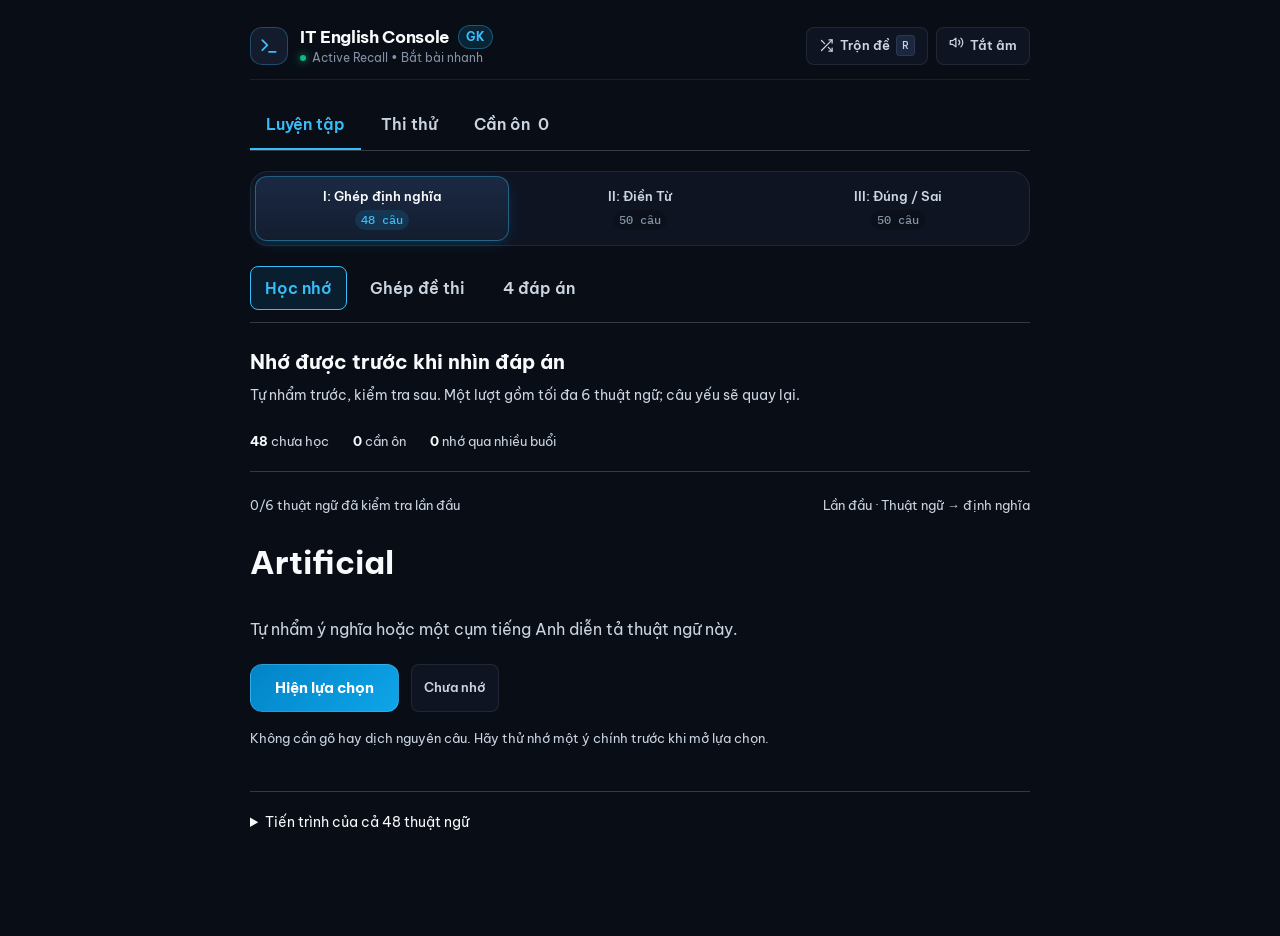
==== IT_English_Quiz_Revision.html @ 87749c56 "Add active recall learning and simplify Part I matching" ====
<!DOCTYPE html>
<html lang="vi">
<head>
  <meta charset="UTF-8">
  <meta name="viewport" content="width=device-width, initial-scale=1.0, maximum-scale=5.0, viewport-fit=cover">
  <meta name="theme-color" content="#090d16">
  <meta name="description" content="Hệ thống luyện thi Tiếng Anh Chuyên Ngành (TACN) giữa kỳ thông minh với phương pháp Active Recall, dấu hiệu bắt bài và tối ưu di động.">
  <title>IT English Study Console • Active Recall</title>
  <link rel="preconnect" href="https://fonts.googleapis.com">
  <link rel="preconnect" href="https://fonts.gstatic.com" crossorigin>
  <link href="https://fonts.googleapis.com/css2?family=Be+Vietnam+Pro:wght@400;500;600;700;800&family=IBM+Plex+Mono:wght@400;500;600;700&display=swap" rel="stylesheet">
  <style>
    :root {
      --bg: #090d16;
      --bg-surface: #0f1523;
      --surface-1: rgba(17, 24, 39, 0.78);
      --surface-2: rgba(24, 34, 53, 0.72);
      --surface-3: rgba(30, 43, 67, 0.85);
      --surface-hover: rgba(37, 52, 80, 0.9);
      --border-subtle: rgba(255, 255, 255, 0.08);
      --border-hover: rgba(255, 255, 255, 0.18);
      --border-active: #38bdf8;
      --text-1: #f8fafc;
      --text-2: #cbd5e1;
      --text-3: #8492a6;
      --accent: #38bdf8;
      --accent-deep: #0284c7;
      --accent-glow: rgba(56, 189, 248, 0.25);
      --accent-muted: rgba(14, 165, 233, 0.12);
      --emerald: #10b981;
      --emerald-light: #34d399;
      --emerald-muted: rgba(16, 185, 129, 0.12);
      --emerald-border: rgba(16, 185, 129, 0.35);
      --rose: #f43f5e;
      --rose-light: #fb7185;
      --rose-muted: rgba(244, 63, 94, 0.12);
      --rose-border: rgba(244, 63, 94, 0.35);
      --amber: #f59e0b;
      --radius-sm: 8px;
      --radius-md: 12px;
      --radius-lg: 18px;
      --radius-xl: 24px;
      --shadow-sm: 0 2px 6px rgba(0, 0, 0, 0.3);
      --shadow-md: 0 10px 28px -6px rgba(0, 0, 0, 0.5), 0 3px 10px rgba(0, 0, 0, 0.3);
      --shadow-glow: 0 0 25px -4px rgba(14, 165, 233, 0.25);
      --transition: 180ms cubic-bezier(0.16, 1, 0.3, 1);
    }

    * {
      box-sizing: border-box;
      margin: 0;
      padding: 0;
      -webkit-font-smoothing: antialiased;
      -moz-osx-font-smoothing: grayscale;
      -webkit-tap-highlight-color: transparent;
    }

    ::selection {
      background: rgba(14, 165, 233, 0.35);
      color: #ffffff;
    }

    ::-webkit-scrollbar {
      width: 6px;
      height: 6px;
    }
    ::-webkit-scrollbar-track {
      background: var(--bg);
    }
    ::-webkit-scrollbar-thumb {
      background: #253349;
      border-radius: 4px;
    }
    ::-webkit-scrollbar-thumb:hover {
      background: #334460;
    }

    body {
      background-color: var(--bg);
      background-image: 
        radial-gradient(ellipse 80% 50% at 50% -20%, rgba(14, 165, 233, 0.14), transparent 70%),
        radial-gradient(ellipse 60% 40% at 100% 100%, rgba(99, 102, 241, 0.08), transparent 60%),
        radial-gradient(rgba(255, 255, 255, 0.04) 1px, transparent 1px);
      background-size: 100% 100%, 100% 100%, 24px 24px;
      color: var(--text-1);
      font-family: 'Be Vietnam Pro', -apple-system, BlinkMacSystemFont, sans-serif;
      min-height: 100vh;
      min-height: 100dvh;
      display: flex;
      flex-direction: column;
      align-items: center;
      padding: 24px 16px max(40px, env(safe-area-inset-bottom, 24px));
      line-height: 1.5;
    }

    .app-shell {
      width: 100%;
      max-width: 780px;
      display: flex;
      flex-direction: column;
      gap: 16px;
    }

    /* Top Utility Bar */
    .top-bar {
      display: flex;
      justify-content: space-between;
      align-items: center;
      padding-bottom: 12px;
      border-bottom: 1px solid var(--border-subtle);
      gap: 12px;
    }

    .app-brand {
      display: flex;
      align-items: center;
      gap: 12px;
      min-width: 0;
    }

    .app-brand-mark {
      width: 38px;
      height: 38px;
      background: linear-gradient(135deg, rgba(14, 165, 233, 0.2), rgba(99, 102, 241, 0.2));
      border: 1px solid rgba(56, 189, 248, 0.3);
      border-radius: var(--radius-md);
      display: flex;
      align-items: center;
      justify-content: center;
      color: var(--accent);
      flex-shrink: 0;
      box-shadow: 0 0 15px rgba(14, 165, 233, 0.2);
    }

    .brand-text {
      min-width: 0;
    }

    .app-brand-title {
      font-size: 1.05rem;
      font-weight: 700;
      letter-spacing: -0.02em;
      color: var(--text-1);
      display: flex;
      align-items: center;
      gap: 8px;
      white-space: nowrap;
      overflow: hidden;
      text-overflow: ellipsis;
    }

    .app-badge-gk {
      font-size: 0.65rem;
      font-weight: 700;
      text-transform: uppercase;
      letter-spacing: 0.06em;
      padding: 2px 7px;
      border-radius: 999px;
      background: rgba(14, 165, 233, 0.15);
      border: 1px solid rgba(56, 189, 248, 0.35);
      color: var(--accent);
    }

    .app-brand-sub {
      font-size: 0.78rem;
      color: var(--text-3);
      display: flex;
      align-items: center;
      gap: 6px;
      white-space: nowrap;
    }

    .app-brand-sub .live-dot {
      width: 6px;
      height: 6px;
      border-radius: 50%;
      background: var(--emerald);
      box-shadow: 0 0 8px var(--emerald);
    }

    .top-actions {
      display: flex;
      align-items: center;
      gap: 8px;
      flex-shrink: 0;
    }

    .btn-quiet {
      background: var(--surface-1);
      border: 1px solid var(--border-subtle);
      color: var(--text-2);
      padding: 7px 12px;
      border-radius: var(--radius-sm);
      font-size: 0.82rem;
      font-weight: 600;
      cursor: pointer;
      display: inline-flex;
      align-items: center;
      gap: 6px;
      transition: all var(--transition);
      touch-action: manipulation;
      min-height: 38px;
    }

    .btn-quiet:hover {
      background: var(--surface-2);
      color: var(--text-1);
      border-color: var(--border-hover);
    }

    .btn-quiet:active {
      transform: scale(0.97);
    }

    .btn-quiet:focus-visible {
      outline: 2px solid var(--accent);
      outline-offset: 2px;
    }

    .btn-quiet.is-active {
      background: rgba(14, 165, 233, 0.12);
      border-color: rgba(56, 189, 248, 0.3);
      color: var(--accent);
    }

    kbd {
      font-family: 'IBM Plex Mono', monospace;
      font-size: 0.7rem;
      background: var(--surface-3);
      border: 1px solid var(--border-subtle);
      border-radius: 4px;
      padding: 1px 5px;
      color: var(--text-2);
      font-weight: 500;
    }

    /* Segmented Navigation */
    .segmented-control {
      background: var(--surface-1);
      backdrop-filter: blur(12px);
      -webkit-backdrop-filter: blur(12px);
      border: 1px solid var(--border-subtle);
      border-radius: var(--radius-lg);
      padding: 4px;
      display: grid;
      grid-template-columns: repeat(4, 1fr);
      gap: 4px;
    }

    .seg-item {
      background: transparent;
      border: 1px solid transparent;
      color: var(--text-2);
      padding: 10px 8px;
      border-radius: var(--radius-md);
      font-size: 0.84rem;
      font-weight: 600;
      cursor: pointer;
      display: flex;
      flex-direction: column;
      align-items: center;
      gap: 3px;
      transition: all var(--transition);
      text-align: center;
      touch-action: manipulation;
    }

    .seg-item:hover {
      color: var(--text-1);
      background: rgba(255, 255, 255, 0.03);
    }

    .seg-item.active {
      background: linear-gradient(180deg, rgba(30, 48, 77, 0.8) 0%, rgba(20, 30, 48, 0.95) 100%);
      color: var(--text-1);
      border: 1px solid rgba(56, 189, 248, 0.4);
      box-shadow: 0 4px 14px -2px rgba(14, 165, 233, 0.2);
    }

    .seg-item .count {
      font-family: 'IBM Plex Mono', monospace;
      font-size: 0.72rem;
      color: var(--text-3);
      font-weight: 500;
      background: rgba(0, 0, 0, 0.2);
      padding: 1px 6px;
      border-radius: 999px;
    }

    .seg-item.active .count {
      color: var(--accent);
      background: rgba(14, 165, 233, 0.15);
    }

    /* Scoreboard & Metrics Dashboard */
    .metrics-dashboard {
      display: flex;
      flex-direction: column;
      gap: 8px;
    }

    .metrics-grid {
      display: grid;
      grid-template-columns: repeat(4, 1fr);
      gap: 8px;
    }

    .metric-chip {
      background: var(--surface-1);
      backdrop-filter: blur(12px);
      -webkit-backdrop-filter: blur(12px);
      border: 1px solid var(--border-subtle);
      border-radius: var(--radius-md);
      padding: 8px 10px;
      display: flex;
      flex-direction: column;
      align-items: center;
      justify-content: center;
      text-align: center;
      gap: 2px;
      transition: border-color var(--transition);
    }

    .metric-chip:hover {
      border-color: var(--border-hover);
    }

    .metric-label {
      font-size: 0.7rem;
      font-weight: 600;
      text-transform: uppercase;
      letter-spacing: 0.05em;
      color: var(--text-3);
    }

    .metric-value {
      font-family: 'IBM Plex Mono', monospace;
      font-size: 0.98rem;
      font-weight: 700;
      color: var(--text-1);
      font-variant-numeric: tabular-nums;
    }

    .val-emerald { color: var(--emerald-light); }
    .val-rose { color: var(--rose-light); }
    .val-accent { color: var(--accent); }

    /* Review Wrong Answers Button */
    .review-alert-wrap {
      display: flex;
      justify-content: flex-end;
    }

    .btn-review-wrong {
      background: rgba(244, 63, 94, 0.12);
      border: 1px solid rgba(244, 63, 94, 0.35);
      color: var(--rose-light);
      padding: 6px 14px;
      border-radius: var(--radius-sm);
      font-size: 0.8rem;
      font-weight: 600;
      cursor: pointer;
      display: inline-flex;
      align-items: center;
      gap: 6px;
      transition: all var(--transition);
      animation: pulseGlow 2.5s infinite;
      touch-action: manipulation;
    }

    .btn-review-wrong:hover {
      background: rgba(244, 63, 94, 0.2);
      border-color: var(--rose);
      transform: translateY(-1px);
    }

    @keyframes pulseGlow {
      0%, 100% { box-shadow: 0 0 0 0 rgba(244, 63, 94, 0.2); }
      50% { box-shadow: 0 0 12px 2px rgba(244, 63, 94, 0.25); }
    }

    .track-line {
      width: 100%;
      height: 6px;
      background: var(--surface-2);
      border-radius: 999px;
      overflow: hidden;
      box-shadow: inset 0 1px 2px rgba(0, 0, 0, 0.4);
    }

    .track-fill {
      height: 100%;
      background: linear-gradient(90deg, #0284c7 0%, #0ea5e9 50%, #38bdf8 100%);
      width: 0%;
      transition: width 250ms ease-out;
      border-radius: 999px;
      box-shadow: 0 0 10px rgba(56, 189, 248, 0.5);
    }

    /* Main Console Surface */
    .console-card {
      background: var(--surface-1);
      backdrop-filter: blur(20px);
      -webkit-backdrop-filter: blur(20px);
      border: 1px solid var(--border-subtle);
      border-radius: var(--radius-xl);
      padding: 28px;
      display: flex;
      flex-direction: column;
      gap: 22px;
      box-shadow: var(--shadow-md);
      position: relative;
      animation: cardIn 220ms cubic-bezier(0.16, 1, 0.3, 1);
    }

    @keyframes cardIn {
      from { opacity: 0; transform: translateY(6px); }
      to { opacity: 1; transform: translateY(0); }
    }

    .card-meta {
      display: flex;
      justify-content: space-between;
      align-items: center;
      gap: 10px;
      flex-wrap: wrap;
    }

    .meta-phase-badge {
      display: inline-flex;
      align-items: center;
      gap: 6px;
      font-size: 0.74rem;
      font-weight: 600;
      color: var(--accent);
      background: rgba(14, 165, 233, 0.1);
      border: 1px solid rgba(56, 189, 248, 0.25);
      border-radius: 999px;
      padding: 3px 10px;
      letter-spacing: 0.03em;
    }

    .meta-counter {
      font-family: 'IBM Plex Mono', monospace;
      font-size: 0.8rem;
      color: var(--text-3);
      font-variant-numeric: tabular-nums;
      background: rgba(255, 255, 255, 0.04);
      padding: 3px 8px;
      border-radius: var(--radius-sm);
      border: 1px solid var(--border-subtle);
    }

    /* Pure Question Text: Absolutely NO spoilers or highlighted hints before answering */
    .question-prompt {
      font-size: 1.25rem;
      font-weight: 600;
      line-height: 1.65;
      color: #f1f5f9;
      max-width: 70ch;
      letter-spacing: -0.01em;
      word-break: break-word;
    }

    /* Options Stack */
    .options-stack {
      display: flex;
      flex-direction: column;
      gap: 10px;
    }

    .choice-row {
      background: var(--surface-2);
      border: 1px solid var(--border-subtle);
      color: var(--text-1);
      padding: 14px 18px;
      border-radius: var(--radius-md);
      font-size: 0.98rem;
      font-weight: 500;
      cursor: pointer;
      display: flex;
      align-items: center;
      justify-content: space-between;
      transition: all var(--transition);
      text-align: left;
      outline: none;
      min-height: 52px;
      touch-action: manipulation;
    }

    .choice-row:hover:not(:disabled) {
      background: var(--surface-3);
      border-color: rgba(56, 189, 248, 0.3);
      transform: translateY(-1px);
    }

    .choice-row:active:not(:disabled) {
      transform: scale(0.99);
    }

    .choice-row:focus-visible {
      outline: 2px solid var(--accent);
      outline-offset: 2px;
    }

    .choice-row.state-correct {
      background: var(--emerald-muted) !important;
      border-color: var(--emerald) !important;
      color: var(--emerald-light) !important;
      box-shadow: 0 0 16px rgba(16, 185, 129, 0.2);
    }

    .choice-row.state-correct .key-badge {
      background: var(--emerald);
      color: #0b0f17;
      border-color: var(--emerald);
      font-weight: 700;
    }

    .choice-row.state-incorrect {
      background: var(--rose-muted) !important;
      border-color: var(--rose) !important;
      color: var(--rose-light) !important;
      box-shadow: 0 0 16px rgba(244, 63, 94, 0.2);
    }

    .choice-row.state-incorrect .key-badge {
      background: var(--rose);
      color: #ffffff;
      border-color: var(--rose);
      font-weight: 700;
    }

    .choice-row:disabled {
      cursor: default;
    }

    .choice-leading {
      display: flex;
      align-items: center;
      gap: 14px;
      flex: 1;
      min-width: 0;
    }

    .choice-text {
      flex: 1;
      line-height: 1.45;
      word-break: break-word;
    }

    .key-badge {
      font-family: 'IBM Plex Mono', monospace;
      font-size: 0.8rem;
      font-weight: 700;
      background: var(--surface-1);
      border: 1px solid var(--border-subtle);
      width: 28px;
      height: 28px;
      border-radius: 8px;
      display: flex;
      align-items: center;
      justify-content: center;
      color: var(--text-2);
      flex-shrink: 0;
      transition: all var(--transition);
    }

    .choice-row:hover:not(:disabled) .key-badge {
      border-color: var(--accent);
      color: var(--accent);
    }

    /* True/False Buttons */
    .binary-stack {
      display: grid;
      grid-template-columns: 1fr 1fr;
      gap: 12px;
    }

    .binary-btn {
      background: var(--surface-2);
      border: 1px solid var(--border-subtle);
      padding: 18px 16px;
      border-radius: var(--radius-md);
      font-size: 1rem;
      font-weight: 600;
      cursor: pointer;
      display: flex;
      align-items: center;
      justify-content: center;
      gap: 12px;
      transition: all var(--transition);
      color: var(--text-1);
      min-height: 56px;
      touch-action: manipulation;
    }

    .binary-btn:hover:not(:disabled) {
      background: var(--surface-3);
      border-color: var(--border-hover);
      transform: translateY(-1px);
    }

    .binary-btn:active:not(:disabled) {
      transform: scale(0.99);
    }

    .binary-btn.state-correct {
      background: var(--emerald-muted) !important;
      border-color: var(--emerald) !important;
      color: var(--emerald-light) !important;
      box-shadow: 0 0 16px rgba(16, 185, 129, 0.2);
    }

    .binary-btn.state-correct .key-badge {
      background: var(--emerald);
      color: #0b0f17;
      border-color: var(--emerald);
      font-weight: 700;
    }

    .binary-btn.state-incorrect {
      background: var(--rose-muted) !important;
      border-color: var(--rose) !important;
      color: var(--rose-light) !important;
      box-shadow: 0 0 16px rgba(244, 63, 94, 0.2);
    }

    .binary-btn.state-incorrect .key-badge {
      background: var(--rose);
      color: #ffffff;
      border-color: var(--rose);
      font-weight: 700;
    }

    .binary-btn:disabled {
      cursor: default;
    }

    /* Feedback & Translation Panel */
    .feedback-panel {
      background: linear-gradient(180deg, rgba(20, 29, 46, 0.95) 0%, rgba(14, 21, 35, 0.95) 100%);
      border: 1px solid var(--border-subtle);
      border-radius: var(--radius-lg);
      padding: 20px;
      display: flex;
      flex-direction: column;
      gap: 14px;
      animation: enterFeedback 200ms cubic-bezier(0.16, 1, 0.3, 1);
      box-shadow: 0 8px 24px -4px rgba(0, 0, 0, 0.4);
    }

    .feedback-status {
      display: flex;
      align-items: center;
      gap: 10px;
      font-size: 0.92rem;
      font-weight: 700;
      letter-spacing: 0.01em;
      line-height: 1.4;
    }

    .feedback-status.is-correct { 
      color: var(--emerald-light); 
    }
    
    .feedback-status.is-incorrect { 
      color: var(--rose-light); 
    }

    .status-icon-pill {
      width: 24px;
      height: 24px;
      border-radius: 50%;
      display: inline-flex;
      align-items: center;
      justify-content: center;
      font-size: 0.82rem;
      font-weight: 800;
      flex-shrink: 0;
    }

    .feedback-status.is-correct .status-icon-pill {
      background: rgba(16, 185, 129, 0.2);
      color: var(--emerald-light);
      border: 1px solid var(--emerald);
    }

    .feedback-status.is-incorrect .status-icon-pill {
      background: rgba(244, 63, 94, 0.2);
      color: var(--rose-light);
      border: 1px solid var(--rose);
    }

    .clue-discovery-box {
      background: linear-gradient(135deg, rgba(14, 165, 233, 0.08) 0%, rgba(99, 102, 241, 0.05) 100%);
      border: 1px solid rgba(56, 189, 248, 0.25);
      border-radius: var(--radius-md);
      padding: 14px 16px;
      display: flex;
      flex-direction: column;
      gap: 10px;
    }

    .clue-item {
      display: flex;
      flex-direction: column;
      gap: 4px;
    }

    .clue-label {
      font-size: 0.74rem;
      font-weight: 700;
      color: var(--accent);
      text-transform: uppercase;
      letter-spacing: 0.05em;
      display: flex;
      align-items: center;
      gap: 5px;
    }

    .clue-val-keyword {
      font-family: 'IBM Plex Mono', monospace;
      font-weight: 600;
      color: #7dd3fc;
      font-size: 0.95rem;
      background: rgba(14, 165, 233, 0.12);
      padding: 4px 8px;
      border-radius: 6px;
      display: inline-block;
      width: fit-content;
      max-width: 100%;
      word-break: break-word;
    }

    .clue-val-tip {
      font-size: 0.9rem;
      color: var(--text-2);
      line-height: 1.55;
    }

    .feedback-vn {
      font-size: 0.92rem;
      color: var(--text-2);
      line-height: 1.6;
      border-top: 1px solid var(--border-subtle);
      padding-top: 12px;
    }

    .prompt-highlight {
      background: rgba(14, 165, 233, 0.18);
      color: #7dd3fc;
      border: 1px solid rgba(56, 189, 248, 0.35);
      border-radius: 6px;
      padding: 1px 6px;
      font-weight: 600;
      box-shadow: 0 0 10px rgba(14, 165, 233, 0.2);
    }

    /* Controls Action Bar */
    .controls-row {
      display: flex;
      justify-content: space-between;
      align-items: center;
      padding-top: 6px;
      gap: 12px;
    }

    .desktop-hint {
      font-size: 0.82rem;
      color: var(--text-3);
      display: flex;
      align-items: center;
      gap: 6px;
    }

    .btn-primary {
      background: linear-gradient(135deg, #0284c7 0%, #0ea5e9 100%);
      border: 1px solid rgba(255, 255, 255, 0.15);
      color: #ffffff;
      padding: 12px 24px;
      border-radius: var(--radius-md);
      font-size: 0.94rem;
      font-weight: 700;
      cursor: pointer;
      display: inline-flex;
      align-items: center;
      justify-content: center;
      gap: 8px;
      transition: all var(--transition);
      box-shadow: 0 4px 16px rgba(14, 165, 233, 0.3);
      touch-action: manipulation;
      min-height: 46px;
    }

    .btn-primary:hover {
      background: linear-gradient(135deg, #0369a1 0%, #0284c7 100%);
      transform: translateY(-1px);
      box-shadow: 0 6px 20px rgba(14, 165, 233, 0.4);
    }

    .btn-primary:active {
      transform: scale(0.98);
    }

    .btn-primary:focus-visible {
      outline: 2px solid var(--accent);
      outline-offset: 2px;
    }

    /* Completion Screen */
    .summary-card {
      text-align: center;
      padding: 44px 24px;
      display: flex;
      flex-direction: column;
      align-items: center;
      gap: 20px;
    }

    .summary-badge-score {
      width: 104px;
      height: 104px;
      border-radius: 50%;
      background: linear-gradient(135deg, rgba(14, 165, 233, 0.15), rgba(99, 102, 241, 0.15));
      border: 2px solid rgba(56, 189, 248, 0.4);
      display: flex;
      align-items: center;
      justify-content: center;
      box-shadow: 0 0 30px rgba(14, 165, 233, 0.25);
    }

    .summary-numeral {
      font-family: 'IBM Plex Mono', monospace;
      font-size: 2.2rem;
      font-weight: 800;
      color: #ffffff;
      letter-spacing: -0.03em;
      line-height: 1;
    }

    .summary-heading {
      font-size: 1.4rem;
      font-weight: 800;
      color: var(--text-1);
      letter-spacing: -0.02em;
    }

    .summary-tier {
      font-size: 0.95rem;
      font-weight: 600;
      padding: 4px 14px;
      border-radius: 999px;
      display: inline-flex;
      align-items: center;
      gap: 6px;
    }

    .summary-tier.tier-high {
      background: var(--emerald-muted);
      border: 1px solid var(--emerald-border);
      color: var(--emerald-light);
    }

    .summary-tier.tier-mid {
      background: rgba(245, 158, 11, 0.12);
      border: 1px solid rgba(245, 158, 11, 0.35);
      color: #fbbf24;
    }

    .summary-tier.tier-low {
      background: var(--rose-muted);
      border: 1px solid var(--rose-border);
      color: var(--rose-light);
    }

    .summary-desc {
      color: var(--text-2);
      font-size: 0.95rem;
      max-width: 480px;
      line-height: 1.6;
    }

    .summary-stats-box {
      display: grid;
      grid-template-columns: repeat(3, 1fr);
      gap: 12px;
      width: 100%;
      max-width: 420px;
      margin: 8px 0;
    }

    .summary-stat-item {
      background: var(--surface-2);
      border: 1px solid var(--border-subtle);
      border-radius: var(--radius-md);
      padding: 12px 8px;
    }

    .summary-stat-label {
      font-size: 0.72rem;
      color: var(--text-3);
      text-transform: uppercase;
      font-weight: 600;
    }

    .summary-stat-val {
      font-family: 'IBM Plex Mono', monospace;
      font-size: 1.25rem;
      font-weight: 700;
      margin-top: 4px;
    }

    /* Keyboard navigation help bar */
    .shortcuts-footer {
      display: flex;
      justify-content: center;
      align-items: center;
      gap: 14px;
      font-size: 0.76rem;
      color: var(--text-3);
      padding-top: 8px;
      flex-wrap: wrap;
    }

    .shortcut-pill {
      display: flex;
      align-items: center;
      gap: 5px;
    }

    @keyframes enterFeedback {
      from { opacity: 0; transform: translateY(6px); }
      to { opacity: 1; transform: translateY(0); }
    }

    /* Wide App Shell for Matching Board Mode */
    .app-shell.is-matching-mode {
      max-width: 1220px;
    }

    /* Matching Board Container */
    .matching-board-wrap {
      display: flex;
      flex-direction: column;
      gap: 16px;
      animation: cardIn 220ms cubic-bezier(0.16, 1, 0.3, 1);
    }

    /* Matching Toolbar */
    .matching-toolbar {
      background: var(--surface-1);
      backdrop-filter: blur(12px);
      -webkit-backdrop-filter: blur(12px);
      border: 1px solid var(--border-subtle);
      border-radius: var(--radius-lg);
      padding: 14px 18px;
      display: flex;
      align-items: center;
      justify-content: space-between;
      gap: 12px;
      flex-wrap: wrap;
      box-shadow: 0 4px 20px -2px rgba(0, 0, 0, 0.4);
    }

    .matching-toolbar-left {
      display: flex;
      align-items: center;
      gap: 12px;
      flex-wrap: wrap;
    }

    .matching-badge-status {
      font-family: 'IBM Plex Mono', monospace;
      font-size: 0.85rem;
      font-weight: 700;
      color: var(--accent);
      background: rgba(14, 165, 233, 0.12);
      border: 1px solid rgba(56, 189, 248, 0.3);
      padding: 5px 12px;
      border-radius: 999px;
      display: inline-flex;
      align-items: center;
      gap: 6px;
    }

    .matching-actions {
      display: flex;
      align-items: center;
      gap: 8px;
      flex-wrap: wrap;
    }

    /* Sub-mode switch inside Part 1 */
    .sub-mode-toggle {
      display: inline-flex;
      background: var(--surface-2);
      border: 1px solid var(--border-subtle);
      border-radius: var(--radius-sm);
      padding: 2px;
      gap: 2px;
    }

    .sub-mode-btn {
      background: transparent;
      border: none;
      color: var(--text-2);
      font-size: 0.76rem;
      font-weight: 600;
      padding: 5px 10px;
      border-radius: 4px;
      cursor: pointer;
      transition: all var(--transition);
    }

    .sub-mode-btn.active {
      background: var(--surface-3);
      color: var(--text-1);
      box-shadow: 0 1px 4px rgba(0,0,0,0.3);
    }

    /* Summary Banner when Graded */
    .matching-summary-banner {
      background: linear-gradient(135deg, rgba(14, 165, 233, 0.12) 0%, rgba(99, 102, 241, 0.1) 100%);
      border: 1px solid rgba(56, 189, 248, 0.35);
      border-radius: var(--radius-lg);
      padding: 18px 22px;
      display: flex;
      align-items: center;
      justify-content: space-between;
      gap: 16px;
      flex-wrap: wrap;
      box-shadow: 0 0 25px rgba(14, 165, 233, 0.15);
      animation: enterFeedback 200ms ease;
    }

    .banner-score-box {
      display: flex;
      align-items: center;
      gap: 14px;
    }

    .banner-circle-score {
      font-family: 'IBM Plex Mono', monospace;
      font-size: 1.6rem;
      font-weight: 800;
      color: #ffffff;
      width: 60px;
      height: 60px;
      border-radius: 50%;
      background: var(--surface-2);
      border: 2px solid var(--accent);
      display: flex;
      align-items: center;
      justify-content: center;
      box-shadow: 0 0 15px rgba(14, 165, 233, 0.3);
      flex-shrink: 0;
    }

    /* Main Matching Grid: 2 columns on desktop */
    .matching-grid {
      display: grid;
      grid-template-columns: minmax(320px, 1fr) minmax(360px, 1.15fr);
      gap: 16px;
      align-items: start;
    }

    .matching-col {
      background: var(--surface-1);
      border: 1px solid var(--border-subtle);
      border-radius: var(--radius-lg);
      padding: 16px;
      display: flex;
      flex-direction: column;
      gap: 10px;
    }

    .matching-col-header {
      display: flex;
      justify-content: space-between;
      align-items: center;
      padding-bottom: 10px;
      border-bottom: 1px solid var(--border-subtle);
      gap: 8px;
    }

    .matching-col-title {
      font-size: 0.9rem;
      font-weight: 700;
      color: var(--text-1);
      display: flex;
      align-items: center;
      gap: 8px;
      text-transform: uppercase;
      letter-spacing: 0.04em;
    }

    .matching-col-title .badge-count {
      font-size: 0.72rem;
      background: var(--surface-3);
      padding: 2px 7px;
      border-radius: 999px;
      color: var(--text-2);
    }

    .def-search-input {
      background: var(--surface-2);
      border: 1px solid var(--border-subtle);
      border-radius: var(--radius-sm);
      color: var(--text-1);
      padding: 6px 10px;
      font-size: 0.8rem;
      width: 190px;
      outline: none;
      transition: all var(--transition);
    }

    .def-search-input:focus {
      border-color: var(--accent);
      box-shadow: 0 0 10px rgba(14, 165, 233, 0.2);
    }

    .selection-hint-banner {
      background: rgba(14, 165, 233, 0.15);
      border: 1px solid rgba(56, 189, 248, 0.4);
      border-radius: var(--radius-sm);
      padding: 8px 12px;
      font-size: 0.82rem;
      color: #7dd3fc;
      display: flex;
      align-items: center;
      justify-content: space-between;
      gap: 8px;
      animation: enterFeedback 180ms ease;
    }

    /* Term Rows (Column A) */
    .term-item {
      background: var(--surface-2);
      border: 1px solid var(--border-subtle);
      border-radius: var(--radius-md);
      padding: 12px 14px;
      display: flex;
      flex-direction: column;
      gap: 8px;
      transition: all var(--transition);
    }

    .term-item:hover {
      border-color: rgba(56, 189, 248, 0.35);
      background: var(--surface-3);
    }

    .term-item.is-selected {
      border-color: var(--accent) !important;
      background: rgba(14, 165, 233, 0.12) !important;
      box-shadow: 0 0 18px rgba(14, 165, 233, 0.25);
    }

    .term-item.is-paired {
      border-color: rgba(56, 189, 248, 0.4);
      background: rgba(14, 165, 233, 0.05);
    }

    .term-item.is-correct {
      border-color: var(--emerald) !important;
      background: rgba(16, 185, 129, 0.08) !important;
    }

    .term-item.is-wrong {
      border-color: var(--rose) !important;
      background: rgba(244, 63, 94, 0.08) !important;
    }

    .term-header-line {
      display: flex;
      justify-content: space-between;
      align-items: center;
      gap: 10px;
      cursor: pointer;
    }

    .term-left {
      display: flex;
      align-items: center;
      gap: 10px;
      flex: 1;
      min-width: 0;
    }

    .term-num-badge {
      font-family: 'IBM Plex Mono', monospace;
      font-size: 0.78rem;
      font-weight: 700;
      color: var(--text-3);
      background: var(--surface-1);
      border: 1px solid var(--border-subtle);
      width: 28px;
      height: 28px;
      border-radius: 6px;
      display: flex;
      align-items: center;
      justify-content: center;
      flex-shrink: 0;
    }

    .term-name-text {
      font-size: 0.95rem;
      font-weight: 600;
      color: var(--text-1);
      line-height: 1.4;
    }

    .term-pair-badge {
      display: inline-flex;
      align-items: center;
      gap: 6px;
      font-family: 'IBM Plex Mono', monospace;
      font-size: 0.8rem;
      font-weight: 700;
      padding: 5px 10px;
      border-radius: 6px;
      flex-shrink: 0;
      cursor: pointer;
      transition: all var(--transition);
      border: none;
    }

    .term-pair-badge.empty {
      background: var(--surface-1);
      border: 1px dashed var(--border-hover);
      color: var(--text-3);
    }

    .term-pair-badge.empty:hover {
      border-color: var(--accent);
      color: var(--accent);
      background: rgba(14, 165, 233, 0.1);
    }

    .term-pair-badge.connected {
      background: var(--accent);
      color: #0b0f17;
      border: 1px solid var(--accent);
      box-shadow: 0 0 10px rgba(14, 165, 233, 0.35);
    }

    .term-pair-badge.badge-correct {
      background: var(--emerald);
      color: #0b0f17;
      border: 1px solid var(--emerald);
    }

    .term-pair-badge.badge-wrong {
      background: var(--rose);
      color: #ffffff;
      border: 1px solid var(--rose);
    }

    .term-paired-def-preview {
      font-size: 0.84rem;
      color: var(--text-2);
      background: rgba(0, 0, 0, 0.28);
      border-left: 2px solid var(--accent);
      padding: 7px 10px;
      border-radius: 0 var(--radius-sm) var(--radius-sm) 0;
      display: flex;
      justify-content: space-between;
      align-items: center;
      gap: 8px;
    }

    .btn-unpair {
      background: rgba(255, 255, 255, 0.08);
      border: none;
      color: var(--text-3);
      cursor: pointer;
      padding: 2px 7px;
      font-size: 0.75rem;
      border-radius: 4px;
      transition: all var(--transition);
      flex-shrink: 0;
    }

    .btn-unpair:hover {
      background: rgba(244, 63, 94, 0.25);
      color: var(--rose-light);
    }

    /* Definition Cards (Column B) */
    .def-item {
      background: var(--surface-2);
      border: 1px solid var(--border-subtle);
      border-radius: var(--radius-md);
      padding: 12px 14px;
      display: flex;
      align-items: flex-start;
      gap: 12px;
      transition: all var(--transition);
      cursor: pointer;
    }

    .def-item:hover {
      border-color: rgba(56, 189, 248, 0.35);
      background: var(--surface-3);
      transform: translateY(-1px);
    }

    .def-item.is-paired {
      opacity: 0.72;
      background: rgba(14, 165, 233, 0.05);
      border-color: rgba(56, 189, 248, 0.25);
    }

    .def-item.is-active-target {
      border-color: var(--accent);
      box-shadow: 0 0 16px rgba(14, 165, 233, 0.3);
      background: rgba(14, 165, 233, 0.12);
    }

    .def-letter-tag {
      font-family: 'IBM Plex Mono', monospace;
      font-size: 0.84rem;
      font-weight: 800;
      background: var(--surface-3);
      border: 1px solid var(--border-subtle);
      color: var(--accent);
      min-width: 36px;
      height: 32px;
      padding: 0 6px;
      border-radius: 6px;
      display: flex;
      align-items: center;
      justify-content: center;
      flex-shrink: 0;
    }

    .def-item.is-paired .def-letter-tag {
      background: var(--accent);
      color: #0b0f17;
    }

    .def-content {
      flex: 1;
      display: flex;
      flex-direction: column;
      gap: 4px;
    }

    .def-text-body {
      font-size: 0.9rem;
      line-height: 1.5;
      color: var(--text-1);
    }

    .def-connected-info {
      font-size: 0.76rem;
      color: var(--accent);
      font-weight: 600;
      display: flex;
      align-items: center;
      gap: 5px;
    }

    /* Explanation & Clue Card inside Term Row after grading */
    .term-explanation-pane {
      background: var(--surface-1);
      border: 1px solid var(--border-subtle);
      border-radius: var(--radius-sm);
      padding: 10px 12px;
      display: flex;
      flex-direction: column;
      gap: 6px;
      margin-top: 4px;
      font-size: 0.84rem;
    }

    /* Mobile Sheet / Modal Definition Picker */
    .modal-overlay {
      position: fixed;
      inset: 0;
      background: rgba(0, 0, 0, 0.75);
      backdrop-filter: blur(8px);
      -webkit-backdrop-filter: blur(8px);
      z-index: 1000;
      display: flex;
      align-items: flex-end;
      justify-content: center;
      animation: modalFadeIn 180ms ease;
    }

    @keyframes modalFadeIn {
      from { opacity: 0; }
      to { opacity: 1; }
    }

    .modal-sheet {
      background: var(--surface-1);
      border: 1px solid var(--border-subtle);
      border-radius: 20px 20px 0 0;
      width: 100%;
      max-width: 720px;
      max-height: 84vh;
      display: flex;
      flex-direction: column;
      box-shadow: 0 -10px 30px rgba(0, 0, 0, 0.6);
      animation: sheetUp 220ms cubic-bezier(0.16, 1, 0.3, 1);
    }

    @keyframes sheetUp {
      from { transform: translateY(100%); }
      to { transform: translateY(0); }
    }

    .modal-header {
      padding: 14px 18px;
      border-bottom: 1px solid var(--border-subtle);
      display: flex;
      align-items: center;
      justify-content: space-between;
      gap: 12px;
    }

    .modal-body {
      padding: 14px 18px;
      overflow-y: auto;
      display: flex;
      flex-direction: column;
      gap: 8px;
      -webkit-overflow-scrolling: touch;
    }

    /* Mobile View Toggle Buttons */
    .mobile-view-tabs {
      display: none;
      grid-template-columns: 1fr 1fr;
      gap: 6px;
      margin-bottom: 8px;
    }

    @media (max-width: 860px) {
      .matching-grid {
        grid-template-columns: 1fr;
      }
      .mobile-view-tabs {
        display: grid;
      }
      .matching-grid.mobile-show-defs .col-terms {
        display: none !important;
      }
      .matching-grid.mobile-show-terms .col-defs {
        display: none !important;
      }
      .def-search-input {
        width: 100%;
      }
      .matching-toolbar {
        flex-direction: column;
        align-items: stretch;
      }
      .matching-toolbar-left, .matching-actions {
        justify-content: space-between;
      }
    }

    /* Mobile Web Optimizations */
    @media (max-width: 640px) {
      body {
        padding: 14px 12px max(32px, env(safe-area-inset-bottom, 16px));
      }

      .app-shell {
        gap: 12px;
      }

      .top-bar {
        padding-bottom: 8px;
        gap: 8px;
      }

      .app-brand {
        min-width: 0;
        flex: 1;
        gap: 8px;
      }

      .app-brand-mark {
        width: 30px;
        height: 30px;
        flex-shrink: 0;
      }

      .brand-text {
        min-width: 0;
        flex: 1;
      }

      .app-brand-title {
        font-size: 0.88rem;
        gap: 5px;
        white-space: nowrap;
        overflow: hidden;
        text-overflow: ellipsis;
      }

      .app-brand-sub {
        font-size: 0.67rem;
        white-space: nowrap;
        overflow: hidden;
        text-overflow: ellipsis;
      }

      .top-actions {
        gap: 5px;
        flex-shrink: 0;
      }

      .btn-quiet {
        padding: 5px 8px;
        font-size: 0.74rem;
        min-height: 32px;
        gap: 4px;
      }

      .btn-quiet svg {
        width: 13px;
        height: 13px;
      }

      .btn-quiet kbd {
        display: none;
      }

      .segmented-control {
        grid-template-columns: 1fr 1fr;
        gap: 4px;
      }

      .seg-item {
        padding: 8px 6px;
        font-size: 0.8rem;
      }

      .metrics-grid {
        gap: 6px;
      }

      .metric-chip {
        padding: 6px 4px;
      }

      .metric-label {
        font-size: 0.65rem;
      }

      .metric-value {
        font-size: 0.88rem;
      }

      .console-card {
        padding: 18px 14px;
        border-radius: var(--radius-lg);
        gap: 16px;
      }

      .card-meta {
        gap: 6px;
      }

      .meta-phase-badge {
        font-size: 0.7rem;
        padding: 2px 8px;
      }

      .meta-counter {
        font-size: 0.74rem;
        padding: 2px 6px;
      }

      .question-prompt {
        font-size: 1.08rem;
        line-height: 1.55;
      }

      .choice-row {
        padding: 12px 14px;
        min-height: 48px;
        font-size: 0.92rem;
      }

      /* Hide numeric keyboard shortcut badge on mobile */
      .choice-row > kbd {
        display: none;
      }

      .key-badge {
        width: 25px;
        height: 25px;
        font-size: 0.75rem;
      }

      .binary-stack {
        grid-template-columns: 1fr 1fr;
        gap: 8px;
      }

      .binary-btn {
        padding: 12px 6px;
        min-height: 48px;
        font-size: 0.82rem;
        font-weight: 700;
        gap: 6px;
      }

      .binary-btn .key-badge {
        width: 22px;
        height: 22px;
        font-size: 0.72rem;
      }

      .feedback-panel {
        padding: 16px 14px;
        gap: 12px;
      }

      .controls-row {
        flex-direction: column-reverse;
        gap: 10px;
        align-items: stretch;
      }

      .desktop-hint {
        display: none;
      }

      .btn-primary {
        width: 100%;
        padding: 14px;
        font-size: 0.98rem;
      }

      .shortcuts-footer {
        display: none;
      }

      .summary-card {
        padding: 32px 16px;
      }

      .summary-badge-score {
        width: 88px;
        height: 88px;
      }

      .summary-numeral {
        font-size: 1.9rem;
      }

      .summary-heading {
        font-size: 1.25rem;
      }
    }
  </style>
  <link rel="stylesheet" href="study.css">
</head>
<body>

  <div class="app-shell">
    
    <!-- Top Utility Bar -->
    <header class="top-bar">
      <div class="app-brand">
        <div class="app-brand-mark" aria-hidden="true">
          <svg width="20" height="20" viewBox="0 0 24 24" fill="none" stroke="currentColor" stroke-width="2.2" stroke-linecap="round" stroke-linejoin="round">
            <polyline points="4 17 10 11 4 5"></polyline>
            <line x1="12" y1="19" x2="20" y2="19"></line>
          </svg>
        </div>
        <div class="brand-text">
          <h1 class="app-brand-title">
            <span>IT English Console</span>
            <span class="app-badge-gk">GK</span>
          </h1>
          <div class="app-brand-sub">
            <span class="live-dot" aria-hidden="true"></span>
            <span>Active Recall • Bắt bài nhanh</span>
          </div>
        </div>
      </div>

      <div class="top-actions">
        <button id="btn-shuffle" class="btn-quiet" title="Trộn lại ngẫu nhiên câu hỏi (R)" aria-label="Trộn đề ngẫu nhiên">
          <svg width="15" height="15" viewBox="0 0 24 24" fill="none" stroke="currentColor" stroke-width="2" stroke-linecap="round" stroke-linejoin="round">
            <polyline points="16 3 21 3 21 8"></polyline>
            <line x1="4" y1="20" x2="21" y2="3"></line>
            <polyline points="21 16 21 21 16 21"></polyline>
            <line x1="15" y1="15" x2="21" y2="21"></line>
            <line x1="4" y1="4" x2="9" y2="9"></line>
          </svg>
          <span>Trộn đề</span>
          <kbd>R</kbd>
        </button>

        <button id="btn-audio" class="btn-quiet is-active" title="Bật / Tắt âm thanh" aria-label="Bật hoặc tắt âm thanh">
          <span id="audio-icon-wrap">
            <svg width="15" height="15" viewBox="0 0 24 24" fill="none" stroke="currentColor" stroke-width="2" stroke-linecap="round" stroke-linejoin="round">
              <polygon points="11 5 6 9 2 9 2 15 6 15 11 19 11 5"></polygon>
              <path d="M19.07 4.93a10 10 0 0 1 0 14.14M15.54 8.46a5 5 0 0 1 0 7.07"></path>
            </svg>
          </span>
          <span id="audio-label">Âm thanh</span>
        </button>
      </div>
    </header>

    <!-- Segmented Navigation -->
    <nav class="segmented-control" role="tablist" aria-label="Chọn phần ôn tập">
      <button class="seg-item active" data-mode="part1" role="tab" aria-selected="true">
        <span>I: Ghép định nghĩa</span>
        <span class="count">48 câu</span>
      </button>
      <button class="seg-item" data-mode="part2" role="tab" aria-selected="false">
        <span>II: Điền Từ</span>
        <span class="count">50 câu</span>
      </button>
      <button class="seg-item" data-mode="part3" role="tab" aria-selected="false">
        <span>III: Đúng / Sai</span>
        <span class="count">50 câu</span>
      </button>
      <button class="seg-item" data-mode="all" role="tab" aria-selected="false">
        <span>Thi Thử Tổng Hợp</span>
        <span class="count">45 câu</span>
      </button>
    </nav>

    <!-- Metrics Dashboard -->
    <section class="metrics-dashboard" aria-label="Tiến trình học">
      <div class="metrics-grid">
        <div class="metric-chip">
          <span class="metric-label">Tiến độ</span>
          <span class="metric-value"><span id="metric-cur">1</span>/<span id="metric-total">48</span></span>
        </div>
        <div class="metric-chip">
          <span class="metric-label">Đúng</span>
          <span class="metric-value val-emerald" id="metric-correct">0</span>
        </div>
        <div class="metric-chip">
          <span class="metric-label">Sai</span>
          <span class="metric-value val-rose" id="metric-wrong">0</span>
        </div>
        <div class="metric-chip">
          <span class="metric-label">Độ chính xác</span>
          <span class="metric-value val-accent" id="metric-pct">0%</span>
        </div>
      </div>

      <div class="review-alert-wrap" id="review-alert-wrap" style="display:none;">
        <button id="btn-review-wrong" class="btn-review-wrong">
          <span>↺ Luyện lại riêng <span id="wrong-badge-count">0</span> câu làm sai</span>
        </button>
      </div>

      <div class="track-line" role="progressbar" aria-valuemin="0" aria-valuemax="100" aria-label="Thanh tiến độ">
        <div class="track-fill" id="track-fill"></div>
      </div>
    </section>

    <!-- Active Question Console Card -->
    <main id="active-card-container"></main>

    <!-- Keyboard Shortcuts Legend (Desktop only) -->
    <footer class="shortcuts-footer" aria-label="Phím tắt trên máy tính">
      <div class="shortcut-pill"><kbd>1</kbd>-<kbd>4</kbd> / <kbd>A</kbd>-<kbd>D</kbd> Chọn đáp án</div>
      <div class="shortcut-pill"><kbd>T</kbd>/<kbd>F</kbd> True/False</div>
      <div class="shortcut-pill"><kbd>Space</kbd> / <kbd>Enter</kbd> Câu tiếp theo</div>
      <div class="shortcut-pill"><kbd>R</kbd> Trộn đề mới</div>
    </footer>

  </div>

  <script src="questions.js"></script>
  <script src="app.js"></script>
  <script src="part1.js"></script>
  <script src="memory.js"></script>
  <script src="study.js"></script>

</body>
</html>
---- study.css ----
/* Preserve the dark study console, with quieter surfaces and clearer actions. */
body { background-image:none; }
.app-brand-mark { box-shadow:none; background:var(--surface-2); }
.app-shell { gap:20px; }
[hidden] { display:none !important; }
button, input { font:inherit; }
button { touch-action:manipulation; }
button:disabled { opacity:.45; cursor:not-allowed; }
:focus-visible { outline:2px solid var(--accent); outline-offset:4px; }
.study-navigation { display:grid; gap:16px; }
.study-tabs { display:flex; gap:4px; border-bottom:1px solid var(--border-hover); }
.study-tabs button { color:var(--text-2); border:0; border-bottom:2px solid transparent; padding:12px 16px; background:none; cursor:pointer; font-weight:600; min-height:48px; }
.study-tabs button.active { color:var(--accent); border-bottom-color:var(--accent); }
#due-count { font-variant-numeric:tabular-nums; margin-left:4px; }
#study-context strong { font-size:1.2rem; }
#study-context p { color:var(--text-2); font-size:.88rem; margin-top:6px; max-width:68ch; line-height:1.7; }
.session-tools { display:flex; justify-content:space-between; align-items:center; gap:12px; }
#save-status { color:var(--text-2); font-size:.76rem; }
.console-card { border-radius:14px; box-shadow:none; }
.metric-value { font-variant-numeric:tabular-nums; }
.metric-label,.app-badge-gk,.app-brand-sub { font-size:.75rem !important; }
.live-dot,.summary-badge-score,.track-fill { box-shadow:none; }
.board-batches { display:flex; gap:12px; align-items:center; flex-wrap:wrap; color:var(--text-2); font-size:.85rem; margin:16px 0; }
.board-batches select { color:var(--text-1); background:var(--bg-surface); border:1px solid var(--border-hover); border-radius:8px; min-height:44px; padding:8px 12px; }
.board-batches span { font-size:.8rem; }
.mode-switch { display:flex; align-items:center; gap:16px; margin-bottom:12px; font-size:.85rem; color:var(--text-2); }
.matching-toolbar { position:sticky; top:0; z-index:20; background:var(--bg-surface); padding:14px; border-bottom:1px solid var(--border-hover); }
.matching-actions { flex-wrap:wrap; }
.matching-actions button,.btn-unpair { min-height:44px; }
.term-paired-def-preview span { white-space:normal !important; }
.def-search-input { min-height:44px; caret-color:var(--accent); }
.def-search-input::placeholder { color:var(--text-2); }
.def-item[role=button] { cursor:pointer; }
.modal-sheet { background:var(--bg-surface); }
.modal-header { position:sticky; top:0; background:var(--bg-surface); z-index:2; }
.modal-overlay { z-index:100; }
.exam-selected { border-color:var(--accent) !important; background:var(--accent-muted) !important; }
.exam-map { margin-top:20px; padding-top:20px; border-top:1px solid var(--border-hover); }
.exam-map p { color:var(--text-2); font-size:.85rem; margin-bottom:12px; }
.exam-map>div { display:grid; grid-template-columns:repeat(auto-fit,minmax(42px,1fr)); gap:8px; margin-bottom:16px; }
.exam-map button { min-height:44px; cursor:pointer; }
.exam-map>div button { color:var(--text-2); background:var(--bg-surface); border:1px solid var(--border-hover); border-radius:8px; font-variant-numeric:tabular-nums; }
.exam-map button.answered { color:var(--accent); background:var(--accent-muted); }
.exam-map button.flagged { border-color:var(--amber); }
.exam-map button.current { outline:2px solid var(--accent); outline-offset:2px; }
.exam-review { margin-top:28px; }
.exam-review h2 { font-size:1.2rem; margin-bottom:16px; }
.exam-review details { border-bottom:1px solid var(--border-hover); padding:16px 0; }
.exam-review summary { cursor:pointer; line-height:1.6; }
.exam-review p { margin-top:12px; color:var(--text-2); }
#study-notice { color:var(--text-2); font-size:.85rem; min-height:1.5em; }
.feedback-panel { border-radius:12px; }
mark.prompt-highlight { color:var(--accent); background:var(--accent-muted); }
.guided-matching { display:grid; gap:20px; }
.guided-study #study-context,.guided-study .session-tools,.guided-study .metrics-dashboard { display:none; }
.guided-study .study-navigation { gap:0; }
.guided-study .segmented-control { grid-template-columns:repeat(3,minmax(0,1fr)); }
.guided-study .btn-primary { box-shadow:none; }
.guided-intro { display:flex; justify-content:space-between; align-items:flex-start; gap:20px; }
.guided-intro h2 { font-size:1.18rem; line-height:1.5; }
.guided-intro p { color:var(--text-2); font-size:.86rem; margin-top:6px; line-height:1.6; }
.guided-intro button { flex-shrink:0; min-height:44px; }
.guided-settings { display:flex; flex-wrap:wrap; align-items:center; gap:12px; color:var(--text-2); font-size:.85rem; }
.guided-settings select { color:var(--text-1); background:var(--bg-surface); border:1px solid var(--border-hover); border-radius:8px; min-height:44px; padding:8px 12px; font:inherit; }
.guided-settings>span { margin-left:auto; font-variant-numeric:tabular-nums; }
.guided-question { position:sticky; top:0; z-index:10; padding:20px 0 16px; background:var(--bg); border-top:1px solid var(--border-hover); border-bottom:1px solid var(--border-hover); scroll-margin-top:12px; }
.guided-question-meta { display:flex; justify-content:space-between; gap:12px; color:var(--text-2); font-size:.8rem; font-variant-numeric:tabular-nums; }
.guided-question h3 { font-size:1.7rem; line-height:1.35; margin:10px 0 6px; overflow-wrap:anywhere; }
.guided-question p { font-size:.82rem; color:var(--text-2); }
.guided-filters { display:flex; gap:16px; align-items:flex-end; justify-content:space-between; }
.guided-search-label { display:grid; gap:8px; font-size:.8rem; color:var(--text-2); flex:1; max-width:380px; }
.guided-search-label input { width:100%; font:inherit; font-size:.88rem; }
.guided-hide-used { display:flex; gap:8px; align-items:center; min-height:44px; font-size:.8rem; color:var(--text-2); cursor:pointer; }
.guided-hide-used input { width:18px; height:18px; accent-color:var(--accent); flex-shrink:0; }
.guided-options { display:grid; grid-template-columns:1fr 1fr; gap:12px; align-items:stretch; }
.guided-option { display:flex; align-items:flex-start; gap:12px; text-align:left; padding:16px; min-height:64px; border:1px solid var(--border-hover); border-radius:10px; background:var(--bg-surface); color:var(--text-1); cursor:pointer; line-height:1.65; font-size:.92rem; }
.guided-option:hover:not(:disabled) { border-color:var(--accent); background:var(--surface-hover); }
.guided-letter { display:grid; place-items:center; min-width:28px; min-height:28px; border-radius:6px; background:var(--surface-3); color:var(--text-2); font-size:.8rem; font-weight:700; }
.guided-option.is-picked { border-color:var(--accent); background:var(--accent-muted); }
.guided-option.is-picked .guided-letter { color:var(--bg); background:var(--accent); }
.guided-option-state { display:block; font-size:.78rem; color:var(--text-2); }
.guided-option-state:not(:empty) { margin-top:10px; }
.guided-option:disabled { opacity:1; cursor:default; }
.guided-option.is-right { border-color:var(--emerald-light); }
.guided-option.is-wrong { border-color:var(--rose-light); }
.guided-controls { display:flex; gap:12px; align-items:center; position:sticky; bottom:0; z-index:10; padding:14px 0 max(14px,env(safe-area-inset-bottom)); background:var(--bg); border-top:1px solid var(--border-hover); }
.guided-controls .btn-primary { margin-left:auto; }
.guided-controls button { min-height:48px; }
.guided-overview { border-top:1px solid var(--border-hover); padding-top:18px; }
.guided-overview summary,.guided-feedback summary { cursor:pointer; min-height:44px; font-size:.9rem; }
.guided-question-map { display:grid; grid-template-columns:1fr 1fr; gap:8px; margin-top:12px; }
.guided-question-map button { display:flex; flex-direction:column; align-items:flex-start; gap:4px; text-align:left; padding:12px; min-height:60px; border:1px solid var(--border-hover); border-radius:8px; background:var(--bg-surface); color:var(--text-1); cursor:pointer; font-size:.86rem; }
.guided-question-map button>span:last-child { color:var(--text-2); font-size:.76rem; }
.guided-question-map .is-current { outline:2px solid var(--accent); outline-offset:1px; }
.guided-question-map .is-answered { border-color:var(--accent); }
.guided-question-map .is-right { border-color:var(--emerald-light); }
.guided-question-map .is-wrong { border-color:var(--rose-light); }
.guided-finish { display:flex; align-items:center; justify-content:space-between; gap:16px; padding-bottom:16px; }
.guided-finish>span { color:var(--text-2); font-size:.82rem; max-width:44ch; }
.guided-finish button { flex-shrink:0; min-height:44px; }
.guided-result { border-bottom:1px solid var(--border-hover); padding:16px 0 20px; }
.guided-result h3 { font-size:1.5rem; }
.guided-result p { color:var(--text-2); margin:8px 0 16px; font-size:.9rem; }
.guided-result>div { display:flex; flex-wrap:wrap; gap:12px; }
.guided-feedback { line-height:1.7; padding:16px 0; }
.guided-feedback>strong { color:var(--emerald-light); }
.guided-feedback.is-wrong>strong { color:var(--rose-light); }
.guided-feedback p { margin:10px 0; color:var(--text-2); }
#guided-empty { color:var(--text-2); font-size:.9rem; line-height:1.7; }
.memory-study { display:grid; gap:24px; }
.memory-modes { display:flex; gap:8px; border-bottom:1px solid var(--border-hover); padding-bottom:12px; flex-wrap:wrap; }
.memory-modes button { border:1px solid transparent; border-radius:8px; background:none; color:var(--text-2); min-height:44px; padding:8px 14px; font-weight:600; cursor:pointer; }
.memory-modes button[aria-pressed=true] { color:var(--accent); background:var(--accent-muted); border-color:var(--border-active); }
.mode-switch>.memory-modes { flex:1; }
.memory-heading h2 { font-size:1.22rem; line-height:1.5; }
.memory-heading p { color:var(--text-2); font-size:.88rem; line-height:1.7; margin-top:8px; max-width:65ch; }
.memory-progress { display:flex; flex-wrap:wrap; gap:12px 24px; color:var(--text-2); font-size:.82rem; padding-bottom:20px; border-bottom:1px solid var(--border-hover); }
.memory-progress b { color:var(--text-1); font-variant-numeric:tabular-nums; }
.memory-session-meta { display:flex; justify-content:space-between; flex-wrap:wrap; gap:8px; color:var(--text-2); font-size:.8rem; font-variant-numeric:tabular-nums; }
.memory-question h3 { font-size:2rem; line-height:1.4; overflow-wrap:anywhere; }
.memory-question h3.is-definition { font-size:1.28rem; line-height:1.7; max-width:65ch; }
.memory-recall { padding:8px 0 16px; }
.memory-recall>p { color:var(--text-2); line-height:1.7; }
.memory-actions { display:flex; align-items:center; flex-wrap:wrap; gap:12px; margin-top:20px; }
.memory-actions button { min-height:48px; }
.memory-note { font-size:.83rem; line-height:1.7; color:var(--text-2); margin-top:16px; max-width:65ch; }
.memory-options { display:grid; gap:12px; }
.memory-confidence { border-top:1px solid var(--border-hover); padding-top:20px; }
.memory-confidence h3 { font-size:1.05rem; }
.memory-confidence p { color:var(--text-2); font-size:.88rem; line-height:1.7; margin-top:8px; }
.memory-feedback { border-top:1px solid var(--border-hover); padding-top:24px; line-height:1.8; }
.memory-feedback h3 { color:var(--emerald-light); font-size:1.1rem; }
.memory-feedback.is-wrong h3 { color:var(--rose-light); }
.memory-feedback p { margin-top:12px; }
.memory-answer { display:grid; gap:8px; }
.memory-answer strong { font-size:1.2rem; }
.memory-contrast { margin-top:20px; }
.memory-contrast summary { cursor:pointer; min-height:44px; color:var(--text-1); }
.memory-contrast p { color:var(--text-2); }
.memory-complete h3 { font-size:1.5rem; margin-bottom:12px; }
.memory-complete p { line-height:1.8; color:var(--text-2); margin-bottom:16px; }
.memory-complete .btn-primary { margin:8px 0; }
.memory-overview { border-top:1px solid var(--border-hover); padding-top:20px; }
.memory-overview summary { cursor:pointer; min-height:44px; font-size:.9rem; }
.memory-overview>p { color:var(--text-2); font-size:.83rem; margin:12px 0; line-height:1.7; }
.memory-overview ul { list-style:none; }
.memory-overview li { display:flex; justify-content:space-between; align-items:flex-start; gap:20px; border-bottom:1px solid var(--border-subtle); padding:12px 0; font-size:.86rem; }
.memory-overview li>span:last-child { color:var(--text-2); font-size:.8rem; text-align:right; }
@media(max-width:640px) {
  .memory-study { gap:20px; }
  .memory-modes { gap:4px; }
  .memory-modes button { flex:1; font-size:.84rem; padding:8px 6px; }
  .memory-heading h2 { font-size:1.1rem; }
  .memory-question h3 { font-size:1.65rem; }
  .memory-question h3.is-definition { font-size:1.1rem; }
  .memory-actions .btn-primary { width:auto; flex:1; }
  .memory-actions .btn-quiet { padding:12px; }
  .memory-session-meta { font-size:.78rem; }
  .guided-intro { flex-direction:column; gap:10px; }
  .guided-study .seg-item { font-size:.78rem; padding:10px 6px; }
  .guided-study .app-shell { gap:16px; }
  .guided-intro h2 { font-size:1.1rem; }
  .guided-filters { flex-direction:column; align-items:stretch; gap:6px; }
  .guided-search-label { max-width:none; }
  .guided-options { grid-template-columns:1fr; gap:10px; }
  .guided-question { padding:12px 0; }
  .guided-question h3 { font-size:1.45rem; }
  .guided-question p { display:none; }
  .guided-controls { gap:8px; }
  .guided-controls .btn-primary { width:auto; flex:1; font-size:.88rem; padding:12px 10px; }
  .guided-controls .btn-quiet { padding:10px 8px; font-size:.82rem; }
  .guided-settings { gap:8px; }
  .guided-settings>span { margin-left:0; }
  .guided-finish { flex-direction:column; align-items:flex-start; }
  body { padding-top:12px; }
  .study-tabs button { flex:1; padding:10px 6px; font-size:.88rem; }
  .session-tools { align-items:flex-start; }
  .session-tools .btn-quiet { white-space:nowrap; min-height:44px; }
  .matching-toolbar { position:static; }
  .controls-row { position:sticky; bottom:0; background:var(--bg-surface); padding:12px 0 max(12px,env(safe-area-inset-bottom)); z-index:4; }
  .controls-row button { min-height:48px; }
  .modal-sheet { width:100%; max-height:90dvh; }
}
@media(prefers-reduced-motion:reduce) {
  *,*::before,*::after { animation:none !important; transition:none !important; scroll-behavior:auto !important; }
}
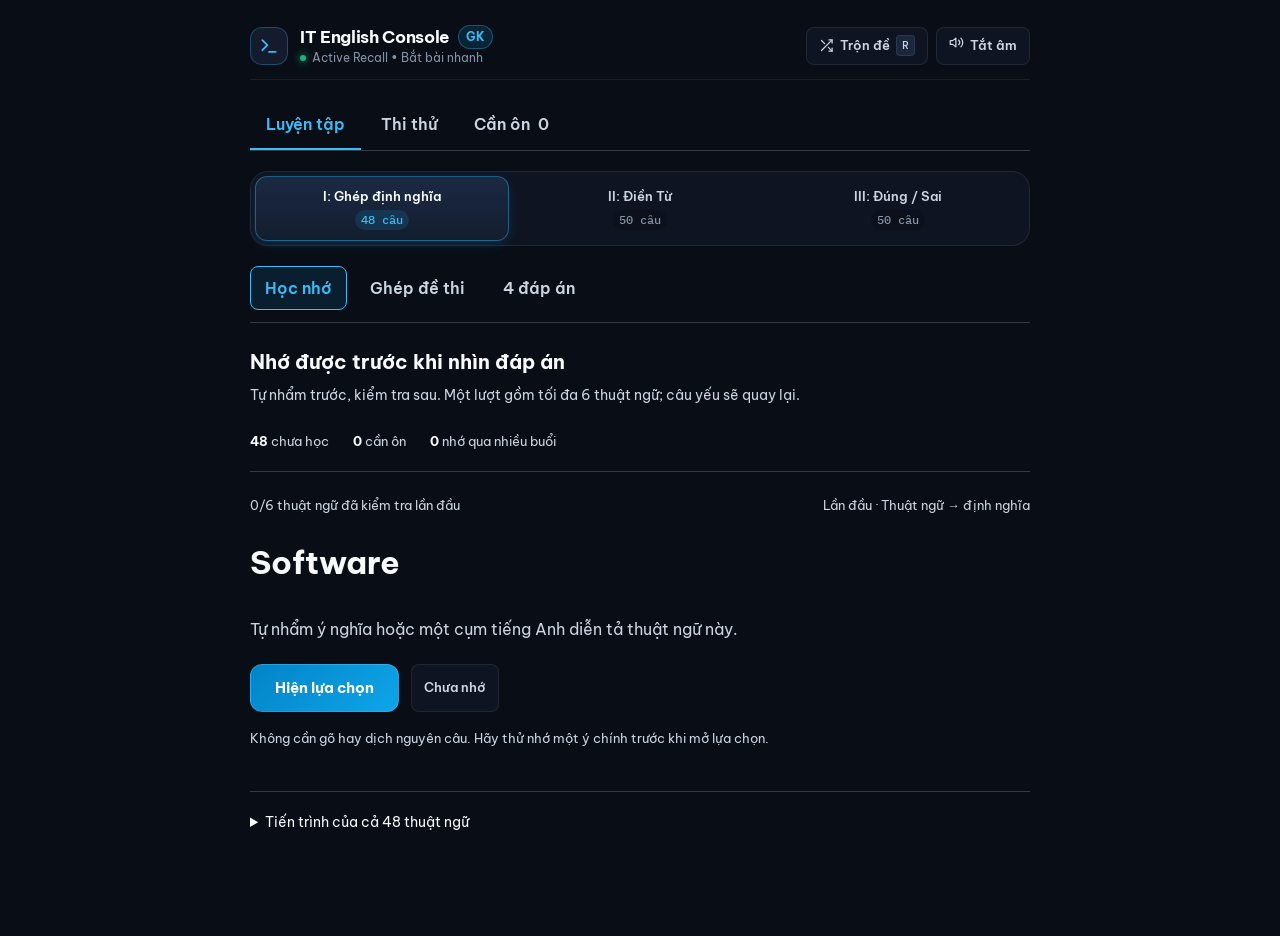
==== commit b56a710b: "Add written recall for Part II and remove obsolete matching UI" ====
--- a/IT_English_Quiz_Revision.html
+++ b/IT_English_Quiz_Revision.html
@@ -9,1665 +9,13 @@
   <link rel="preconnect" href="https://fonts.googleapis.com">
   <link rel="preconnect" href="https://fonts.gstatic.com" crossorigin>
   <link href="https://fonts.googleapis.com/css2?family=Be+Vietnam+Pro:wght@400;500;600;700;800&family=IBM+Plex+Mono:wght@400;500;600;700&display=swap" rel="stylesheet">
-  <style>
-    :root {
-      --bg: #090d16;
-      --bg-surface: #0f1523;
-      --surface-1: rgba(17, 24, 39, 0.78);
-      --surface-2: rgba(24, 34, 53, 0.72);
-      --surface-3: rgba(30, 43, 67, 0.85);
-      --surface-hover: rgba(37, 52, 80, 0.9);
-      --border-subtle: rgba(255, 255, 255, 0.08);
-      --border-hover: rgba(255, 255, 255, 0.18);
-      --border-active: #38bdf8;
-      --text-1: #f8fafc;
-      --text-2: #cbd5e1;
-      --text-3: #8492a6;
-      --accent: #38bdf8;
-      --accent-deep: #0284c7;
-      --accent-glow: rgba(56, 189, 248, 0.25);
-      --accent-muted: rgba(14, 165, 233, 0.12);
-      --emerald: #10b981;
-      --emerald-light: #34d399;
-      --emerald-muted: rgba(16, 185, 129, 0.12);
-      --emerald-border: rgba(16, 185, 129, 0.35);
-      --rose: #f43f5e;
-      --rose-light: #fb7185;
-      --rose-muted: rgba(244, 63, 94, 0.12);
-      --rose-border: rgba(244, 63, 94, 0.35);
-      --amber: #f59e0b;
-      --radius-sm: 8px;
-      --radius-md: 12px;
-      --radius-lg: 18px;
-      --radius-xl: 24px;
-      --shadow-sm: 0 2px 6px rgba(0, 0, 0, 0.3);
-      --shadow-md: 0 10px 28px -6px rgba(0, 0, 0, 0.5), 0 3px 10px rgba(0, 0, 0, 0.3);
-      --shadow-glow: 0 0 25px -4px rgba(14, 165, 233, 0.25);
-      --transition: 180ms cubic-bezier(0.16, 1, 0.3, 1);
-    }
-
-    * {
-      box-sizing: border-box;
-      margin: 0;
-      padding: 0;
-      -webkit-font-smoothing: antialiased;
-      -moz-osx-font-smoothing: grayscale;
-      -webkit-tap-highlight-color: transparent;
-    }
-
-    ::selection {
-      background: rgba(14, 165, 233, 0.35);
-      color: #ffffff;
-    }
-
-    ::-webkit-scrollbar {
-      width: 6px;
-      height: 6px;
-    }
-    ::-webkit-scrollbar-track {
-      background: var(--bg);
-    }
-    ::-webkit-scrollbar-thumb {
-      background: #253349;
-      border-radius: 4px;
-    }
-    ::-webkit-scrollbar-thumb:hover {
-      background: #334460;
-    }
-
-    body {
-      background-color: var(--bg);
-      background-image: 
-        radial-gradient(ellipse 80% 50% at 50% -20%, rgba(14, 165, 233, 0.14), transparent 70%),
-        radial-gradient(ellipse 60% 40% at 100% 100%, rgba(99, 102, 241, 0.08), transparent 60%),
-        radial-gradient(rgba(255, 255, 255, 0.04) 1px, transparent 1px);
-      background-size: 100% 100%, 100% 100%, 24px 24px;
-      color: var(--text-1);
-      font-family: 'Be Vietnam Pro', -apple-system, BlinkMacSystemFont, sans-serif;
-      min-height: 100vh;
-      min-height: 100dvh;
-      display: flex;
-      flex-direction: column;
-      align-items: center;
-      padding: 24px 16px max(40px, env(safe-area-inset-bottom, 24px));
-      line-height: 1.5;
-    }
-
-    .app-shell {
-      width: 100%;
-      max-width: 780px;
-      display: flex;
-      flex-direction: column;
-      gap: 16px;
-    }
-
-    /* Top Utility Bar */
-    .top-bar {
-      display: flex;
-      justify-content: space-between;
-      align-items: center;
-      padding-bottom: 12px;
-      border-bottom: 1px solid var(--border-subtle);
-      gap: 12px;
-    }
-
-    .app-brand {
-      display: flex;
-      align-items: center;
-      gap: 12px;
-      min-width: 0;
-    }
-
-    .app-brand-mark {
-      width: 38px;
-      height: 38px;
-      background: linear-gradient(135deg, rgba(14, 165, 233, 0.2), rgba(99, 102, 241, 0.2));
-      border: 1px solid rgba(56, 189, 248, 0.3);
-      border-radius: var(--radius-md);
-      display: flex;
-      align-items: center;
-      justify-content: center;
-      color: var(--accent);
-      flex-shrink: 0;
-      box-shadow: 0 0 15px rgba(14, 165, 233, 0.2);
-    }
-
-    .brand-text {
-      min-width: 0;
-    }
-
-    .app-brand-title {
-      font-size: 1.05rem;
-      font-weight: 700;
-      letter-spacing: -0.02em;
-      color: var(--text-1);
-      display: flex;
-      align-items: center;
-      gap: 8px;
-      white-space: nowrap;
-      overflow: hidden;
-      text-overflow: ellipsis;
-    }
-
-    .app-badge-gk {
-      font-size: 0.65rem;
-      font-weight: 700;
-      text-transform: uppercase;
-      letter-spacing: 0.06em;
-      padding: 2px 7px;
-      border-radius: 999px;
-      background: rgba(14, 165, 233, 0.15);
-      border: 1px solid rgba(56, 189, 248, 0.35);
-      color: var(--accent);
-    }
-
-    .app-brand-sub {
-      font-size: 0.78rem;
-      color: var(--text-3);
-      display: flex;
-      align-items: center;
-      gap: 6px;
-      white-space: nowrap;
-    }
-
-    .app-brand-sub .live-dot {
-      width: 6px;
-      height: 6px;
-      border-radius: 50%;
-      background: var(--emerald);
-      box-shadow: 0 0 8px var(--emerald);
-    }
-
-    .top-actions {
-      display: flex;
-      align-items: center;
-      gap: 8px;
-      flex-shrink: 0;
-    }
-
-    .btn-quiet {
-      background: var(--surface-1);
-      border: 1px solid var(--border-subtle);
-      color: var(--text-2);
-      padding: 7px 12px;
-      border-radius: var(--radius-sm);
-      font-size: 0.82rem;
-      font-weight: 600;
-      cursor: pointer;
-      display: inline-flex;
-      align-items: center;
-      gap: 6px;
-      transition: all var(--transition);
-      touch-action: manipulation;
-      min-height: 38px;
-    }
-
-    .btn-quiet:hover {
-      background: var(--surface-2);
-      color: var(--text-1);
-      border-color: var(--border-hover);
-    }
-
-    .btn-quiet:active {
-      transform: scale(0.97);
-    }
-
-    .btn-quiet:focus-visible {
-      outline: 2px solid var(--accent);
-      outline-offset: 2px;
-    }
-
-    .btn-quiet.is-active {
-      background: rgba(14, 165, 233, 0.12);
-      border-color: rgba(56, 189, 248, 0.3);
-      color: var(--accent);
-    }
-
-    kbd {
-      font-family: 'IBM Plex Mono', monospace;
-      font-size: 0.7rem;
-      background: var(--surface-3);
-      border: 1px solid var(--border-subtle);
-      border-radius: 4px;
-      padding: 1px 5px;
-      color: var(--text-2);
-      font-weight: 500;
-    }
-
-    /* Segmented Navigation */
-    .segmented-control {
-      background: var(--surface-1);
-      backdrop-filter: blur(12px);
-      -webkit-backdrop-filter: blur(12px);
-      border: 1px solid var(--border-subtle);
-      border-radius: var(--radius-lg);
-      padding: 4px;
-      display: grid;
-      grid-template-columns: repeat(4, 1fr);
-      gap: 4px;
-    }
-
-    .seg-item {
-      background: transparent;
-      border: 1px solid transparent;
-      color: var(--text-2);
-      padding: 10px 8px;
-      border-radius: var(--radius-md);
-      font-size: 0.84rem;
-      font-weight: 600;
-      cursor: pointer;
-      display: flex;
-      flex-direction: column;
-      align-items: center;
-      gap: 3px;
-      transition: all var(--transition);
-      text-align: center;
-      touch-action: manipulation;
-    }
-
-    .seg-item:hover {
-      color: var(--text-1);
-      background: rgba(255, 255, 255, 0.03);
-    }
-
-    .seg-item.active {
-      background: linear-gradient(180deg, rgba(30, 48, 77, 0.8) 0%, rgba(20, 30, 48, 0.95) 100%);
-      color: var(--text-1);
-      border: 1px solid rgba(56, 189, 248, 0.4);
-      box-shadow: 0 4px 14px -2px rgba(14, 165, 233, 0.2);
-    }
-
-    .seg-item .count {
-      font-family: 'IBM Plex Mono', monospace;
-      font-size: 0.72rem;
-      color: var(--text-3);
-      font-weight: 500;
-      background: rgba(0, 0, 0, 0.2);
-      padding: 1px 6px;
-      border-radius: 999px;
-    }
-
-    .seg-item.active .count {
-      color: var(--accent);
-      background: rgba(14, 165, 233, 0.15);
-    }
-
-    /* Scoreboard & Metrics Dashboard */
-    .metrics-dashboard {
-      display: flex;
-      flex-direction: column;
-      gap: 8px;
-    }
-
-    .metrics-grid {
-      display: grid;
-      grid-template-columns: repeat(4, 1fr);
-      gap: 8px;
-    }
-
-    .metric-chip {
-      background: var(--surface-1);
-      backdrop-filter: blur(12px);
-      -webkit-backdrop-filter: blur(12px);
-      border: 1px solid var(--border-subtle);
-      border-radius: var(--radius-md);
-      padding: 8px 10px;
-      display: flex;
-      flex-direction: column;
-      align-items: center;
-      justify-content: center;
-      text-align: center;
-      gap: 2px;
-      transition: border-color var(--transition);
-    }
-
-    .metric-chip:hover {
-      border-color: var(--border-hover);
-    }
-
-    .metric-label {
-      font-size: 0.7rem;
-      font-weight: 600;
-      text-transform: uppercase;
-      letter-spacing: 0.05em;
-      color: var(--text-3);
-    }
-
-    .metric-value {
-      font-family: 'IBM Plex Mono', monospace;
-      font-size: 0.98rem;
-      font-weight: 700;
-      color: var(--text-1);
-      font-variant-numeric: tabular-nums;
-    }
-
-    .val-emerald { color: var(--emerald-light); }
-    .val-rose { color: var(--rose-light); }
-    .val-accent { color: var(--accent); }
-
-    /* Review Wrong Answers Button */
-    .review-alert-wrap {
-      display: flex;
-      justify-content: flex-end;
-    }
-
-    .btn-review-wrong {
-      background: rgba(244, 63, 94, 0.12);
-      border: 1px solid rgba(244, 63, 94, 0.35);
-      color: var(--rose-light);
-      padding: 6px 14px;
-      border-radius: var(--radius-sm);
-      font-size: 0.8rem;
-      font-weight: 600;
-      cursor: pointer;
-      display: inline-flex;
-      align-items: center;
-      gap: 6px;
-      transition: all var(--transition);
-      animation: pulseGlow 2.5s infinite;
-      touch-action: manipulation;
-    }
-
-    .btn-review-wrong:hover {
-      background: rgba(244, 63, 94, 0.2);
-      border-color: var(--rose);
-      transform: translateY(-1px);
-    }
-
-    @keyframes pulseGlow {
-      0%, 100% { box-shadow: 0 0 0 0 rgba(244, 63, 94, 0.2); }
-      50% { box-shadow: 0 0 12px 2px rgba(244, 63, 94, 0.25); }
-    }
-
-    .track-line {
-      width: 100%;
-      height: 6px;
-      background: var(--surface-2);
-      border-radius: 999px;
-      overflow: hidden;
-      box-shadow: inset 0 1px 2px rgba(0, 0, 0, 0.4);
-    }
-
-    .track-fill {
-      height: 100%;
-      background: linear-gradient(90deg, #0284c7 0%, #0ea5e9 50%, #38bdf8 100%);
-      width: 0%;
-      transition: width 250ms ease-out;
-      border-radius: 999px;
-      box-shadow: 0 0 10px rgba(56, 189, 248, 0.5);
-    }
-
-    /* Main Console Surface */
-    .console-card {
-      background: var(--surface-1);
-      backdrop-filter: blur(20px);
-      -webkit-backdrop-filter: blur(20px);
-      border: 1px solid var(--border-subtle);
-      border-radius: var(--radius-xl);
-      padding: 28px;
-      display: flex;
-      flex-direction: column;
-      gap: 22px;
-      box-shadow: var(--shadow-md);
-      position: relative;
-      animation: cardIn 220ms cubic-bezier(0.16, 1, 0.3, 1);
-    }
-
-    @keyframes cardIn {
-      from { opacity: 0; transform: translateY(6px); }
-      to { opacity: 1; transform: translateY(0); }
-    }
-
-    .card-meta {
-      display: flex;
-      justify-content: space-between;
-      align-items: center;
-      gap: 10px;
-      flex-wrap: wrap;
-    }
-
-    .meta-phase-badge {
-      display: inline-flex;
-      align-items: center;
-      gap: 6px;
-      font-size: 0.74rem;
-      font-weight: 600;
-      color: var(--accent);
-      background: rgba(14, 165, 233, 0.1);
-      border: 1px solid rgba(56, 189, 248, 0.25);
-      border-radius: 999px;
-      padding: 3px 10px;
-      letter-spacing: 0.03em;
-    }
-
-    .meta-counter {
-      font-family: 'IBM Plex Mono', monospace;
-      font-size: 0.8rem;
-      color: var(--text-3);
-      font-variant-numeric: tabular-nums;
-      background: rgba(255, 255, 255, 0.04);
-      padding: 3px 8px;
-      border-radius: var(--radius-sm);
-      border: 1px solid var(--border-subtle);
-    }
-
-    /* Pure Question Text: Absolutely NO spoilers or highlighted hints before answering */
-    .question-prompt {
-      font-size: 1.25rem;
-      font-weight: 600;
-      line-height: 1.65;
-      color: #f1f5f9;
-      max-width: 70ch;
-      letter-spacing: -0.01em;
-      word-break: break-word;
-    }
-
-    /* Options Stack */
-    .options-stack {
-      display: flex;
-      flex-direction: column;
-      gap: 10px;
-    }
-
-    .choice-row {
-      background: var(--surface-2);
-      border: 1px solid var(--border-subtle);
-      color: var(--text-1);
-      padding: 14px 18px;
-      border-radius: var(--radius-md);
-      font-size: 0.98rem;
-      font-weight: 500;
-      cursor: pointer;
-      display: flex;
-      align-items: center;
-      justify-content: space-between;
-      transition: all var(--transition);
-      text-align: left;
-      outline: none;
-      min-height: 52px;
-      touch-action: manipulation;
-    }
-
-    .choice-row:hover:not(:disabled) {
-      background: var(--surface-3);
-      border-color: rgba(56, 189, 248, 0.3);
-      transform: translateY(-1px);
-    }
-
-    .choice-row:active:not(:disabled) {
-      transform: scale(0.99);
-    }
-
-    .choice-row:focus-visible {
-      outline: 2px solid var(--accent);
-      outline-offset: 2px;
-    }
-
-    .choice-row.state-correct {
-      background: var(--emerald-muted) !important;
-      border-color: var(--emerald) !important;
-      color: var(--emerald-light) !important;
-      box-shadow: 0 0 16px rgba(16, 185, 129, 0.2);
-    }
-
-    .choice-row.state-correct .key-badge {
-      background: var(--emerald);
-      color: #0b0f17;
-      border-color: var(--emerald);
-      font-weight: 700;
-    }
-
-    .choice-row.state-incorrect {
-      background: var(--rose-muted) !important;
-      border-color: var(--rose) !important;
-      color: var(--rose-light) !important;
-      box-shadow: 0 0 16px rgba(244, 63, 94, 0.2);
-    }
-
-    .choice-row.state-incorrect .key-badge {
-      background: var(--rose);
-      color: #ffffff;
-      border-color: var(--rose);
-      font-weight: 700;
-    }
-
-    .choice-row:disabled {
-      cursor: default;
-    }
-
-    .choice-leading {
-      display: flex;
-      align-items: center;
-      gap: 14px;
-      flex: 1;
-      min-width: 0;
-    }
-
-    .choice-text {
-      flex: 1;
-      line-height: 1.45;
-      word-break: break-word;
-    }
-
-    .key-badge {
-      font-family: 'IBM Plex Mono', monospace;
-      font-size: 0.8rem;
-      font-weight: 700;
-      background: var(--surface-1);
-      border: 1px solid var(--border-subtle);
-      width: 28px;
-      height: 28px;
-      border-radius: 8px;
-      display: flex;
-      align-items: center;
-      justify-content: center;
-      color: var(--text-2);
-      flex-shrink: 0;
-      transition: all var(--transition);
-    }
-
-    .choice-row:hover:not(:disabled) .key-badge {
-      border-color: var(--accent);
-      color: var(--accent);
-    }
-
-    /* True/False Buttons */
-    .binary-stack {
-      display: grid;
-      grid-template-columns: 1fr 1fr;
-      gap: 12px;
-    }
-
-    .binary-btn {
-      background: var(--surface-2);
-      border: 1px solid var(--border-subtle);
-      padding: 18px 16px;
-      border-radius: var(--radius-md);
-      font-size: 1rem;
-      font-weight: 600;
-      cursor: pointer;
-      display: flex;
-      align-items: center;
-      justify-content: center;
-      gap: 12px;
-      transition: all var(--transition);
-      color: var(--text-1);
-      min-height: 56px;
-      touch-action: manipulation;
-    }
-
-    .binary-btn:hover:not(:disabled) {
-      background: var(--surface-3);
-      border-color: var(--border-hover);
-      transform: translateY(-1px);
-    }
-
-    .binary-btn:active:not(:disabled) {
-      transform: scale(0.99);
-    }
-
-    .binary-btn.state-correct {
-      background: var(--emerald-muted) !important;
-      border-color: var(--emerald) !important;
-      color: var(--emerald-light) !important;
-      box-shadow: 0 0 16px rgba(16, 185, 129, 0.2);
-    }
-
-    .binary-btn.state-correct .key-badge {
-      background: var(--emerald);
-      color: #0b0f17;
-      border-color: var(--emerald);
-      font-weight: 700;
-    }
-
-    .binary-btn.state-incorrect {
-      background: var(--rose-muted) !important;
-      border-color: var(--rose) !important;
-      color: var(--rose-light) !important;
-      box-shadow: 0 0 16px rgba(244, 63, 94, 0.2);
-    }
-
-    .binary-btn.state-incorrect .key-badge {
-      background: var(--rose);
-      color: #ffffff;
-      border-color: var(--rose);
-      font-weight: 700;
-    }
-
-    .binary-btn:disabled {
-      cursor: default;
-    }
-
-    /* Feedback & Translation Panel */
-    .feedback-panel {
-      background: linear-gradient(180deg, rgba(20, 29, 46, 0.95) 0%, rgba(14, 21, 35, 0.95) 100%);
-      border: 1px solid var(--border-subtle);
-      border-radius: var(--radius-lg);
-      padding: 20px;
-      display: flex;
-      flex-direction: column;
-      gap: 14px;
-      animation: enterFeedback 200ms cubic-bezier(0.16, 1, 0.3, 1);
-      box-shadow: 0 8px 24px -4px rgba(0, 0, 0, 0.4);
-    }
-
-    .feedback-status {
-      display: flex;
-      align-items: center;
-      gap: 10px;
-      font-size: 0.92rem;
-      font-weight: 700;
-      letter-spacing: 0.01em;
-      line-height: 1.4;
-    }
-
-    .feedback-status.is-correct { 
-      color: var(--emerald-light); 
-    }
-    
-    .feedback-status.is-incorrect { 
-      color: var(--rose-light); 
-    }
-
-    .status-icon-pill {
-      width: 24px;
-      height: 24px;
-      border-radius: 50%;
-      display: inline-flex;
-      align-items: center;
-      justify-content: center;
-      font-size: 0.82rem;
-      font-weight: 800;
-      flex-shrink: 0;
-    }
-
-    .feedback-status.is-correct .status-icon-pill {
-      background: rgba(16, 185, 129, 0.2);
-      color: var(--emerald-light);
-      border: 1px solid var(--emerald);
-    }
-
-    .feedback-status.is-incorrect .status-icon-pill {
-      background: rgba(244, 63, 94, 0.2);
-      color: var(--rose-light);
-      border: 1px solid var(--rose);
-    }
-
-    .clue-discovery-box {
-      background: linear-gradient(135deg, rgba(14, 165, 233, 0.08) 0%, rgba(99, 102, 241, 0.05) 100%);
-      border: 1px solid rgba(56, 189, 248, 0.25);
-      border-radius: var(--radius-md);
-      padding: 14px 16px;
-      display: flex;
-      flex-direction: column;
-      gap: 10px;
-    }
-
-    .clue-item {
-      display: flex;
-      flex-direction: column;
-      gap: 4px;
-    }
-
-    .clue-label {
-      font-size: 0.74rem;
-      font-weight: 700;
-      color: var(--accent);
-      text-transform: uppercase;
-      letter-spacing: 0.05em;
-      display: flex;
-      align-items: center;
-      gap: 5px;
-    }
-
-    .clue-val-keyword {
-      font-family: 'IBM Plex Mono', monospace;
-      font-weight: 600;
-      color: #7dd3fc;
-      font-size: 0.95rem;
-      background: rgba(14, 165, 233, 0.12);
-      padding: 4px 8px;
-      border-radius: 6px;
-      display: inline-block;
-      width: fit-content;
-      max-width: 100%;
-      word-break: break-word;
-    }
-
-    .clue-val-tip {
-      font-size: 0.9rem;
-      color: var(--text-2);
-      line-height: 1.55;
-    }
-
-    .feedback-vn {
-      font-size: 0.92rem;
-      color: var(--text-2);
-      line-height: 1.6;
-      border-top: 1px solid var(--border-subtle);
-      padding-top: 12px;
-    }
-
-    .prompt-highlight {
-      background: rgba(14, 165, 233, 0.18);
-      color: #7dd3fc;
-      border: 1px solid rgba(56, 189, 248, 0.35);
-      border-radius: 6px;
-      padding: 1px 6px;
-      font-weight: 600;
-      box-shadow: 0 0 10px rgba(14, 165, 233, 0.2);
-    }
-
-    /* Controls Action Bar */
-    .controls-row {
-      display: flex;
-      justify-content: space-between;
-      align-items: center;
-      padding-top: 6px;
-      gap: 12px;
-    }
-
-    .desktop-hint {
-      font-size: 0.82rem;
-      color: var(--text-3);
-      display: flex;
-      align-items: center;
-      gap: 6px;
-    }
-
-    .btn-primary {
-      background: linear-gradient(135deg, #0284c7 0%, #0ea5e9 100%);
-      border: 1px solid rgba(255, 255, 255, 0.15);
-      color: #ffffff;
-      padding: 12px 24px;
-      border-radius: var(--radius-md);
-      font-size: 0.94rem;
-      font-weight: 700;
-      cursor: pointer;
-      display: inline-flex;
-      align-items: center;
-      justify-content: center;
-      gap: 8px;
-      transition: all var(--transition);
-      box-shadow: 0 4px 16px rgba(14, 165, 233, 0.3);
-      touch-action: manipulation;
-      min-height: 46px;
-    }
-
-    .btn-primary:hover {
-      background: linear-gradient(135deg, #0369a1 0%, #0284c7 100%);
-      transform: translateY(-1px);
-      box-shadow: 0 6px 20px rgba(14, 165, 233, 0.4);
-    }
-
-    .btn-primary:active {
-      transform: scale(0.98);
-    }
-
-    .btn-primary:focus-visible {
-      outline: 2px solid var(--accent);
-      outline-offset: 2px;
-    }
-
-    /* Completion Screen */
-    .summary-card {
-      text-align: center;
-      padding: 44px 24px;
-      display: flex;
-      flex-direction: column;
-      align-items: center;
-      gap: 20px;
-    }
-
-    .summary-badge-score {
-      width: 104px;
-      height: 104px;
-      border-radius: 50%;
-      background: linear-gradient(135deg, rgba(14, 165, 233, 0.15), rgba(99, 102, 241, 0.15));
-      border: 2px solid rgba(56, 189, 248, 0.4);
-      display: flex;
-      align-items: center;
-      justify-content: center;
-      box-shadow: 0 0 30px rgba(14, 165, 233, 0.25);
-    }
-
-    .summary-numeral {
-      font-family: 'IBM Plex Mono', monospace;
-      font-size: 2.2rem;
-      font-weight: 800;
-      color: #ffffff;
-      letter-spacing: -0.03em;
-      line-height: 1;
-    }
-
-    .summary-heading {
-      font-size: 1.4rem;
-      font-weight: 800;
-      color: var(--text-1);
-      letter-spacing: -0.02em;
-    }
-
-    .summary-tier {
-      font-size: 0.95rem;
-      font-weight: 600;
-      padding: 4px 14px;
-      border-radius: 999px;
-      display: inline-flex;
-      align-items: center;
-      gap: 6px;
-    }
-
-    .summary-tier.tier-high {
-      background: var(--emerald-muted);
-      border: 1px solid var(--emerald-border);
-      color: var(--emerald-light);
-    }
-
-    .summary-tier.tier-mid {
-      background: rgba(245, 158, 11, 0.12);
-      border: 1px solid rgba(245, 158, 11, 0.35);
-      color: #fbbf24;
-    }
-
-    .summary-tier.tier-low {
-      background: var(--rose-muted);
-      border: 1px solid var(--rose-border);
-      color: var(--rose-light);
-    }
-
-    .summary-desc {
-      color: var(--text-2);
-      font-size: 0.95rem;
-      max-width: 480px;
-      line-height: 1.6;
-    }
-
-    .summary-stats-box {
-      display: grid;
-      grid-template-columns: repeat(3, 1fr);
-      gap: 12px;
-      width: 100%;
-      max-width: 420px;
-      margin: 8px 0;
-    }
-
-    .summary-stat-item {
-      background: var(--surface-2);
-      border: 1px solid var(--border-subtle);
-      border-radius: var(--radius-md);
-      padding: 12px 8px;
-    }
-
-    .summary-stat-label {
-      font-size: 0.72rem;
-      color: var(--text-3);
-      text-transform: uppercase;
-      font-weight: 600;
-    }
-
-    .summary-stat-val {
-      font-family: 'IBM Plex Mono', monospace;
-      font-size: 1.25rem;
-      font-weight: 700;
-      margin-top: 4px;
-    }
-
-    /* Keyboard navigation help bar */
-    .shortcuts-footer {
-      display: flex;
-      justify-content: center;
-      align-items: center;
-      gap: 14px;
-      font-size: 0.76rem;
-      color: var(--text-3);
-      padding-top: 8px;
-      flex-wrap: wrap;
-    }
-
-    .shortcut-pill {
-      display: flex;
-      align-items: center;
-      gap: 5px;
-    }
-
-    @keyframes enterFeedback {
-      from { opacity: 0; transform: translateY(6px); }
-      to { opacity: 1; transform: translateY(0); }
-    }
-
-    /* Wide App Shell for Matching Board Mode */
-    .app-shell.is-matching-mode {
-      max-width: 1220px;
-    }
-
-    /* Matching Board Container */
-    .matching-board-wrap {
-      display: flex;
-      flex-direction: column;
-      gap: 16px;
-      animation: cardIn 220ms cubic-bezier(0.16, 1, 0.3, 1);
-    }
-
-    /* Matching Toolbar */
-    .matching-toolbar {
-      background: var(--surface-1);
-      backdrop-filter: blur(12px);
-      -webkit-backdrop-filter: blur(12px);
-      border: 1px solid var(--border-subtle);
-      border-radius: var(--radius-lg);
-      padding: 14px 18px;
-      display: flex;
-      align-items: center;
-      justify-content: space-between;
-      gap: 12px;
-      flex-wrap: wrap;
-      box-shadow: 0 4px 20px -2px rgba(0, 0, 0, 0.4);
-    }
-
-    .matching-toolbar-left {
-      display: flex;
-      align-items: center;
-      gap: 12px;
-      flex-wrap: wrap;
-    }
-
-    .matching-badge-status {
-      font-family: 'IBM Plex Mono', monospace;
-      font-size: 0.85rem;
-      font-weight: 700;
-      color: var(--accent);
-      background: rgba(14, 165, 233, 0.12);
-      border: 1px solid rgba(56, 189, 248, 0.3);
-      padding: 5px 12px;
-      border-radius: 999px;
-      display: inline-flex;
-      align-items: center;
-      gap: 6px;
-    }
-
-    .matching-actions {
-      display: flex;
-      align-items: center;
-      gap: 8px;
-      flex-wrap: wrap;
-    }
-
-    /* Sub-mode switch inside Part 1 */
-    .sub-mode-toggle {
-      display: inline-flex;
-      background: var(--surface-2);
-      border: 1px solid var(--border-subtle);
-      border-radius: var(--radius-sm);
-      padding: 2px;
-      gap: 2px;
-    }
-
-    .sub-mode-btn {
-      background: transparent;
-      border: none;
-      color: var(--text-2);
-      font-size: 0.76rem;
-      font-weight: 600;
-      padding: 5px 10px;
-      border-radius: 4px;
-      cursor: pointer;
-      transition: all var(--transition);
-    }
-
-    .sub-mode-btn.active {
-      background: var(--surface-3);
-      color: var(--text-1);
-      box-shadow: 0 1px 4px rgba(0,0,0,0.3);
-    }
-
-    /* Summary Banner when Graded */
-    .matching-summary-banner {
-      background: linear-gradient(135deg, rgba(14, 165, 233, 0.12) 0%, rgba(99, 102, 241, 0.1) 100%);
-      border: 1px solid rgba(56, 189, 248, 0.35);
-      border-radius: var(--radius-lg);
-      padding: 18px 22px;
-      display: flex;
-      align-items: center;
-      justify-content: space-between;
-      gap: 16px;
-      flex-wrap: wrap;
-      box-shadow: 0 0 25px rgba(14, 165, 233, 0.15);
-      animation: enterFeedback 200ms ease;
-    }
-
-    .banner-score-box {
-      display: flex;
-      align-items: center;
-      gap: 14px;
-    }
-
-    .banner-circle-score {
-      font-family: 'IBM Plex Mono', monospace;
-      font-size: 1.6rem;
-      font-weight: 800;
-      color: #ffffff;
-      width: 60px;
-      height: 60px;
-      border-radius: 50%;
-      background: var(--surface-2);
-      border: 2px solid var(--accent);
-      display: flex;
-      align-items: center;
-      justify-content: center;
-      box-shadow: 0 0 15px rgba(14, 165, 233, 0.3);
-      flex-shrink: 0;
-    }
-
-    /* Main Matching Grid: 2 columns on desktop */
-    .matching-grid {
-      display: grid;
-      grid-template-columns: minmax(320px, 1fr) minmax(360px, 1.15fr);
-      gap: 16px;
-      align-items: start;
-    }
-
-    .matching-col {
-      background: var(--surface-1);
-      border: 1px solid var(--border-subtle);
-      border-radius: var(--radius-lg);
-      padding: 16px;
-      display: flex;
-      flex-direction: column;
-      gap: 10px;
-    }
-
-    .matching-col-header {
-      display: flex;
-      justify-content: space-between;
-      align-items: center;
-      padding-bottom: 10px;
-      border-bottom: 1px solid var(--border-subtle);
-      gap: 8px;
-    }
-
-    .matching-col-title {
-      font-size: 0.9rem;
-      font-weight: 700;
-      color: var(--text-1);
-      display: flex;
-      align-items: center;
-      gap: 8px;
-      text-transform: uppercase;
-      letter-spacing: 0.04em;
-    }
-
-    .matching-col-title .badge-count {
-      font-size: 0.72rem;
-      background: var(--surface-3);
-      padding: 2px 7px;
-      border-radius: 999px;
-      color: var(--text-2);
-    }
-
-    .def-search-input {
-      background: var(--surface-2);
-      border: 1px solid var(--border-subtle);
-      border-radius: var(--radius-sm);
-      color: var(--text-1);
-      padding: 6px 10px;
-      font-size: 0.8rem;
-      width: 190px;
-      outline: none;
-      transition: all var(--transition);
-    }
-
-    .def-search-input:focus {
-      border-color: var(--accent);
-      box-shadow: 0 0 10px rgba(14, 165, 233, 0.2);
-    }
-
-    .selection-hint-banner {
-      background: rgba(14, 165, 233, 0.15);
-      border: 1px solid rgba(56, 189, 248, 0.4);
-      border-radius: var(--radius-sm);
-      padding: 8px 12px;
-      font-size: 0.82rem;
-      color: #7dd3fc;
-      display: flex;
-      align-items: center;
-      justify-content: space-between;
-      gap: 8px;
-      animation: enterFeedback 180ms ease;
-    }
-
-    /* Term Rows (Column A) */
-    .term-item {
-      background: var(--surface-2);
-      border: 1px solid var(--border-subtle);
-      border-radius: var(--radius-md);
-      padding: 12px 14px;
-      display: flex;
-      flex-direction: column;
-      gap: 8px;
-      transition: all var(--transition);
-    }
-
-    .term-item:hover {
-      border-color: rgba(56, 189, 248, 0.35);
-      background: var(--surface-3);
-    }
-
-    .term-item.is-selected {
-      border-color: var(--accent) !important;
-      background: rgba(14, 165, 233, 0.12) !important;
-      box-shadow: 0 0 18px rgba(14, 165, 233, 0.25);
-    }
-
-    .term-item.is-paired {
-      border-color: rgba(56, 189, 248, 0.4);
-      background: rgba(14, 165, 233, 0.05);
-    }
-
-    .term-item.is-correct {
-      border-color: var(--emerald) !important;
-      background: rgba(16, 185, 129, 0.08) !important;
-    }
-
-    .term-item.is-wrong {
-      border-color: var(--rose) !important;
-      background: rgba(244, 63, 94, 0.08) !important;
-    }
-
-    .term-header-line {
-      display: flex;
-      justify-content: space-between;
-      align-items: center;
-      gap: 10px;
-      cursor: pointer;
-    }
-
-    .term-left {
-      display: flex;
-      align-items: center;
-      gap: 10px;
-      flex: 1;
-      min-width: 0;
-    }
-
-    .term-num-badge {
-      font-family: 'IBM Plex Mono', monospace;
-      font-size: 0.78rem;
-      font-weight: 700;
-      color: var(--text-3);
-      background: var(--surface-1);
-      border: 1px solid var(--border-subtle);
-      width: 28px;
-      height: 28px;
-      border-radius: 6px;
-      display: flex;
-      align-items: center;
-      justify-content: center;
-      flex-shrink: 0;
-    }
-
-    .term-name-text {
-      font-size: 0.95rem;
-      font-weight: 600;
-      color: var(--text-1);
-      line-height: 1.4;
-    }
-
-    .term-pair-badge {
-      display: inline-flex;
-      align-items: center;
-      gap: 6px;
-      font-family: 'IBM Plex Mono', monospace;
-      font-size: 0.8rem;
-      font-weight: 700;
-      padding: 5px 10px;
-      border-radius: 6px;
-      flex-shrink: 0;
-      cursor: pointer;
-      transition: all var(--transition);
-      border: none;
-    }
-
-    .term-pair-badge.empty {
-      background: var(--surface-1);
-      border: 1px dashed var(--border-hover);
-      color: var(--text-3);
-    }
-
-    .term-pair-badge.empty:hover {
-      border-color: var(--accent);
-      color: var(--accent);
-      background: rgba(14, 165, 233, 0.1);
-    }
-
-    .term-pair-badge.connected {
-      background: var(--accent);
-      color: #0b0f17;
-      border: 1px solid var(--accent);
-      box-shadow: 0 0 10px rgba(14, 165, 233, 0.35);
-    }
-
-    .term-pair-badge.badge-correct {
-      background: var(--emerald);
-      color: #0b0f17;
-      border: 1px solid var(--emerald);
-    }
-
-    .term-pair-badge.badge-wrong {
-      background: var(--rose);
-      color: #ffffff;
-      border: 1px solid var(--rose);
-    }
-
-    .term-paired-def-preview {
-      font-size: 0.84rem;
-      color: var(--text-2);
-      background: rgba(0, 0, 0, 0.28);
-      border-left: 2px solid var(--accent);
-      padding: 7px 10px;
-      border-radius: 0 var(--radius-sm) var(--radius-sm) 0;
-      display: flex;
-      justify-content: space-between;
-      align-items: center;
-      gap: 8px;
-    }
-
-    .btn-unpair {
-      background: rgba(255, 255, 255, 0.08);
-      border: none;
-      color: var(--text-3);
-      cursor: pointer;
-      padding: 2px 7px;
-      font-size: 0.75rem;
-      border-radius: 4px;
-      transition: all var(--transition);
-      flex-shrink: 0;
-    }
-
-    .btn-unpair:hover {
-      background: rgba(244, 63, 94, 0.25);
-      color: var(--rose-light);
-    }
-
-    /* Definition Cards (Column B) */
-    .def-item {
-      background: var(--surface-2);
-      border: 1px solid var(--border-subtle);
-      border-radius: var(--radius-md);
-      padding: 12px 14px;
-      display: flex;
-      align-items: flex-start;
-      gap: 12px;
-      transition: all var(--transition);
-      cursor: pointer;
-    }
-
-    .def-item:hover {
-      border-color: rgba(56, 189, 248, 0.35);
-      background: var(--surface-3);
-      transform: translateY(-1px);
-    }
-
-    .def-item.is-paired {
-      opacity: 0.72;
-      background: rgba(14, 165, 233, 0.05);
-      border-color: rgba(56, 189, 248, 0.25);
-    }
-
-    .def-item.is-active-target {
-      border-color: var(--accent);
-      box-shadow: 0 0 16px rgba(14, 165, 233, 0.3);
-      background: rgba(14, 165, 233, 0.12);
-    }
-
-    .def-letter-tag {
-      font-family: 'IBM Plex Mono', monospace;
-      font-size: 0.84rem;
-      font-weight: 800;
-      background: var(--surface-3);
-      border: 1px solid var(--border-subtle);
-      color: var(--accent);
-      min-width: 36px;
-      height: 32px;
-      padding: 0 6px;
-      border-radius: 6px;
-      display: flex;
-      align-items: center;
-      justify-content: center;
-      flex-shrink: 0;
-    }
-
-    .def-item.is-paired .def-letter-tag {
-      background: var(--accent);
-      color: #0b0f17;
-    }
-
-    .def-content {
-      flex: 1;
-      display: flex;
-      flex-direction: column;
-      gap: 4px;
-    }
-
-    .def-text-body {
-      font-size: 0.9rem;
-      line-height: 1.5;
-      color: var(--text-1);
-    }
-
-    .def-connected-info {
-      font-size: 0.76rem;
-      color: var(--accent);
-      font-weight: 600;
-      display: flex;
-      align-items: center;
-      gap: 5px;
-    }
-
-    /* Explanation & Clue Card inside Term Row after grading */
-    .term-explanation-pane {
-      background: var(--surface-1);
-      border: 1px solid var(--border-subtle);
-      border-radius: var(--radius-sm);
-      padding: 10px 12px;
-      display: flex;
-      flex-direction: column;
-      gap: 6px;
-      margin-top: 4px;
-      font-size: 0.84rem;
-    }
-
-    /* Mobile Sheet / Modal Definition Picker */
-    .modal-overlay {
-      position: fixed;
-      inset: 0;
-      background: rgba(0, 0, 0, 0.75);
-      backdrop-filter: blur(8px);
-      -webkit-backdrop-filter: blur(8px);
-      z-index: 1000;
-      display: flex;
-      align-items: flex-end;
-      justify-content: center;
-      animation: modalFadeIn 180ms ease;
-    }
-
-    @keyframes modalFadeIn {
-      from { opacity: 0; }
-      to { opacity: 1; }
-    }
-
-    .modal-sheet {
-      background: var(--surface-1);
-      border: 1px solid var(--border-subtle);
-      border-radius: 20px 20px 0 0;
-      width: 100%;
-      max-width: 720px;
-      max-height: 84vh;
-      display: flex;
-      flex-direction: column;
-      box-shadow: 0 -10px 30px rgba(0, 0, 0, 0.6);
-      animation: sheetUp 220ms cubic-bezier(0.16, 1, 0.3, 1);
-    }
-
-    @keyframes sheetUp {
-      from { transform: translateY(100%); }
-      to { transform: translateY(0); }
-    }
-
-    .modal-header {
-      padding: 14px 18px;
-      border-bottom: 1px solid var(--border-subtle);
-      display: flex;
-      align-items: center;
-      justify-content: space-between;
-      gap: 12px;
-    }
-
-    .modal-body {
-      padding: 14px 18px;
-      overflow-y: auto;
-      display: flex;
-      flex-direction: column;
-      gap: 8px;
-      -webkit-overflow-scrolling: touch;
-    }
-
-    /* Mobile View Toggle Buttons */
-    .mobile-view-tabs {
-      display: none;
-      grid-template-columns: 1fr 1fr;
-      gap: 6px;
-      margin-bottom: 8px;
-    }
-
-    @media (max-width: 860px) {
-      .matching-grid {
-        grid-template-columns: 1fr;
-      }
-      .mobile-view-tabs {
-        display: grid;
-      }
-      .matching-grid.mobile-show-defs .col-terms {
-        display: none !important;
-      }
-      .matching-grid.mobile-show-terms .col-defs {
-        display: none !important;
-      }
-      .def-search-input {
-        width: 100%;
-      }
-      .matching-toolbar {
-        flex-direction: column;
-        align-items: stretch;
-      }
-      .matching-toolbar-left, .matching-actions {
-        justify-content: space-between;
-      }
-    }
-
-    /* Mobile Web Optimizations */
-    @media (max-width: 640px) {
-      body {
-        padding: 14px 12px max(32px, env(safe-area-inset-bottom, 16px));
-      }
-
-      .app-shell {
-        gap: 12px;
-      }
-
-      .top-bar {
-        padding-bottom: 8px;
-        gap: 8px;
-      }
-
-      .app-brand {
-        min-width: 0;
-        flex: 1;
-        gap: 8px;
-      }
-
-      .app-brand-mark {
-        width: 30px;
-        height: 30px;
-        flex-shrink: 0;
-      }
-
-      .brand-text {
-        min-width: 0;
-        flex: 1;
-      }
-
-      .app-brand-title {
-        font-size: 0.88rem;
-        gap: 5px;
-        white-space: nowrap;
-        overflow: hidden;
-        text-overflow: ellipsis;
-      }
-
-      .app-brand-sub {
-        font-size: 0.67rem;
-        white-space: nowrap;
-        overflow: hidden;
-        text-overflow: ellipsis;
-      }
-
-      .top-actions {
-        gap: 5px;
-        flex-shrink: 0;
-      }
-
-      .btn-quiet {
-        padding: 5px 8px;
-        font-size: 0.74rem;
-        min-height: 32px;
-        gap: 4px;
-      }
-
-      .btn-quiet svg {
-        width: 13px;
-        height: 13px;
-      }
-
-      .btn-quiet kbd {
-        display: none;
-      }
-
-      .segmented-control {
-        grid-template-columns: 1fr 1fr;
-        gap: 4px;
-      }
-
-      .seg-item {
-        padding: 8px 6px;
-        font-size: 0.8rem;
-      }
-
-      .metrics-grid {
-        gap: 6px;
-      }
-
-      .metric-chip {
-        padding: 6px 4px;
-      }
-
-      .metric-label {
-        font-size: 0.65rem;
-      }
-
-      .metric-value {
-        font-size: 0.88rem;
-      }
-
-      .console-card {
-        padding: 18px 14px;
-        border-radius: var(--radius-lg);
-        gap: 16px;
-      }
-
-      .card-meta {
-        gap: 6px;
-      }
-
-      .meta-phase-badge {
-        font-size: 0.7rem;
-        padding: 2px 8px;
-      }
-
-      .meta-counter {
-        font-size: 0.74rem;
-        padding: 2px 6px;
-      }
-
-      .question-prompt {
-        font-size: 1.08rem;
-        line-height: 1.55;
-      }
-
-      .choice-row {
-        padding: 12px 14px;
-        min-height: 48px;
-        font-size: 0.92rem;
-      }
-
-      /* Hide numeric keyboard shortcut badge on mobile */
-      .choice-row > kbd {
-        display: none;
-      }
-
-      .key-badge {
-        width: 25px;
-        height: 25px;
-        font-size: 0.75rem;
-      }
-
-      .binary-stack {
-        grid-template-columns: 1fr 1fr;
-        gap: 8px;
-      }
-
-      .binary-btn {
-        padding: 12px 6px;
-        min-height: 48px;
-        font-size: 0.82rem;
-        font-weight: 700;
-        gap: 6px;
-      }
-
-      .binary-btn .key-badge {
-        width: 22px;
-        height: 22px;
-        font-size: 0.72rem;
-      }
-
-      .feedback-panel {
-        padding: 16px 14px;
-        gap: 12px;
-      }
-
-      .controls-row {
-        flex-direction: column-reverse;
-        gap: 10px;
-        align-items: stretch;
-      }
-
-      .desktop-hint {
-        display: none;
-      }
-
-      .btn-primary {
-        width: 100%;
-        padding: 14px;
-        font-size: 0.98rem;
-      }
-
-      .shortcuts-footer {
-        display: none;
-      }
-
-      .summary-card {
-        padding: 32px 16px;
-      }
-
-      .summary-badge-score {
-        width: 88px;
-        height: 88px;
-      }
-
-      .summary-numeral {
-        font-size: 1.9rem;
-      }
-
-      .summary-heading {
-        font-size: 1.25rem;
-      }
-    }
-  </style>
+  <link rel="stylesheet" href="base.css">
   <link rel="stylesheet" href="study.css">
 </head>
 <body>
 
   <div class="app-shell">
-    
+
     <!-- Top Utility Bar -->
     <header class="top-bar">
       <div class="app-brand">
@@ -1783,6 +131,7 @@
   <script src="app.js"></script>
   <script src="part1.js"></script>
   <script src="memory.js"></script>
+  <script src="writing.js"></script>
   <script src="study.js"></script>
 
 </body>
--- a/base.css
+++ b/base.css
@@ -0,0 +1,1139 @@
+:root {
+  --bg: #090d16;
+  --bg-surface: #0f1523;
+  --surface-1: rgba(17, 24, 39, 0.78);
+  --surface-2: rgba(24, 34, 53, 0.72);
+  --surface-3: rgba(30, 43, 67, 0.85);
+  --surface-hover: rgba(37, 52, 80, 0.9);
+  --border-subtle: rgba(255, 255, 255, 0.08);
+  --border-hover: rgba(255, 255, 255, 0.18);
+  --border-active: #38bdf8;
+  --text-1: #f8fafc;
+  --text-2: #cbd5e1;
+  --text-3: #8492a6;
+  --accent: #38bdf8;
+  --accent-deep: #0284c7;
+  --accent-glow: rgba(56, 189, 248, 0.25);
+  --accent-muted: rgba(14, 165, 233, 0.12);
+  --emerald: #10b981;
+  --emerald-light: #34d399;
+  --emerald-muted: rgba(16, 185, 129, 0.12);
+  --emerald-border: rgba(16, 185, 129, 0.35);
+  --rose: #f43f5e;
+  --rose-light: #fb7185;
+  --rose-muted: rgba(244, 63, 94, 0.12);
+  --rose-border: rgba(244, 63, 94, 0.35);
+  --amber: #f59e0b;
+  --radius-sm: 8px;
+  --radius-md: 12px;
+  --radius-lg: 18px;
+  --radius-xl: 24px;
+  --shadow-sm: 0 2px 6px rgba(0, 0, 0, 0.3);
+  --shadow-md: 0 10px 28px -6px rgba(0, 0, 0, 0.5), 0 3px 10px rgba(0, 0, 0, 0.3);
+  --shadow-glow: 0 0 25px -4px rgba(14, 165, 233, 0.25);
+  --transition: 180ms cubic-bezier(0.16, 1, 0.3, 1);
+}
+
+* {
+  box-sizing: border-box;
+  margin: 0;
+  padding: 0;
+  -webkit-font-smoothing: antialiased;
+  -moz-osx-font-smoothing: grayscale;
+  -webkit-tap-highlight-color: transparent;
+}
+
+::selection {
+  background: rgba(14, 165, 233, 0.35);
+  color: #ffffff;
+}
+
+::-webkit-scrollbar {
+  width: 6px;
+  height: 6px;
+}
+::-webkit-scrollbar-track {
+  background: var(--bg);
+}
+::-webkit-scrollbar-thumb {
+  background: #253349;
+  border-radius: 4px;
+}
+::-webkit-scrollbar-thumb:hover {
+  background: #334460;
+}
+
+body {
+  background-color: var(--bg);
+  background-image:
+    radial-gradient(ellipse 80% 50% at 50% -20%, rgba(14, 165, 233, 0.14), transparent 70%),
+    radial-gradient(ellipse 60% 40% at 100% 100%, rgba(99, 102, 241, 0.08), transparent 60%),
+    radial-gradient(rgba(255, 255, 255, 0.04) 1px, transparent 1px);
+  background-size: 100% 100%, 100% 100%, 24px 24px;
+  color: var(--text-1);
+  font-family: 'Be Vietnam Pro', -apple-system, BlinkMacSystemFont, sans-serif;
+  min-height: 100vh;
+  min-height: 100dvh;
+  display: flex;
+  flex-direction: column;
+  align-items: center;
+  padding: 24px 16px max(40px, env(safe-area-inset-bottom, 24px));
+  line-height: 1.5;
+}
+
+.app-shell {
+  width: 100%;
+  max-width: 780px;
+  display: flex;
+  flex-direction: column;
+  gap: 16px;
+}
+
+/* Top Utility Bar */
+.top-bar {
+  display: flex;
+  justify-content: space-between;
+  align-items: center;
+  padding-bottom: 12px;
+  border-bottom: 1px solid var(--border-subtle);
+  gap: 12px;
+}
+
+.app-brand {
+  display: flex;
+  align-items: center;
+  gap: 12px;
+  min-width: 0;
+}
+
+.app-brand-mark {
+  width: 38px;
+  height: 38px;
+  background: linear-gradient(135deg, rgba(14, 165, 233, 0.2), rgba(99, 102, 241, 0.2));
+  border: 1px solid rgba(56, 189, 248, 0.3);
+  border-radius: var(--radius-md);
+  display: flex;
+  align-items: center;
+  justify-content: center;
+  color: var(--accent);
+  flex-shrink: 0;
+  box-shadow: 0 0 15px rgba(14, 165, 233, 0.2);
+}
+
+.brand-text {
+  min-width: 0;
+}
+
+.app-brand-title {
+  font-size: 1.05rem;
+  font-weight: 700;
+  letter-spacing: -0.02em;
+  color: var(--text-1);
+  display: flex;
+  align-items: center;
+  gap: 8px;
+  white-space: nowrap;
+  overflow: hidden;
+  text-overflow: ellipsis;
+}
+
+.app-badge-gk {
+  font-size: 0.65rem;
+  font-weight: 700;
+  text-transform: uppercase;
+  letter-spacing: 0.06em;
+  padding: 2px 7px;
+  border-radius: 999px;
+  background: rgba(14, 165, 233, 0.15);
+  border: 1px solid rgba(56, 189, 248, 0.35);
+  color: var(--accent);
+}
+
+.app-brand-sub {
+  font-size: 0.78rem;
+  color: var(--text-3);
+  display: flex;
+  align-items: center;
+  gap: 6px;
+  white-space: nowrap;
+}
+
+.app-brand-sub .live-dot {
+  width: 6px;
+  height: 6px;
+  border-radius: 50%;
+  background: var(--emerald);
+  box-shadow: 0 0 8px var(--emerald);
+}
+
+.top-actions {
+  display: flex;
+  align-items: center;
+  gap: 8px;
+  flex-shrink: 0;
+}
+
+.btn-quiet {
+  background: var(--surface-1);
+  border: 1px solid var(--border-subtle);
+  color: var(--text-2);
+  padding: 7px 12px;
+  border-radius: var(--radius-sm);
+  font-size: 0.82rem;
+  font-weight: 600;
+  cursor: pointer;
+  display: inline-flex;
+  align-items: center;
+  gap: 6px;
+  transition: all var(--transition);
+  touch-action: manipulation;
+  min-height: 38px;
+}
+
+.btn-quiet:hover {
+  background: var(--surface-2);
+  color: var(--text-1);
+  border-color: var(--border-hover);
+}
+
+.btn-quiet:active {
+  transform: scale(0.97);
+}
+
+.btn-quiet:focus-visible {
+  outline: 2px solid var(--accent);
+  outline-offset: 2px;
+}
+
+.btn-quiet.is-active {
+  background: rgba(14, 165, 233, 0.12);
+  border-color: rgba(56, 189, 248, 0.3);
+  color: var(--accent);
+}
+
+kbd {
+  font-family: 'IBM Plex Mono', monospace;
+  font-size: 0.7rem;
+  background: var(--surface-3);
+  border: 1px solid var(--border-subtle);
+  border-radius: 4px;
+  padding: 1px 5px;
+  color: var(--text-2);
+  font-weight: 500;
+}
+
+/* Segmented Navigation */
+.segmented-control {
+  background: var(--surface-1);
+  backdrop-filter: blur(12px);
+  -webkit-backdrop-filter: blur(12px);
+  border: 1px solid var(--border-subtle);
+  border-radius: var(--radius-lg);
+  padding: 4px;
+  display: grid;
+  grid-template-columns: repeat(4, 1fr);
+  gap: 4px;
+}
+
+.seg-item {
+  background: transparent;
+  border: 1px solid transparent;
+  color: var(--text-2);
+  padding: 10px 8px;
+  border-radius: var(--radius-md);
+  font-size: 0.84rem;
+  font-weight: 600;
+  cursor: pointer;
+  display: flex;
+  flex-direction: column;
+  align-items: center;
+  gap: 3px;
+  transition: all var(--transition);
+  text-align: center;
+  touch-action: manipulation;
+}
+
+.seg-item:hover {
+  color: var(--text-1);
+  background: rgba(255, 255, 255, 0.03);
+}
+
+.seg-item.active {
+  background: linear-gradient(180deg, rgba(30, 48, 77, 0.8) 0%, rgba(20, 30, 48, 0.95) 100%);
+  color: var(--text-1);
+  border: 1px solid rgba(56, 189, 248, 0.4);
+  box-shadow: 0 4px 14px -2px rgba(14, 165, 233, 0.2);
+}
+
+.seg-item .count {
+  font-family: 'IBM Plex Mono', monospace;
+  font-size: 0.72rem;
+  color: var(--text-3);
+  font-weight: 500;
+  background: rgba(0, 0, 0, 0.2);
+  padding: 1px 6px;
+  border-radius: 999px;
+}
+
+.seg-item.active .count {
+  color: var(--accent);
+  background: rgba(14, 165, 233, 0.15);
+}
+
+/* Scoreboard & Metrics Dashboard */
+.metrics-dashboard {
+  display: flex;
+  flex-direction: column;
+  gap: 8px;
+}
+
+.metrics-grid {
+  display: grid;
+  grid-template-columns: repeat(4, 1fr);
+  gap: 8px;
+}
+
+.metric-chip {
+  background: var(--surface-1);
+  backdrop-filter: blur(12px);
+  -webkit-backdrop-filter: blur(12px);
+  border: 1px solid var(--border-subtle);
+  border-radius: var(--radius-md);
+  padding: 8px 10px;
+  display: flex;
+  flex-direction: column;
+  align-items: center;
+  justify-content: center;
+  text-align: center;
+  gap: 2px;
+  transition: border-color var(--transition);
+}
+
+.metric-chip:hover {
+  border-color: var(--border-hover);
+}
+
+.metric-label {
+  font-size: 0.7rem;
+  font-weight: 600;
+  text-transform: uppercase;
+  letter-spacing: 0.05em;
+  color: var(--text-3);
+}
+
+.metric-value {
+  font-family: 'IBM Plex Mono', monospace;
+  font-size: 0.98rem;
+  font-weight: 700;
+  color: var(--text-1);
+  font-variant-numeric: tabular-nums;
+}
+
+.val-emerald { color: var(--emerald-light); }
+.val-rose { color: var(--rose-light); }
+.val-accent { color: var(--accent); }
+
+/* Review Wrong Answers Button */
+.review-alert-wrap {
+  display: flex;
+  justify-content: flex-end;
+}
+
+.btn-review-wrong {
+  background: rgba(244, 63, 94, 0.12);
+  border: 1px solid rgba(244, 63, 94, 0.35);
+  color: var(--rose-light);
+  padding: 6px 14px;
+  border-radius: var(--radius-sm);
+  font-size: 0.8rem;
+  font-weight: 600;
+  cursor: pointer;
+  display: inline-flex;
+  align-items: center;
+  gap: 6px;
+  transition: all var(--transition);
+  animation: pulseGlow 2.5s infinite;
+  touch-action: manipulation;
+}
+
+.btn-review-wrong:hover {
+  background: rgba(244, 63, 94, 0.2);
+  border-color: var(--rose);
+  transform: translateY(-1px);
+}
+
+@keyframes pulseGlow {
+  0%, 100% { box-shadow: 0 0 0 0 rgba(244, 63, 94, 0.2); }
+  50% { box-shadow: 0 0 12px 2px rgba(244, 63, 94, 0.25); }
+}
+
+.track-line {
+  width: 100%;
+  height: 6px;
+  background: var(--surface-2);
+  border-radius: 999px;
+  overflow: hidden;
+  box-shadow: inset 0 1px 2px rgba(0, 0, 0, 0.4);
+}
+
+.track-fill {
+  height: 100%;
+  background: linear-gradient(90deg, #0284c7 0%, #0ea5e9 50%, #38bdf8 100%);
+  width: 0%;
+  transition: width 250ms ease-out;
+  border-radius: 999px;
+  box-shadow: 0 0 10px rgba(56, 189, 248, 0.5);
+}
+
+/* Main Console Surface */
+.console-card {
+  background: var(--surface-1);
+  backdrop-filter: blur(20px);
+  -webkit-backdrop-filter: blur(20px);
+  border: 1px solid var(--border-subtle);
+  border-radius: var(--radius-xl);
+  padding: 28px;
+  display: flex;
+  flex-direction: column;
+  gap: 22px;
+  box-shadow: var(--shadow-md);
+  position: relative;
+  animation: cardIn 220ms cubic-bezier(0.16, 1, 0.3, 1);
+}
+
+@keyframes cardIn {
+  from { opacity: 0; transform: translateY(6px); }
+  to { opacity: 1; transform: translateY(0); }
+}
+
+.card-meta {
+  display: flex;
+  justify-content: space-between;
+  align-items: center;
+  gap: 10px;
+  flex-wrap: wrap;
+}
+
+.meta-phase-badge {
+  display: inline-flex;
+  align-items: center;
+  gap: 6px;
+  font-size: 0.74rem;
+  font-weight: 600;
+  color: var(--accent);
+  background: rgba(14, 165, 233, 0.1);
+  border: 1px solid rgba(56, 189, 248, 0.25);
+  border-radius: 999px;
+  padding: 3px 10px;
+  letter-spacing: 0.03em;
+}
+
+.meta-counter {
+  font-family: 'IBM Plex Mono', monospace;
+  font-size: 0.8rem;
+  color: var(--text-3);
+  font-variant-numeric: tabular-nums;
+  background: rgba(255, 255, 255, 0.04);
+  padding: 3px 8px;
+  border-radius: var(--radius-sm);
+  border: 1px solid var(--border-subtle);
+}
+
+/* Pure Question Text: Absolutely NO spoilers or highlighted hints before answering */
+.question-prompt {
+  font-size: 1.25rem;
+  font-weight: 600;
+  line-height: 1.65;
+  color: #f1f5f9;
+  max-width: 70ch;
+  letter-spacing: -0.01em;
+  word-break: break-word;
+}
+
+/* Options Stack */
+.options-stack {
+  display: flex;
+  flex-direction: column;
+  gap: 10px;
+}
+
+.choice-row {
+  background: var(--surface-2);
+  border: 1px solid var(--border-subtle);
+  color: var(--text-1);
+  padding: 14px 18px;
+  border-radius: var(--radius-md);
+  font-size: 0.98rem;
+  font-weight: 500;
+  cursor: pointer;
+  display: flex;
+  align-items: center;
+  justify-content: space-between;
+  transition: all var(--transition);
+  text-align: left;
+  outline: none;
+  min-height: 52px;
+  touch-action: manipulation;
+}
+
+.choice-row:hover:not(:disabled) {
+  background: var(--surface-3);
+  border-color: rgba(56, 189, 248, 0.3);
+  transform: translateY(-1px);
+}
+
+.choice-row:active:not(:disabled) {
+  transform: scale(0.99);
+}
+
+.choice-row:focus-visible {
+  outline: 2px solid var(--accent);
+  outline-offset: 2px;
+}
+
+.choice-row.state-correct {
+  background: var(--emerald-muted) !important;
+  border-color: var(--emerald) !important;
+  color: var(--emerald-light) !important;
+  box-shadow: 0 0 16px rgba(16, 185, 129, 0.2);
+}
+
+.choice-row.state-correct .key-badge {
+  background: var(--emerald);
+  color: #0b0f17;
+  border-color: var(--emerald);
+  font-weight: 700;
+}
+
+.choice-row.state-incorrect {
+  background: var(--rose-muted) !important;
+  border-color: var(--rose) !important;
+  color: var(--rose-light) !important;
+  box-shadow: 0 0 16px rgba(244, 63, 94, 0.2);
+}
+
+.choice-row.state-incorrect .key-badge {
+  background: var(--rose);
+  color: #ffffff;
+  border-color: var(--rose);
+  font-weight: 700;
+}
+
+.choice-row:disabled {
+  cursor: default;
+}
+
+.choice-leading {
+  display: flex;
+  align-items: center;
+  gap: 14px;
+  flex: 1;
+  min-width: 0;
+}
+
+.choice-text {
+  flex: 1;
+  line-height: 1.45;
+  word-break: break-word;
+}
+
+.key-badge {
+  font-family: 'IBM Plex Mono', monospace;
+  font-size: 0.8rem;
+  font-weight: 700;
+  background: var(--surface-1);
+  border: 1px solid var(--border-subtle);
+  width: 28px;
+  height: 28px;
+  border-radius: 8px;
+  display: flex;
+  align-items: center;
+  justify-content: center;
+  color: var(--text-2);
+  flex-shrink: 0;
+  transition: all var(--transition);
+}
+
+.choice-row:hover:not(:disabled) .key-badge {
+  border-color: var(--accent);
+  color: var(--accent);
+}
+
+/* True/False Buttons */
+.binary-stack {
+  display: grid;
+  grid-template-columns: 1fr 1fr;
+  gap: 12px;
+}
+
+.binary-btn {
+  background: var(--surface-2);
+  border: 1px solid var(--border-subtle);
+  padding: 18px 16px;
+  border-radius: var(--radius-md);
+  font-size: 1rem;
+  font-weight: 600;
+  cursor: pointer;
+  display: flex;
+  align-items: center;
+  justify-content: center;
+  gap: 12px;
+  transition: all var(--transition);
+  color: var(--text-1);
+  min-height: 56px;
+  touch-action: manipulation;
+}
+
+.binary-btn:hover:not(:disabled) {
+  background: var(--surface-3);
+  border-color: var(--border-hover);
+  transform: translateY(-1px);
+}
+
+.binary-btn:active:not(:disabled) {
+  transform: scale(0.99);
+}
+
+.binary-btn.state-correct {
+  background: var(--emerald-muted) !important;
+  border-color: var(--emerald) !important;
+  color: var(--emerald-light) !important;
+  box-shadow: 0 0 16px rgba(16, 185, 129, 0.2);
+}
+
+.binary-btn.state-correct .key-badge {
+  background: var(--emerald);
+  color: #0b0f17;
+  border-color: var(--emerald);
+  font-weight: 700;
+}
+
+.binary-btn.state-incorrect {
+  background: var(--rose-muted) !important;
+  border-color: var(--rose) !important;
+  color: var(--rose-light) !important;
+  box-shadow: 0 0 16px rgba(244, 63, 94, 0.2);
+}
+
+.binary-btn.state-incorrect .key-badge {
+  background: var(--rose);
+  color: #ffffff;
+  border-color: var(--rose);
+  font-weight: 700;
+}
+
+.binary-btn:disabled {
+  cursor: default;
+}
+
+/* Feedback & Translation Panel */
+.feedback-panel {
+  background: linear-gradient(180deg, rgba(20, 29, 46, 0.95) 0%, rgba(14, 21, 35, 0.95) 100%);
+  border: 1px solid var(--border-subtle);
+  border-radius: var(--radius-lg);
+  padding: 20px;
+  display: flex;
+  flex-direction: column;
+  gap: 14px;
+  animation: enterFeedback 200ms cubic-bezier(0.16, 1, 0.3, 1);
+  box-shadow: 0 8px 24px -4px rgba(0, 0, 0, 0.4);
+}
+
+.feedback-status {
+  display: flex;
+  align-items: center;
+  gap: 10px;
+  font-size: 0.92rem;
+  font-weight: 700;
+  letter-spacing: 0.01em;
+  line-height: 1.4;
+}
+
+.feedback-status.is-correct {
+  color: var(--emerald-light);
+}
+
+.feedback-status.is-incorrect {
+  color: var(--rose-light);
+}
+
+.status-icon-pill {
+  width: 24px;
+  height: 24px;
+  border-radius: 50%;
+  display: inline-flex;
+  align-items: center;
+  justify-content: center;
+  font-size: 0.82rem;
+  font-weight: 800;
+  flex-shrink: 0;
+}
+
+.feedback-status.is-correct .status-icon-pill {
+  background: rgba(16, 185, 129, 0.2);
+  color: var(--emerald-light);
+  border: 1px solid var(--emerald);
+}
+
+.feedback-status.is-incorrect .status-icon-pill {
+  background: rgba(244, 63, 94, 0.2);
+  color: var(--rose-light);
+  border: 1px solid var(--rose);
+}
+
+.clue-discovery-box {
+  background: linear-gradient(135deg, rgba(14, 165, 233, 0.08) 0%, rgba(99, 102, 241, 0.05) 100%);
+  border: 1px solid rgba(56, 189, 248, 0.25);
+  border-radius: var(--radius-md);
+  padding: 14px 16px;
+  display: flex;
+  flex-direction: column;
+  gap: 10px;
+}
+
+.clue-item {
+  display: flex;
+  flex-direction: column;
+  gap: 4px;
+}
+
+.clue-label {
+  font-size: 0.74rem;
+  font-weight: 700;
+  color: var(--accent);
+  text-transform: uppercase;
+  letter-spacing: 0.05em;
+  display: flex;
+  align-items: center;
+  gap: 5px;
+}
+
+.clue-val-keyword {
+  font-family: 'IBM Plex Mono', monospace;
+  font-weight: 600;
+  color: #7dd3fc;
+  font-size: 0.95rem;
+  background: rgba(14, 165, 233, 0.12);
+  padding: 4px 8px;
+  border-radius: 6px;
+  display: inline-block;
+  width: fit-content;
+  max-width: 100%;
+  word-break: break-word;
+}
+
+.clue-val-tip {
+  font-size: 0.9rem;
+  color: var(--text-2);
+  line-height: 1.55;
+}
+
+.feedback-vn {
+  font-size: 0.92rem;
+  color: var(--text-2);
+  line-height: 1.6;
+  border-top: 1px solid var(--border-subtle);
+  padding-top: 12px;
+}
+
+.prompt-highlight {
+  background: rgba(14, 165, 233, 0.18);
+  color: #7dd3fc;
+  border: 1px solid rgba(56, 189, 248, 0.35);
+  border-radius: 6px;
+  padding: 1px 6px;
+  font-weight: 600;
+  box-shadow: 0 0 10px rgba(14, 165, 233, 0.2);
+}
+
+/* Controls Action Bar */
+.controls-row {
+  display: flex;
+  justify-content: space-between;
+  align-items: center;
+  padding-top: 6px;
+  gap: 12px;
+}
+
+.desktop-hint {
+  font-size: 0.82rem;
+  color: var(--text-3);
+  display: flex;
+  align-items: center;
+  gap: 6px;
+}
+
+.btn-primary {
+  background: linear-gradient(135deg, #0284c7 0%, #0ea5e9 100%);
+  border: 1px solid rgba(255, 255, 255, 0.15);
+  color: #ffffff;
+  padding: 12px 24px;
+  border-radius: var(--radius-md);
+  font-size: 0.94rem;
+  font-weight: 700;
+  cursor: pointer;
+  display: inline-flex;
+  align-items: center;
+  justify-content: center;
+  gap: 8px;
+  transition: all var(--transition);
+  box-shadow: 0 4px 16px rgba(14, 165, 233, 0.3);
+  touch-action: manipulation;
+  min-height: 46px;
+}
+
+.btn-primary:hover {
+  background: linear-gradient(135deg, #0369a1 0%, #0284c7 100%);
+  transform: translateY(-1px);
+  box-shadow: 0 6px 20px rgba(14, 165, 233, 0.4);
+}
+
+.btn-primary:active {
+  transform: scale(0.98);
+}
+
+.btn-primary:focus-visible {
+  outline: 2px solid var(--accent);
+  outline-offset: 2px;
+}
+
+/* Completion Screen */
+.summary-card {
+  text-align: center;
+  padding: 44px 24px;
+  display: flex;
+  flex-direction: column;
+  align-items: center;
+  gap: 20px;
+}
+
+.summary-badge-score {
+  width: 104px;
+  height: 104px;
+  border-radius: 50%;
+  background: linear-gradient(135deg, rgba(14, 165, 233, 0.15), rgba(99, 102, 241, 0.15));
+  border: 2px solid rgba(56, 189, 248, 0.4);
+  display: flex;
+  align-items: center;
+  justify-content: center;
+  box-shadow: 0 0 30px rgba(14, 165, 233, 0.25);
+}
+
+.summary-numeral {
+  font-family: 'IBM Plex Mono', monospace;
+  font-size: 2.2rem;
+  font-weight: 800;
+  color: #ffffff;
+  letter-spacing: -0.03em;
+  line-height: 1;
+}
+
+.summary-heading {
+  font-size: 1.4rem;
+  font-weight: 800;
+  color: var(--text-1);
+  letter-spacing: -0.02em;
+}
+
+.summary-tier {
+  font-size: 0.95rem;
+  font-weight: 600;
+  padding: 4px 14px;
+  border-radius: 999px;
+  display: inline-flex;
+  align-items: center;
+  gap: 6px;
+}
+
+.summary-tier.tier-high {
+  background: var(--emerald-muted);
+  border: 1px solid var(--emerald-border);
+  color: var(--emerald-light);
+}
+
+.summary-tier.tier-mid {
+  background: rgba(245, 158, 11, 0.12);
+  border: 1px solid rgba(245, 158, 11, 0.35);
+  color: #fbbf24;
+}
+
+.summary-tier.tier-low {
+  background: var(--rose-muted);
+  border: 1px solid var(--rose-border);
+  color: var(--rose-light);
+}
+
+.summary-desc {
+  color: var(--text-2);
+  font-size: 0.95rem;
+  max-width: 480px;
+  line-height: 1.6;
+}
+
+.summary-stats-box {
+  display: grid;
+  grid-template-columns: repeat(3, 1fr);
+  gap: 12px;
+  width: 100%;
+  max-width: 420px;
+  margin: 8px 0;
+}
+
+.summary-stat-item {
+  background: var(--surface-2);
+  border: 1px solid var(--border-subtle);
+  border-radius: var(--radius-md);
+  padding: 12px 8px;
+}
+
+.summary-stat-label {
+  font-size: 0.72rem;
+  color: var(--text-3);
+  text-transform: uppercase;
+  font-weight: 600;
+}
+
+.summary-stat-val {
+  font-family: 'IBM Plex Mono', monospace;
+  font-size: 1.25rem;
+  font-weight: 700;
+  margin-top: 4px;
+}
+
+/* Keyboard navigation help bar */
+.shortcuts-footer {
+  display: flex;
+  justify-content: center;
+  align-items: center;
+  gap: 14px;
+  font-size: 0.76rem;
+  color: var(--text-3);
+  padding-top: 8px;
+  flex-wrap: wrap;
+}
+
+.shortcut-pill {
+  display: flex;
+  align-items: center;
+  gap: 5px;
+}
+
+@keyframes enterFeedback {
+  from { opacity: 0; transform: translateY(6px); }
+  to { opacity: 1; transform: translateY(0); }
+}
+
+.def-search-input {
+  background: var(--surface-2);
+  border: 1px solid var(--border-subtle);
+  border-radius: var(--radius-sm);
+  color: var(--text-1);
+  padding: 6px 10px;
+  font-size: 0.8rem;
+  width: 190px;
+  outline: none;
+  transition: all var(--transition);
+}
+
+.def-search-input:focus {
+  border-color: var(--accent);
+  box-shadow: 0 0 10px rgba(14, 165, 233, 0.2);
+}
+
+/* Mobile Web Optimizations */
+@media (max-width: 640px) {
+  body {
+    padding: 14px 12px max(32px, env(safe-area-inset-bottom, 16px));
+  }
+
+  .app-shell {
+    gap: 12px;
+  }
+
+  .top-bar {
+    padding-bottom: 8px;
+    gap: 8px;
+  }
+
+  .app-brand {
+    min-width: 0;
+    flex: 1;
+    gap: 8px;
+  }
+
+  .app-brand-mark {
+    width: 30px;
+    height: 30px;
+    flex-shrink: 0;
+  }
+
+  .brand-text {
+    min-width: 0;
+    flex: 1;
+  }
+
+  .app-brand-title {
+    font-size: 0.88rem;
+    gap: 5px;
+    white-space: nowrap;
+    overflow: hidden;
+    text-overflow: ellipsis;
+  }
+
+  .app-brand-sub {
+    font-size: 0.67rem;
+    white-space: nowrap;
+    overflow: hidden;
+    text-overflow: ellipsis;
+  }
+
+  .top-actions {
+    gap: 5px;
+    flex-shrink: 0;
+  }
+
+  .btn-quiet {
+    padding: 5px 8px;
+    font-size: 0.74rem;
+    min-height: 32px;
+    gap: 4px;
+  }
+
+  .btn-quiet svg {
+    width: 13px;
+    height: 13px;
+  }
+
+  .btn-quiet kbd {
+    display: none;
+  }
+
+  .segmented-control {
+    grid-template-columns: 1fr 1fr;
+    gap: 4px;
+  }
+
+  .seg-item {
+    padding: 8px 6px;
+    font-size: 0.8rem;
+  }
+
+  .metrics-grid {
+    gap: 6px;
+  }
+
+  .metric-chip {
+    padding: 6px 4px;
+  }
+
+  .metric-label {
+    font-size: 0.65rem;
+  }
+
+  .metric-value {
+    font-size: 0.88rem;
+  }
+
+  .console-card {
+    padding: 18px 14px;
+    border-radius: var(--radius-lg);
+    gap: 16px;
+  }
+
+  .card-meta {
+    gap: 6px;
+  }
+
+  .meta-phase-badge {
+    font-size: 0.7rem;
+    padding: 2px 8px;
+  }
+
+  .meta-counter {
+    font-size: 0.74rem;
+    padding: 2px 6px;
+  }
+
+  .question-prompt {
+    font-size: 1.08rem;
+    line-height: 1.55;
+  }
+
+  .choice-row {
+    padding: 12px 14px;
+    min-height: 48px;
+    font-size: 0.92rem;
+  }
+
+  /* Hide numeric keyboard shortcut badge on mobile */
+  .choice-row > kbd {
+    display: none;
+  }
+
+  .key-badge {
+    width: 25px;
+    height: 25px;
+    font-size: 0.75rem;
+  }
+
+  .binary-stack {
+    grid-template-columns: 1fr 1fr;
+    gap: 8px;
+  }
+
+  .binary-btn {
+    padding: 12px 6px;
+    min-height: 48px;
+    font-size: 0.82rem;
+    font-weight: 700;
+    gap: 6px;
+  }
+
+  .binary-btn .key-badge {
+    width: 22px;
+    height: 22px;
+    font-size: 0.72rem;
+  }
+
+  .feedback-panel {
+    padding: 16px 14px;
+    gap: 12px;
+  }
+
+  .controls-row {
+    flex-direction: column-reverse;
+    gap: 10px;
+    align-items: stretch;
+  }
+
+  .desktop-hint {
+    display: none;
+  }
+
+  .btn-primary {
+    width: 100%;
+    padding: 14px;
+    font-size: 0.98rem;
+  }
+
+  .shortcuts-footer {
+    display: none;
+  }
+
+  .summary-card {
+    padding: 32px 16px;
+  }
+
+  .summary-badge-score {
+    width: 88px;
+    height: 88px;
+  }
+
+  .summary-numeral {
+    font-size: 1.9rem;
+  }
+
+  .summary-heading {
+    font-size: 1.25rem;
+  }
+}
--- a/study.css
+++ b/study.css
@@ -20,20 +20,9 @@
 .metric-value { font-variant-numeric:tabular-nums; }
 .metric-label,.app-badge-gk,.app-brand-sub { font-size:.75rem !important; }
 .live-dot,.summary-badge-score,.track-fill { box-shadow:none; }
-.board-batches { display:flex; gap:12px; align-items:center; flex-wrap:wrap; color:var(--text-2); font-size:.85rem; margin:16px 0; }
-.board-batches select { color:var(--text-1); background:var(--bg-surface); border:1px solid var(--border-hover); border-radius:8px; min-height:44px; padding:8px 12px; }
-.board-batches span { font-size:.8rem; }
 .mode-switch { display:flex; align-items:center; gap:16px; margin-bottom:12px; font-size:.85rem; color:var(--text-2); }
-.matching-toolbar { position:sticky; top:0; z-index:20; background:var(--bg-surface); padding:14px; border-bottom:1px solid var(--border-hover); }
-.matching-actions { flex-wrap:wrap; }
-.matching-actions button,.btn-unpair { min-height:44px; }
-.term-paired-def-preview span { white-space:normal !important; }
 .def-search-input { min-height:44px; caret-color:var(--accent); }
 .def-search-input::placeholder { color:var(--text-2); }
-.def-item[role=button] { cursor:pointer; }
-.modal-sheet { background:var(--bg-surface); }
-.modal-header { position:sticky; top:0; background:var(--bg-surface); z-index:2; }
-.modal-overlay { z-index:100; }
 .exam-selected { border-color:var(--accent) !important; background:var(--accent-muted) !important; }
 .exam-map { margin-top:20px; padding-top:20px; border-top:1px solid var(--border-hover); }
 .exam-map p { color:var(--text-2); font-size:.85rem; margin-bottom:12px; }
@@ -146,7 +135,40 @@
 .memory-overview ul { list-style:none; }
 .memory-overview li { display:flex; justify-content:space-between; align-items:flex-start; gap:20px; border-bottom:1px solid var(--border-subtle); padding:12px 0; font-size:.86rem; }
 .memory-overview li>span:last-child { color:var(--text-2); font-size:.8rem; text-align:right; }
+.writing-sentence { font-size:1.22rem; line-height:1.85; font-weight:500; overflow-wrap:anywhere; max-width:65ch; }
+.writing-form { display:grid; gap:10px; }
+.writing-form>label { font-size:.9rem; font-weight:600; }
+.writing-input { width:100%; min-height:52px; background:var(--bg-surface); color:var(--text-1); border:1px solid var(--border-hover); border-radius:10px; padding:12px 16px; font-size:1.05rem; caret-color:var(--accent); }
+.writing-input::placeholder { color:var(--text-2); }
+.writing-input:focus { border-color:var(--accent); }
+.writing-input:disabled { color:var(--text-2); opacity:1; }
+.writing-form .memory-note { margin-top:0; }
+.writing-form .memory-actions { margin-top:6px; }
+#writing-error:not(:empty),#mixed-writing-error:not(:empty) { color:var(--rose-light); font-size:.88rem; line-height:1.7; }
+.writing-hint { padding:16px 0; border-top:1px solid var(--border-hover); line-height:1.8; }
+.writing-hint p+p { margin-top:8px; }
+.writing-solution b { font-size:1.65rem; overflow-wrap:anywhere; }
+.writing-diff { margin:20px 0; padding:16px 0; border-top:1px solid var(--border-hover); border-bottom:1px solid var(--border-hover); }
+.writing-diff p { display:flex; gap:16px; flex-wrap:wrap; }
+.writing-diff p>span { min-width:80px; color:var(--text-2); font-size:.86rem; }
+.writing-diff code { white-space:pre-wrap; overflow-wrap:anywhere; font-size:1rem; }
+.writing-error-char { color:var(--rose-light); background:var(--rose-muted); text-decoration:underline wavy; text-underline-offset:4px; }
+.writing-fix-char { color:var(--emerald-light); background:var(--emerald-muted); text-decoration:underline; text-underline-offset:4px; }
+.writing-completed { margin-top:20px; }
+.writing-completed summary { cursor:pointer; min-height:44px; }
+.writing-copy { padding-top:20px; border-top:1px solid var(--border-hover); }
+#writing-copy-status { color:var(--emerald-light); font-size:.85rem; line-height:1.7; }
+.writing-exam-controls { display:flex; gap:12px; align-items:center; flex-wrap:wrap; }
+.writing-exam-controls .btn-primary { margin-left:auto; }
+.writing-exam-controls button { min-height:48px; }
+.writing-exam-map { padding-top:20px; border-top:1px solid var(--border-hover); }
+.writing-exam-map summary { min-height:44px; cursor:pointer; }
+.written-quiz-button { justify-self:start; margin-top:12px; }
 @media(max-width:640px) {
+  .writing-sentence { font-size:1.1rem; }
+  .writing-exam-controls { gap:8px; }
+  .writing-exam-controls .btn-primary { width:auto; flex:1; padding:12px 10px; font-size:.88rem; }
+  .writing-exam-controls .btn-quiet { padding:10px 8px; font-size:.82rem; }
   .memory-study { gap:20px; }
   .memory-modes { gap:4px; }
   .memory-modes button { flex:1; font-size:.84rem; padding:8px 6px; }
@@ -176,10 +198,8 @@
   .study-tabs button { flex:1; padding:10px 6px; font-size:.88rem; }
   .session-tools { align-items:flex-start; }
   .session-tools .btn-quiet { white-space:nowrap; min-height:44px; }
-  .matching-toolbar { position:static; }
   .controls-row { position:sticky; bottom:0; background:var(--bg-surface); padding:12px 0 max(12px,env(safe-area-inset-bottom)); z-index:4; }
   .controls-row button { min-height:48px; }
-  .modal-sheet { width:100%; max-height:90dvh; }
 }
 @media(prefers-reduced-motion:reduce) {
   *,*::before,*::after { animation:none !important; transition:none !important; scroll-behavior:auto !important; }
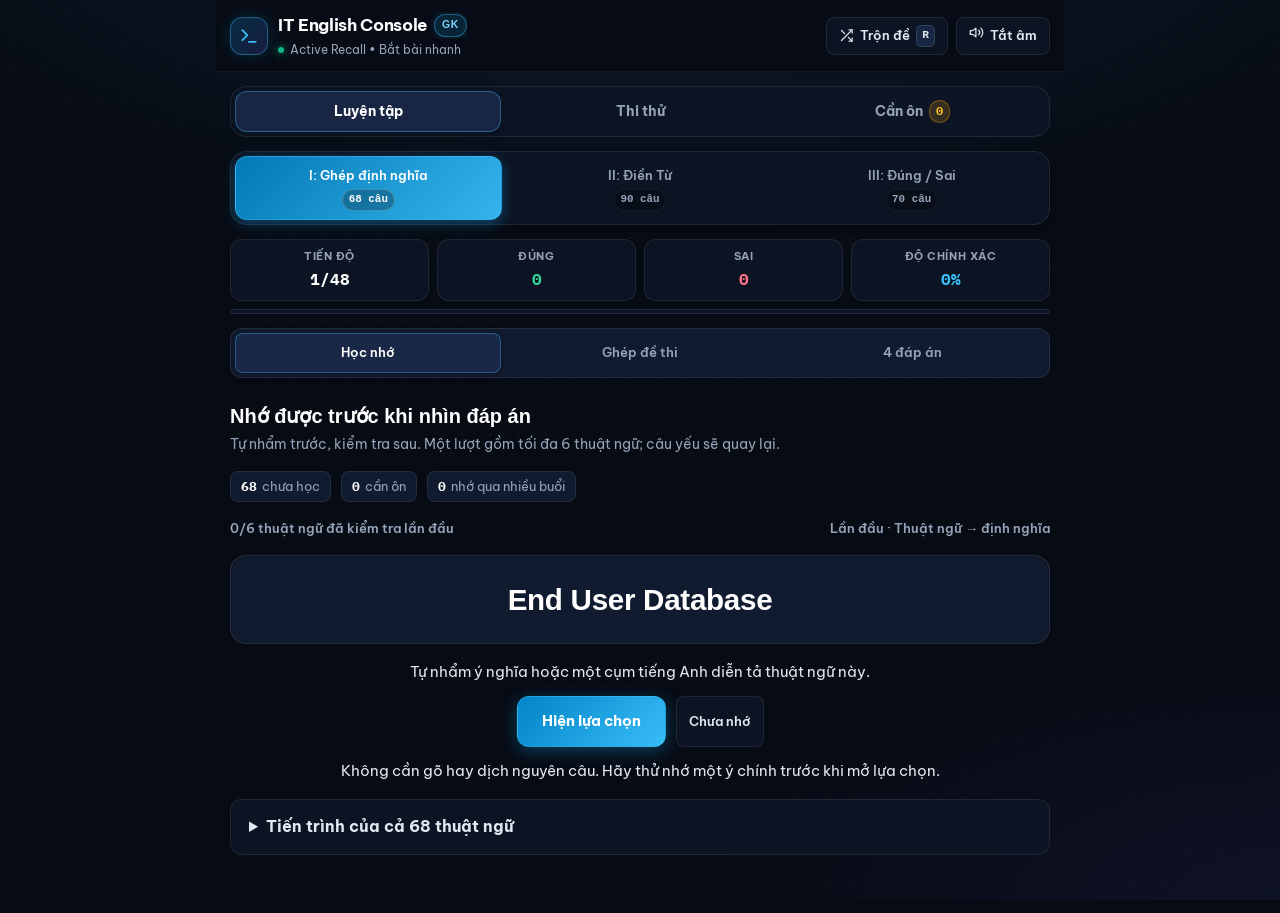
==== commit e8dbfa83: "feat: modernize UI for mobile, add shuffle on replay & expand to 228 questions - Shuffle questions, " ====
--- a/IT_English_Quiz_Revision.html
+++ b/IT_English_Quiz_Revision.html
@@ -66,15 +66,15 @@
     <nav class="segmented-control" role="tablist" aria-label="Chọn phần ôn tập">
       <button class="seg-item active" data-mode="part1" role="tab" aria-selected="true">
         <span>I: Ghép định nghĩa</span>
-        <span class="count">48 câu</span>
+        <span class="count">68 câu</span>
       </button>
       <button class="seg-item" data-mode="part2" role="tab" aria-selected="false">
         <span>II: Điền Từ</span>
-        <span class="count">50 câu</span>
+        <span class="count">90 câu</span>
       </button>
       <button class="seg-item" data-mode="part3" role="tab" aria-selected="false">
         <span>III: Đúng / Sai</span>
-        <span class="count">50 câu</span>
+        <span class="count">70 câu</span>
       </button>
       <button class="seg-item" data-mode="all" role="tab" aria-selected="false">
         <span>Thi Thử Tổng Hợp</span>
--- a/base.css
+++ b/base.css
@@ -1,37 +1,67 @@
 :root {
-  --bg: #090d16;
-  --bg-surface: #0f1523;
-  --surface-1: rgba(17, 24, 39, 0.78);
-  --surface-2: rgba(24, 34, 53, 0.72);
-  --surface-3: rgba(30, 43, 67, 0.85);
-  --surface-hover: rgba(37, 52, 80, 0.9);
+  /* Surface & Base Palette - Deep Midnight Slate */
+  --bg: #070b14;
+  --bg-surface: #0e1526;
+  --surface-1: rgba(14, 22, 38, 0.88);
+  --surface-2: rgba(20, 31, 54, 0.82);
+  --surface-3: rgba(28, 43, 74, 0.85);
+  --surface-hover: rgba(36, 54, 92, 0.9);
+  
+  /* Borders */
   --border-subtle: rgba(255, 255, 255, 0.08);
-  --border-hover: rgba(255, 255, 255, 0.18);
+  --border-hover: rgba(255, 255, 255, 0.16);
   --border-active: #38bdf8;
-  --text-1: #f8fafc;
-  --text-2: #cbd5e1;
-  --text-3: #8492a6;
+  --border-card-top: rgba(255, 255, 255, 0.14);
+
+  /* High-Contrast Typographic Tokens */
+  --text-1: #ffffff;
+  --text-2: #e2e8f0;
+  --text-3: #94a3b8;
+  --text-muted: #64748b;
+
+  /* Vibrant Accents */
   --accent: #38bdf8;
   --accent-deep: #0284c7;
-  --accent-glow: rgba(56, 189, 248, 0.25);
-  --accent-muted: rgba(14, 165, 233, 0.12);
+  --accent-glow: rgba(56, 189, 248, 0.32);
+  --accent-muted: rgba(14, 165, 233, 0.14);
+  --accent-gradient: linear-gradient(135deg, #0284c7 0%, #38bdf8 100%);
+
+  /* Functional Status Tokens (WCAG AAA compliant) */
   --emerald: #10b981;
   --emerald-light: #34d399;
-  --emerald-muted: rgba(16, 185, 129, 0.12);
-  --emerald-border: rgba(16, 185, 129, 0.35);
+  --emerald-muted: rgba(16, 185, 129, 0.14);
+  --emerald-border: rgba(16, 185, 129, 0.45);
+
   --rose: #f43f5e;
   --rose-light: #fb7185;
-  --rose-muted: rgba(244, 63, 94, 0.12);
-  --rose-border: rgba(244, 63, 94, 0.35);
+  --rose-muted: rgba(244, 63, 94, 0.14);
+  --rose-border: rgba(244, 63, 94, 0.45);
+
   --amber: #f59e0b;
+  --amber-light: #fbbf24;
+  --amber-muted: rgba(245, 158, 11, 0.14);
+  --amber-border: rgba(245, 158, 11, 0.38);
+
+  --indigo: #6366f1;
+  --indigo-light: #818cf8;
+  --indigo-muted: rgba(99, 102, 241, 0.14);
+  --indigo-border: rgba(99, 102, 241, 0.38);
+
+  /* Radii & Shadows */
   --radius-sm: 8px;
   --radius-md: 12px;
-  --radius-lg: 18px;
-  --radius-xl: 24px;
-  --shadow-sm: 0 2px 6px rgba(0, 0, 0, 0.3);
-  --shadow-md: 0 10px 28px -6px rgba(0, 0, 0, 0.5), 0 3px 10px rgba(0, 0, 0, 0.3);
-  --shadow-glow: 0 0 25px -4px rgba(14, 165, 233, 0.25);
-  --transition: 180ms cubic-bezier(0.16, 1, 0.3, 1);
+  --radius-lg: 16px;
+  --radius-xl: 20px;
+  --radius-2xl: 24px;
+
+  --shadow-sm: 0 2px 6px rgba(0, 0, 0, 0.35);
+  --shadow-md: 0 10px 28px -6px rgba(0, 0, 0, 0.55), 0 3px 10px rgba(0, 0, 0, 0.35);
+  --shadow-card: 0 18px 48px -12px rgba(0, 0, 0, 0.65), 0 0 0 1px rgba(255, 255, 255, 0.08);
+  --shadow-glow: 0 0 28px -4px rgba(56, 189, 248, 0.3);
+  --shadow-emerald: 0 0 24px -4px rgba(16, 185, 129, 0.3);
+  --shadow-rose: 0 0 24px -4px rgba(244, 63, 94, 0.3);
+
+  --transition: 200ms cubic-bezier(0.16, 1, 0.3, 1);
 }
 
 * {
@@ -44,7 +74,7 @@
 }
 
 ::selection {
-  background: rgba(14, 165, 233, 0.35);
+  background: rgba(56, 189, 248, 0.35);
   color: #ffffff;
 }
 
@@ -56,40 +86,43 @@
   background: var(--bg);
 }
 ::-webkit-scrollbar-thumb {
-  background: #253349;
+  background: #1e2c47;
   border-radius: 4px;
 }
 ::-webkit-scrollbar-thumb:hover {
-  background: #334460;
+  background: #2b3e66;
 }
 
 body {
   background-color: var(--bg);
   background-image:
-    radial-gradient(ellipse 80% 50% at 50% -20%, rgba(14, 165, 233, 0.14), transparent 70%),
-    radial-gradient(ellipse 60% 40% at 100% 100%, rgba(99, 102, 241, 0.08), transparent 60%),
-    radial-gradient(rgba(255, 255, 255, 0.04) 1px, transparent 1px);
-  background-size: 100% 100%, 100% 100%, 24px 24px;
-  color: var(--text-1);
-  font-family: 'Be Vietnam Pro', -apple-system, BlinkMacSystemFont, sans-serif;
+    radial-gradient(ellipse 90% 55% at 50% -15%, rgba(56, 189, 248, 0.12), transparent 75%),
+    radial-gradient(ellipse 70% 45% at 100% 100%, rgba(99, 102, 241, 0.08), transparent 65%),
+    radial-gradient(rgba(255, 255, 255, 0.035) 1px, transparent 1px);
+  background-size: 100% 100%, 100% 100%, 28px 28px;
+  background-attachment: fixed;
+  color: var(--text-2);
+  font-family: 'Be Vietnam Pro', -apple-system, BlinkMacSystemFont, 'Segoe UI', Roboto, sans-serif;
   min-height: 100vh;
   min-height: 100dvh;
   display: flex;
   flex-direction: column;
   align-items: center;
-  padding: 24px 16px max(40px, env(safe-area-inset-bottom, 24px));
-  line-height: 1.5;
+  padding: 16px 14px max(44px, env(safe-area-inset-bottom, 24px));
+  line-height: 1.6;
 }
 
 .app-shell {
   width: 100%;
-  max-width: 780px;
+  max-width: 820px;
   display: flex;
   flex-direction: column;
-  gap: 16px;
-}
-
-/* Top Utility Bar */
+  gap: 14px;
+}
+
+/* ==========================================================================
+   Top Utility Bar & Brand
+   ========================================================================== */
 .top-bar {
   display: flex;
   justify-content: space-between;
@@ -97,27 +130,43 @@
   padding-bottom: 12px;
   border-bottom: 1px solid var(--border-subtle);
   gap: 12px;
+  position: sticky;
+  top: 0;
+  z-index: 100;
+  background: rgba(7, 11, 20, 0.88);
+  backdrop-filter: blur(16px);
+  -webkit-backdrop-filter: blur(16px);
+  margin: -16px -14px 0 -14px;
+  padding: 12px 14px;
+  border-bottom: 1px solid rgba(255, 255, 255, 0.06);
 }
 
 .app-brand {
   display: flex;
   align-items: center;
-  gap: 12px;
+  gap: 10px;
   min-width: 0;
 }
 
 .app-brand-mark {
   width: 38px;
   height: 38px;
-  background: linear-gradient(135deg, rgba(14, 165, 233, 0.2), rgba(99, 102, 241, 0.2));
-  border: 1px solid rgba(56, 189, 248, 0.3);
+  background: linear-gradient(135deg, rgba(14, 165, 233, 0.22), rgba(99, 102, 241, 0.2));
+  border: 1px solid rgba(56, 189, 248, 0.38);
   border-radius: var(--radius-md);
   display: flex;
   align-items: center;
   justify-content: center;
   color: var(--accent);
   flex-shrink: 0;
-  box-shadow: 0 0 15px rgba(14, 165, 233, 0.2);
+  box-shadow: 0 0 16px rgba(14, 165, 233, 0.2);
+  transition: all var(--transition);
+}
+
+.app-brand-mark:hover {
+  transform: translateY(-1px);
+  box-shadow: 0 0 24px rgba(56, 189, 248, 0.35);
+  border-color: var(--accent);
 }
 
 .brand-text {
@@ -131,7 +180,7 @@
   color: var(--text-1);
   display: flex;
   align-items: center;
-  gap: 8px;
+  gap: 6px;
   white-space: nowrap;
   overflow: hidden;
   text-overflow: ellipsis;
@@ -139,23 +188,25 @@
 
 .app-badge-gk {
   font-size: 0.65rem;
-  font-weight: 700;
+  font-weight: 800;
   text-transform: uppercase;
-  letter-spacing: 0.06em;
+  letter-spacing: 0.08em;
   padding: 2px 7px;
   border-radius: 999px;
-  background: rgba(14, 165, 233, 0.15);
-  border: 1px solid rgba(56, 189, 248, 0.35);
-  color: var(--accent);
+  background: rgba(14, 165, 233, 0.16);
+  border: 1px solid rgba(56, 189, 248, 0.4);
+  color: #7dd3fc;
+  box-shadow: 0 0 8px rgba(56, 189, 248, 0.2);
 }
 
 .app-brand-sub {
-  font-size: 0.78rem;
+  font-size: 0.76rem;
   color: var(--text-3);
   display: flex;
   align-items: center;
   gap: 6px;
   white-space: nowrap;
+  margin-top: 1px;
 }
 
 .app-brand-sub .live-dot {
@@ -164,6 +215,12 @@
   border-radius: 50%;
   background: var(--emerald);
   box-shadow: 0 0 8px var(--emerald);
+  animation: pulseDot 2.2s ease-in-out infinite;
+}
+
+@keyframes pulseDot {
+  0%, 100% { opacity: 1; transform: scale(1); box-shadow: 0 0 8px var(--emerald); }
+  50% { opacity: 0.55; transform: scale(0.85); box-shadow: 0 0 3px var(--emerald); }
 }
 
 .top-actions {
@@ -194,6 +251,7 @@
   background: var(--surface-2);
   color: var(--text-1);
   border-color: var(--border-hover);
+  transform: translateY(-1px);
 }
 
 .btn-quiet:active {
@@ -206,8 +264,8 @@
 }
 
 .btn-quiet.is-active {
-  background: rgba(14, 165, 233, 0.12);
-  border-color: rgba(56, 189, 248, 0.3);
+  background: rgba(14, 165, 233, 0.14);
+  border-color: rgba(56, 189, 248, 0.38);
   color: var(--accent);
 }
 
@@ -215,31 +273,35 @@
   font-family: 'IBM Plex Mono', monospace;
   font-size: 0.7rem;
   background: var(--surface-3);
-  border: 1px solid var(--border-subtle);
-  border-radius: 4px;
+  border: 1px solid rgba(255, 255, 255, 0.12);
+  border-radius: 5px;
   padding: 1px 5px;
   color: var(--text-2);
-  font-weight: 500;
-}
-
-/* Segmented Navigation */
+  font-weight: 600;
+  box-shadow: 0 1px 2px rgba(0, 0, 0, 0.4);
+}
+
+/* ==========================================================================
+   Segmented Navigation (Part I / II / III / Exam)
+   ========================================================================== */
 .segmented-control {
   background: var(--surface-1);
-  backdrop-filter: blur(12px);
-  -webkit-backdrop-filter: blur(12px);
+  backdrop-filter: blur(16px);
+  -webkit-backdrop-filter: blur(16px);
   border: 1px solid var(--border-subtle);
   border-radius: var(--radius-lg);
   padding: 4px;
-  display: grid;
-  grid-template-columns: repeat(4, 1fr);
-  gap: 4px;
+  display: flex;
+  gap: 5px;
+  box-shadow: var(--shadow-sm);
 }
 
 .seg-item {
+  flex: 1;
   background: transparent;
   border: 1px solid transparent;
-  color: var(--text-2);
-  padding: 10px 8px;
+  color: var(--text-3);
+  padding: 8px 6px;
   border-radius: var(--radius-md);
   font-size: 0.84rem;
   font-weight: 600;
@@ -251,36 +313,42 @@
   transition: all var(--transition);
   text-align: center;
   touch-action: manipulation;
+  min-height: 48px;
+  justify-content: center;
 }
 
 .seg-item:hover {
   color: var(--text-1);
-  background: rgba(255, 255, 255, 0.03);
+  background: rgba(255, 255, 255, 0.04);
 }
 
 .seg-item.active {
-  background: linear-gradient(180deg, rgba(30, 48, 77, 0.8) 0%, rgba(20, 30, 48, 0.95) 100%);
-  color: var(--text-1);
-  border: 1px solid rgba(56, 189, 248, 0.4);
-  box-shadow: 0 4px 14px -2px rgba(14, 165, 233, 0.2);
+  background: linear-gradient(135deg, rgba(2, 132, 199, 0.9) 0%, rgba(56, 189, 248, 0.95) 100%);
+  color: #ffffff;
+  border: 1px solid rgba(56, 189, 248, 0.5);
+  box-shadow: 0 4px 14px rgba(14, 165, 233, 0.35);
 }
 
 .seg-item .count {
   font-family: 'IBM Plex Mono', monospace;
-  font-size: 0.72rem;
+  font-size: 0.68rem;
   color: var(--text-3);
-  font-weight: 500;
-  background: rgba(0, 0, 0, 0.2);
+  font-weight: 600;
+  background: rgba(0, 0, 0, 0.3);
   padding: 1px 6px;
   border-radius: 999px;
+  border: 1px solid rgba(255, 255, 255, 0.06);
 }
 
 .seg-item.active .count {
-  color: var(--accent);
-  background: rgba(14, 165, 233, 0.15);
-}
-
-/* Scoreboard & Metrics Dashboard */
+  color: #ffffff;
+  background: rgba(0, 0, 0, 0.25);
+  border-color: rgba(255, 255, 255, 0.2);
+}
+
+/* ==========================================================================
+   Metrics Dashboard (Streamlined Stat Strip)
+   ========================================================================== */
 .metrics-dashboard {
   display: flex;
   flex-direction: column;
@@ -295,8 +363,8 @@
 
 .metric-chip {
   background: var(--surface-1);
-  backdrop-filter: blur(12px);
-  -webkit-backdrop-filter: blur(12px);
+  backdrop-filter: blur(14px);
+  -webkit-backdrop-filter: blur(14px);
   border: 1px solid var(--border-subtle);
   border-radius: var(--radius-md);
   padding: 8px 10px;
@@ -306,16 +374,34 @@
   justify-content: center;
   text-align: center;
   gap: 2px;
-  transition: border-color var(--transition);
+  transition: all var(--transition);
+  position: relative;
+  overflow: hidden;
+}
+
+.metric-chip::before {
+  content: '';
+  position: absolute;
+  top: 0;
+  left: 0;
+  right: 0;
+  height: 2px;
+  background: transparent;
+  transition: background var(--transition);
 }
 
 .metric-chip:hover {
   border-color: var(--border-hover);
+  transform: translateY(-1px);
+}
+
+.metric-chip:hover::before {
+  background: var(--accent);
 }
 
 .metric-label {
-  font-size: 0.7rem;
-  font-weight: 600;
+  font-size: 0.68rem;
+  font-weight: 700;
   text-transform: uppercase;
   letter-spacing: 0.05em;
   color: var(--text-3);
@@ -340,69 +426,74 @@
 }
 
 .btn-review-wrong {
-  background: rgba(244, 63, 94, 0.12);
-  border: 1px solid rgba(244, 63, 94, 0.35);
-  color: var(--rose-light);
-  padding: 6px 14px;
+  background: rgba(244, 63, 94, 0.14);
+  border: 1px solid rgba(244, 63, 94, 0.4);
+  color: #fda4af;
+  padding: 7px 14px;
   border-radius: var(--radius-sm);
-  font-size: 0.8rem;
-  font-weight: 600;
+  font-size: 0.82rem;
+  font-weight: 700;
   cursor: pointer;
   display: inline-flex;
   align-items: center;
-  gap: 6px;
+  gap: 7px;
   transition: all var(--transition);
   animation: pulseGlow 2.5s infinite;
   touch-action: manipulation;
 }
 
 .btn-review-wrong:hover {
-  background: rgba(244, 63, 94, 0.2);
+  background: rgba(244, 63, 94, 0.24);
   border-color: var(--rose);
   transform: translateY(-1px);
+  color: #ffffff;
 }
 
 @keyframes pulseGlow {
-  0%, 100% { box-shadow: 0 0 0 0 rgba(244, 63, 94, 0.2); }
-  50% { box-shadow: 0 0 12px 2px rgba(244, 63, 94, 0.25); }
+  0%, 100% { box-shadow: 0 0 0 0 rgba(244, 63, 94, 0.25); }
+  50% { box-shadow: 0 0 14px 2px rgba(244, 63, 94, 0.35); }
 }
 
 .track-line {
   width: 100%;
-  height: 6px;
+  height: 5px;
   background: var(--surface-2);
   border-radius: 999px;
   overflow: hidden;
-  box-shadow: inset 0 1px 2px rgba(0, 0, 0, 0.4);
+  box-shadow: inset 0 1px 3px rgba(0, 0, 0, 0.5);
+  border: 1px solid rgba(255, 255, 255, 0.05);
 }
 
 .track-fill {
   height: 100%;
-  background: linear-gradient(90deg, #0284c7 0%, #0ea5e9 50%, #38bdf8 100%);
+  background: linear-gradient(90deg, #0284c7 0%, #0ea5e9 60%, #38bdf8 100%);
   width: 0%;
-  transition: width 250ms ease-out;
+  transition: width 280ms cubic-bezier(0.16, 1, 0.3, 1);
   border-radius: 999px;
-  box-shadow: 0 0 10px rgba(56, 189, 248, 0.5);
-}
-
-/* Main Console Surface */
+  box-shadow: 0 0 10px rgba(56, 189, 248, 0.6);
+}
+
+/* ==========================================================================
+   Main Console Surface (Hero Card)
+   ========================================================================== */
 .console-card {
   background: var(--surface-1);
   backdrop-filter: blur(20px);
   -webkit-backdrop-filter: blur(20px);
   border: 1px solid var(--border-subtle);
+  border-top: 1px solid var(--border-card-top);
   border-radius: var(--radius-xl);
-  padding: 28px;
+  padding: 24px;
   display: flex;
   flex-direction: column;
-  gap: 22px;
-  box-shadow: var(--shadow-md);
+  gap: 18px;
+  box-shadow: var(--shadow-card);
   position: relative;
   animation: cardIn 220ms cubic-bezier(0.16, 1, 0.3, 1);
 }
 
 @keyframes cardIn {
-  from { opacity: 0; transform: translateY(6px); }
+  from { opacity: 0; transform: translateY(8px); }
   to { opacity: 1; transform: translateY(0); }
 }
 
@@ -419,10 +510,10 @@
   align-items: center;
   gap: 6px;
   font-size: 0.74rem;
-  font-weight: 600;
+  font-weight: 700;
   color: var(--accent);
-  background: rgba(14, 165, 233, 0.1);
-  border: 1px solid rgba(56, 189, 248, 0.25);
+  background: rgba(14, 165, 233, 0.12);
+  border: 1px solid rgba(56, 189, 248, 0.3);
   border-radius: 999px;
   padding: 3px 10px;
   letter-spacing: 0.03em;
@@ -430,27 +521,39 @@
 
 .meta-counter {
   font-family: 'IBM Plex Mono', monospace;
-  font-size: 0.8rem;
+  font-size: 0.78rem;
   color: var(--text-3);
   font-variant-numeric: tabular-nums;
-  background: rgba(255, 255, 255, 0.04);
+  background: rgba(255, 255, 255, 0.05);
   padding: 3px 8px;
   border-radius: var(--radius-sm);
   border: 1px solid var(--border-subtle);
-}
-
-/* Pure Question Text: Absolutely NO spoilers or highlighted hints before answering */
+  font-weight: 600;
+}
+
+/* Pure Question Text: Crisp, highly legible */
 .question-prompt {
-  font-size: 1.25rem;
+  font-size: 1.2rem;
   font-weight: 600;
-  line-height: 1.65;
-  color: #f1f5f9;
-  max-width: 70ch;
+  line-height: 1.68;
+  color: #ffffff;
+  max-width: 72ch;
   letter-spacing: -0.01em;
   word-break: break-word;
 }
 
-/* Options Stack */
+/* Highlighted clues in question prompt */
+.prompt-highlight {
+  background: rgba(245, 158, 11, 0.22);
+  color: #fef3c7;
+  border-bottom: 2px solid var(--amber);
+  padding: 1px 4px;
+  border-radius: 4px;
+}
+
+/* ==========================================================================
+   Options Stack (Multiple Choice Cards)
+   ========================================================================== */
 .options-stack {
   display: flex;
   flex-direction: column;
@@ -460,10 +563,10 @@
 .choice-row {
   background: var(--surface-2);
   border: 1px solid var(--border-subtle);
-  color: var(--text-1);
+  color: var(--text-2);
   padding: 14px 18px;
   border-radius: var(--radius-md);
-  font-size: 0.98rem;
+  font-size: 0.95rem;
   font-weight: 500;
   cursor: pointer;
   display: flex;
@@ -472,18 +575,21 @@
   transition: all var(--transition);
   text-align: left;
   outline: none;
-  min-height: 52px;
+  min-height: 54px;
   touch-action: manipulation;
+  line-height: 1.55;
 }
 
 .choice-row:hover:not(:disabled) {
-  background: var(--surface-3);
-  border-color: rgba(56, 189, 248, 0.3);
+  background: var(--surface-hover);
+  border-color: rgba(56, 189, 248, 0.4);
+  color: #ffffff;
   transform: translateY(-1px);
+  box-shadow: 0 4px 14px rgba(0, 0, 0, 0.3);
 }
 
 .choice-row:active:not(:disabled) {
-  transform: scale(0.99);
+  transform: translateY(0);
 }
 
 .choice-row:focus-visible {
@@ -494,29 +600,29 @@
 .choice-row.state-correct {
   background: var(--emerald-muted) !important;
   border-color: var(--emerald) !important;
-  color: var(--emerald-light) !important;
-  box-shadow: 0 0 16px rgba(16, 185, 129, 0.2);
+  color: #ffffff !important;
+  box-shadow: var(--shadow-emerald);
 }
 
 .choice-row.state-correct .key-badge {
   background: var(--emerald);
-  color: #0b0f17;
+  color: #06110d;
   border-color: var(--emerald);
-  font-weight: 700;
+  font-weight: 800;
 }
 
 .choice-row.state-incorrect {
   background: var(--rose-muted) !important;
   border-color: var(--rose) !important;
-  color: var(--rose-light) !important;
-  box-shadow: 0 0 16px rgba(244, 63, 94, 0.2);
+  color: #ffffff !important;
+  box-shadow: var(--shadow-rose);
 }
 
 .choice-row.state-incorrect .key-badge {
   background: var(--rose);
   color: #ffffff;
   border-color: var(--rose);
-  font-weight: 700;
+  font-weight: 800;
 }
 
 .choice-row:disabled {
@@ -533,7 +639,7 @@
 
 .choice-text {
   flex: 1;
-  line-height: 1.45;
+  line-height: 1.55;
   word-break: break-word;
 }
 
@@ -541,10 +647,10 @@
   font-family: 'IBM Plex Mono', monospace;
   font-size: 0.8rem;
   font-weight: 700;
-  background: var(--surface-1);
-  border: 1px solid var(--border-subtle);
-  width: 28px;
-  height: 28px;
+  background: var(--surface-3);
+  border: 1px solid rgba(255, 255, 255, 0.12);
+  width: 30px;
+  height: 30px;
   border-radius: 8px;
   display: flex;
   align-items: center;
@@ -552,14 +658,18 @@
   color: var(--text-2);
   flex-shrink: 0;
   transition: all var(--transition);
+  box-shadow: 0 1px 3px rgba(0, 0, 0, 0.35);
 }
 
 .choice-row:hover:not(:disabled) .key-badge {
   border-color: var(--accent);
   color: var(--accent);
-}
-
-/* True/False Buttons */
+  background: var(--surface-hover);
+}
+
+/* ==========================================================================
+   Binary Choice Stack (True / False)
+   ========================================================================== */
 .binary-stack {
   display: grid;
   grid-template-columns: 1fr 1fr;
@@ -569,84 +679,85 @@
 .binary-btn {
   background: var(--surface-2);
   border: 1px solid var(--border-subtle);
-  padding: 18px 16px;
+  color: var(--text-1);
+  padding: 16px 18px;
   border-radius: var(--radius-md);
-  font-size: 1rem;
-  font-weight: 600;
+  font-size: 0.98rem;
+  font-weight: 700;
   cursor: pointer;
   display: flex;
   align-items: center;
   justify-content: center;
-  gap: 12px;
+  gap: 10px;
   transition: all var(--transition);
-  color: var(--text-1);
   min-height: 56px;
   touch-action: manipulation;
 }
 
 .binary-btn:hover:not(:disabled) {
-  background: var(--surface-3);
-  border-color: var(--border-hover);
-  transform: translateY(-1px);
+  background: var(--surface-hover);
+  border-color: rgba(56, 189, 248, 0.4);
+  transform: translateY(-2px);
+  box-shadow: 0 4px 14px rgba(0, 0, 0, 0.3);
 }
 
 .binary-btn:active:not(:disabled) {
-  transform: scale(0.99);
+  transform: translateY(0);
 }
 
 .binary-btn.state-correct {
   background: var(--emerald-muted) !important;
   border-color: var(--emerald) !important;
-  color: var(--emerald-light) !important;
-  box-shadow: 0 0 16px rgba(16, 185, 129, 0.2);
+  color: #ffffff !important;
+  box-shadow: var(--shadow-emerald);
 }
 
 .binary-btn.state-correct .key-badge {
   background: var(--emerald);
-  color: #0b0f17;
-  border-color: var(--emerald);
-  font-weight: 700;
+  color: #06110d;
 }
 
 .binary-btn.state-incorrect {
   background: var(--rose-muted) !important;
   border-color: var(--rose) !important;
-  color: var(--rose-light) !important;
-  box-shadow: 0 0 16px rgba(244, 63, 94, 0.2);
+  color: #ffffff !important;
+  box-shadow: var(--shadow-rose);
 }
 
 .binary-btn.state-incorrect .key-badge {
   background: var(--rose);
   color: #ffffff;
-  border-color: var(--rose);
-  font-weight: 700;
 }
 
 .binary-btn:disabled {
   cursor: default;
 }
 
-/* Feedback & Translation Panel */
+/* ==========================================================================
+   Feedback Panel & Memory Guidance
+   ========================================================================== */
 .feedback-panel {
-  background: linear-gradient(180deg, rgba(20, 29, 46, 0.95) 0%, rgba(14, 21, 35, 0.95) 100%);
+  display: flex;
+  flex-direction: column;
+  gap: 14px;
+  background: var(--surface-2);
   border: 1px solid var(--border-subtle);
   border-radius: var(--radius-lg);
-  padding: 20px;
-  display: flex;
-  flex-direction: column;
-  gap: 14px;
-  animation: enterFeedback 200ms cubic-bezier(0.16, 1, 0.3, 1);
-  box-shadow: 0 8px 24px -4px rgba(0, 0, 0, 0.4);
+  padding: 18px 20px;
+  animation: slideUp 240ms cubic-bezier(0.16, 1, 0.3, 1);
+}
+
+@keyframes slideUp {
+  from { opacity: 0; transform: translateY(10px); }
+  to { opacity: 1; transform: translateY(0); }
 }
 
 .feedback-status {
   display: flex;
   align-items: center;
   gap: 10px;
-  font-size: 0.92rem;
-  font-weight: 700;
-  letter-spacing: 0.01em;
-  line-height: 1.4;
+  font-size: 0.95rem;
+  font-weight: 700;
 }
 
 .feedback-status.is-correct {
@@ -661,212 +772,187 @@
   width: 24px;
   height: 24px;
   border-radius: 50%;
-  display: inline-flex;
+  display: flex;
   align-items: center;
   justify-content: center;
-  font-size: 0.82rem;
-  font-weight: 800;
+  font-size: 0.78rem;
   flex-shrink: 0;
 }
 
 .feedback-status.is-correct .status-icon-pill {
-  background: rgba(16, 185, 129, 0.2);
-  color: var(--emerald-light);
-  border: 1px solid var(--emerald);
+  background: var(--emerald);
+  color: #06110d;
 }
 
 .feedback-status.is-incorrect .status-icon-pill {
-  background: rgba(244, 63, 94, 0.2);
-  color: var(--rose-light);
-  border: 1px solid var(--rose);
+  background: var(--rose);
+  color: #ffffff;
 }
 
 .clue-discovery-box {
-  background: linear-gradient(135deg, rgba(14, 165, 233, 0.08) 0%, rgba(99, 102, 241, 0.05) 100%);
-  border: 1px solid rgba(56, 189, 248, 0.25);
+  display: flex;
+  flex-direction: column;
+  gap: 8px;
+  background: rgba(0, 0, 0, 0.28);
+  border: 1px solid rgba(255, 255, 255, 0.06);
   border-radius: var(--radius-md);
-  padding: 14px 16px;
+  padding: 12px 16px;
+}
+
+.clue-item {
   display: flex;
   flex-direction: column;
-  gap: 10px;
-}
-
-.clue-item {
-  display: flex;
-  flex-direction: column;
-  gap: 4px;
+  gap: 3px;
 }
 
 .clue-label {
-  font-size: 0.74rem;
-  font-weight: 700;
-  color: var(--accent);
+  font-size: 0.75rem;
+  font-weight: 700;
   text-transform: uppercase;
-  letter-spacing: 0.05em;
-  display: flex;
-  align-items: center;
-  gap: 5px;
+  letter-spacing: 0.04em;
+  color: var(--amber-light);
 }
 
 .clue-val-keyword {
   font-family: 'IBM Plex Mono', monospace;
+  font-size: 0.92rem;
+  color: #ffffff;
   font-weight: 600;
-  color: #7dd3fc;
-  font-size: 0.95rem;
-  background: rgba(14, 165, 233, 0.12);
-  padding: 4px 8px;
-  border-radius: 6px;
-  display: inline-block;
-  width: fit-content;
-  max-width: 100%;
-  word-break: break-word;
 }
 
 .clue-val-tip {
-  font-size: 0.9rem;
+  color: #bae6fd;
+  font-size: 0.88rem;
+  line-height: 1.55;
+}
+
+.feedback-vn {
   color: var(--text-2);
-  line-height: 1.55;
-}
-
-.feedback-vn {
   font-size: 0.92rem;
-  color: var(--text-2);
-  line-height: 1.6;
+  line-height: 1.65;
   border-top: 1px solid var(--border-subtle);
   padding-top: 12px;
 }
 
-.prompt-highlight {
-  background: rgba(14, 165, 233, 0.18);
-  color: #7dd3fc;
-  border: 1px solid rgba(56, 189, 248, 0.35);
-  border-radius: 6px;
-  padding: 1px 6px;
-  font-weight: 600;
-  box-shadow: 0 0 10px rgba(14, 165, 233, 0.2);
-}
-
-/* Controls Action Bar */
+/* ==========================================================================
+   Controls Row & Sticky Bottom on Mobile
+   ========================================================================== */
 .controls-row {
   display: flex;
   justify-content: space-between;
   align-items: center;
-  padding-top: 6px;
-  gap: 12px;
+  gap: 14px;
+  margin-top: 6px;
 }
 
 .desktop-hint {
   font-size: 0.82rem;
-  color: var(--text-3);
+  color: var(--text-muted);
   display: flex;
   align-items: center;
   gap: 6px;
 }
 
 .btn-primary {
-  background: linear-gradient(135deg, #0284c7 0%, #0ea5e9 100%);
-  border: 1px solid rgba(255, 255, 255, 0.15);
-  color: #ffffff;
+  background: var(--accent-gradient);
+  border: 1px solid rgba(56, 189, 248, 0.4);
+  color: #ffffff;
+  font-weight: 700;
+  font-size: 0.95rem;
   padding: 12px 24px;
   border-radius: var(--radius-md);
-  font-size: 0.94rem;
-  font-weight: 700;
   cursor: pointer;
   display: inline-flex;
   align-items: center;
   justify-content: center;
   gap: 8px;
   transition: all var(--transition);
-  box-shadow: 0 4px 16px rgba(14, 165, 233, 0.3);
+  box-shadow: 0 4px 18px rgba(14, 165, 233, 0.35);
+  min-height: 48px;
   touch-action: manipulation;
-  min-height: 46px;
 }
 
 .btn-primary:hover {
-  background: linear-gradient(135deg, #0369a1 0%, #0284c7 100%);
-  transform: translateY(-1px);
-  box-shadow: 0 6px 20px rgba(14, 165, 233, 0.4);
+  transform: translateY(-2px);
+  box-shadow: 0 6px 24px rgba(56, 189, 248, 0.5);
+  border-color: #7dd3fc;
 }
 
 .btn-primary:active {
-  transform: scale(0.98);
+  transform: translateY(0);
 }
 
 .btn-primary:focus-visible {
   outline: 2px solid var(--accent);
-  outline-offset: 2px;
-}
-
-/* Completion Screen */
+  outline-offset: 3px;
+}
+
+/* ==========================================================================
+   Summary Screen
+   ========================================================================== */
 .summary-card {
+  align-items: center;
   text-align: center;
-  padding: 44px 24px;
-  display: flex;
-  flex-direction: column;
-  align-items: center;
+  padding: 36px 24px;
   gap: 20px;
 }
 
 .summary-badge-score {
-  width: 104px;
-  height: 104px;
+  width: 100px;
+  height: 100px;
   border-radius: 50%;
-  background: linear-gradient(135deg, rgba(14, 165, 233, 0.15), rgba(99, 102, 241, 0.15));
-  border: 2px solid rgba(56, 189, 248, 0.4);
+  background: linear-gradient(135deg, rgba(2, 132, 199, 0.2) 0%, rgba(56, 189, 248, 0.25) 100%);
+  border: 2px solid var(--accent);
+  box-shadow: 0 0 32px rgba(56, 189, 248, 0.4);
   display: flex;
   align-items: center;
   justify-content: center;
-  box-shadow: 0 0 30px rgba(14, 165, 233, 0.25);
 }
 
 .summary-numeral {
   font-family: 'IBM Plex Mono', monospace;
-  font-size: 2.2rem;
+  font-size: 1.9rem;
   font-weight: 800;
   color: #ffffff;
-  letter-spacing: -0.03em;
-  line-height: 1;
-}
-
-.summary-heading {
-  font-size: 1.4rem;
-  font-weight: 800;
-  color: var(--text-1);
-  letter-spacing: -0.02em;
 }
 
 .summary-tier {
-  font-size: 0.95rem;
-  font-weight: 600;
+  font-size: 0.85rem;
+  font-weight: 700;
+  text-transform: uppercase;
+  letter-spacing: 0.08em;
   padding: 4px 14px;
   border-radius: 999px;
-  display: inline-flex;
-  align-items: center;
-  gap: 6px;
-}
-
-.summary-tier.tier-high {
-  background: var(--emerald-muted);
-  border: 1px solid var(--emerald-border);
+}
+
+.tier-high {
+  background: rgba(16, 185, 129, 0.16);
+  border: 1px solid var(--emerald);
   color: var(--emerald-light);
 }
 
-.summary-tier.tier-mid {
-  background: rgba(245, 158, 11, 0.12);
-  border: 1px solid rgba(245, 158, 11, 0.35);
-  color: #fbbf24;
-}
-
-.summary-tier.tier-low {
-  background: var(--rose-muted);
-  border: 1px solid var(--rose-border);
+.tier-mid {
+  background: rgba(245, 158, 11, 0.16);
+  border: 1px solid var(--amber);
+  color: var(--amber-light);
+}
+
+.tier-low {
+  background: rgba(244, 63, 94, 0.16);
+  border: 1px solid var(--rose);
   color: var(--rose-light);
 }
 
+.summary-heading {
+  font-size: 1.45rem;
+  font-weight: 800;
+  color: #ffffff;
+}
+
 .summary-desc {
-  color: var(--text-2);
+  max-width: 48ch;
+  color: var(--text-3);
   font-size: 0.95rem;
-  max-width: 480px;
   line-height: 1.6;
 }
 
@@ -876,132 +962,89 @@
   gap: 12px;
   width: 100%;
   max-width: 420px;
-  margin: 8px 0;
-}
-
-.summary-stat-item {
   background: var(--surface-2);
   border: 1px solid var(--border-subtle);
-  border-radius: var(--radius-md);
-  padding: 12px 8px;
+  border-radius: var(--radius-lg);
+  padding: 16px;
+}
+
+.summary-stat-item {
+  display: flex;
+  flex-direction: column;
+  gap: 4px;
 }
 
 .summary-stat-label {
   font-size: 0.72rem;
+  font-weight: 700;
+  text-transform: uppercase;
   color: var(--text-3);
-  text-transform: uppercase;
-  font-weight: 600;
 }
 
 .summary-stat-val {
   font-family: 'IBM Plex Mono', monospace;
   font-size: 1.25rem;
   font-weight: 700;
-  margin-top: 4px;
-}
-
-/* Keyboard navigation help bar */
+  color: var(--text-1);
+}
+
+/* ==========================================================================
+   Footer Shortcuts Legend
+   ========================================================================== */
 .shortcuts-footer {
   display: flex;
+  flex-wrap: wrap;
+  gap: 8px;
   justify-content: center;
-  align-items: center;
-  gap: 14px;
+  padding-top: 10px;
+}
+
+.shortcut-pill {
   font-size: 0.76rem;
-  color: var(--text-3);
-  padding-top: 8px;
-  flex-wrap: wrap;
-}
-
-.shortcut-pill {
-  display: flex;
+  color: var(--text-muted);
+  display: inline-flex;
   align-items: center;
   gap: 5px;
-}
-
-@keyframes enterFeedback {
-  from { opacity: 0; transform: translateY(6px); }
-  to { opacity: 1; transform: translateY(0); }
-}
-
-.def-search-input {
-  background: var(--surface-2);
+  background: var(--surface-1);
+  padding: 4px 10px;
+  border-radius: var(--radius-sm);
   border: 1px solid var(--border-subtle);
-  border-radius: var(--radius-sm);
-  color: var(--text-1);
-  padding: 6px 10px;
-  font-size: 0.8rem;
-  width: 190px;
-  outline: none;
-  transition: all var(--transition);
-}
-
-.def-search-input:focus {
-  border-color: var(--accent);
-  box-shadow: 0 0 10px rgba(14, 165, 233, 0.2);
-}
-
-/* Mobile Web Optimizations */
+}
+
+/* ==========================================================================
+   Responsive / Mobile Optimization Breakpoints
+   ========================================================================== */
 @media (max-width: 640px) {
   body {
-    padding: 14px 12px max(32px, env(safe-area-inset-bottom, 16px));
+    padding: 10px 10px 80px 10px;
   }
 
   .app-shell {
-    gap: 12px;
+    gap: 10px;
   }
 
   .top-bar {
-    padding-bottom: 8px;
-    gap: 8px;
-  }
-
-  .app-brand {
-    min-width: 0;
-    flex: 1;
-    gap: 8px;
+    margin: -10px -10px 0 -10px;
+    padding: 10px 12px;
   }
 
   .app-brand-mark {
-    width: 30px;
-    height: 30px;
-    flex-shrink: 0;
-  }
-
-  .brand-text {
-    min-width: 0;
-    flex: 1;
+    width: 32px;
+    height: 32px;
   }
 
   .app-brand-title {
-    font-size: 0.88rem;
-    gap: 5px;
-    white-space: nowrap;
-    overflow: hidden;
-    text-overflow: ellipsis;
+    font-size: 0.95rem;
   }
 
   .app-brand-sub {
-    font-size: 0.67rem;
-    white-space: nowrap;
-    overflow: hidden;
-    text-overflow: ellipsis;
-  }
-
-  .top-actions {
-    gap: 5px;
-    flex-shrink: 0;
+    font-size: 0.72rem;
   }
 
   .btn-quiet {
-    padding: 5px 8px;
-    font-size: 0.74rem;
-    min-height: 32px;
-    gap: 4px;
-  }
-
-  .btn-quiet svg {
-    width: 13px;
-    height: 13px;
+    padding: 6px 10px;
+    font-size: 0.78rem;
+    min-height: 36px;
   }
 
   .btn-quiet kbd {
@@ -1009,13 +1052,19 @@
   }
 
   .segmented-control {
-    grid-template-columns: 1fr 1fr;
-    gap: 4px;
+    gap: 3px;
+    padding: 3px;
   }
 
   .seg-item {
-    padding: 8px 6px;
-    font-size: 0.8rem;
+    font-size: 0.78rem;
+    padding: 8px 4px;
+    min-height: 44px;
+  }
+
+  .seg-item .count {
+    font-size: 0.65rem;
+    padding: 0 4px;
   }
 
   .metrics-grid {
@@ -1023,11 +1072,11 @@
   }
 
   .metric-chip {
-    padding: 6px 4px;
+    padding: 6px 6px;
   }
 
   .metric-label {
-    font-size: 0.65rem;
+    font-size: 0.62rem;
   }
 
   .metric-value {
@@ -1035,105 +1084,78 @@
   }
 
   .console-card {
-    padding: 18px 14px;
+    padding: 16px;
     border-radius: var(--radius-lg);
-    gap: 16px;
-  }
-
-  .card-meta {
-    gap: 6px;
-  }
-
-  .meta-phase-badge {
-    font-size: 0.7rem;
-    padding: 2px 8px;
-  }
-
-  .meta-counter {
-    font-size: 0.74rem;
-    padding: 2px 6px;
+    gap: 14px;
   }
 
   .question-prompt {
     font-size: 1.08rem;
-    line-height: 1.55;
+    line-height: 1.6;
   }
 
   .choice-row {
     padding: 12px 14px;
+    min-height: 52px;
+    font-size: 0.92rem;
+    border-radius: var(--radius-md);
+  }
+
+  .choice-row kbd {
+    display: none;
+  }
+
+  .binary-stack {
+    gap: 8px;
+  }
+
+  .binary-btn {
+    padding: 14px 12px;
+    font-size: 0.92rem;
+    min-height: 52px;
+  }
+
+  .feedback-panel {
+    padding: 14px 16px;
+    gap: 12px;
+  }
+
+  .feedback-status {
+    font-size: 0.88rem;
+  }
+
+  .feedback-vn {
+    font-size: 0.86rem;
+  }
+
+  /* Fixed sticky Next button on mobile */
+  .controls-row {
+    position: fixed;
+    bottom: 0;
+    left: 0;
+    right: 0;
+    background: rgba(7, 11, 20, 0.94);
+    backdrop-filter: blur(16px);
+    -webkit-backdrop-filter: blur(16px);
+    padding: 10px 14px max(12px, env(safe-area-inset-bottom, 12px));
+    border-top: 1px solid rgba(255, 255, 255, 0.08);
+    z-index: 999;
+    margin: 0;
+    box-shadow: 0 -8px 24px rgba(0, 0, 0, 0.6);
+  }
+
+  .controls-row .btn-primary {
+    width: 100%;
     min-height: 48px;
-    font-size: 0.92rem;
-  }
-
-  /* Hide numeric keyboard shortcut badge on mobile */
-  .choice-row > kbd {
-    display: none;
-  }
-
-  .key-badge {
-    width: 25px;
-    height: 25px;
-    font-size: 0.75rem;
-  }
-
-  .binary-stack {
-    grid-template-columns: 1fr 1fr;
-    gap: 8px;
-  }
-
-  .binary-btn {
-    padding: 12px 6px;
-    min-height: 48px;
-    font-size: 0.82rem;
-    font-weight: 700;
-    gap: 6px;
-  }
-
-  .binary-btn .key-badge {
-    width: 22px;
-    height: 22px;
-    font-size: 0.72rem;
-  }
-
-  .feedback-panel {
-    padding: 16px 14px;
-    gap: 12px;
-  }
-
-  .controls-row {
-    flex-direction: column-reverse;
-    gap: 10px;
-    align-items: stretch;
+    font-size: 0.95rem;
+    border-radius: var(--radius-md);
   }
 
   .desktop-hint {
-    display: none;
-  }
-
-  .btn-primary {
-    width: 100%;
-    padding: 14px;
-    font-size: 0.98rem;
+    display: none !important;
   }
 
   .shortcuts-footer {
     display: none;
   }
-
-  .summary-card {
-    padding: 32px 16px;
-  }
-
-  .summary-badge-score {
-    width: 88px;
-    height: 88px;
-  }
-
-  .summary-numeral {
-    font-size: 1.9rem;
-  }
-
-  .summary-heading {
-    font-size: 1.25rem;
-  }
-}
+}
--- a/study.css
+++ b/study.css
@@ -1,206 +1,814 @@
-/* Preserve the dark study console, with quieter surfaces and clearer actions. */
-body { background-image:none; }
-.app-brand-mark { box-shadow:none; background:var(--surface-2); }
-.app-shell { gap:20px; }
-[hidden] { display:none !important; }
-button, input { font:inherit; }
-button { touch-action:manipulation; }
-button:disabled { opacity:.45; cursor:not-allowed; }
-:focus-visible { outline:2px solid var(--accent); outline-offset:4px; }
-.study-navigation { display:grid; gap:16px; }
-.study-tabs { display:flex; gap:4px; border-bottom:1px solid var(--border-hover); }
-.study-tabs button { color:var(--text-2); border:0; border-bottom:2px solid transparent; padding:12px 16px; background:none; cursor:pointer; font-weight:600; min-height:48px; }
-.study-tabs button.active { color:var(--accent); border-bottom-color:var(--accent); }
-#due-count { font-variant-numeric:tabular-nums; margin-left:4px; }
-#study-context strong { font-size:1.2rem; }
-#study-context p { color:var(--text-2); font-size:.88rem; margin-top:6px; max-width:68ch; line-height:1.7; }
-.session-tools { display:flex; justify-content:space-between; align-items:center; gap:12px; }
-#save-status { color:var(--text-2); font-size:.76rem; }
-.console-card { border-radius:14px; box-shadow:none; }
-.metric-value { font-variant-numeric:tabular-nums; }
-.metric-label,.app-badge-gk,.app-brand-sub { font-size:.75rem !important; }
-.live-dot,.summary-badge-score,.track-fill { box-shadow:none; }
-.mode-switch { display:flex; align-items:center; gap:16px; margin-bottom:12px; font-size:.85rem; color:var(--text-2); }
-.def-search-input { min-height:44px; caret-color:var(--accent); }
-.def-search-input::placeholder { color:var(--text-2); }
-.exam-selected { border-color:var(--accent) !important; background:var(--accent-muted) !important; }
-.exam-map { margin-top:20px; padding-top:20px; border-top:1px solid var(--border-hover); }
-.exam-map p { color:var(--text-2); font-size:.85rem; margin-bottom:12px; }
-.exam-map>div { display:grid; grid-template-columns:repeat(auto-fit,minmax(42px,1fr)); gap:8px; margin-bottom:16px; }
-.exam-map button { min-height:44px; cursor:pointer; }
-.exam-map>div button { color:var(--text-2); background:var(--bg-surface); border:1px solid var(--border-hover); border-radius:8px; font-variant-numeric:tabular-nums; }
-.exam-map button.answered { color:var(--accent); background:var(--accent-muted); }
-.exam-map button.flagged { border-color:var(--amber); }
-.exam-map button.current { outline:2px solid var(--accent); outline-offset:2px; }
-.exam-review { margin-top:28px; }
-.exam-review h2 { font-size:1.2rem; margin-bottom:16px; }
-.exam-review details { border-bottom:1px solid var(--border-hover); padding:16px 0; }
-.exam-review summary { cursor:pointer; line-height:1.6; }
-.exam-review p { margin-top:12px; color:var(--text-2); }
-#study-notice { color:var(--text-2); font-size:.85rem; min-height:1.5em; }
-.feedback-panel { border-radius:12px; }
-mark.prompt-highlight { color:var(--accent); background:var(--accent-muted); }
-.guided-matching { display:grid; gap:20px; }
-.guided-study #study-context,.guided-study .session-tools,.guided-study .metrics-dashboard { display:none; }
-.guided-study .study-navigation { gap:0; }
-.guided-study .segmented-control { grid-template-columns:repeat(3,minmax(0,1fr)); }
-.guided-study .btn-primary { box-shadow:none; }
-.guided-intro { display:flex; justify-content:space-between; align-items:flex-start; gap:20px; }
-.guided-intro h2 { font-size:1.18rem; line-height:1.5; }
-.guided-intro p { color:var(--text-2); font-size:.86rem; margin-top:6px; line-height:1.6; }
-.guided-intro button { flex-shrink:0; min-height:44px; }
-.guided-settings { display:flex; flex-wrap:wrap; align-items:center; gap:12px; color:var(--text-2); font-size:.85rem; }
-.guided-settings select { color:var(--text-1); background:var(--bg-surface); border:1px solid var(--border-hover); border-radius:8px; min-height:44px; padding:8px 12px; font:inherit; }
-.guided-settings>span { margin-left:auto; font-variant-numeric:tabular-nums; }
-.guided-question { position:sticky; top:0; z-index:10; padding:20px 0 16px; background:var(--bg); border-top:1px solid var(--border-hover); border-bottom:1px solid var(--border-hover); scroll-margin-top:12px; }
-.guided-question-meta { display:flex; justify-content:space-between; gap:12px; color:var(--text-2); font-size:.8rem; font-variant-numeric:tabular-nums; }
-.guided-question h3 { font-size:1.7rem; line-height:1.35; margin:10px 0 6px; overflow-wrap:anywhere; }
-.guided-question p { font-size:.82rem; color:var(--text-2); }
-.guided-filters { display:flex; gap:16px; align-items:flex-end; justify-content:space-between; }
-.guided-search-label { display:grid; gap:8px; font-size:.8rem; color:var(--text-2); flex:1; max-width:380px; }
-.guided-search-label input { width:100%; font:inherit; font-size:.88rem; }
-.guided-hide-used { display:flex; gap:8px; align-items:center; min-height:44px; font-size:.8rem; color:var(--text-2); cursor:pointer; }
-.guided-hide-used input { width:18px; height:18px; accent-color:var(--accent); flex-shrink:0; }
-.guided-options { display:grid; grid-template-columns:1fr 1fr; gap:12px; align-items:stretch; }
-.guided-option { display:flex; align-items:flex-start; gap:12px; text-align:left; padding:16px; min-height:64px; border:1px solid var(--border-hover); border-radius:10px; background:var(--bg-surface); color:var(--text-1); cursor:pointer; line-height:1.65; font-size:.92rem; }
-.guided-option:hover:not(:disabled) { border-color:var(--accent); background:var(--surface-hover); }
-.guided-letter { display:grid; place-items:center; min-width:28px; min-height:28px; border-radius:6px; background:var(--surface-3); color:var(--text-2); font-size:.8rem; font-weight:700; }
-.guided-option.is-picked { border-color:var(--accent); background:var(--accent-muted); }
-.guided-option.is-picked .guided-letter { color:var(--bg); background:var(--accent); }
-.guided-option-state { display:block; font-size:.78rem; color:var(--text-2); }
-.guided-option-state:not(:empty) { margin-top:10px; }
-.guided-option:disabled { opacity:1; cursor:default; }
-.guided-option.is-right { border-color:var(--emerald-light); }
-.guided-option.is-wrong { border-color:var(--rose-light); }
-.guided-controls { display:flex; gap:12px; align-items:center; position:sticky; bottom:0; z-index:10; padding:14px 0 max(14px,env(safe-area-inset-bottom)); background:var(--bg); border-top:1px solid var(--border-hover); }
-.guided-controls .btn-primary { margin-left:auto; }
-.guided-controls button { min-height:48px; }
-.guided-overview { border-top:1px solid var(--border-hover); padding-top:18px; }
-.guided-overview summary,.guided-feedback summary { cursor:pointer; min-height:44px; font-size:.9rem; }
-.guided-question-map { display:grid; grid-template-columns:1fr 1fr; gap:8px; margin-top:12px; }
-.guided-question-map button { display:flex; flex-direction:column; align-items:flex-start; gap:4px; text-align:left; padding:12px; min-height:60px; border:1px solid var(--border-hover); border-radius:8px; background:var(--bg-surface); color:var(--text-1); cursor:pointer; font-size:.86rem; }
-.guided-question-map button>span:last-child { color:var(--text-2); font-size:.76rem; }
-.guided-question-map .is-current { outline:2px solid var(--accent); outline-offset:1px; }
-.guided-question-map .is-answered { border-color:var(--accent); }
-.guided-question-map .is-right { border-color:var(--emerald-light); }
-.guided-question-map .is-wrong { border-color:var(--rose-light); }
-.guided-finish { display:flex; align-items:center; justify-content:space-between; gap:16px; padding-bottom:16px; }
-.guided-finish>span { color:var(--text-2); font-size:.82rem; max-width:44ch; }
-.guided-finish button { flex-shrink:0; min-height:44px; }
-.guided-result { border-bottom:1px solid var(--border-hover); padding:16px 0 20px; }
-.guided-result h3 { font-size:1.5rem; }
-.guided-result p { color:var(--text-2); margin:8px 0 16px; font-size:.9rem; }
-.guided-result>div { display:flex; flex-wrap:wrap; gap:12px; }
-.guided-feedback { line-height:1.7; padding:16px 0; }
-.guided-feedback>strong { color:var(--emerald-light); }
-.guided-feedback.is-wrong>strong { color:var(--rose-light); }
-.guided-feedback p { margin:10px 0; color:var(--text-2); }
-#guided-empty { color:var(--text-2); font-size:.9rem; line-height:1.7; }
-.memory-study { display:grid; gap:24px; }
-.memory-modes { display:flex; gap:8px; border-bottom:1px solid var(--border-hover); padding-bottom:12px; flex-wrap:wrap; }
-.memory-modes button { border:1px solid transparent; border-radius:8px; background:none; color:var(--text-2); min-height:44px; padding:8px 14px; font-weight:600; cursor:pointer; }
-.memory-modes button[aria-pressed=true] { color:var(--accent); background:var(--accent-muted); border-color:var(--border-active); }
-.mode-switch>.memory-modes { flex:1; }
-.memory-heading h2 { font-size:1.22rem; line-height:1.5; }
-.memory-heading p { color:var(--text-2); font-size:.88rem; line-height:1.7; margin-top:8px; max-width:65ch; }
-.memory-progress { display:flex; flex-wrap:wrap; gap:12px 24px; color:var(--text-2); font-size:.82rem; padding-bottom:20px; border-bottom:1px solid var(--border-hover); }
-.memory-progress b { color:var(--text-1); font-variant-numeric:tabular-nums; }
-.memory-session-meta { display:flex; justify-content:space-between; flex-wrap:wrap; gap:8px; color:var(--text-2); font-size:.8rem; font-variant-numeric:tabular-nums; }
-.memory-question h3 { font-size:2rem; line-height:1.4; overflow-wrap:anywhere; }
-.memory-question h3.is-definition { font-size:1.28rem; line-height:1.7; max-width:65ch; }
-.memory-recall { padding:8px 0 16px; }
-.memory-recall>p { color:var(--text-2); line-height:1.7; }
-.memory-actions { display:flex; align-items:center; flex-wrap:wrap; gap:12px; margin-top:20px; }
-.memory-actions button { min-height:48px; }
-.memory-note { font-size:.83rem; line-height:1.7; color:var(--text-2); margin-top:16px; max-width:65ch; }
-.memory-options { display:grid; gap:12px; }
-.memory-confidence { border-top:1px solid var(--border-hover); padding-top:20px; }
-.memory-confidence h3 { font-size:1.05rem; }
-.memory-confidence p { color:var(--text-2); font-size:.88rem; line-height:1.7; margin-top:8px; }
-.memory-feedback { border-top:1px solid var(--border-hover); padding-top:24px; line-height:1.8; }
-.memory-feedback h3 { color:var(--emerald-light); font-size:1.1rem; }
-.memory-feedback.is-wrong h3 { color:var(--rose-light); }
-.memory-feedback p { margin-top:12px; }
-.memory-answer { display:grid; gap:8px; }
-.memory-answer strong { font-size:1.2rem; }
-.memory-contrast { margin-top:20px; }
-.memory-contrast summary { cursor:pointer; min-height:44px; color:var(--text-1); }
-.memory-contrast p { color:var(--text-2); }
-.memory-complete h3 { font-size:1.5rem; margin-bottom:12px; }
-.memory-complete p { line-height:1.8; color:var(--text-2); margin-bottom:16px; }
-.memory-complete .btn-primary { margin:8px 0; }
-.memory-overview { border-top:1px solid var(--border-hover); padding-top:20px; }
-.memory-overview summary { cursor:pointer; min-height:44px; font-size:.9rem; }
-.memory-overview>p { color:var(--text-2); font-size:.83rem; margin:12px 0; line-height:1.7; }
-.memory-overview ul { list-style:none; }
-.memory-overview li { display:flex; justify-content:space-between; align-items:flex-start; gap:20px; border-bottom:1px solid var(--border-subtle); padding:12px 0; font-size:.86rem; }
-.memory-overview li>span:last-child { color:var(--text-2); font-size:.8rem; text-align:right; }
-.writing-sentence { font-size:1.22rem; line-height:1.85; font-weight:500; overflow-wrap:anywhere; max-width:65ch; }
-.writing-form { display:grid; gap:10px; }
-.writing-form>label { font-size:.9rem; font-weight:600; }
-.writing-input { width:100%; min-height:52px; background:var(--bg-surface); color:var(--text-1); border:1px solid var(--border-hover); border-radius:10px; padding:12px 16px; font-size:1.05rem; caret-color:var(--accent); }
-.writing-input::placeholder { color:var(--text-2); }
-.writing-input:focus { border-color:var(--accent); }
-.writing-input:disabled { color:var(--text-2); opacity:1; }
-.writing-form .memory-note { margin-top:0; }
-.writing-form .memory-actions { margin-top:6px; }
-#writing-error:not(:empty),#mixed-writing-error:not(:empty) { color:var(--rose-light); font-size:.88rem; line-height:1.7; }
-.writing-hint { padding:16px 0; border-top:1px solid var(--border-hover); line-height:1.8; }
-.writing-hint p+p { margin-top:8px; }
-.writing-solution b { font-size:1.65rem; overflow-wrap:anywhere; }
-.writing-diff { margin:20px 0; padding:16px 0; border-top:1px solid var(--border-hover); border-bottom:1px solid var(--border-hover); }
-.writing-diff p { display:flex; gap:16px; flex-wrap:wrap; }
-.writing-diff p>span { min-width:80px; color:var(--text-2); font-size:.86rem; }
-.writing-diff code { white-space:pre-wrap; overflow-wrap:anywhere; font-size:1rem; }
-.writing-error-char { color:var(--rose-light); background:var(--rose-muted); text-decoration:underline wavy; text-underline-offset:4px; }
-.writing-fix-char { color:var(--emerald-light); background:var(--emerald-muted); text-decoration:underline; text-underline-offset:4px; }
-.writing-completed { margin-top:20px; }
-.writing-completed summary { cursor:pointer; min-height:44px; }
-.writing-copy { padding-top:20px; border-top:1px solid var(--border-hover); }
-#writing-copy-status { color:var(--emerald-light); font-size:.85rem; line-height:1.7; }
-.writing-exam-controls { display:flex; gap:12px; align-items:center; flex-wrap:wrap; }
-.writing-exam-controls .btn-primary { margin-left:auto; }
-.writing-exam-controls button { min-height:48px; }
-.writing-exam-map { padding-top:20px; border-top:1px solid var(--border-hover); }
-.writing-exam-map summary { min-height:44px; cursor:pointer; }
-.written-quiz-button { justify-self:start; margin-top:12px; }
-@media(max-width:640px) {
-  .writing-sentence { font-size:1.1rem; }
-  .writing-exam-controls { gap:8px; }
-  .writing-exam-controls .btn-primary { width:auto; flex:1; padding:12px 10px; font-size:.88rem; }
-  .writing-exam-controls .btn-quiet { padding:10px 8px; font-size:.82rem; }
-  .memory-study { gap:20px; }
-  .memory-modes { gap:4px; }
-  .memory-modes button { flex:1; font-size:.84rem; padding:8px 6px; }
-  .memory-heading h2 { font-size:1.1rem; }
-  .memory-question h3 { font-size:1.65rem; }
-  .memory-question h3.is-definition { font-size:1.1rem; }
-  .memory-actions .btn-primary { width:auto; flex:1; }
-  .memory-actions .btn-quiet { padding:12px; }
-  .memory-session-meta { font-size:.78rem; }
-  .guided-intro { flex-direction:column; gap:10px; }
-  .guided-study .seg-item { font-size:.78rem; padding:10px 6px; }
-  .guided-study .app-shell { gap:16px; }
-  .guided-intro h2 { font-size:1.1rem; }
-  .guided-filters { flex-direction:column; align-items:stretch; gap:6px; }
-  .guided-search-label { max-width:none; }
-  .guided-options { grid-template-columns:1fr; gap:10px; }
-  .guided-question { padding:12px 0; }
-  .guided-question h3 { font-size:1.45rem; }
-  .guided-question p { display:none; }
-  .guided-controls { gap:8px; }
-  .guided-controls .btn-primary { width:auto; flex:1; font-size:.88rem; padding:12px 10px; }
-  .guided-controls .btn-quiet { padding:10px 8px; font-size:.82rem; }
-  .guided-settings { gap:8px; }
-  .guided-settings>span { margin-left:0; }
-  .guided-finish { flex-direction:column; align-items:flex-start; }
-  body { padding-top:12px; }
-  .study-tabs button { flex:1; padding:10px 6px; font-size:.88rem; }
-  .session-tools { align-items:flex-start; }
-  .session-tools .btn-quiet { white-space:nowrap; min-height:44px; }
-  .controls-row { position:sticky; bottom:0; background:var(--bg-surface); padding:12px 0 max(12px,env(safe-area-inset-bottom)); z-index:4; }
-  .controls-row button { min-height:48px; }
-}
-@media(prefers-reduced-motion:reduce) {
-  *,*::before,*::after { animation:none !important; transition:none !important; scroll-behavior:auto !important; }
-}
+/* ==========================================================================
+   IT English Study Console - Enhanced Learning & Readability Stylesheet
+   Modern Clean Redesign with Mobile-First Optimization
+   ========================================================================== */
+
+[hidden] { display: none !important; }
+button, input { font: inherit; }
+button { touch-action: manipulation; }
+button:disabled { opacity: .45; cursor: not-allowed; }
+:focus-visible { outline: 2px solid var(--accent); outline-offset: 3px; }
+
+/* ==========================================================================
+   Study Navigation & Workspace Tabs
+   ========================================================================== */
+.study-navigation {
+  display: flex;
+  flex-direction: column;
+  gap: 10px;
+}
+
+.study-tabs {
+  display: flex;
+  gap: 6px;
+  background: var(--surface-1);
+  backdrop-filter: blur(14px);
+  -webkit-backdrop-filter: blur(14px);
+  border: 1px solid var(--border-subtle);
+  border-radius: var(--radius-lg);
+  padding: 4px;
+}
+
+.study-tabs button {
+  flex: 1;
+  color: var(--text-3);
+  border: 1px solid transparent;
+  padding: 8px 16px;
+  background: transparent;
+  cursor: pointer;
+  font-weight: 700;
+  font-size: 0.88rem;
+  min-height: 40px;
+  border-radius: var(--radius-md);
+  transition: all var(--transition);
+  display: inline-flex;
+  align-items: center;
+  justify-content: center;
+}
+
+.study-tabs button:hover {
+  color: var(--text-1);
+  background: rgba(255, 255, 255, 0.04);
+}
+
+.study-tabs button.active {
+  color: #ffffff;
+  background: var(--surface-3);
+  border-color: rgba(56, 189, 248, 0.4);
+  box-shadow: 0 2px 10px rgba(0, 0, 0, 0.35);
+}
+
+#due-count {
+  font-family: 'IBM Plex Mono', monospace;
+  font-size: 0.72rem;
+  font-weight: 700;
+  margin-left: 6px;
+  background: rgba(245, 158, 11, 0.18);
+  border: 1px solid rgba(245, 158, 11, 0.4);
+  color: #fbbf24;
+  padding: 1px 6px;
+  border-radius: 999px;
+  font-variant-numeric: tabular-nums;
+}
+
+#study-context {
+  display: none !important;
+}
+
+.session-tools {
+  display: none !important;
+}
+
+#study-notice:not(:empty) {
+  position: fixed;
+  top: 16px;
+  left: 50%;
+  transform: translateX(-50%);
+  z-index: 1000;
+  background: rgba(14, 22, 38, 0.96);
+  border: 1px solid var(--accent);
+  color: #ffffff;
+  padding: 8px 18px;
+  border-radius: 999px;
+  font-size: 0.85rem;
+  font-weight: 600;
+  box-shadow: 0 8px 24px rgba(0, 0, 0, 0.5), 0 0 16px rgba(56, 189, 248, 0.3);
+  animation: slideDown 200ms ease-out;
+}
+
+@keyframes slideDown {
+  from { opacity: 0; transform: translate(-50%, -10px); }
+  to { opacity: 1; transform: translate(-50%, 0); }
+}
+
+/* ==========================================================================
+   Sub-Mode Switch Navigation (Học nhớ / Ghép đề thi / 4 đáp án)
+   ========================================================================== */
+.memory-modes {
+  display: flex;
+  gap: 6px;
+  background: var(--surface-2);
+  padding: 4px;
+  border-radius: var(--radius-md);
+  border: 1px solid var(--border-subtle);
+  margin-bottom: 8px;
+}
+
+.memory-modes button {
+  flex: 1;
+  background: transparent;
+  border: 1px solid transparent;
+  color: var(--text-3);
+  padding: 8px 12px;
+  border-radius: var(--radius-sm);
+  font-size: 0.84rem;
+  font-weight: 600;
+  cursor: pointer;
+  transition: all var(--transition);
+  text-align: center;
+  min-height: 38px;
+}
+
+.memory-modes button:hover {
+  color: var(--text-1);
+}
+
+.memory-modes button[aria-pressed="true"] {
+  background: var(--surface-3);
+  color: #ffffff;
+  border-color: rgba(56, 189, 248, 0.35);
+  box-shadow: 0 2px 8px rgba(0, 0, 0, 0.3);
+}
+
+/* ==========================================================================
+   Memory Study Mode (Part I: Active Recall)
+   ========================================================================== */
+.memory-study {
+  display: flex;
+  flex-direction: column;
+  gap: 16px;
+}
+
+.memory-heading h2 {
+  font-size: 1.25rem;
+  font-weight: 800;
+  color: #ffffff;
+  line-height: 1.4;
+}
+
+.memory-heading p {
+  color: var(--text-3);
+  font-size: 0.86rem;
+  margin-top: 3px;
+}
+
+.memory-progress {
+  display: flex;
+  gap: 10px;
+  flex-wrap: wrap;
+  font-size: 0.82rem;
+  color: var(--text-3);
+}
+
+.memory-progress span {
+  display: inline-flex;
+  align-items: center;
+  gap: 5px;
+  background: var(--surface-2);
+  padding: 4px 10px;
+  border-radius: var(--radius-sm);
+  border: 1px solid var(--border-subtle);
+}
+
+.memory-progress span b {
+  color: var(--text-1);
+  font-family: 'IBM Plex Mono', monospace;
+}
+
+.memory-session-meta {
+  display: flex;
+  justify-content: space-between;
+  align-items: center;
+  font-size: 0.82rem;
+  color: var(--text-3);
+  font-weight: 600;
+}
+
+.memory-question {
+  background: var(--surface-2);
+  border: 1px solid var(--border-subtle);
+  border-radius: var(--radius-lg);
+  padding: 20px;
+  text-align: center;
+  box-shadow: inset 0 1px 3px rgba(0, 0, 0, 0.3);
+}
+
+.memory-question h3 {
+  font-size: 1.85rem;
+  font-weight: 800;
+  color: #ffffff;
+  letter-spacing: -0.01em;
+  word-break: break-word;
+}
+
+.memory-question h3.is-definition {
+  font-size: 1.18rem;
+  font-weight: 600;
+  line-height: 1.65;
+  text-align: left;
+}
+
+.memory-recall {
+  display: flex;
+  flex-direction: column;
+  gap: 12px;
+  align-items: center;
+  text-align: center;
+}
+
+.memory-recall p {
+  color: var(--text-2);
+  font-size: 0.95rem;
+}
+
+.memory-actions {
+  display: flex;
+  gap: 10px;
+  flex-wrap: wrap;
+  justify-content: center;
+  width: 100%;
+}
+
+.memory-actions button {
+  min-height: 46px;
+}
+
+.memory-options {
+  display: flex;
+  flex-direction: column;
+  gap: 10px;
+}
+
+.guided-option {
+  background: var(--surface-2);
+  border: 1px solid var(--border-subtle);
+  color: var(--text-2);
+  padding: 14px 18px;
+  border-radius: var(--radius-md);
+  font-size: 0.94rem;
+  cursor: pointer;
+  display: flex;
+  align-items: center;
+  gap: 14px;
+  text-align: left;
+  transition: all var(--transition);
+  min-height: 52px;
+}
+
+.guided-option:hover:not(:disabled) {
+  background: var(--surface-hover);
+  border-color: rgba(56, 189, 248, 0.4);
+  color: #ffffff;
+}
+
+.guided-option.is-picked {
+  background: rgba(14, 165, 233, 0.16);
+  border-color: var(--accent);
+  color: #ffffff;
+}
+
+.guided-option.is-right {
+  background: var(--emerald-muted) !important;
+  border-color: var(--emerald) !important;
+  color: #ffffff !important;
+}
+
+.guided-option.is-wrong {
+  background: var(--rose-muted) !important;
+  border-color: var(--rose) !important;
+  color: #ffffff !important;
+}
+
+.guided-letter {
+  font-family: 'IBM Plex Mono', monospace;
+  font-size: 0.82rem;
+  font-weight: 700;
+  background: var(--surface-3);
+  border: 1px solid rgba(255, 255, 255, 0.12);
+  width: 30px;
+  height: 30px;
+  border-radius: 8px;
+  display: flex;
+  align-items: center;
+  justify-content: center;
+  flex-shrink: 0;
+  color: var(--text-1);
+}
+
+.memory-confidence {
+  background: var(--surface-2);
+  border: 1px solid var(--border-subtle);
+  border-radius: var(--radius-md);
+  padding: 16px;
+  text-align: center;
+  display: flex;
+  flex-direction: column;
+  gap: 10px;
+}
+
+.memory-confidence h3 {
+  font-size: 1.05rem;
+  font-weight: 700;
+  color: #ffffff;
+}
+
+.memory-feedback {
+  background: var(--surface-2);
+  border: 1px solid var(--border-subtle);
+  border-radius: var(--radius-lg);
+  padding: 18px 20px;
+  display: flex;
+  flex-direction: column;
+  gap: 10px;
+}
+
+.memory-feedback.is-right {
+  border-color: var(--emerald-border);
+  background: rgba(16, 185, 129, 0.08);
+}
+
+.memory-feedback.is-wrong {
+  border-color: var(--rose-border);
+  background: rgba(244, 63, 94, 0.08);
+}
+
+.memory-feedback h3 {
+  font-size: 1.1rem;
+  font-weight: 700;
+}
+
+.memory-feedback.is-right h3 { color: var(--emerald-light); }
+.memory-feedback.is-wrong h3 { color: var(--rose-light); }
+
+.memory-answer {
+  display: flex;
+  flex-direction: column;
+  gap: 4px;
+}
+
+.memory-answer strong {
+  font-size: 1.15rem;
+  color: #ffffff;
+}
+
+.memory-contrast {
+  background: rgba(0, 0, 0, 0.25);
+  border-radius: var(--radius-sm);
+  padding: 10px 14px;
+  margin-top: 6px;
+}
+
+.memory-contrast summary {
+  cursor: pointer;
+  font-weight: 600;
+  color: var(--accent);
+}
+
+.memory-complete {
+  background: var(--surface-2);
+  border: 1px solid var(--border-subtle);
+  border-radius: var(--radius-xl);
+  padding: 28px 20px;
+  text-align: center;
+  display: flex;
+  flex-direction: column;
+  align-items: center;
+  gap: 14px;
+}
+
+.memory-complete h3 {
+  font-size: 1.35rem;
+  font-weight: 800;
+  color: #ffffff;
+}
+
+.memory-overview {
+  background: var(--surface-1);
+  border: 1px solid var(--border-subtle);
+  border-radius: var(--radius-md);
+  padding: 14px 18px;
+}
+
+.memory-overview summary {
+  cursor: pointer;
+  font-weight: 700;
+  color: var(--text-2);
+}
+
+.memory-overview ul {
+  list-style: none;
+  display: flex;
+  flex-direction: column;
+  gap: 6px;
+  margin-top: 12px;
+  max-height: 280px;
+  overflow-y: auto;
+}
+
+.memory-overview li {
+  display: flex;
+  justify-content: space-between;
+  align-items: center;
+  gap: 12px;
+  padding: 6px 10px;
+  background: var(--surface-2);
+  border-radius: var(--radius-sm);
+  font-size: 0.85rem;
+}
+
+/* ==========================================================================
+   Writing Mode (Part II: Fill in the Blank)
+   ========================================================================== */
+.writing-sentence {
+  font-size: 1.18rem;
+  line-height: 1.75;
+  font-weight: 600;
+  color: #ffffff;
+  padding: 16px 20px;
+  background: var(--surface-2);
+  border: 1px solid var(--border-subtle);
+  border-radius: var(--radius-md);
+  box-shadow: inset 0 1px 3px rgba(0, 0, 0, 0.3);
+}
+
+.writing-form {
+  display: grid;
+  gap: 10px;
+}
+
+.writing-form > label {
+  font-size: 0.88rem;
+  font-weight: 700;
+  color: var(--text-1);
+}
+
+.writing-input {
+  width: 100%;
+  min-height: 52px;
+  background: var(--bg-surface);
+  color: #ffffff;
+  border: 1.5px solid var(--border-hover);
+  border-radius: var(--radius-md);
+  padding: 12px 16px;
+  font-size: 1.08rem;
+  font-weight: 600;
+  caret-color: var(--accent);
+  transition: all var(--transition);
+}
+
+.writing-input:focus {
+  border-color: var(--accent);
+  box-shadow: 0 0 0 3px rgba(56, 189, 248, 0.25);
+  background: rgba(14, 21, 38, 0.95);
+}
+
+.writing-hint {
+  padding: 14px 18px;
+  background: rgba(245, 158, 11, 0.1);
+  border: 1px solid rgba(245, 158, 11, 0.35);
+  border-radius: var(--radius-md);
+  line-height: 1.65;
+  font-size: 0.92rem;
+}
+
+.writing-solution b {
+  font-size: 1.5rem;
+  color: var(--emerald-light);
+  overflow-wrap: anywhere;
+}
+
+.writing-diff {
+  margin: 12px 0;
+  padding: 14px 18px;
+  background: var(--surface-2);
+  border: 1px solid var(--border-subtle);
+  border-radius: var(--radius-md);
+  display: grid;
+  gap: 8px;
+}
+
+.writing-diff p {
+  display: flex;
+  gap: 12px;
+  flex-wrap: wrap;
+  align-items: center;
+}
+
+.writing-diff code {
+  font-family: 'IBM Plex Mono', monospace;
+  font-size: 1rem;
+  font-weight: 600;
+}
+
+.writing-error-char {
+  color: #ffffff;
+  background: rgba(244, 63, 94, 0.35);
+  border-bottom: 2px solid var(--rose);
+  padding: 1px 3px;
+  border-radius: 3px;
+}
+
+.writing-fix-char {
+  color: #ffffff;
+  background: rgba(16, 185, 129, 0.35);
+  border-bottom: 2px solid var(--emerald);
+  padding: 1px 3px;
+  border-radius: 3px;
+}
+
+.writing-copy {
+  padding: 16px 18px;
+  background: rgba(16, 185, 129, 0.08);
+  border: 1px solid var(--emerald-border);
+  border-radius: var(--radius-md);
+  margin-top: 14px;
+}
+
+.writing-exam-controls {
+  display: flex;
+  gap: 10px;
+  align-items: center;
+  flex-wrap: wrap;
+}
+
+.writing-exam-controls .btn-primary {
+  margin-left: auto;
+}
+
+/* ==========================================================================
+   Guided Board Matching Mode (Ghép Đề Thi)
+   ========================================================================== */
+.guided-matching {
+  display: flex;
+  flex-direction: column;
+  gap: 14px;
+}
+
+.guided-intro h2 {
+  font-size: 1.25rem;
+  font-weight: 800;
+  color: #ffffff;
+}
+
+.guided-settings {
+  display: flex;
+  align-items: center;
+  gap: 10px;
+  font-size: 0.85rem;
+  color: var(--text-3);
+  flex-wrap: wrap;
+}
+
+.guided-settings select {
+  background: var(--surface-2);
+  color: var(--text-1);
+  border: 1px solid var(--border-subtle);
+  border-radius: var(--radius-sm);
+  padding: 6px 10px;
+  font-size: 0.85rem;
+}
+
+.guided-question {
+  background: var(--surface-2);
+  border: 1px solid var(--border-subtle);
+  border-radius: var(--radius-lg);
+  padding: 18px 20px;
+  display: flex;
+  flex-direction: column;
+  gap: 8px;
+}
+
+.guided-question-meta {
+  display: flex;
+  justify-content: space-between;
+  font-size: 0.82rem;
+  color: var(--text-3);
+  font-weight: 600;
+}
+
+.guided-question h3 {
+  font-size: 1.6rem;
+  font-weight: 800;
+  color: #ffffff;
+}
+
+.guided-filters {
+  display: flex;
+  justify-content: space-between;
+  align-items: center;
+  gap: 12px;
+  flex-wrap: wrap;
+}
+
+.guided-search-label {
+  flex: 1;
+  min-width: 220px;
+}
+
+.def-search-input {
+  width: 100%;
+  background: var(--bg-surface);
+  color: #ffffff;
+  border: 1px solid var(--border-hover);
+  border-radius: var(--radius-md);
+  padding: 10px 14px;
+  font-size: 0.92rem;
+  margin-top: 4px;
+}
+
+.guided-options {
+  display: flex;
+  flex-direction: column;
+  gap: 8px;
+  max-height: 480px;
+  overflow-y: auto;
+  padding-right: 4px;
+}
+
+.guided-controls {
+  display: flex;
+  gap: 10px;
+  align-items: center;
+}
+
+.guided-controls .btn-primary {
+  margin-left: auto;
+}
+
+.guided-overview {
+  background: var(--surface-1);
+  border: 1px solid var(--border-subtle);
+  border-radius: var(--radius-md);
+  padding: 12px 16px;
+}
+
+.guided-question-map {
+  display: grid;
+  grid-template-columns: repeat(auto-fill, minmax(180px, 1fr));
+  gap: 8px;
+  margin-top: 12px;
+  max-height: 300px;
+  overflow-y: auto;
+}
+
+.guided-question-map button {
+  background: var(--surface-2);
+  border: 1px solid var(--border-subtle);
+  color: var(--text-2);
+  padding: 8px 10px;
+  border-radius: var(--radius-sm);
+  font-size: 0.8rem;
+  display: flex;
+  flex-direction: column;
+  gap: 3px;
+  text-align: left;
+  cursor: pointer;
+}
+
+.guided-question-map button.is-current {
+  border-color: var(--accent);
+  background: rgba(14, 165, 233, 0.16);
+}
+
+/* ==========================================================================
+   Exam Map & Review
+   ========================================================================== */
+.exam-map {
+  display: flex;
+  flex-direction: column;
+  gap: 10px;
+  margin-top: 14px;
+}
+
+.exam-map div {
+  display: grid;
+  grid-template-columns: repeat(auto-fill, minmax(40px, 1fr));
+  gap: 6px;
+  max-height: 220px;
+  overflow-y: auto;
+  padding: 4px 2px;
+}
+
+.exam-map button {
+  background: var(--surface-2);
+  border: 1px solid var(--border-subtle);
+  color: var(--text-2);
+  height: 38px;
+  border-radius: var(--radius-sm);
+  font-family: 'IBM Plex Mono', monospace;
+  font-size: 0.85rem;
+  font-weight: 700;
+  cursor: pointer;
+  transition: all var(--transition);
+}
+
+.exam-map button.current {
+  border-color: var(--accent);
+  box-shadow: 0 0 10px var(--accent-glow);
+}
+
+.exam-map button.answered {
+  background: rgba(16, 185, 129, 0.2);
+  border-color: var(--emerald-border);
+  color: var(--emerald-light);
+}
+
+.exam-map button.flagged {
+  border-color: var(--amber);
+  color: var(--amber-light);
+  box-shadow: 0 0 8px rgba(245, 158, 11, 0.4);
+}
+
+.exam-review {
+  display: flex;
+  flex-direction: column;
+  gap: 10px;
+  margin-top: 16px;
+}
+
+.exam-review details {
+  background: var(--surface-2);
+  border: 1px solid var(--border-subtle);
+  border-radius: var(--radius-md);
+  padding: 14px 18px;
+}
+
+.exam-review summary {
+  cursor: pointer;
+  font-weight: 600;
+  color: var(--text-1);
+  display: flex;
+  justify-content: space-between;
+  align-items: center;
+  gap: 12px;
+}
+
+/* ==========================================================================
+   Mobile Overrides for Study Navigation & Controls
+   ========================================================================== */
+@media (max-width: 640px) {
+  #study-context {
+    display: none !important;
+  }
+
+  .session-tools {
+    display: none !important;
+  }
+
+  .study-navigation {
+    gap: 6px;
+  }
+
+  .study-tabs button {
+    padding: 6px 8px;
+    font-size: 0.82rem;
+    min-height: 38px;
+  }
+
+  .memory-heading h2 {
+    font-size: 1.1rem;
+  }
+
+  .memory-question {
+    padding: 16px;
+  }
+
+  .memory-question h3 {
+    font-size: 1.45rem;
+  }
+
+  .memory-question h3.is-definition {
+    font-size: 1.05rem;
+  }
+
+  .writing-sentence {
+    font-size: 1.05rem;
+    padding: 14px 16px;
+  }
+
+  .guided-question {
+    padding: 14px 16px;
+  }
+
+  .guided-question h3 {
+    font-size: 1.35rem;
+  }
+
+  .guided-controls .btn-primary {
+    width: 100%;
+  }
+
+  .guided-controls {
+    flex-wrap: wrap;
+  }
+}
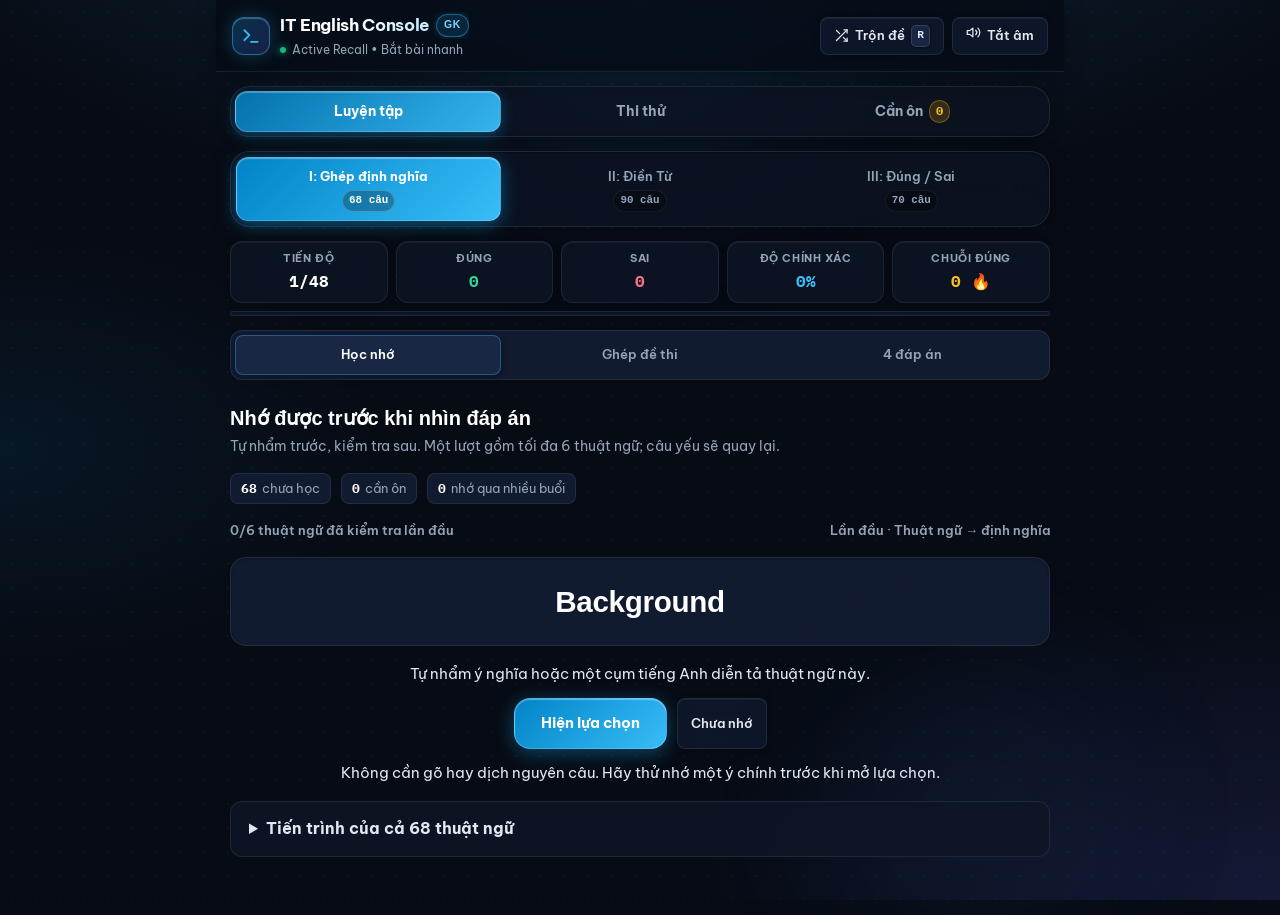
==== commit 2f809cb0: "feat: them hieu ung tra loi dung sai va nang cap giao dien web" ====
--- a/IT_English_Quiz_Revision.html
+++ b/IT_English_Quiz_Revision.html
@@ -101,6 +101,10 @@
           <span class="metric-label">Độ chính xác</span>
           <span class="metric-value val-accent" id="metric-pct">0%</span>
         </div>
+        <div class="metric-chip metric-chip-streak" id="metric-streak-wrap" title="Chuỗi trả lời đúng liên tiếp">
+          <span class="metric-label">Chuỗi Đúng</span>
+          <span class="metric-value val-amber" id="metric-streak">0 🔥</span>
+        </div>
       </div>
 
       <div class="review-alert-wrap" id="review-alert-wrap" style="display:none;">
--- a/base.css
+++ b/base.css
@@ -96,11 +96,14 @@
 body {
   background-color: var(--bg);
   background-image:
-    radial-gradient(ellipse 90% 55% at 50% -15%, rgba(56, 189, 248, 0.12), transparent 75%),
-    radial-gradient(ellipse 70% 45% at 100% 100%, rgba(99, 102, 241, 0.08), transparent 65%),
-    radial-gradient(rgba(255, 255, 255, 0.035) 1px, transparent 1px);
-  background-size: 100% 100%, 100% 100%, 28px 28px;
+    radial-gradient(ellipse 85% 55% at 50% -18%, rgba(56, 189, 248, 0.18), transparent 75%),
+    radial-gradient(ellipse 65% 50% at 100% 100%, rgba(99, 102, 241, 0.15), transparent 70%),
+    radial-gradient(ellipse 50% 40% at 0% 50%, rgba(14, 165, 233, 0.08), transparent 60%),
+    radial-gradient(rgba(56, 189, 248, 0.06) 1.2px, transparent 1.2px);
+  background-size: 100% 100%, 100% 100%, 100% 100%, 24px 24px;
   background-attachment: fixed;
+  position: relative;
+  overflow-x: hidden;
   color: var(--text-2);
   font-family: 'Be Vietnam Pro', -apple-system, BlinkMacSystemFont, 'Segoe UI', Roboto, sans-serif;
   min-height: 100vh;
@@ -127,18 +130,17 @@
   display: flex;
   justify-content: space-between;
   align-items: center;
-  padding-bottom: 12px;
-  border-bottom: 1px solid var(--border-subtle);
   gap: 12px;
   position: sticky;
   top: 0;
   z-index: 100;
-  background: rgba(7, 11, 20, 0.88);
-  backdrop-filter: blur(16px);
-  -webkit-backdrop-filter: blur(16px);
+  background: rgba(7, 11, 20, 0.82);
+  backdrop-filter: blur(20px) saturate(180%);
+  -webkit-backdrop-filter: blur(20px) saturate(180%);
   margin: -16px -14px 0 -14px;
-  padding: 12px 14px;
-  border-bottom: 1px solid rgba(255, 255, 255, 0.06);
+  padding: 12px 16px;
+  border-bottom: 1px solid rgba(56, 189, 248, 0.14);
+  box-shadow: 0 4px 20px -2px rgba(0, 0, 0, 0.4);
 }
 
 .app-brand {
@@ -151,15 +153,15 @@
 .app-brand-mark {
   width: 38px;
   height: 38px;
-  background: linear-gradient(135deg, rgba(14, 165, 233, 0.22), rgba(99, 102, 241, 0.2));
-  border: 1px solid rgba(56, 189, 248, 0.38);
+  background: linear-gradient(135deg, rgba(14, 165, 233, 0.25), rgba(99, 102, 241, 0.22));
+  border: 1px solid rgba(56, 189, 248, 0.45);
   border-radius: var(--radius-md);
   display: flex;
   align-items: center;
   justify-content: center;
-  color: var(--accent);
+  color: #38bdf8;
   flex-shrink: 0;
-  box-shadow: 0 0 16px rgba(14, 165, 233, 0.2);
+  box-shadow: 0 0 18px rgba(56, 189, 248, 0.25), inset 0 1px 1px rgba(255, 255, 255, 0.25);
   transition: all var(--transition);
 }
 
@@ -184,6 +186,12 @@
   white-space: nowrap;
   overflow: hidden;
   text-overflow: ellipsis;
+}
+
+.app-brand-title span:first-child {
+  background: linear-gradient(135deg, #ffffff 45%, #bae6fd 100%);
+  -webkit-background-clip: text;
+  -webkit-text-fill-color: transparent;
 }
 
 .app-badge-gk {
@@ -231,10 +239,11 @@
 }
 
 .btn-quiet {
-  background: var(--surface-1);
-  border: 1px solid var(--border-subtle);
+  background: rgba(18, 28, 50, 0.7);
+  backdrop-filter: blur(12px);
+  border: 1px solid rgba(255, 255, 255, 0.09);
   color: var(--text-2);
-  padding: 7px 12px;
+  padding: 7px 13px;
   border-radius: var(--radius-sm);
   font-size: 0.82rem;
   font-weight: 600;
@@ -245,17 +254,19 @@
   transition: all var(--transition);
   touch-action: manipulation;
   min-height: 38px;
+  box-shadow: 0 2px 6px rgba(0, 0, 0, 0.25), inset 0 1px 0 rgba(255, 255, 255, 0.05);
 }
 
 .btn-quiet:hover {
-  background: var(--surface-2);
-  color: var(--text-1);
-  border-color: var(--border-hover);
-  transform: translateY(-1px);
+  background: rgba(28, 44, 76, 0.9);
+  color: #ffffff;
+  border-color: rgba(56, 189, 248, 0.4);
+  transform: translateY(-1.5px);
+  box-shadow: 0 4px 14px rgba(0, 0, 0, 0.35), 0 0 12px rgba(56, 189, 248, 0.18);
 }
 
 .btn-quiet:active {
-  transform: scale(0.97);
+  transform: scale(0.96) translateY(0);
 }
 
 .btn-quiet:focus-visible {
@@ -285,15 +296,15 @@
    Segmented Navigation (Part I / II / III / Exam)
    ========================================================================== */
 .segmented-control {
-  background: var(--surface-1);
-  backdrop-filter: blur(16px);
-  -webkit-backdrop-filter: blur(16px);
-  border: 1px solid var(--border-subtle);
-  border-radius: var(--radius-lg);
-  padding: 4px;
-  display: flex;
-  gap: 5px;
-  box-shadow: var(--shadow-sm);
+  background: rgba(12, 19, 34, 0.8);
+  backdrop-filter: blur(20px);
+  -webkit-backdrop-filter: blur(20px);
+  border: 1px solid rgba(255, 255, 255, 0.09);
+  border-radius: var(--radius-xl);
+  padding: 5px;
+  display: flex;
+  gap: 6px;
+  box-shadow: 0 4px 20px rgba(0, 0, 0, 0.35), inset 0 1px 2px rgba(0, 0, 0, 0.4);
 }
 
 .seg-item {
@@ -318,15 +329,17 @@
 }
 
 .seg-item:hover {
-  color: var(--text-1);
-  background: rgba(255, 255, 255, 0.04);
+  color: #ffffff;
+  background: rgba(255, 255, 255, 0.05);
+  transform: translateY(-1px);
 }
 
 .seg-item.active {
-  background: linear-gradient(135deg, rgba(2, 132, 199, 0.9) 0%, rgba(56, 189, 248, 0.95) 100%);
-  color: #ffffff;
-  border: 1px solid rgba(56, 189, 248, 0.5);
-  box-shadow: 0 4px 14px rgba(14, 165, 233, 0.35);
+  background: linear-gradient(135deg, #0284c7 0%, #38bdf8 100%);
+  color: #ffffff;
+  font-weight: 700;
+  border: 1px solid rgba(255, 255, 255, 0.25);
+  box-shadow: 0 4px 18px rgba(14, 165, 233, 0.45), inset 0 1px 1px rgba(255, 255, 255, 0.35);
 }
 
 .seg-item .count {
@@ -357,15 +370,15 @@
 
 .metrics-grid {
   display: grid;
-  grid-template-columns: repeat(4, 1fr);
+  grid-template-columns: repeat(5, minmax(0, 1fr));
   gap: 8px;
 }
 
 .metric-chip {
-  background: var(--surface-1);
-  backdrop-filter: blur(14px);
-  -webkit-backdrop-filter: blur(14px);
-  border: 1px solid var(--border-subtle);
+  background: rgba(14, 22, 38, 0.75);
+  backdrop-filter: blur(16px);
+  -webkit-backdrop-filter: blur(16px);
+  border: 1px solid rgba(255, 255, 255, 0.08);
   border-radius: var(--radius-md);
   padding: 8px 10px;
   display: flex;
@@ -377,6 +390,7 @@
   transition: all var(--transition);
   position: relative;
   overflow: hidden;
+  box-shadow: 0 2px 8px rgba(0, 0, 0, 0.2), inset 0 1px 0 rgba(255, 255, 255, 0.05);
 }
 
 .metric-chip::before {
@@ -477,19 +491,18 @@
    Main Console Surface (Hero Card)
    ========================================================================== */
 .console-card {
-  background: var(--surface-1);
-  backdrop-filter: blur(20px);
-  -webkit-backdrop-filter: blur(20px);
-  border: 1px solid var(--border-subtle);
-  border-top: 1px solid var(--border-card-top);
-  border-radius: var(--radius-xl);
-  padding: 24px;
+  background: rgba(13, 20, 36, 0.88);
+  backdrop-filter: blur(24px);
+  -webkit-backdrop-filter: blur(24px);
+  border: 1px solid rgba(255, 255, 255, 0.08);
+  border-top: 1px solid rgba(255, 255, 255, 0.16);
+  border-radius: var(--radius-2xl);
+  padding: 26px;
   display: flex;
   flex-direction: column;
-  gap: 18px;
-  box-shadow: var(--shadow-card);
+  gap: 20px;
+  box-shadow: 0 24px 60px -12px rgba(0, 0, 0, 0.75), 0 0 0 1px rgba(255, 255, 255, 0.06), inset 0 1px 1px rgba(255, 255, 255, 0.1);
   position: relative;
-  animation: cardIn 220ms cubic-bezier(0.16, 1, 0.3, 1);
 }
 
 @keyframes cardIn {
@@ -625,6 +638,39 @@
   font-weight: 800;
 }
 
+/* Exam Mode / Active Selected State */
+.choice-row.exam-selected,
+.choice-row[aria-pressed="true"] {
+  background: rgba(14, 165, 233, 0.22) !important;
+  border-color: #38bdf8 !important;
+  color: #ffffff !important;
+  box-shadow: 0 0 0 1.5px #38bdf8, 0 4px 18px rgba(56, 189, 248, 0.35) !important;
+  transform: translateY(-1px);
+}
+
+.choice-row.exam-selected .key-badge,
+.choice-row[aria-pressed="true"] .key-badge {
+  background: #38bdf8 !important;
+  color: #070b14 !important;
+  border-color: #38bdf8 !important;
+  font-weight: 800 !important;
+  box-shadow: 0 0 10px rgba(56, 189, 248, 0.5) !important;
+}
+
+.choice-row.exam-selected .choice-text,
+.choice-row[aria-pressed="true"] .choice-text {
+  color: #ffffff !important;
+  font-weight: 600 !important;
+}
+
+.choice-row.exam-selected kbd,
+.choice-row[aria-pressed="true"] kbd {
+  background: rgba(56, 189, 248, 0.25) !important;
+  border-color: #38bdf8 !important;
+  color: #38bdf8 !important;
+  font-weight: 700 !important;
+}
+
 .choice-row:disabled {
   cursor: default;
 }
@@ -729,6 +775,31 @@
   color: #ffffff;
 }
 
+/* Exam Mode Binary Selected State */
+.binary-btn.exam-selected,
+.binary-btn[aria-pressed="true"] {
+  background: rgba(14, 165, 233, 0.22) !important;
+  border-color: #38bdf8 !important;
+  color: #ffffff !important;
+  box-shadow: 0 0 0 1.5px #38bdf8, 0 4px 18px rgba(56, 189, 248, 0.35) !important;
+  transform: translateY(-1px);
+}
+
+.binary-btn.exam-selected .key-badge,
+.binary-btn[aria-pressed="true"] .key-badge {
+  background: #38bdf8 !important;
+  color: #070b14 !important;
+  border-color: #38bdf8 !important;
+  font-weight: 800 !important;
+  box-shadow: 0 0 10px rgba(56, 189, 248, 0.5) !important;
+}
+
+.binary-btn.exam-selected span:last-child,
+.binary-btn[aria-pressed="true"] span:last-child {
+  color: #ffffff !important;
+  font-weight: 700 !important;
+}
+
 .binary-btn:disabled {
   cursor: default;
 }
@@ -854,32 +925,32 @@
 }
 
 .btn-primary {
-  background: var(--accent-gradient);
-  border: 1px solid rgba(56, 189, 248, 0.4);
+  background: linear-gradient(135deg, #0284c7 0%, #38bdf8 100%);
+  border: 1px solid rgba(255, 255, 255, 0.25);
   color: #ffffff;
   font-weight: 700;
   font-size: 0.95rem;
-  padding: 12px 24px;
-  border-radius: var(--radius-md);
+  padding: 12px 26px;
+  border-radius: var(--radius-lg);
   cursor: pointer;
   display: inline-flex;
   align-items: center;
   justify-content: center;
   gap: 8px;
   transition: all var(--transition);
-  box-shadow: 0 4px 18px rgba(14, 165, 233, 0.35);
+  box-shadow: 0 4px 20px rgba(14, 165, 233, 0.4), inset 0 1px 1px rgba(255, 255, 255, 0.35);
   min-height: 48px;
   touch-action: manipulation;
 }
 
 .btn-primary:hover {
   transform: translateY(-2px);
-  box-shadow: 0 6px 24px rgba(56, 189, 248, 0.5);
-  border-color: #7dd3fc;
+  box-shadow: 0 6px 28px rgba(56, 189, 248, 0.6), inset 0 1px 1px rgba(255, 255, 255, 0.4);
+  border-color: #ffffff;
 }
 
 .btn-primary:active {
-  transform: translateY(0);
+  transform: scale(0.97) translateY(0);
 }
 
 .btn-primary:focus-visible {
@@ -1159,3 +1230,386 @@
     display: none;
   }
 }
+
+
+/* ==========================================================================
+   Micro-interactions, Streak & Rich Animations
+   ========================================================================== */
+
+/* Enhanced Card Slide Entrance */
+.console-card {
+  animation: cardEnter 0.28s cubic-bezier(0.16, 1, 0.3, 1) both;
+}
+
+@keyframes cardEnter {
+  from {
+    opacity: 0;
+    transform: translateY(12px) scale(0.992);
+  }
+  to {
+    opacity: 1;
+    transform: translateY(0) scale(1);
+  }
+}
+
+/* Choice Row Active Press & Select Animations */
+.choice-row {
+  transition: transform 0.15s cubic-bezier(0.16, 1, 0.3, 1),
+              background 0.2s ease,
+              border-color 0.2s ease,
+              box-shadow 0.25s ease;
+}
+
+.choice-row:active:not(:disabled),
+.binary-btn:active:not(:disabled) {
+  transform: scale(0.982) !important;
+}
+
+/* Exam Mode Selected Pulse */
+.choice-row.exam-selected,
+.binary-btn.exam-selected {
+  animation: selectPop 0.22s cubic-bezier(0.16, 1, 0.3, 1) both;
+}
+
+@keyframes selectPop {
+  0% { transform: scale(0.975); }
+  50% { transform: scale(1.018); }
+  100% { transform: scale(1); }
+}
+
+/* Correct Answer Bounce */
+.choice-row.state-correct,
+.binary-btn.state-correct {
+  animation: correctBounce 0.36s cubic-bezier(0.16, 1, 0.3, 1) both;
+}
+
+@keyframes correctBounce {
+  0% { transform: scale(0.98); }
+  45% { transform: scale(1.025); }
+  75% { transform: scale(0.995); }
+  100% { transform: scale(1); }
+}
+
+/* Incorrect Answer Shake */
+.choice-row.state-incorrect,
+.binary-btn.state-incorrect {
+  animation: shakeIncorrect 0.38s cubic-bezier(0.36, 0.07, 0.19, 0.97) both;
+}
+
+@keyframes shakeIncorrect {
+  0%, 100% { transform: translateX(0); }
+  20% { transform: translateX(-6px); }
+  40% { transform: translateX(6px); }
+  60% { transform: translateX(-4px); }
+  80% { transform: translateX(3px); }
+}
+
+/* Feedback Box Slide In */
+.feedback-panel {
+  animation: feedbackSlideIn 0.32s cubic-bezier(0.16, 1, 0.3, 1) both;
+}
+
+@keyframes feedbackSlideIn {
+  from {
+    opacity: 0;
+    transform: translateY(14px) scale(0.985);
+  }
+  to {
+    opacity: 1;
+    transform: translateY(0) scale(1);
+  }
+}
+
+/* Streak Combo Badge */
+.streak-badge {
+  display: inline-flex;
+  align-items: center;
+  gap: 4px;
+  background: linear-gradient(135deg, #f59e0b, #ef4444);
+  color: #ffffff;
+  font-weight: 800;
+  font-size: 0.76rem;
+  letter-spacing: 0.04em;
+  padding: 3px 10px;
+  border-radius: 999px;
+  box-shadow: 0 0 12px rgba(245, 158, 11, 0.5);
+  margin-left: 8px;
+  animation: comboPop 0.35s cubic-bezier(0.175, 0.885, 0.32, 1.275) both;
+}
+
+@keyframes comboPop {
+  0% { transform: scale(0.6) rotate(-4deg); opacity: 0; }
+  100% { transform: scale(1) rotate(0deg); opacity: 1; }
+}
+
+/* Progress bar leading shimmer */
+.track-fill {
+  position: relative;
+  overflow: hidden;
+  transition: width 0.32s cubic-bezier(0.16, 1, 0.3, 1);
+}
+
+.track-fill::after {
+  content: '';
+  position: absolute;
+  top: 0;
+  left: 0;
+  right: 0;
+  bottom: 0;
+  background: linear-gradient(90deg, transparent 0%, rgba(255, 255, 255, 0.35) 50%, transparent 100%);
+  animation: trackGlow 2.2s infinite;
+}
+
+@keyframes trackGlow {
+  0% { transform: translateX(-100%); }
+  100% { transform: translateX(100%); }
+}
+
+/* Shuffle button icon spin when clicked */
+#btn-shuffle:active svg {
+  transform: rotate(180deg);
+  transition: transform 0.25s cubic-bezier(0.16, 1, 0.3, 1);
+}
+
+/* Ambient Glowing Aurora Background Orbs */
+body::before, body::after {
+  content: '';
+  position: fixed;
+  border-radius: 50%;
+  pointer-events: none;
+  z-index: -1;
+  filter: blur(85px);
+  opacity: 0.42;
+}
+
+body::before {
+  top: -120px;
+  left: 50%;
+  transform: translateX(-50%);
+  width: 520px;
+  height: 380px;
+  background: radial-gradient(circle, rgba(56, 189, 248, 0.22), rgba(99, 102, 241, 0.12), transparent 70%);
+  animation: floatAurora1 14s ease-in-out infinite alternate;
+}
+
+body::after {
+  bottom: -80px;
+  right: 5%;
+  width: 480px;
+  height: 340px;
+  background: radial-gradient(circle, rgba(99, 102, 241, 0.2), rgba(56, 189, 248, 0.1), transparent 70%);
+  animation: floatAurora2 18s ease-in-out infinite alternate;
+}
+
+@keyframes floatAurora1 {
+  0% { transform: translateX(-50%) translateY(0) scale(1); }
+  50% { transform: translateX(-45%) translateY(35px) scale(1.08); }
+  100% { transform: translateX(-55%) translateY(15px) scale(0.95); }
+}
+
+@keyframes floatAurora2 {
+  0% { transform: translateY(0) scale(1); }
+  50% { transform: translateY(-30px) translateX(-20px) scale(1.05); }
+  100% { transform: translateY(20px) translateX(10px) scale(0.92); }
+}
+
+/* ==========================================================================
+   Answer Feedback Effects & Celebrations
+   ========================================================================== */
+
+/* Active Card Reactions */
+.console-card.card-pulse-correct,
+.memory-study.card-pulse-correct,
+.guided-question.card-pulse-correct {
+  animation: cardCorrectGlow 0.65s cubic-bezier(0.16, 1, 0.3, 1) both;
+}
+
+@keyframes cardCorrectGlow {
+  0% {
+    border-color: var(--emerald) !important;
+    box-shadow: 0 0 0 2px var(--emerald), 0 0 35px rgba(16, 185, 129, 0.45), 0 24px 60px -12px rgba(0, 0, 0, 0.75) !important;
+    transform: scale(1.008);
+  }
+  100% {
+    border-color: rgba(255, 255, 255, 0.08);
+    box-shadow: 0 24px 60px -12px rgba(0, 0, 0, 0.75), 0 0 0 1px rgba(255, 255, 255, 0.06);
+    transform: scale(1);
+  }
+}
+
+.console-card.card-shake-wrong,
+.memory-study.card-shake-wrong,
+.guided-question.card-shake-wrong {
+  animation: cardWrongWobble 0.45s cubic-bezier(0.36, 0.07, 0.19, 0.97) both;
+}
+
+@keyframes cardWrongWobble {
+  0%, 100% {
+    border-color: rgba(255, 255, 255, 0.08);
+    transform: translateX(0);
+  }
+  20% {
+    border-color: var(--rose) !important;
+    box-shadow: 0 0 28px rgba(244, 63, 94, 0.45), 0 24px 60px -12px rgba(0, 0, 0, 0.75) !important;
+    transform: translateX(-6px);
+  }
+  40% { transform: translateX(6px); }
+  60% { transform: translateX(-4px); }
+  80% { transform: translateX(2px); }
+}
+
+/* Beacon Guide on the Correct Answer when Wrong */
+.beacon-guide {
+  position: relative;
+  animation: beaconGuidePulse 1.4s ease-in-out infinite !important;
+  z-index: 2;
+}
+
+@keyframes beaconGuidePulse {
+  0%, 100% {
+    box-shadow: 0 0 0 0 rgba(16, 185, 129, 0.65), 0 0 20px rgba(16, 185, 129, 0.4);
+    border-color: var(--emerald) !important;
+  }
+  50% {
+    box-shadow: 0 0 0 9px rgba(16, 185, 129, 0), 0 0 35px rgba(16, 185, 129, 0.75);
+    border-color: var(--emerald-light) !important;
+  }
+}
+
+/* Floating Answer Feedback Pills */
+.fx-floating-pill {
+  position: fixed;
+  transform: translate(-50%, -50%);
+  pointer-events: none;
+  z-index: 100000;
+  display: inline-flex;
+  align-items: center;
+  gap: 8px;
+  padding: 9px 20px;
+  border-radius: 999px;
+  font-family: 'Be Vietnam Pro', -apple-system, sans-serif;
+  font-size: 0.95rem;
+  font-weight: 800;
+  letter-spacing: -0.01em;
+  white-space: nowrap;
+  backdrop-filter: blur(16px);
+  -webkit-backdrop-filter: blur(16px);
+  box-shadow: 0 12px 32px rgba(0, 0, 0, 0.65);
+  animation: fxFloatUp 1.05s cubic-bezier(0.16, 1, 0.3, 1) forwards;
+}
+
+.fx-floating-pill.fx-correct {
+  background: linear-gradient(135deg, rgba(6, 78, 59, 0.96), rgba(16, 185, 129, 0.96));
+  color: #ffffff;
+  border: 1px solid rgba(52, 211, 153, 0.7);
+  box-shadow: 0 12px 32px rgba(0, 0, 0, 0.65), 0 0 28px rgba(16, 185, 129, 0.55);
+}
+
+.fx-floating-pill.fx-wrong {
+  background: linear-gradient(135deg, rgba(136, 19, 55, 0.96), rgba(244, 63, 94, 0.96));
+  color: #ffffff;
+  border: 1px solid rgba(251, 113, 133, 0.7);
+  box-shadow: 0 12px 32px rgba(0, 0, 0, 0.65), 0 0 28px rgba(244, 63, 94, 0.55);
+}
+
+.fx-floating-pill.fx-fire {
+  background: linear-gradient(135deg, #b45309, #ea580c, #dc2626);
+  color: #ffffff;
+  border: 1px solid rgba(251, 191, 36, 0.85);
+  box-shadow: 0 14px 36px rgba(0, 0, 0, 0.7), 0 0 32px rgba(245, 158, 11, 0.75);
+}
+
+.fx-floating-pill .fx-icon {
+  font-size: 1.2rem;
+  line-height: 1;
+  filter: drop-shadow(0 2px 4px rgba(0, 0, 0, 0.35));
+}
+
+@keyframes fxFloatUp {
+  0% {
+    opacity: 0;
+    transform: translate(-50%, 0) scale(0.65);
+  }
+  16% {
+    opacity: 1;
+    transform: translate(-50%, -18px) scale(1.08);
+  }
+  30% {
+    transform: translate(-50%, -26px) scale(1);
+  }
+  75% {
+    opacity: 1;
+    transform: translate(-50%, -48px) scale(0.98);
+  }
+  100% {
+    opacity: 0;
+    transform: translate(-50%, -66px) scale(0.9);
+  }
+}
+
+/* Metric Streak Chip Styling */
+.metric-chip-streak {
+  position: relative;
+  transition: all var(--transition);
+}
+
+.metric-chip-streak.has-streak {
+  border-color: rgba(245, 158, 11, 0.35);
+  background: rgba(245, 158, 11, 0.08);
+}
+
+.metric-chip-streak.streak-fire {
+  border-color: rgba(245, 158, 11, 0.6) !important;
+  background: linear-gradient(135deg, rgba(245, 158, 11, 0.14), rgba(239, 68, 68, 0.12)) !important;
+  box-shadow: 0 0 20px rgba(245, 158, 11, 0.3), inset 0 0 12px rgba(239, 68, 68, 0.15) !important;
+}
+
+.metric-chip-streak.streak-fire .val-amber {
+  color: #fbbf24 !important;
+  animation: flamePulse 1.2s ease-in-out infinite alternate;
+}
+
+@keyframes flamePulse {
+  0% {
+    text-shadow: 0 0 8px rgba(245, 158, 11, 0.6);
+    transform: scale(1);
+  }
+  100% {
+    text-shadow: 0 0 16px rgba(239, 68, 68, 0.9), 0 0 24px rgba(245, 158, 11, 0.7);
+    transform: scale(1.08);
+  }
+}
+
+.val-amber {
+  color: var(--amber-light);
+}
+
+/* Next Question Button Glow & Pulse */
+#btn-next {
+  position: relative;
+  overflow: hidden;
+  box-shadow: 0 4px 18px rgba(14, 165, 233, 0.45);
+  animation: btnNextPulse 2.4s ease-in-out infinite;
+}
+
+@keyframes btnNextPulse {
+  0%, 100% {
+    box-shadow: 0 4px 18px rgba(14, 165, 233, 0.45);
+  }
+  50% {
+    box-shadow: 0 4px 26px rgba(56, 189, 248, 0.75), 0 0 16px rgba(56, 189, 248, 0.45);
+  }
+}
+
+/* Reduced Motion Graceful Degradation */
+@media (prefers-reduced-motion: reduce) {
+  body::before, body::after,
+  .console-card.card-pulse-correct,
+  .console-card.card-shake-wrong,
+  .fx-floating-pill,
+  #btn-next,
+  .beacon-guide {
+    animation: none !important;
+    transform: none !important;
+  }
+}
--- a/study.css
+++ b/study.css
@@ -21,12 +21,13 @@
 .study-tabs {
   display: flex;
   gap: 6px;
-  background: var(--surface-1);
-  backdrop-filter: blur(14px);
-  -webkit-backdrop-filter: blur(14px);
-  border: 1px solid var(--border-subtle);
-  border-radius: var(--radius-lg);
+  background: rgba(12, 19, 34, 0.75);
+  backdrop-filter: blur(16px);
+  -webkit-backdrop-filter: blur(16px);
+  border: 1px solid rgba(255, 255, 255, 0.09);
+  border-radius: var(--radius-xl);
   padding: 4px;
+  box-shadow: 0 4px 16px rgba(0, 0, 0, 0.3);
 }
 
 .study-tabs button {
@@ -48,14 +49,19 @@
 
 .study-tabs button:hover {
   color: var(--text-1);
-  background: rgba(255, 255, 255, 0.04);
+  background: rgba(255, 255, 255, 0.06);
+  transform: translateY(-1px);
+}
+
+.study-tabs button:active {
+  transform: scale(0.97);
 }
 
 .study-tabs button.active {
   color: #ffffff;
-  background: var(--surface-3);
-  border-color: rgba(56, 189, 248, 0.4);
-  box-shadow: 0 2px 10px rgba(0, 0, 0, 0.35);
+  background: linear-gradient(135deg, rgba(2, 132, 199, 0.85), rgba(56, 189, 248, 0.95));
+  border-color: rgba(255, 255, 255, 0.25);
+  box-shadow: 0 4px 14px rgba(14, 165, 233, 0.35), inset 0 1px 1px rgba(255, 255, 255, 0.3);
 }
 
 #due-count {
@@ -281,12 +287,16 @@
   background: var(--emerald-muted) !important;
   border-color: var(--emerald) !important;
   color: #ffffff !important;
+  box-shadow: 0 0 16px rgba(16, 185, 129, 0.35);
+  animation: correctBounce 0.36s cubic-bezier(0.16, 1, 0.3, 1) both;
 }
 
 .guided-option.is-wrong {
   background: var(--rose-muted) !important;
   border-color: var(--rose) !important;
   color: #ffffff !important;
+  box-shadow: 0 0 16px rgba(244, 63, 94, 0.35);
+  animation: shakeIncorrect 0.38s cubic-bezier(0.36, 0.07, 0.19, 0.97) both;
 }
 
 .guided-letter {
@@ -334,12 +344,16 @@
 
 .memory-feedback.is-right {
   border-color: var(--emerald-border);
-  background: rgba(16, 185, 129, 0.08);
+  background: rgba(16, 185, 129, 0.1);
+  box-shadow: 0 8px 24px rgba(16, 185, 129, 0.15);
+  animation: feedbackSlideIn 0.32s cubic-bezier(0.16, 1, 0.3, 1) both;
 }
 
 .memory-feedback.is-wrong {
   border-color: var(--rose-border);
-  background: rgba(244, 63, 94, 0.08);
+  background: rgba(244, 63, 94, 0.1);
+  box-shadow: 0 8px 24px rgba(244, 63, 94, 0.15);
+  animation: feedbackSlideIn 0.32s cubic-bezier(0.16, 1, 0.3, 1) both;
 }
 
 .memory-feedback h3 {
@@ -700,8 +714,8 @@
 }
 
 .exam-map button {
-  background: var(--surface-2);
-  border: 1px solid var(--border-subtle);
+  background: rgba(18, 28, 50, 0.7);
+  border: 1px solid rgba(255, 255, 255, 0.08);
   color: var(--text-2);
   height: 38px;
   border-radius: var(--radius-sm);
@@ -710,23 +724,39 @@
   font-weight: 700;
   cursor: pointer;
   transition: all var(--transition);
+  box-shadow: 0 2px 4px rgba(0, 0, 0, 0.25);
+}
+
+.exam-map button:hover {
+  background: rgba(28, 44, 76, 0.9);
+  border-color: rgba(56, 189, 248, 0.45);
+  color: #ffffff;
+  transform: translateY(-1.5px);
+  box-shadow: 0 4px 10px rgba(0, 0, 0, 0.35);
+}
+
+.exam-map button:active {
+  transform: scale(0.93) translateY(0);
 }
 
 .exam-map button.current {
-  border-color: var(--accent);
-  box-shadow: 0 0 10px var(--accent-glow);
+  border-color: #38bdf8;
+  background: rgba(14, 165, 233, 0.25);
+  color: #ffffff;
+  box-shadow: 0 0 14px rgba(56, 189, 248, 0.45);
 }
 
 .exam-map button.answered {
-  background: rgba(16, 185, 129, 0.2);
-  border-color: var(--emerald-border);
-  color: var(--emerald-light);
+  background: rgba(16, 185, 129, 0.22);
+  border-color: rgba(16, 185, 129, 0.5);
+  color: #34d399;
 }
 
 .exam-map button.flagged {
-  border-color: var(--amber);
-  color: var(--amber-light);
-  box-shadow: 0 0 8px rgba(245, 158, 11, 0.4);
+  border-color: #f59e0b;
+  background: rgba(245, 158, 11, 0.2);
+  color: #fbbf24;
+  box-shadow: 0 0 10px rgba(245, 158, 11, 0.45);
 }
 
 .exam-review {
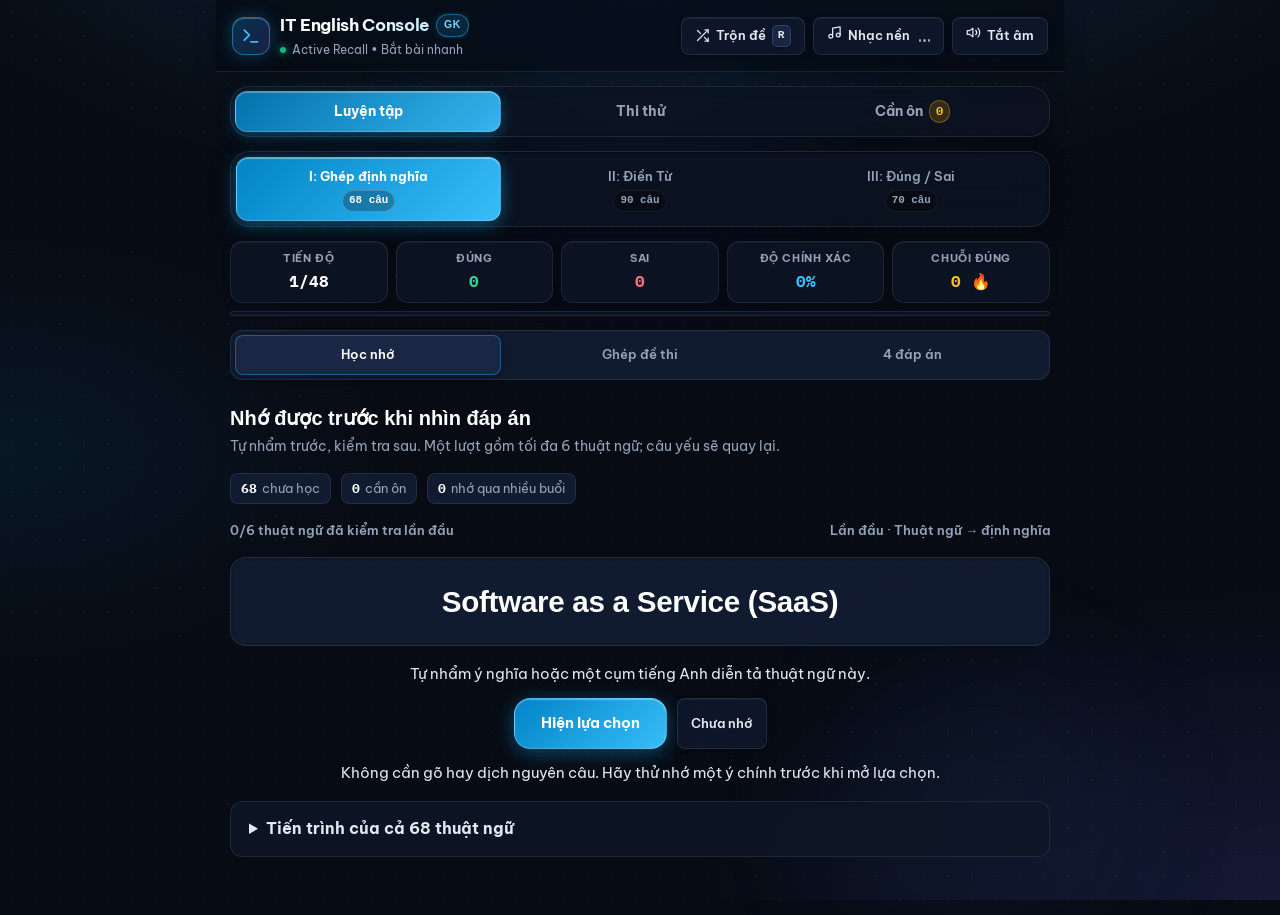
==== commit b3cfa663: "feat: them nhac nen dong luc Winning Game MKMS" ====
--- a/IT_English_Quiz_Revision.html
+++ b/IT_English_Quiz_Revision.html
@@ -50,7 +50,21 @@
           <kbd>R</kbd>
         </button>
 
-        <button id="btn-audio" class="btn-quiet is-active" title="Bật / Tắt âm thanh" aria-label="Bật hoặc tắt âm thanh">
+        <button id="btn-bgm" class="btn-quiet" title="Nhạc nền động lực (Winning Game - MKMS)" aria-label="Bật hoặc tắt nhạc nền">
+          <span id="bgm-icon-wrap">
+            <svg class="bgm-icon" width="15" height="15" viewBox="0 0 24 24" fill="none" stroke="currentColor" stroke-width="2" stroke-linecap="round" stroke-linejoin="round">
+              <path d="M9 18V5l12-2v13"></path>
+              <circle cx="6" cy="18" r="3"></circle>
+              <circle cx="18" cy="16" r="3"></circle>
+            </svg>
+          </span>
+          <span id="bgm-label">Nhạc nền</span>
+          <span class="bgm-bars" aria-hidden="true">
+            <span></span><span></span><span></span>
+          </span>
+        </button>
+
+        <button id="btn-audio" class="btn-quiet is-active" title="Bật / Tắt âm thanh hiệu ứng" aria-label="Bật hoặc tắt âm thanh hiệu ứng">
           <span id="audio-icon-wrap">
             <svg width="15" height="15" viewBox="0 0 24 24" fill="none" stroke="currentColor" stroke-width="2" stroke-linecap="round" stroke-linejoin="round">
               <polygon points="11 5 6 9 2 9 2 15 6 15 11 19 11 5"></polygon>
--- a/base.css
+++ b/base.css
@@ -1613,3 +1613,77 @@
     transform: none !important;
   }
 }
+
+/* ==========================================================================
+   Background Music (BGM) Controls & Equalizer Animation
+   ========================================================================== */
+#btn-bgm {
+  position: relative;
+  transition: all var(--transition);
+}
+
+#btn-bgm.is-active {
+  background: linear-gradient(135deg, rgba(245, 158, 11, 0.2), rgba(239, 68, 68, 0.18)) !important;
+  border-color: rgba(245, 158, 11, 0.55) !important;
+  color: #fbbf24 !important;
+  box-shadow: 0 0 16px rgba(245, 158, 11, 0.35), inset 0 1px 0 rgba(255, 255, 255, 0.12) !important;
+}
+
+#btn-bgm .bgm-icon {
+  transition: transform 0.25s ease;
+}
+
+#btn-bgm.is-active .bgm-icon {
+  color: #fbbf24;
+  transform: scale(1.08);
+}
+
+.bgm-bars {
+  display: inline-flex;
+  align-items: flex-end;
+  gap: 2px;
+  height: 12px;
+  margin-left: 3px;
+  vertical-align: middle;
+}
+
+.bgm-bars span {
+  width: 2.5px;
+  height: 3px;
+  background: var(--text-3);
+  border-radius: 999px;
+  transition: all 0.2s ease;
+}
+
+#btn-bgm.is-active .bgm-bars span {
+  background: #fbbf24;
+  box-shadow: 0 0 4px #fbbf24;
+  animation: bgmBarDance 0.8s ease-in-out infinite alternate;
+}
+
+#btn-bgm.is-active .bgm-bars span:nth-child(1) {
+  animation-delay: 0.1s;
+}
+
+#btn-bgm.is-active .bgm-bars span:nth-child(2) {
+  animation-delay: 0.35s;
+}
+
+#btn-bgm.is-active .bgm-bars span:nth-child(3) {
+  animation-delay: 0.2s;
+}
+
+@keyframes bgmBarDance {
+  0% { height: 3px; }
+  100% { height: 13px; }
+}
+
+@media (max-width: 520px) {
+  .top-actions {
+    gap: 5px;
+  }
+  .btn-quiet {
+    padding: 6px 8px;
+    font-size: 0.74rem;
+  }
+}
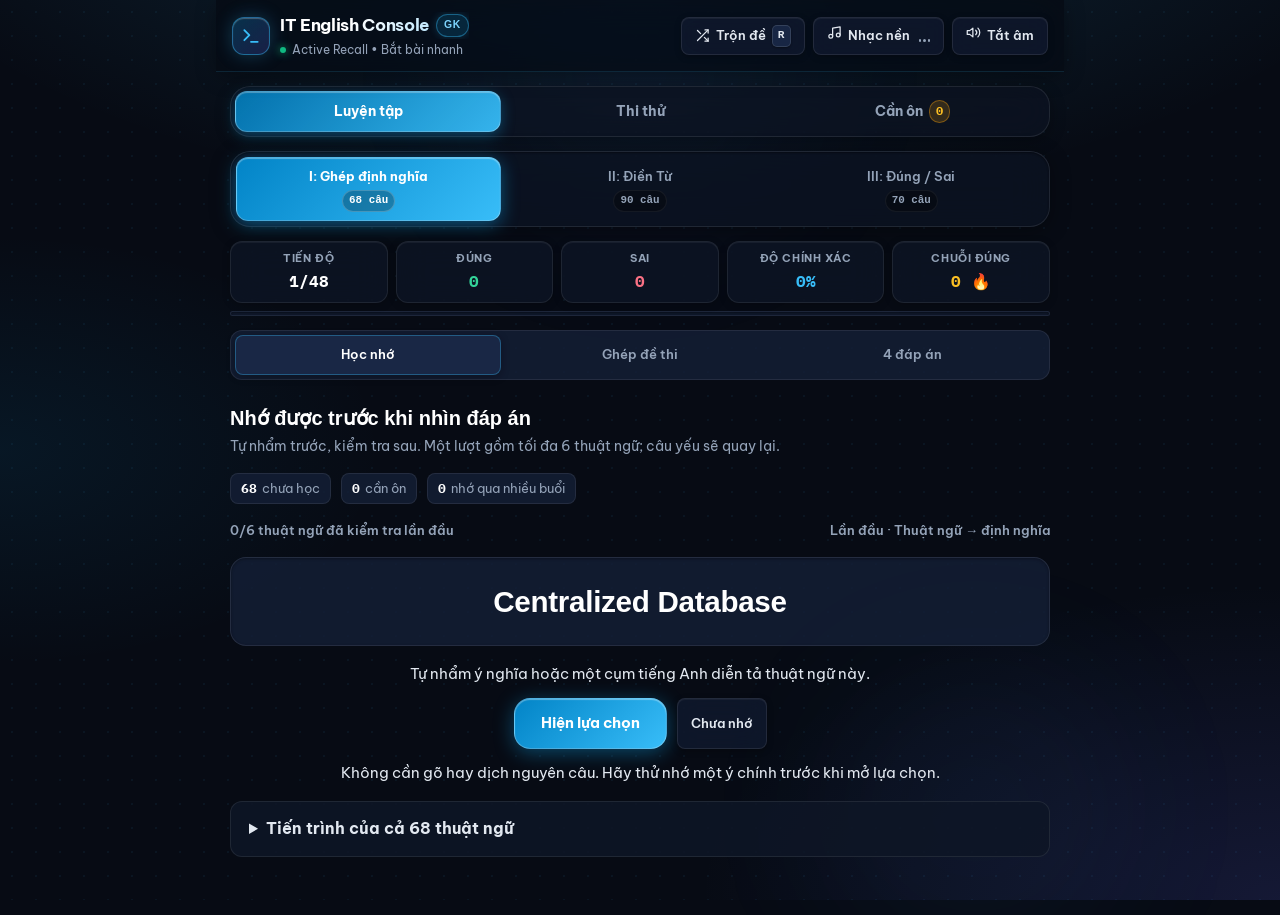
==== commit 628c7bd1: "feat: tich hop file audio Winning Game MKMS va engine HTML5 phat nhac truc tiep" ====
--- a/IT_English_Quiz_Revision.html
+++ b/IT_English_Quiz_Revision.html
@@ -145,6 +145,7 @@
 
   </div>
 
+  <audio id="bgm-audio" src="bgm.m4a" preload="auto" loop></audio>
   <script src="questions.js"></script>
   <script src="app.js"></script>
   <script src="part1.js"></script>
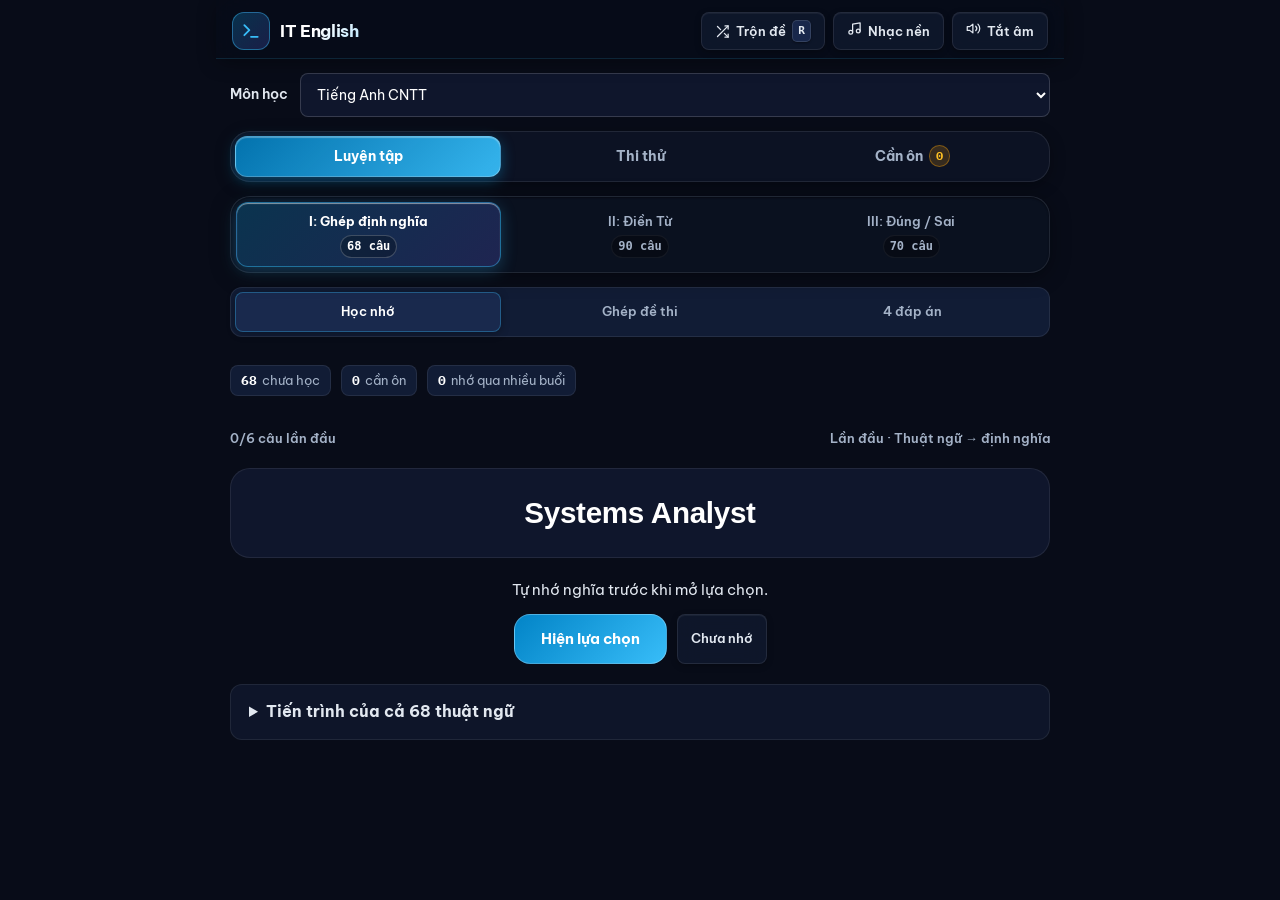
==== commit f2e74346: "Add project management study subject and streamline learning UI" ====
--- a/IT_English_Quiz_Revision.html
+++ b/IT_English_Quiz_Revision.html
@@ -11,6 +11,8 @@
   <link href="https://fonts.googleapis.com/css2?family=Be+Vietnam+Pro:wght@400;500;600;700;800&family=IBM+Plex+Mono:wght@400;500;600;700&display=swap" rel="stylesheet">
   <link rel="stylesheet" href="base.css">
   <link rel="stylesheet" href="study.css">
+  <link rel="stylesheet" href="motion.css">
+  <link rel="stylesheet" href="pm.css">
 </head>
 <body>
 
@@ -27,13 +29,8 @@
         </div>
         <div class="brand-text">
           <h1 class="app-brand-title">
-            <span>IT English Console</span>
-            <span class="app-badge-gk">GK</span>
+            <span>IT English</span>
           </h1>
-          <div class="app-brand-sub">
-            <span class="live-dot" aria-hidden="true"></span>
-            <span>Active Recall • Bắt bài nhanh</span>
-          </div>
         </div>
       </div>
 
@@ -50,7 +47,7 @@
           <kbd>R</kbd>
         </button>
 
-        <button id="btn-bgm" class="btn-quiet" title="Nhạc nền động lực (Winning Game - MKMS)" aria-label="Bật hoặc tắt nhạc nền">
+        <button id="btn-bgm" class="btn-quiet" title="Nhạc nền: bai1.mp3" aria-label="Bật hoặc tắt nhạc nền">
           <span id="bgm-icon-wrap">
             <svg class="bgm-icon" width="15" height="15" viewBox="0 0 24 24" fill="none" stroke="currentColor" stroke-width="2" stroke-linecap="round" stroke-linejoin="round">
               <path d="M9 18V5l12-2v13"></path>
@@ -145,13 +142,16 @@
 
   </div>
 
-  <audio id="bgm-audio" src="bgm.m4a" preload="auto" loop></audio>
+  <audio id="bgm-audio" src="bai1.mp3" preload="metadata" loop></audio>
   <script src="questions.js"></script>
   <script src="app.js"></script>
   <script src="part1.js"></script>
   <script src="memory.js"></script>
   <script src="writing.js"></script>
   <script src="study.js"></script>
+  <script src="pm-data.js"></script>
+  <script src="pm.js"></script>
+  <script src="motion.js"></script>
 
 </body>
 </html>
--- a/base.css
+++ b/base.css
@@ -1,11 +1,11 @@
 :root {
   /* Surface & Base Palette - Deep Midnight Slate */
-  --bg: #070b14;
-  --bg-surface: #0e1526;
-  --surface-1: rgba(14, 22, 38, 0.88);
-  --surface-2: rgba(20, 31, 54, 0.82);
-  --surface-3: rgba(28, 43, 74, 0.85);
-  --surface-hover: rgba(36, 54, 92, 0.9);
+  --bg: #080c18;
+  --bg-surface: #0f162c;
+  --surface-1: rgba(15, 23, 44, 0.88);
+  --surface-2: rgba(20, 32, 60, 0.82);
+  --surface-3: rgba(28, 44, 82, 0.85);
+  --surface-hover: rgba(36, 58, 108, 0.9);
   
   /* Borders */
   --border-subtle: rgba(255, 255, 255, 0.08);
@@ -94,13 +94,13 @@
 }
 
 body {
-  background-color: var(--bg);
+  background-color: #080c18;
   background-image:
-    radial-gradient(ellipse 85% 55% at 50% -18%, rgba(56, 189, 248, 0.18), transparent 75%),
-    radial-gradient(ellipse 65% 50% at 100% 100%, rgba(99, 102, 241, 0.15), transparent 70%),
-    radial-gradient(ellipse 50% 40% at 0% 50%, rgba(14, 165, 233, 0.08), transparent 60%),
-    radial-gradient(rgba(56, 189, 248, 0.06) 1.2px, transparent 1.2px);
-  background-size: 100% 100%, 100% 100%, 100% 100%, 24px 24px;
+    radial-gradient(ellipse 90% 60% at 50% -10%, rgba(14, 165, 233, 0.22), transparent 72%),
+    radial-gradient(ellipse 70% 50% at 100% 25%, rgba(99, 102, 241, 0.18), transparent 65%),
+    radial-gradient(ellipse 60% 45% at 0% 70%, rgba(16, 185, 129, 0.12), transparent 60%),
+    radial-gradient(rgba(56, 189, 248, 0.08) 1.2px, transparent 1.2px);
+  background-size: 100% 100%, 100% 100%, 100% 100%, 28px 28px;
   background-attachment: fixed;
   position: relative;
   overflow-x: hidden;
@@ -134,7 +134,7 @@
   position: sticky;
   top: 0;
   z-index: 100;
-  background: rgba(7, 11, 20, 0.82);
+  background: rgba(8, 12, 24, 0.86);
   backdrop-filter: blur(20px) saturate(180%);
   -webkit-backdrop-filter: blur(20px) saturate(180%);
   margin: -16px -14px 0 -14px;
@@ -223,12 +223,6 @@
   border-radius: 50%;
   background: var(--emerald);
   box-shadow: 0 0 8px var(--emerald);
-  animation: pulseDot 2.2s ease-in-out infinite;
-}
-
-@keyframes pulseDot {
-  0%, 100% { opacity: 1; transform: scale(1); box-shadow: 0 0 8px var(--emerald); }
-  50% { opacity: 0.55; transform: scale(0.85); box-shadow: 0 0 3px var(--emerald); }
 }
 
 .top-actions {
@@ -335,11 +329,11 @@
 }
 
 .seg-item.active {
-  background: linear-gradient(135deg, #0284c7 0%, #38bdf8 100%);
+  background: linear-gradient(135deg, rgba(14, 165, 233, 0.24), rgba(99, 102, 241, 0.24));
   color: #ffffff;
   font-weight: 700;
-  border: 1px solid rgba(255, 255, 255, 0.25);
-  box-shadow: 0 4px 18px rgba(14, 165, 233, 0.45), inset 0 1px 1px rgba(255, 255, 255, 0.35);
+  border: 1px solid rgba(56, 189, 248, 0.45);
+  box-shadow: 0 4px 16px rgba(56, 189, 248, 0.25), inset 0 1px 0 rgba(255, 255, 255, 0.2), inset 0 1px 1px rgba(255, 255, 255, 0.35);
 }
 
 .seg-item .count {
@@ -375,22 +369,22 @@
 }
 
 .metric-chip {
-  background: rgba(14, 22, 38, 0.75);
-  backdrop-filter: blur(16px);
-  -webkit-backdrop-filter: blur(16px);
+  background: rgba(14, 22, 42, 0.8);
+  backdrop-filter: blur(18px);
+  -webkit-backdrop-filter: blur(18px);
   border: 1px solid rgba(255, 255, 255, 0.08);
-  border-radius: var(--radius-md);
-  padding: 8px 10px;
+  border-radius: var(--radius-lg);
+  padding: 10px 8px;
   display: flex;
   flex-direction: column;
   align-items: center;
   justify-content: center;
   text-align: center;
-  gap: 2px;
+  gap: 3px;
   transition: all var(--transition);
   position: relative;
   overflow: hidden;
-  box-shadow: 0 2px 8px rgba(0, 0, 0, 0.2), inset 0 1px 0 rgba(255, 255, 255, 0.05);
+  box-shadow: 0 4px 16px rgba(0, 0, 0, 0.25), inset 0 1px 0 rgba(255, 255, 255, 0.07);
 }
 
 .metric-chip::before {
@@ -399,7 +393,22 @@
   top: 0;
   left: 0;
   right: 0;
-  height: 2px;
+  height: 2.5px;
+  background: transparent;
+  transition: background var(--transition);
+}
+
+.metric-chip:nth-child(1)::before { background: #38bdf8; }
+.metric-chip:nth-child(2)::before { background: #10b981; }
+.metric-chip:nth-child(3)::before { background: #f43f5e; }
+.metric-chip:nth-child(4)::before { background: #818cf8; }
+.metric-chip:nth-child(5)::before { background: #f59e0b; }
+
+.metric-chip:hover {
+  border-color: rgba(56, 189, 248, 0.35);
+  transform: translateY(-2px);
+  box-shadow: 0 8px 24px rgba(0, 0, 0, 0.35);
+}
   background: transparent;
   transition: background var(--transition);
 }
@@ -452,7 +461,6 @@
   align-items: center;
   gap: 7px;
   transition: all var(--transition);
-  animation: pulseGlow 2.5s infinite;
   touch-action: manipulation;
 }
 
@@ -461,11 +469,6 @@
   border-color: var(--rose);
   transform: translateY(-1px);
   color: #ffffff;
-}
-
-@keyframes pulseGlow {
-  0%, 100% { box-shadow: 0 0 0 0 rgba(244, 63, 94, 0.25); }
-  50% { box-shadow: 0 0 14px 2px rgba(244, 63, 94, 0.35); }
 }
 
 .track-line {
@@ -491,7 +494,7 @@
    Main Console Surface (Hero Card)
    ========================================================================== */
 .console-card {
-  background: rgba(13, 20, 36, 0.88);
+  background: rgba(14, 21, 40, 0.9);
   backdrop-filter: blur(24px);
   -webkit-backdrop-filter: blur(24px);
   border: 1px solid rgba(255, 255, 255, 0.08);
@@ -503,11 +506,6 @@
   gap: 20px;
   box-shadow: 0 24px 60px -12px rgba(0, 0, 0, 0.75), 0 0 0 1px rgba(255, 255, 255, 0.06), inset 0 1px 1px rgba(255, 255, 255, 0.1);
   position: relative;
-}
-
-@keyframes cardIn {
-  from { opacity: 0; transform: translateY(8px); }
-  to { opacity: 1; transform: translateY(0); }
 }
 
 .card-meta {
@@ -815,12 +813,6 @@
   border: 1px solid var(--border-subtle);
   border-radius: var(--radius-lg);
   padding: 18px 20px;
-  animation: slideUp 240ms cubic-bezier(0.16, 1, 0.3, 1);
-}
-
-@keyframes slideUp {
-  from { opacity: 0; transform: translateY(10px); }
-  to { opacity: 1; transform: translateY(0); }
 }
 
 .feedback-status {
@@ -1237,20 +1229,6 @@
    ========================================================================== */
 
 /* Enhanced Card Slide Entrance */
-.console-card {
-  animation: cardEnter 0.28s cubic-bezier(0.16, 1, 0.3, 1) both;
-}
-
-@keyframes cardEnter {
-  from {
-    opacity: 0;
-    transform: translateY(12px) scale(0.992);
-  }
-  to {
-    opacity: 1;
-    transform: translateY(0) scale(1);
-  }
-}
 
 /* Choice Row Active Press & Select Animations */
 .choice-row {
@@ -1267,58 +1245,14 @@
 
 /* Exam Mode Selected Pulse */
 .choice-row.exam-selected,
-.binary-btn.exam-selected {
-  animation: selectPop 0.22s cubic-bezier(0.16, 1, 0.3, 1) both;
-}
-
-@keyframes selectPop {
-  0% { transform: scale(0.975); }
-  50% { transform: scale(1.018); }
-  100% { transform: scale(1); }
-}
 
 /* Correct Answer Bounce */
 .choice-row.state-correct,
-.binary-btn.state-correct {
-  animation: correctBounce 0.36s cubic-bezier(0.16, 1, 0.3, 1) both;
-}
-
-@keyframes correctBounce {
-  0% { transform: scale(0.98); }
-  45% { transform: scale(1.025); }
-  75% { transform: scale(0.995); }
-  100% { transform: scale(1); }
-}
 
 /* Incorrect Answer Shake */
 .choice-row.state-incorrect,
-.binary-btn.state-incorrect {
-  animation: shakeIncorrect 0.38s cubic-bezier(0.36, 0.07, 0.19, 0.97) both;
-}
-
-@keyframes shakeIncorrect {
-  0%, 100% { transform: translateX(0); }
-  20% { transform: translateX(-6px); }
-  40% { transform: translateX(6px); }
-  60% { transform: translateX(-4px); }
-  80% { transform: translateX(3px); }
-}
 
 /* Feedback Box Slide In */
-.feedback-panel {
-  animation: feedbackSlideIn 0.32s cubic-bezier(0.16, 1, 0.3, 1) both;
-}
-
-@keyframes feedbackSlideIn {
-  from {
-    opacity: 0;
-    transform: translateY(14px) scale(0.985);
-  }
-  to {
-    opacity: 1;
-    transform: translateY(0) scale(1);
-  }
-}
 
 /* Streak Combo Badge */
 .streak-badge {
@@ -1334,12 +1268,6 @@
   border-radius: 999px;
   box-shadow: 0 0 12px rgba(245, 158, 11, 0.5);
   margin-left: 8px;
-  animation: comboPop 0.35s cubic-bezier(0.175, 0.885, 0.32, 1.275) both;
-}
-
-@keyframes comboPop {
-  0% { transform: scale(0.6) rotate(-4deg); opacity: 0; }
-  100% { transform: scale(1) rotate(0deg); opacity: 1; }
 }
 
 /* Progress bar leading shimmer */
@@ -1357,12 +1285,6 @@
   right: 0;
   bottom: 0;
   background: linear-gradient(90deg, transparent 0%, rgba(255, 255, 255, 0.35) 50%, transparent 100%);
-  animation: trackGlow 2.2s infinite;
-}
-
-@keyframes trackGlow {
-  0% { transform: translateX(-100%); }
-  100% { transform: translateX(100%); }
 }
 
 /* Shuffle button icon spin when clicked */
@@ -1389,7 +1311,6 @@
   width: 520px;
   height: 380px;
   background: radial-gradient(circle, rgba(56, 189, 248, 0.22), rgba(99, 102, 241, 0.12), transparent 70%);
-  animation: floatAurora1 14s ease-in-out infinite alternate;
 }
 
 body::after {
@@ -1398,19 +1319,6 @@
   width: 480px;
   height: 340px;
   background: radial-gradient(circle, rgba(99, 102, 241, 0.2), rgba(56, 189, 248, 0.1), transparent 70%);
-  animation: floatAurora2 18s ease-in-out infinite alternate;
-}
-
-@keyframes floatAurora1 {
-  0% { transform: translateX(-50%) translateY(0) scale(1); }
-  50% { transform: translateX(-45%) translateY(35px) scale(1.08); }
-  100% { transform: translateX(-55%) translateY(15px) scale(0.95); }
-}
-
-@keyframes floatAurora2 {
-  0% { transform: translateY(0) scale(1); }
-  50% { transform: translateY(-30px) translateX(-20px) scale(1.05); }
-  100% { transform: translateY(20px) translateX(10px) scale(0.92); }
 }
 
 /* ==========================================================================
@@ -1420,131 +1328,14 @@
 /* Active Card Reactions */
 .console-card.card-pulse-correct,
 .memory-study.card-pulse-correct,
-.guided-question.card-pulse-correct {
-  animation: cardCorrectGlow 0.65s cubic-bezier(0.16, 1, 0.3, 1) both;
-}
-
-@keyframes cardCorrectGlow {
-  0% {
-    border-color: var(--emerald) !important;
-    box-shadow: 0 0 0 2px var(--emerald), 0 0 35px rgba(16, 185, 129, 0.45), 0 24px 60px -12px rgba(0, 0, 0, 0.75) !important;
-    transform: scale(1.008);
-  }
-  100% {
-    border-color: rgba(255, 255, 255, 0.08);
-    box-shadow: 0 24px 60px -12px rgba(0, 0, 0, 0.75), 0 0 0 1px rgba(255, 255, 255, 0.06);
-    transform: scale(1);
-  }
-}
 
 .console-card.card-shake-wrong,
 .memory-study.card-shake-wrong,
-.guided-question.card-shake-wrong {
-  animation: cardWrongWobble 0.45s cubic-bezier(0.36, 0.07, 0.19, 0.97) both;
-}
-
-@keyframes cardWrongWobble {
-  0%, 100% {
-    border-color: rgba(255, 255, 255, 0.08);
-    transform: translateX(0);
-  }
-  20% {
-    border-color: var(--rose) !important;
-    box-shadow: 0 0 28px rgba(244, 63, 94, 0.45), 0 24px 60px -12px rgba(0, 0, 0, 0.75) !important;
-    transform: translateX(-6px);
-  }
-  40% { transform: translateX(6px); }
-  60% { transform: translateX(-4px); }
-  80% { transform: translateX(2px); }
-}
 
 /* Beacon Guide on the Correct Answer when Wrong */
 .beacon-guide {
   position: relative;
-  animation: beaconGuidePulse 1.4s ease-in-out infinite !important;
   z-index: 2;
-}
-
-@keyframes beaconGuidePulse {
-  0%, 100% {
-    box-shadow: 0 0 0 0 rgba(16, 185, 129, 0.65), 0 0 20px rgba(16, 185, 129, 0.4);
-    border-color: var(--emerald) !important;
-  }
-  50% {
-    box-shadow: 0 0 0 9px rgba(16, 185, 129, 0), 0 0 35px rgba(16, 185, 129, 0.75);
-    border-color: var(--emerald-light) !important;
-  }
-}
-
-/* Floating Answer Feedback Pills */
-.fx-floating-pill {
-  position: fixed;
-  transform: translate(-50%, -50%);
-  pointer-events: none;
-  z-index: 100000;
-  display: inline-flex;
-  align-items: center;
-  gap: 8px;
-  padding: 9px 20px;
-  border-radius: 999px;
-  font-family: 'Be Vietnam Pro', -apple-system, sans-serif;
-  font-size: 0.95rem;
-  font-weight: 800;
-  letter-spacing: -0.01em;
-  white-space: nowrap;
-  backdrop-filter: blur(16px);
-  -webkit-backdrop-filter: blur(16px);
-  box-shadow: 0 12px 32px rgba(0, 0, 0, 0.65);
-  animation: fxFloatUp 1.05s cubic-bezier(0.16, 1, 0.3, 1) forwards;
-}
-
-.fx-floating-pill.fx-correct {
-  background: linear-gradient(135deg, rgba(6, 78, 59, 0.96), rgba(16, 185, 129, 0.96));
-  color: #ffffff;
-  border: 1px solid rgba(52, 211, 153, 0.7);
-  box-shadow: 0 12px 32px rgba(0, 0, 0, 0.65), 0 0 28px rgba(16, 185, 129, 0.55);
-}
-
-.fx-floating-pill.fx-wrong {
-  background: linear-gradient(135deg, rgba(136, 19, 55, 0.96), rgba(244, 63, 94, 0.96));
-  color: #ffffff;
-  border: 1px solid rgba(251, 113, 133, 0.7);
-  box-shadow: 0 12px 32px rgba(0, 0, 0, 0.65), 0 0 28px rgba(244, 63, 94, 0.55);
-}
-
-.fx-floating-pill.fx-fire {
-  background: linear-gradient(135deg, #b45309, #ea580c, #dc2626);
-  color: #ffffff;
-  border: 1px solid rgba(251, 191, 36, 0.85);
-  box-shadow: 0 14px 36px rgba(0, 0, 0, 0.7), 0 0 32px rgba(245, 158, 11, 0.75);
-}
-
-.fx-floating-pill .fx-icon {
-  font-size: 1.2rem;
-  line-height: 1;
-  filter: drop-shadow(0 2px 4px rgba(0, 0, 0, 0.35));
-}
-
-@keyframes fxFloatUp {
-  0% {
-    opacity: 0;
-    transform: translate(-50%, 0) scale(0.65);
-  }
-  16% {
-    opacity: 1;
-    transform: translate(-50%, -18px) scale(1.08);
-  }
-  30% {
-    transform: translate(-50%, -26px) scale(1);
-  }
-  75% {
-    opacity: 1;
-    transform: translate(-50%, -48px) scale(0.98);
-  }
-  100% {
-    opacity: 0;
-    transform: translate(-50%, -66px) scale(0.9);
-  }
 }
 
 /* Metric Streak Chip Styling */
@@ -1566,18 +1357,6 @@
 
 .metric-chip-streak.streak-fire .val-amber {
   color: #fbbf24 !important;
-  animation: flamePulse 1.2s ease-in-out infinite alternate;
-}
-
-@keyframes flamePulse {
-  0% {
-    text-shadow: 0 0 8px rgba(245, 158, 11, 0.6);
-    transform: scale(1);
-  }
-  100% {
-    text-shadow: 0 0 16px rgba(239, 68, 68, 0.9), 0 0 24px rgba(245, 158, 11, 0.7);
-    transform: scale(1.08);
-  }
 }
 
 .val-amber {
@@ -1589,30 +1368,10 @@
   position: relative;
   overflow: hidden;
   box-shadow: 0 4px 18px rgba(14, 165, 233, 0.45);
-  animation: btnNextPulse 2.4s ease-in-out infinite;
-}
-
-@keyframes btnNextPulse {
-  0%, 100% {
-    box-shadow: 0 4px 18px rgba(14, 165, 233, 0.45);
-  }
-  50% {
-    box-shadow: 0 4px 26px rgba(56, 189, 248, 0.75), 0 0 16px rgba(56, 189, 248, 0.45);
-  }
 }
 
 /* Reduced Motion Graceful Degradation */
-@media (prefers-reduced-motion: reduce) {
-  body::before, body::after,
-  .console-card.card-pulse-correct,
-  .console-card.card-shake-wrong,
-  .fx-floating-pill,
-  #btn-next,
-  .beacon-guide {
-    animation: none !important;
-    transform: none !important;
-  }
-}
+
 
 /* ==========================================================================
    Background Music (BGM) Controls & Equalizer Animation
@@ -1658,24 +1417,6 @@
 #btn-bgm.is-active .bgm-bars span {
   background: #fbbf24;
   box-shadow: 0 0 4px #fbbf24;
-  animation: bgmBarDance 0.8s ease-in-out infinite alternate;
-}
-
-#btn-bgm.is-active .bgm-bars span:nth-child(1) {
-  animation-delay: 0.1s;
-}
-
-#btn-bgm.is-active .bgm-bars span:nth-child(2) {
-  animation-delay: 0.35s;
-}
-
-#btn-bgm.is-active .bgm-bars span:nth-child(3) {
-  animation-delay: 0.2s;
-}
-
-@keyframes bgmBarDance {
-  0% { height: 3px; }
-  100% { height: 13px; }
 }
 
 @media (max-width: 520px) {
--- a/study.css
+++ b/study.css
@@ -21,7 +21,7 @@
 .study-tabs {
   display: flex;
   gap: 6px;
-  background: rgba(12, 19, 34, 0.75);
+  background: rgba(13, 20, 38, 0.85); box-shadow: 0 8px 30px rgba(0, 0, 0, 0.35), inset 0 1px 1px rgba(255, 255, 255, 0.08);
   backdrop-filter: blur(16px);
   -webkit-backdrop-filter: blur(16px);
   border: 1px solid rgba(255, 255, 255, 0.09);
@@ -87,24 +87,21 @@
 
 #study-notice:not(:empty) {
   position: fixed;
-  top: 16px;
+  bottom: 28px;
   left: 50%;
   transform: translateX(-50%);
-  z-index: 1000;
-  background: rgba(14, 22, 38, 0.96);
-  border: 1px solid var(--accent);
-  color: #ffffff;
-  padding: 8px 18px;
+  z-index: 10000;
+  background: rgba(15, 23, 44, 0.95);
+  backdrop-filter: blur(20px);
+  -webkit-backdrop-filter: blur(20px);
+  border: 1px solid rgba(56, 189, 248, 0.5);
+  color: #ffffff;
+  padding: 10px 22px;
   border-radius: 999px;
-  font-size: 0.85rem;
-  font-weight: 600;
-  box-shadow: 0 8px 24px rgba(0, 0, 0, 0.5), 0 0 16px rgba(56, 189, 248, 0.3);
-  animation: slideDown 200ms ease-out;
-}
-
-@keyframes slideDown {
-  from { opacity: 0; transform: translate(-50%, -10px); }
-  to { opacity: 1; transform: translate(-50%, 0); }
+  font-size: 0.88rem;
+  font-weight: 700;
+  box-shadow: 0 12px 36px rgba(0, 0, 0, 0.6), 0 0 24px rgba(56, 189, 248, 0.35);
+  pointer-events: none;
 }
 
 /* ==========================================================================
@@ -201,9 +198,11 @@
 }
 
 .memory-question {
-  background: var(--surface-2);
-  border: 1px solid var(--border-subtle);
-  border-radius: var(--radius-lg);
+  background: rgba(15, 24, 48, 0.85);
+  border: 1px solid rgba(255, 255, 255, 0.1);
+  border-top: 1px solid rgba(255, 255, 255, 0.18);
+  border-radius: var(--radius-xl);
+  box-shadow: 0 12px 32px rgba(0, 0, 0, 0.35), inset 0 1px 1px rgba(255, 255, 255, 0.08);
   padding: 20px;
   text-align: center;
   box-shadow: inset 0 1px 3px rgba(0, 0, 0, 0.3);
@@ -288,7 +287,6 @@
   border-color: var(--emerald) !important;
   color: #ffffff !important;
   box-shadow: 0 0 16px rgba(16, 185, 129, 0.35);
-  animation: correctBounce 0.36s cubic-bezier(0.16, 1, 0.3, 1) both;
 }
 
 .guided-option.is-wrong {
@@ -296,7 +294,6 @@
   border-color: var(--rose) !important;
   color: #ffffff !important;
   box-shadow: 0 0 16px rgba(244, 63, 94, 0.35);
-  animation: shakeIncorrect 0.38s cubic-bezier(0.36, 0.07, 0.19, 0.97) both;
 }
 
 .guided-letter {
@@ -346,14 +343,12 @@
   border-color: var(--emerald-border);
   background: rgba(16, 185, 129, 0.1);
   box-shadow: 0 8px 24px rgba(16, 185, 129, 0.15);
-  animation: feedbackSlideIn 0.32s cubic-bezier(0.16, 1, 0.3, 1) both;
 }
 
 .memory-feedback.is-wrong {
   border-color: var(--rose-border);
   background: rgba(244, 63, 94, 0.1);
   box-shadow: 0 8px 24px rgba(244, 63, 94, 0.15);
-  animation: feedbackSlideIn 0.32s cubic-bezier(0.16, 1, 0.3, 1) both;
 }
 
 .memory-feedback h3 {
--- a/motion.css
+++ b/motion.css
@@ -0,0 +1,66 @@
+/* Animate UI's subtle interaction roles, implemented in CSS for the static app. */
+:root {
+  --motion-fast: 120ms;
+  --motion-enter: 180ms;
+  --motion-ease: cubic-bezier(.16, 1, .3, 1);
+  --text-3:#a4b2c7;
+}
+.app-brand-title,.summary-numeral,.memory-question h3 {
+  background-image:none; -webkit-text-fill-color:var(--text-1); color:var(--text-1);
+}
+.metric-label,.seg-item .count,.shortcut-pill { font-size:.75rem !important; }
+body::before, body::after { display:none; }
+body { background-image:none; }
+.top-bar { position:relative; top:auto; }
+.guided-study .metrics-dashboard { display:none !important; }
+.memory-heading { display:none; }
+.app-brand-mark { box-shadow:none; }
+.bgm-bars { display:none; }
+button, a, input, select, summary {
+  transition: color var(--motion-fast) ease, background-color var(--motion-fast) ease,
+    border-color var(--motion-fast) ease, box-shadow var(--motion-fast) ease,
+    transform var(--motion-fast) var(--motion-ease);
+}
+button:not(:disabled):active { transform:scale(.98); }
+.console-card,.guided-option,.memory-question,.writing-sentence,.guided-question,
+.feedback-panel,.memory-feedback,.btn-primary,.seg-item,.metric-chip {
+  animation:none; box-shadow:none;
+}
+.console-card:hover { transform:none; }
+.track-fill { transition:width 220ms var(--motion-ease); }
+.lesson-enter { animation:lesson-enter var(--motion-enter) var(--motion-ease); }
+@keyframes lesson-enter {
+  from { opacity:.65; transform:translateY(5px); }
+  to { opacity:1; transform:translateY(0); }
+}
+details[open] > :not(summary) { animation:detail-enter 150ms var(--motion-ease); }
+@keyframes detail-enter {
+  from { opacity:.5; transform:translateY(-3px); }
+  to { opacity:1; transform:translateY(0); }
+}
+.memory-study,.guided-matching { gap:20px; }
+.memory-heading h2,.guided-intro h2 { font-size:1.05rem; color:var(--text-2); }
+.memory-progress { padding-bottom:12px; }
+.memory-session-meta { font-size:.8rem; }
+.memory-question,.writing-sentence { background:var(--bg-surface); border:1px solid var(--border-subtle); }
+.memory-feedback,.writing-copy { box-shadow:none !important; }
+.writing-form .memory-note { font-size:.78rem; }
+.memory-note:empty,.guided-finish>span:empty,#study-notice:empty { display:none; }
+.guided-study .top-bar { padding-bottom:8px; }
+.guided-controls { flex-wrap:nowrap; }
+.guided-controls .btn-primary { width:auto; }
+.app-brand-title { white-space:nowrap; }
+@media(hover:hover) and (pointer:fine) {
+  button:not(:disabled):hover { filter:brightness(1.06); }
+}
+@media(max-width:640px) {
+  .top-bar { flex-wrap:wrap; gap:10px; }
+  .top-actions { margin-left:auto; }
+  .memory-study,.guided-matching { gap:16px; }
+  .memory-question,.writing-sentence { padding:16px; }
+  .guided-controls .btn-primary { flex:1; }
+}
+@media(prefers-reduced-motion:reduce) {
+  *,*::before,*::after { animation:none !important; transition:none !important; scroll-behavior:auto !important; }
+  button:not(:disabled):active { transform:none; }
+}
--- a/pm.css
+++ b/pm.css
@@ -0,0 +1,189 @@
+/* Essay learning uses the study console's existing colors and motion tokens. */
+body.pm-study .study-navigation,
+body.pm-study .segmented-control,
+body.pm-study .metrics-dashboard,
+body.pm-study .shortcuts-footer,
+body.pm-study #btn-shuffle { display:none !important; }
+
+.subject-switch { display:flex; align-items:center; gap:12px; flex-wrap:wrap; }
+.subject-switch label { color:var(--text-2); font-size:.85rem; font-weight:600; }
+.subject-switch select { flex:1; min-width:0; }
+.subject-switch select,
+.pm-toolbar select,
+.pm-toolbar input {
+  min-height:44px;
+  padding:10px 12px;
+  color:var(--text-1);
+  background:var(--bg-surface);
+  border:1px solid var(--border-hover);
+  border-radius:8px;
+  font:inherit;
+  font-size:.9rem;
+  caret-color:var(--accent);
+}
+.subject-switch select:focus-visible,
+.pm-toolbar select:focus-visible,
+.pm-toolbar input:focus-visible,
+.pm-draft textarea:focus-visible { outline:2px solid var(--accent); outline-offset:3px; }
+.subject-switch select option,
+.pm-toolbar select option { background:var(--bg-surface); color:var(--text-1); }
+
+.pm-app { display:grid; gap:24px; min-width:0; color:var(--text-1); }
+.pm-app button,
+.pm-app input,
+.pm-app select,
+.pm-app textarea { font-family:inherit; }
+.pm-header { display:grid; gap:8px; }
+.pm-header h2 { font-size:1.5rem; line-height:1.4; font-weight:700; letter-spacing:-.02em; }
+.pm-header p { color:var(--text-2); line-height:1.75; font-size:.9rem; max-width:68ch; }
+.pm-tabs { display:flex; gap:4px; border-bottom:1px solid var(--border-hover); }
+.pm-tabs button {
+  flex:1;
+  min-height:48px;
+  padding:10px 12px;
+  background:none;
+  color:var(--text-2);
+  border:0;
+  border-bottom:2px solid transparent;
+  font-size:.9rem;
+  font-weight:600;
+  cursor:pointer;
+}
+.pm-tabs button[aria-pressed=true] { color:var(--accent); border-bottom-color:var(--accent); }
+.pm-toolbar { display:flex; align-items:flex-end; gap:12px; flex-wrap:wrap; }
+.pm-toolbar label { display:grid; flex:1; gap:8px; color:var(--text-2); font-size:.85rem; min-width:180px; }
+.pm-toolbar input { width:100%; min-width:0; }
+.pm-toolbar input::placeholder { color:var(--text-3); }
+.pm-toolbar select { min-width:0; width:100%; }
+.pm-stats { display:flex; flex-wrap:wrap; gap:10px 22px; padding:0 0 18px; border-bottom:1px solid var(--border-subtle); color:var(--text-2); font-size:.85rem; line-height:1.6; }
+.pm-stats strong,.pm-stats b { color:var(--text-1); font-variant-numeric:tabular-nums; }
+.pm-actions { display:flex; flex-wrap:wrap; align-items:center; gap:12px; }
+.pm-actions button { min-height:48px; }
+.pm-actions .btn-primary { background:var(--accent-deep); color:#fff; box-shadow:none; }
+.pm-actions .btn-primary:hover:not(:disabled) { background:#0369a1; }
+.pm-app .btn-quiet { min-height:44px; }
+.pm-app .btn-primary { box-shadow:none; }
+.pm-catalog { list-style:none; padding:0; margin:0; border-top:1px solid var(--border-hover); }
+.pm-row {
+  display:flex;
+  align-items:flex-start;
+  gap:14px;
+  width:100%;
+  min-height:76px;
+  padding:18px 4px;
+  border:0;
+  border-bottom:1px solid var(--border-subtle);
+  background:transparent;
+  text-align:left;
+  color:var(--text-1);
+  font:inherit;
+}
+button.pm-row { cursor:pointer; }
+.pm-row-number { flex-shrink:0; color:var(--text-3); font-size:.85rem; min-width:24px; padding-top:2px; font-variant-numeric:tabular-nums; }
+.pm-row-main { display:grid; flex:1; min-width:0; gap:6px; }
+.pm-row-main strong { font-size:.95rem; line-height:1.6; font-weight:600; }
+.pm-row-main small { color:var(--text-3); line-height:1.5; font-size:.85rem; }
+.pm-row-state { color:var(--text-2); font-size:.85rem; line-height:1.6; text-align:right; max-width:150px; flex-shrink:0; }
+.pm-meta { display:flex; align-items:center; justify-content:space-between; flex-wrap:wrap; gap:8px 16px; color:var(--text-3); font-size:.85rem; line-height:1.6; font-variant-numeric:tabular-nums; }
+.pm-question { display:grid; gap:12px; padding-top:8px; }
+.pm-question h3 { font-size:1.23rem; line-height:1.8; font-weight:600; max-width:68ch; overflow-wrap:anywhere; }
+.pm-question p { color:var(--text-2); line-height:1.75; font-size:.9rem; }
+.pm-outline { padding:16px 18px; background:var(--bg-surface); border:1px solid var(--border-subtle); border-radius:10px; }
+.pm-outline h4 { font-size:.95rem; margin-bottom:12px; }
+.pm-outline ol { padding-left:22px; }
+.pm-outline li { font-size:.9rem; line-height:1.8; padding:3px 0; }
+.pm-note { border:1px solid rgba(245,158,11,.3); border-radius:8px; padding:12px 14px; color:#f8dba0; background:rgba(245,158,11,.05); font-size:.85rem; line-height:1.75; }
+.pm-note strong { color:#ffe5b4; }
+.pm-draft { display:grid; gap:10px; }
+.pm-draft label { font-size:.9rem; font-weight:600; }
+.pm-draft textarea {
+  display:block;
+  width:100%;
+  min-height:180px;
+  padding:16px;
+  color:var(--text-1);
+  background:var(--bg-surface);
+  border:1px solid var(--border-hover);
+  border-radius:10px;
+  font:inherit;
+  font-size:1rem;
+  line-height:1.8;
+  resize:vertical;
+  caret-color:var(--accent);
+}
+.pm-draft textarea::placeholder { color:var(--text-3); }
+.pm-draft textarea[readonly] { color:var(--text-2); }
+.pm-rubric { display:grid; gap:24px; }
+.pm-rubric fieldset { border:0; min-width:0; padding:0; }
+.pm-rubric legend { width:100%; margin-bottom:4px; padding-bottom:12px; border-bottom:1px solid var(--border-hover); font-size:1rem; font-weight:600; }
+.pm-point { padding:16px 0; border-bottom:1px solid var(--border-subtle); }
+.pm-point p { font-size:.95rem; line-height:1.8; max-width:68ch; }
+.pm-ratings { display:flex; flex-wrap:wrap; align-items:center; gap:8px; margin-top:12px; }
+.pm-ratings label { display:flex; align-items:center; justify-content:center; gap:8px; min-height:44px; padding:8px 12px; border:1px solid var(--border-hover); border-radius:8px; font-size:.85rem; color:var(--text-2); cursor:pointer; }
+.pm-ratings label:has(input:checked) { color:var(--accent); border-color:var(--accent); background:var(--accent-muted); }
+.pm-ratings input { flex-shrink:0; width:17px; height:17px; accent-color:var(--accent); }
+.pm-source pre { color:var(--text-2); white-space:pre-wrap; overflow-wrap:anywhere; font:inherit; line-height:1.85; font-size:.9rem; margin-top:14px; padding:16px 0; }
+.pm-reference { padding-top:16px; border-top:1px solid var(--border-subtle); }
+.pm-reference summary { cursor:pointer; min-height:44px; padding:10px 0; color:var(--text-2); font-size:.9rem; line-height:1.6; }
+.pm-result { display:grid; gap:12px; padding:22px 0; border-top:1px solid var(--border-hover); border-bottom:1px solid var(--border-hover); }
+.pm-result h3 { font-size:1.35rem; line-height:1.5; }
+.pm-result p { font-size:.9rem; color:var(--text-2); line-height:1.8; }
+.pm-exam-map { display:grid; grid-template-columns:repeat(auto-fit,minmax(44px,1fr)); gap:8px; }
+.pm-exam-map button { min-height:44px; border:1px solid var(--border-hover); background:var(--bg-surface); color:var(--text-2); border-radius:8px; font-size:.9rem; font-variant-numeric:tabular-nums; cursor:pointer; }
+.pm-exam-map button.answered { color:var(--accent); background:var(--accent-muted); }
+.pm-exam-map button.flagged { border-color:var(--amber); }
+.pm-exam-map button.current { outline:2px solid var(--accent); outline-offset:2px; }
+.pm-error { color:var(--rose-light); font-size:.9rem; line-height:1.7; }
+.pm-helper { color:var(--text-3); font-size:.85rem; line-height:1.75; max-width:68ch; }
+.pm-empty { padding:28px 0; display:grid; gap:14px; font-size:.95rem; color:var(--text-2); line-height:1.8; }
+.pm-empty h3 { font-size:1.2rem; color:var(--text-1); }
+.pm-session-progress { color:var(--text-3); font-size:.85rem; font-variant-numeric:tabular-nums; line-height:1.7; }
+.pm-point-target { font-size:1rem; font-weight:600; line-height:1.8; padding:16px 0; border-top:1px solid var(--border-subtle); border-bottom:1px solid var(--border-subtle); }
+.pm-app [hidden] { display:none !important; }
+.pm-reading-meta,.pm-reading-nav { display:flex; align-items:center; justify-content:space-between; flex-wrap:wrap; gap:8px 16px; color:var(--text-3); font-size:.85rem; line-height:1.7; }
+.pm-reading-tools { display:flex; align-items:center; justify-content:space-between; flex-wrap:wrap; gap:12px; }
+.pm-reading-tools p { color:var(--text-2); line-height:1.7; font-size:.9rem; flex:1; min-width:220px; }
+.pm-reading-sections { display:grid; gap:24px; }
+.pm-reading-section { border-bottom:1px solid var(--border-subtle); padding-bottom:24px; }
+.pm-reading-section-header { display:flex; align-items:center; justify-content:space-between; gap:16px; margin-bottom:12px; }
+.pm-reading-section-header h4 { font-size:1rem; line-height:1.7; }
+.pm-reading-section-header button { flex-shrink:0; }
+.pm-reading-points { padding-left:24px; max-width:68ch; }
+.pm-reading-points li { line-height:1.9; margin:10px 0; font-size:1rem; padding-left:4px; }
+.pm-reading-nav { border-top:1px solid var(--border-hover); padding-top:16px; }
+.pm-sr-only { position:absolute; width:1px; height:1px; padding:0; margin:-1px; overflow:hidden; clip-path:inset(50%); white-space:nowrap; border:0; }
+
+@media(hover:hover) and (pointer:fine) {
+  button.pm-row:hover { background:rgba(255,255,255,.025); }
+  .pm-tabs button:hover { color:var(--text-1); }
+  .pm-ratings label:hover { border-color:var(--accent); }
+}
+@media(max-width:640px) {
+  .subject-switch { gap:8px; }
+  .subject-switch label { width:100%; }
+  .subject-switch select,.pm-toolbar input,.pm-toolbar select { font-size:16px; width:100%; }
+  .pm-app { gap:20px; }
+  .pm-header h2 { font-size:1.3rem; }
+  .pm-tabs { gap:2px; }
+  .pm-tabs { display:grid; grid-template-columns:1fr 1fr; }
+  .pm-tabs button { padding:10px 5px; font-size:.85rem; }
+  .pm-toolbar { gap:12px; }
+  .pm-toolbar label { width:100%; min-width:0; flex:1 1 100%; }
+  .pm-stats { gap:8px 18px; }
+  .pm-actions { align-items:stretch; gap:8px; }
+  .pm-actions .btn-primary { width:auto; flex:1; min-width:140px; }
+  .pm-actions .btn-quiet { padding:10px 12px; }
+  .pm-row { flex-wrap:wrap; gap:8px 12px; padding:16px 2px; }
+  .pm-row-main { flex-basis:calc(100% - 38px); }
+  .pm-row-state { margin-left:36px; max-width:none; text-align:left; }
+  .pm-question h3 { font-size:1.1rem; line-height:1.8; }
+  .pm-draft textarea { padding:12px; font-size:16px; }
+  .pm-ratings { gap:6px; }
+  .pm-ratings label { padding:8px 10px; flex:1; min-width:80px; }
+  .pm-outline { padding:14px; }
+  .pm-result { padding:18px 0; }
+  .pm-result h3 { font-size:1.2rem; }
+}
+@media(prefers-reduced-motion:reduce) {
+  .pm-app *, .subject-switch * { animation:none !important; transition:none !important; scroll-behavior:auto !important; }
+}
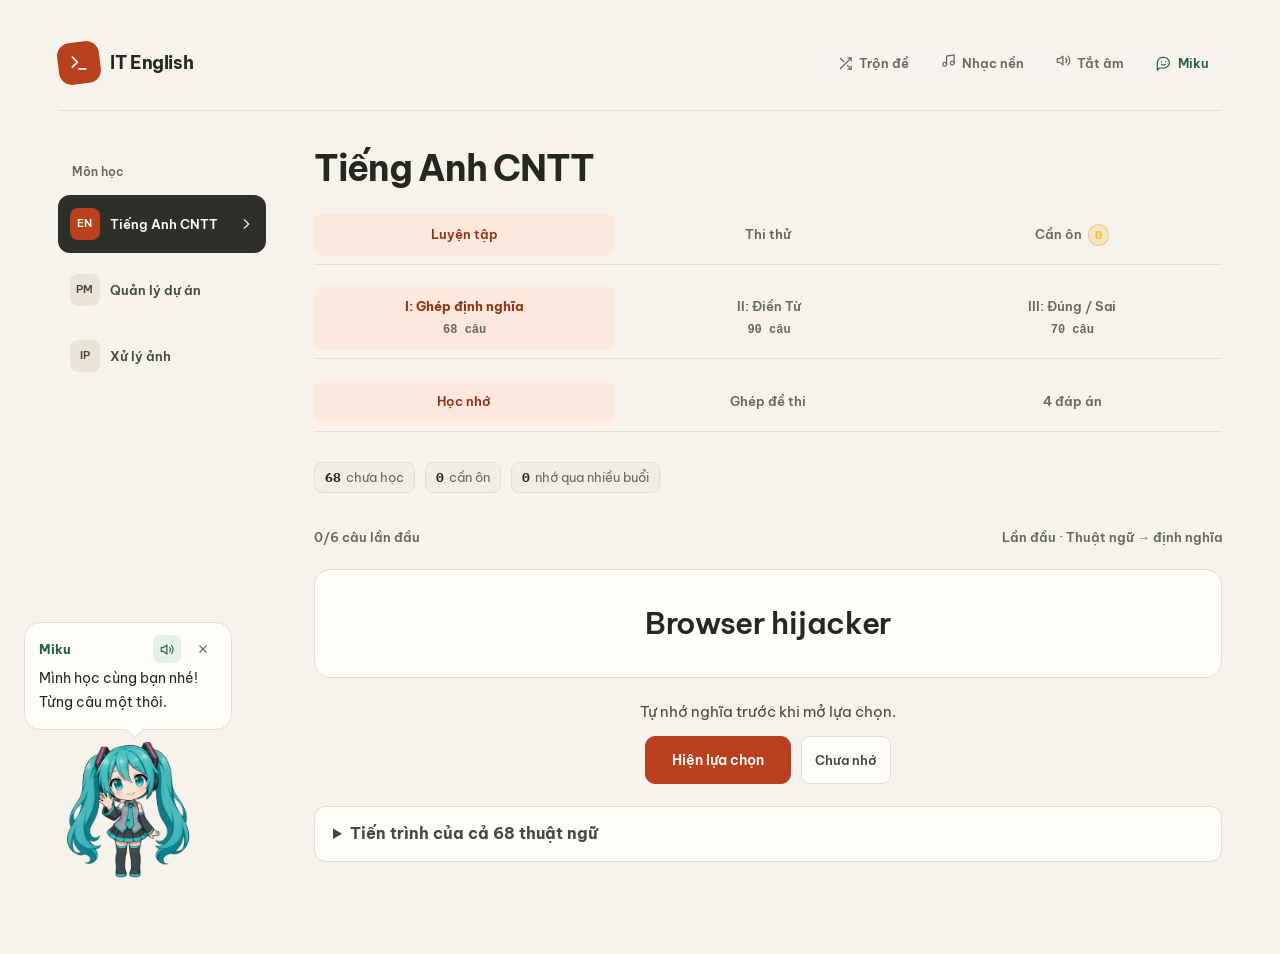
==== commit 2fa69c66: "Add image processing practice, paper redesign, and voiced Miku companion" ====
--- a/IT_English_Quiz_Revision.html
+++ b/IT_English_Quiz_Revision.html
@@ -3,9 +3,9 @@
 <head>
   <meta charset="UTF-8">
   <meta name="viewport" content="width=device-width, initial-scale=1.0, maximum-scale=5.0, viewport-fit=cover">
-  <meta name="theme-color" content="#090d16">
+  <meta name="theme-color" content="#f6f3ed">
   <meta name="description" content="Hệ thống luyện thi Tiếng Anh Chuyên Ngành (TACN) giữa kỳ thông minh với phương pháp Active Recall, dấu hiệu bắt bài và tối ưu di động.">
-  <title>IT English Study Console • Active Recall</title>
+  <title>Góc ôn tập · Học và ghi nhớ</title>
   <link rel="preconnect" href="https://fonts.googleapis.com">
   <link rel="preconnect" href="https://fonts.gstatic.com" crossorigin>
   <link href="https://fonts.googleapis.com/css2?family=Be+Vietnam+Pro:wght@400;500;600;700;800&family=IBM+Plex+Mono:wght@400;500;600;700&display=swap" rel="stylesheet">
@@ -13,6 +13,9 @@
   <link rel="stylesheet" href="study.css">
   <link rel="stylesheet" href="motion.css">
   <link rel="stylesheet" href="pm.css">
+  <link rel="stylesheet" href="image-quiz.css">
+  <link rel="stylesheet" href="redesign.css">
+  <link rel="stylesheet" href="companion.css">
 </head>
 <body>
 
@@ -150,8 +153,12 @@
   <script src="writing.js"></script>
   <script src="study.js"></script>
   <script src="pm-data.js"></script>
+  <script src="image-data.js"></script>
+  <script src="image-quiz.js"></script>
   <script src="pm.js"></script>
   <script src="motion.js"></script>
+  <script src="redesign.js"></script>
+  <script src="companion.js"></script>
 
 </body>
 </html>
--- a/pm.css
+++ b/pm.css
@@ -1,189 +1,1330 @@
-/* Essay learning uses the study console's existing colors and motion tokens. */
+/* ==========================================================================
+   Software Project Management (QLDA PM) - Responsive Study Console
+   Tailored for Desktop (Master-Detail Split Layout) & Mobile (Thumbs-First)
+   ========================================================================== */
+
+/* Hide English quiz elements in PM study mode */
+.pm-flashcards { max-width: 780px; margin: 24px auto; }
+.pm-flash-toolbar label { display: grid; gap: 8px; color: var(--text-2); }
+.pm-flash-toolbar select { width: 100%; min-height: 44px; padding: 10px; background: var(--bg-card, #0f172a); color: var(--text-1); border: 1px solid var(--border, #334155); border-radius: 8px; font: inherit; }
+.pm-flashcard { padding: clamp(18px, 4vw, 32px); background: #0f172a; border: 1px solid #334155; border-radius: 16px; margin: 18px 0; }
+.pm-flashcard .pm-question { margin-bottom: 24px; }
+.pm-flashcard .pm-outline { padding: 0; background: transparent; border: 0; box-shadow: none; }
+.pm-flashcard > .btn-primary { margin-top: 20px; min-height: 44px; white-space: normal; }
+.pm-flash-prompt { color: var(--text-2); line-height: 1.7; padding: 24px 0; }
+.pm-flashcards button:focus-visible, .pm-flashcards select:focus-visible { outline: 2px solid #38bdf8; outline-offset: 4px; }
+
+.pm-recall-guide { padding: 18px 0; border-top: 1px solid #334155; margin-bottom: 12px; }
+.pm-recall-guide h3 { margin: 0 0 8px; font-size: 1rem; color: #e2e8f0; }
+.pm-recall-guide p { color: #cbd5e1; line-height: 1.7; margin: 0 0 12px; max-width: 70ch; }
+.pm-recall-guide [aria-pressed="true"] { background: #164e63; color: #ecfeff; border-color: #38bdf8; }
+.pm-unified-card > .pm-outline { margin: 0 24px 20px; background: transparent; border: 0; border-radius: 0; padding: 0; box-shadow: none; }
+.pm-study-points { margin: 0; padding-left: 1.3em; }
+.pm-study-points li { display: list-item; padding-left: 4px; margin-bottom: 12px; max-width: 70ch; }
+.pm-study-points li:last-child { margin-bottom: 0; }
+.pm-study-points li::marker { color: #7dd3fc; }
+@media (max-width: 600px) {
+  .pm-unified-card > .pm-outline { margin-inline: 16px; }
+  .pm-recall-guide .pm-actions { display: flex; flex-wrap: wrap; }
+}
+
 body.pm-study .study-navigation,
 body.pm-study .segmented-control,
 body.pm-study .metrics-dashboard,
 body.pm-study .shortcuts-footer,
-body.pm-study #btn-shuffle { display:none !important; }
-
-.subject-switch { display:flex; align-items:center; gap:12px; flex-wrap:wrap; }
-.subject-switch label { color:var(--text-2); font-size:.85rem; font-weight:600; }
-.subject-switch select { flex:1; min-width:0; }
-.subject-switch select,
-.pm-toolbar select,
-.pm-toolbar input {
-  min-height:44px;
-  padding:10px 12px;
-  color:var(--text-1);
-  background:var(--bg-surface);
-  border:1px solid var(--border-hover);
-  border-radius:8px;
-  font:inherit;
-  font-size:.9rem;
-  caret-color:var(--accent);
-}
-.subject-switch select:focus-visible,
-.pm-toolbar select:focus-visible,
-.pm-toolbar input:focus-visible,
-.pm-draft textarea:focus-visible { outline:2px solid var(--accent); outline-offset:3px; }
-.subject-switch select option,
-.pm-toolbar select option { background:var(--bg-surface); color:var(--text-1); }
-
-.pm-app { display:grid; gap:24px; min-width:0; color:var(--text-1); }
+body.pm-study #btn-shuffle {
+  display: none !important;
+}
+
+/* Expand container on desktop for side-by-side workbench */
+@media (min-width: 1024px) {
+  body.pm-study .app-shell {
+    max-width: 1200px;
+    transition: max-width var(--transition);
+  }
+}
+
+/* ==========================================================================
+   Subject Switcher Header
+   ========================================================================== */
+.subject-switch {
+  display: flex;
+  align-items: center;
+  justify-content: space-between;
+  gap: 12px;
+  padding: 8px 14px;
+  background: rgba(15, 23, 44, 0.72);
+  border: 1px solid rgba(56, 189, 248, 0.22);
+  border-radius: var(--radius-md);
+  backdrop-filter: blur(14px);
+  -webkit-backdrop-filter: blur(14px);
+  box-shadow: 0 4px 16px rgba(0, 0, 0, 0.28);
+  margin-top: 2px;
+  margin-bottom: 2px;
+}
+
+.subject-switch-bar {
+  display: flex;
+  align-items: center;
+  justify-content: space-between;
+  width: 100%;
+  gap: 12px;
+}
+
+.subject-switch-meta {
+  display: flex;
+  align-items: center;
+  gap: 8px;
+  color: var(--text-3);
+  font-size: 0.82rem;
+  font-weight: 600;
+  text-transform: uppercase;
+  letter-spacing: 0.06em;
+  white-space: nowrap;
+}
+
+.subject-switch-icon {
+  display: flex;
+  align-items: center;
+  color: var(--accent);
+}
+
+.subject-switch-label {
+  cursor: pointer;
+}
+
+.subject-select-wrap {
+  position: relative;
+  flex: 1;
+  max-width: 360px;
+}
+
+.subject-select-wrap select {
+  width: 100%;
+  min-height: 42px;
+  padding: 8px 34px 8px 14px;
+  background: var(--surface-1);
+  color: var(--text-1);
+  border: 1px solid var(--border-hover);
+  border-radius: var(--radius-sm);
+  font: inherit;
+  font-size: 0.88rem;
+  font-weight: 600;
+  cursor: pointer;
+  appearance: none;
+  -webkit-appearance: none;
+  transition: all var(--transition);
+}
+
+.subject-select-wrap select:focus-visible {
+  outline: 2px solid var(--accent);
+  outline-offset: 2px;
+  border-color: var(--accent);
+  box-shadow: 0 0 14px rgba(56, 189, 248, 0.25);
+}
+
+.subject-select-arrow {
+  position: absolute;
+  right: 12px;
+  top: 50%;
+  transform: translateY(-50%);
+  pointer-events: none;
+  color: var(--text-3);
+  display: flex;
+  align-items: center;
+}
+
+/* ==========================================================================
+   Header & Tabs
+   ========================================================================== */
+.pm-app {
+  display: grid;
+  gap: 20px;
+  min-width: 0;
+  color: var(--text-1);
+}
+
 .pm-app button,
 .pm-app input,
 .pm-app select,
-.pm-app textarea { font-family:inherit; }
-.pm-header { display:grid; gap:8px; }
-.pm-header h2 { font-size:1.5rem; line-height:1.4; font-weight:700; letter-spacing:-.02em; }
-.pm-header p { color:var(--text-2); line-height:1.75; font-size:.9rem; max-width:68ch; }
-.pm-tabs { display:flex; gap:4px; border-bottom:1px solid var(--border-hover); }
+.pm-app textarea {
+  font-family: inherit;
+}
+
+.pm-header {
+  display: grid;
+  gap: 6px;
+}
+
+.pm-header-badge {
+  display: inline-flex;
+  align-items: center;
+  align-self: flex-start;
+  padding: 3px 10px;
+  font-size: 0.72rem;
+  font-weight: 700;
+  letter-spacing: 0.06em;
+  text-transform: uppercase;
+  color: #38bdf8;
+  background: rgba(56, 189, 248, 0.12);
+  border: 1px solid rgba(56, 189, 248, 0.3);
+  border-radius: 9999px;
+  margin-bottom: 2px;
+}
+
+.pm-header h2 {
+  font-size: 1.5rem;
+  line-height: 1.35;
+  font-weight: 700;
+  letter-spacing: -0.02em;
+}
+
+.pm-header p {
+  color: var(--text-2);
+  line-height: 1.7;
+  font-size: 0.9rem;
+  max-width: 68ch;
+}
+
+.pm-tabs {
+  display: flex;
+  gap: 4px;
+  border-bottom: 1px solid var(--border-hover);
+}
+
 .pm-tabs button {
-  flex:1;
-  min-height:48px;
-  padding:10px 12px;
-  background:none;
-  color:var(--text-2);
-  border:0;
-  border-bottom:2px solid transparent;
-  font-size:.9rem;
-  font-weight:600;
-  cursor:pointer;
-}
-.pm-tabs button[aria-pressed=true] { color:var(--accent); border-bottom-color:var(--accent); }
-.pm-toolbar { display:flex; align-items:flex-end; gap:12px; flex-wrap:wrap; }
-.pm-toolbar label { display:grid; flex:1; gap:8px; color:var(--text-2); font-size:.85rem; min-width:180px; }
-.pm-toolbar input { width:100%; min-width:0; }
-.pm-toolbar input::placeholder { color:var(--text-3); }
-.pm-toolbar select { min-width:0; width:100%; }
-.pm-stats { display:flex; flex-wrap:wrap; gap:10px 22px; padding:0 0 18px; border-bottom:1px solid var(--border-subtle); color:var(--text-2); font-size:.85rem; line-height:1.6; }
-.pm-stats strong,.pm-stats b { color:var(--text-1); font-variant-numeric:tabular-nums; }
-.pm-actions { display:flex; flex-wrap:wrap; align-items:center; gap:12px; }
-.pm-actions button { min-height:48px; }
-.pm-actions .btn-primary { background:var(--accent-deep); color:#fff; box-shadow:none; }
-.pm-actions .btn-primary:hover:not(:disabled) { background:#0369a1; }
-.pm-app .btn-quiet { min-height:44px; }
-.pm-app .btn-primary { box-shadow:none; }
-.pm-catalog { list-style:none; padding:0; margin:0; border-top:1px solid var(--border-hover); }
+  flex: 1;
+  min-height: 48px;
+  padding: 10px 14px;
+  background: none;
+  color: var(--text-2);
+  border: 0;
+  border-bottom: 2px solid transparent;
+  font-size: 0.9rem;
+  font-weight: 600;
+  cursor: pointer;
+  transition: all var(--transition);
+}
+
+.pm-tabs button[aria-pressed="true"] {
+  color: var(--accent);
+  border-bottom-color: var(--accent);
+}
+
+.pm-tabs button span {
+  display: inline-flex;
+  align-items: center;
+  justify-content: center;
+  background: rgba(244, 63, 94, 0.2);
+  color: var(--rose-light);
+  border-radius: 9999px;
+  padding: 1px 7px;
+  font-size: 0.75rem;
+  margin-left: 4px;
+}
+
+/* ==========================================================================
+   Toolbar & Stats
+   ========================================================================== */
+.pm-toolbar {
+  display: flex;
+  align-items: flex-end;
+  gap: 12px;
+  flex-wrap: wrap;
+}
+
+.pm-toolbar label {
+  display: grid;
+  flex: 1;
+  gap: 6px;
+  color: var(--text-2);
+  font-size: 0.85rem;
+  min-width: 180px;
+}
+
+.pm-toolbar select,
+.pm-toolbar input {
+  min-height: 44px;
+  padding: 10px 14px;
+  color: var(--text-1);
+  background: var(--bg-surface);
+  border: 1px solid var(--border-hover);
+  border-radius: 8px;
+  font: inherit;
+  font-size: 0.9rem;
+  caret-color: var(--accent);
+  transition: all var(--transition);
+}
+
+.pm-toolbar select:focus-visible,
+.pm-toolbar input:focus-visible {
+  outline: 2px solid var(--accent);
+  outline-offset: 2px;
+  border-color: var(--accent);
+  box-shadow: 0 0 14px rgba(56, 189, 248, 0.25);
+}
+
+.pm-toolbar input::placeholder {
+  color: var(--text-3);
+}
+
+.pm-toolbar select option {
+  background: var(--bg-surface);
+  color: var(--text-1);
+}
+
+.pm-stats {
+  display: flex;
+  flex-wrap: wrap;
+  gap: 10px 22px;
+  padding: 0 0 16px;
+  border-bottom: 1px solid var(--border-subtle);
+  color: var(--text-2);
+  font-size: 0.85rem;
+  line-height: 1.6;
+}
+
+.pm-stats strong,
+.pm-stats b {
+  color: var(--text-1);
+  font-variant-numeric: tabular-nums;
+}
+
+.pm-actions {
+  display: flex;
+  flex-wrap: wrap;
+  align-items: center;
+  gap: 12px;
+}
+
+.pm-actions button {
+  min-height: 48px;
+}
+
+.pm-actions .btn-primary {
+  background: var(--accent-deep);
+  color: #fff;
+  box-shadow: none;
+}
+
+.pm-actions .btn-primary:hover:not(:disabled) {
+  background: #0369a1;
+}
+
+.pm-app .btn-quiet {
+  min-height: 44px;
+}
+
+.pm-app .btn-primary {
+  box-shadow: none;
+}
+
+/* ==========================================================================
+   2-Column Split Layout for Reading Mode (Học thuộc)
+   ========================================================================== */
+.pm-split-layout {
+  display: grid;
+  grid-template-columns: 340px minmax(0, 1fr);
+  gap: 24px;
+  align-items: start;
+}
+
+/* Left Pane: Sidebar Question List */
+.pm-sidebar {
+  position: sticky;
+  top: 76px;
+  max-height: calc(100vh - 96px);
+  display: flex;
+  flex-direction: column;
+  background: var(--surface-1);
+  border: 1px solid var(--border-subtle);
+  border-radius: var(--radius-md);
+  padding: 14px;
+  box-shadow: 0 4px 20px rgba(0, 0, 0, 0.35);
+}
+
+.pm-sidebar-top {
+  display: flex;
+  flex-direction: column;
+  gap: 10px;
+  padding-bottom: 12px;
+  border-bottom: 1px solid var(--border-subtle);
+  flex-shrink: 0;
+}
+
+.pm-sidebar-heading {
+  display: flex;
+  align-items: center;
+  justify-content: space-between;
+  font-size: 0.82rem;
+}
+
+.pm-sidebar-badge {
+  font-weight: 700;
+  color: var(--text-1);
+  text-transform: uppercase;
+  letter-spacing: 0.05em;
+}
+
+.pm-sidebar-stat {
+  color: var(--accent);
+  font-family: 'IBM Plex Mono', monospace;
+  font-weight: 600;
+}
+
+.pm-sidebar-search-wrap input.pm-sidebar-search {
+  width: 100%;
+  min-height: 38px;
+  padding: 8px 12px;
+  font-size: 0.84rem;
+  background: var(--bg-surface);
+  border: 1px solid var(--border-hover);
+  border-radius: var(--radius-sm);
+  color: var(--text-1);
+  transition: all var(--transition);
+}
+
+.pm-sidebar-search:focus-visible {
+  outline: 2px solid var(--accent);
+  outline-offset: 1px;
+  border-color: var(--accent);
+}
+
+.pm-sidebar-list {
+  list-style: none;
+  margin: 10px 0 0 0;
+  padding: 0;
+  display: flex;
+  flex-direction: column;
+  gap: 4px;
+  overflow-y: auto;
+  overscroll-behavior: contain;
+}
+
+.pm-sidebar-item {
+  display: flex;
+  align-items: center;
+  gap: 10px;
+  width: 100%;
+  padding: 8px 10px;
+  border: 1px solid transparent;
+  border-radius: var(--radius-sm);
+  background: transparent;
+  color: var(--text-2);
+  text-align: left;
+  font: inherit;
+  font-size: 0.84rem;
+  cursor: pointer;
+  transition: all var(--transition);
+}
+
+.pm-sidebar-item:hover {
+  background: var(--surface-hover);
+  color: var(--text-1);
+  border-color: var(--border-subtle);
+}
+
+.pm-sidebar-item.is-active {
+  background: var(--accent-muted);
+  border-color: rgba(56, 189, 248, 0.45);
+  color: #ffffff;
+  box-shadow: 0 0 12px rgba(56, 189, 248, 0.15);
+}
+
+.pm-sidebar-num {
+  flex-shrink: 0;
+  font-family: 'IBM Plex Mono', monospace;
+  font-weight: 700;
+  color: var(--accent);
+  font-size: 0.78rem;
+  min-width: 20px;
+}
+
+.pm-sidebar-info {
+  flex: 1;
+  display: flex;
+  flex-direction: column;
+  min-width: 0;
+  gap: 2px;
+}
+
+.pm-sidebar-title {
+  font-size: 0.84rem;
+  font-weight: 600;
+  overflow: hidden;
+  text-overflow: ellipsis;
+  white-space: nowrap;
+}
+
+.pm-sidebar-topic-label {
+  font-size: 0.72rem;
+  color: var(--text-3);
+  overflow: hidden;
+  text-overflow: ellipsis;
+  white-space: nowrap;
+}
+
+.pm-sidebar-check {
+  flex-shrink: 0;
+  color: var(--emerald-light);
+  font-weight: 700;
+  font-size: 0.85rem;
+}
+
+.pm-sidebar-empty {
+  padding: 20px 10px;
+  text-align: center;
+  font-size: 0.84rem;
+  color: var(--text-3);
+}
+
+/* Right Pane: Workbench */
+.pm-main-pane {
+  min-width: 0;
+  display: flex;
+  flex-direction: column;
+  gap: 20px;
+}
+
+.pm-reading-meta {
+  display: flex;
+  align-items: center;
+  gap: 8px;
+  flex-wrap: wrap;
+  font-size: 0.88rem;
+  color: var(--text-2);
+}
+
+.pm-reading-meta span:not(:last-child)::after {
+  content: " · ";
+  margin-left: 8px;
+  color: var(--text-3);
+}
+
+/* Question Card & Unified Reading Flow */
+.pm-question-card {
+  background: var(--surface-1);
+  border: 1px solid var(--border-hover);
+  border-radius: var(--radius-md);
+  padding: 20px 22px;
+  box-shadow: 0 4px 20px rgba(0, 0, 0, 0.25);
+}
+
+.pm-unified-card {
+  padding: 24px 26px;
+  display: flex;
+  flex-direction: column;
+  gap: 18px;
+}
+
+.pm-unified-header {
+  display: flex;
+  flex-direction: column;
+}
+
+.pm-card-badge-label {
+  display: inline-flex;
+  align-items: center;
+  gap: 6px;
+  font-size: 0.72rem;
+  font-weight: 700;
+  letter-spacing: 0.08em;
+  color: var(--accent);
+  text-transform: uppercase;
+  margin-bottom: 8px;
+}
+
+.pm-badge-dot {
+  width: 6px;
+  height: 6px;
+  border-radius: 50%;
+  background: var(--accent);
+  box-shadow: 0 0 8px var(--accent);
+}
+
+.pm-meta {
+  display: flex;
+  align-items: center;
+  justify-content: space-between;
+  flex-wrap: wrap;
+  gap: 8px 16px;
+  color: var(--text-3);
+  font-size: 0.85rem;
+  line-height: 1.6;
+  font-variant-numeric: tabular-nums;
+  margin-bottom: 8px;
+}
+
+.pm-question {
+  display: grid;
+  gap: 12px;
+}
+
+.pm-question h3 {
+  font-size: 1.25rem;
+  line-height: 1.75;
+  font-weight: 700;
+  max-width: 68ch;
+  overflow-wrap: anywhere;
+  color: var(--text-1);
+}
+
+.pm-question p {
+  color: var(--text-2);
+  line-height: 1.75;
+  font-size: 0.9rem;
+}
+
+/* Outline Card */
+.pm-outline {
+  padding: 16px 20px;
+  background: var(--surface-1);
+  border: 1px solid var(--border-subtle);
+  border-radius: var(--radius-md);
+}
+
+.pm-outline h4 {
+  font-size: 0.95rem;
+  font-weight: 700;
+  color: #7dd3fc;
+  margin-bottom: 10px;
+}
+
+.pm-outline ol {
+  padding-left: 22px;
+}
+
+.pm-outline li {
+  font-size: 0.9rem;
+  line-height: 1.8;
+  padding: 2px 0;
+  color: var(--text-1);
+}
+
+.pm-keywords-wrap {
+  margin-top: 14px;
+  padding-top: 12px;
+  border-top: 1px dashed var(--border-subtle);
+  display: flex;
+  flex-direction: column;
+  gap: 8px;
+}
+
+.pm-keywords-label {
+  font-size: 0.82rem;
+  font-weight: 700;
+  color: var(--accent);
+  letter-spacing: 0.04em;
+  text-transform: uppercase;
+}
+
+.pm-keywords-list {
+  display: flex;
+  flex-wrap: wrap;
+  gap: 6px;
+}
+
+.pm-keyword-tag {
+  display: inline-flex;
+  align-items: center;
+  padding: 3px 10px;
+  border-radius: 9999px;
+  font-size: 0.78rem;
+  font-weight: 600;
+  color: #7dd3fc;
+  background: rgba(56, 189, 248, 0.1);
+  border: 1px solid rgba(56, 189, 248, 0.25);
+  line-height: 1.4;
+}
+
+.pm-mnemonic-box {
+  margin-top: 12px;
+  padding: 10px 14px;
+  border-radius: var(--radius-sm);
+  background: rgba(245, 158, 11, 0.08);
+  border: 1px solid rgba(245, 158, 11, 0.28);
+  display: flex;
+  align-items: flex-start;
+  gap: 10px;
+  font-size: 0.86rem;
+  line-height: 1.6;
+  color: #fde68a;
+}
+
+.pm-mnemonic-box strong {
+  color: #fef3c7;
+  font-weight: 700;
+  margin-right: 4px;
+}
+
+.pm-mnemonic-box em {
+  font-style: normal;
+  color: #ffffff;
+  font-weight: 600;
+}
+
+.pm-mnemonic-icon {
+  font-size: 1rem;
+  flex-shrink: 0;
+  line-height: 1.4;
+}
+
+.pm-note {
+  border: 1px solid rgba(245, 158, 11, 0.35);
+  border-radius: var(--radius-sm);
+  padding: 12px 16px;
+  color: #f8dba0;
+  background: rgba(245, 158, 11, 0.06);
+  font-size: 0.86rem;
+  line-height: 1.7;
+}
+
+.pm-note strong {
+  color: #ffe5b4;
+}
+
+/* Reading Tools & Divider */
+.pm-reading-tools {
+  display: flex;
+  align-items: center;
+  justify-content: space-between;
+  flex-wrap: wrap;
+  gap: 12px;
+  padding-top: 16px;
+  border-top: 1px solid var(--border-subtle);
+}
+
+.pm-answer-title-group {
+  display: flex;
+  flex-direction: column;
+  gap: 2px;
+}
+
+.pm-answer-badge {
+  font-size: 0.82rem;
+  font-weight: 700;
+  color: #38bdf8;
+  letter-spacing: 0.05em;
+  display: block;
+}
+
+.pm-reading-tools p {
+  color: var(--text-2);
+  line-height: 1.5;
+  font-size: 0.86rem;
+  margin: 0;
+}
+
+.pm-btn-hide-all {
+  font-size: 0.82rem;
+  padding: 8px 14px;
+  min-height: 38px;
+}
+
+.pm-reading-sections {
+  display: flex;
+  flex-direction: column;
+  gap: 14px;
+}
+
+.pm-reading-section {
+  padding: 8px 0;
+  display: flex;
+  flex-direction: column;
+  gap: 4px;
+}
+
+.pm-reading-section-header {
+  display: flex;
+  align-items: center;
+  justify-content: space-between;
+  gap: 12px;
+  margin-bottom: 6px;
+}
+
+.pm-reading-section-header h4 {
+  font-size: 0.98rem;
+  line-height: 1.4;
+  font-weight: 700;
+  color: var(--text-1);
+  display: flex;
+  align-items: baseline;
+  gap: 6px;
+  margin: 0;
+}
+
+.pm-section-num {
+  font-family: 'IBM Plex Mono', monospace;
+  color: var(--accent);
+  font-weight: 700;
+}
+
+.pm-toggle-btn {
+  flex-shrink: 0;
+  font-size: 0.82rem;
+  padding: 5px 10px;
+  min-height: 34px;
+  border-radius: var(--radius-sm);
+}
+
+.pm-reading-points {
+  padding: 0;
+  margin: 0;
+  max-width: 72ch;
+  font-size: 1rem;
+  line-height: 1.8;
+  color: var(--text-1);
+  word-break: break-word;
+}
+
+.pm-point-sentence {
+  display: inline;
+}
+
+.pm-point-sentence:not(:last-child) {
+  margin-right: 0.35em;
+}
+
+.pm-reading-points li {
+  line-height: 1.8;
+  font-size: 1rem;
+  color: var(--text-1);
+}
+
+.pm-reading-section .pm-helper {
+  background: rgba(14, 165, 233, 0.08);
+  border: 1px dashed rgba(56, 189, 248, 0.35);
+  border-radius: var(--radius-sm);
+  padding: 10px 14px;
+  color: #7dd3fc;
+  font-size: 0.86rem;
+  margin-top: 8px;
+}
+
+/* Bottom Reading Navigation */
+.pm-reading-nav {
+  display: flex;
+  align-items: center;
+  justify-content: space-between;
+  gap: 12px;
+  padding-top: 14px;
+  border-top: 1px solid var(--border-hover);
+}
+
+.pm-reading-nav-counter {
+  font-size: 0.85rem;
+  color: var(--text-2);
+  font-variant-numeric: tabular-nums;
+  font-weight: 600;
+}
+
+/* ==========================================================================
+   Learn, Review & Exam Styles
+   ========================================================================== */
+.pm-draft {
+  display: grid;
+  gap: 10px;
+}
+
+.pm-draft label {
+  font-size: 0.9rem;
+  font-weight: 600;
+}
+
+.pm-draft textarea {
+  display: block;
+  width: 100%;
+  min-height: 180px;
+  padding: 16px;
+  color: var(--text-1);
+  background: var(--bg-surface);
+  border: 1px solid var(--border-hover);
+  border-radius: 8px;
+  font: inherit;
+  font-size: 0.92rem;
+  line-height: 1.75;
+  resize: vertical;
+  caret-color: var(--accent);
+}
+
+.pm-rubric {
+  display: grid;
+  gap: 20px;
+}
+
+.pm-rubric-section {
+  border: 1px solid var(--border-subtle);
+  border-radius: var(--radius-md);
+  padding: 16px 18px;
+  margin: 0;
+  background: var(--surface-1);
+}
+
+.pm-rubric-section legend {
+  padding: 0 8px;
+  font-size: 0.95rem;
+  font-weight: 700;
+  color: var(--text-1);
+}
+
+.pm-rubric-count {
+  color: var(--text-3);
+  font-size: 0.8rem;
+  font-weight: normal;
+}
+
+.pm-rubric-points {
+  display: grid;
+  gap: 16px;
+  margin-top: 8px;
+}
+
+.pm-point {
+  display: grid;
+  gap: 8px;
+  padding: 10px 0;
+  border-bottom: 1px solid var(--border-subtle);
+}
+
+.pm-point:last-child {
+  border-bottom: none;
+}
+
+.pm-point-text {
+  font-size: 0.95rem;
+  line-height: 1.7;
+  color: var(--text-1);
+}
+
+.pm-ratings {
+  display: flex;
+  flex-wrap: wrap;
+  gap: 8px;
+}
+
+.pm-ratings label {
+  display: inline-flex;
+  align-items: center;
+  gap: 8px;
+  min-height: 44px;
+  padding: 8px 14px;
+  border: 1px solid var(--border-hover);
+  border-radius: 8px;
+  font-size: 0.85rem;
+  color: var(--text-2);
+  cursor: pointer;
+  transition: all var(--transition);
+}
+
+.pm-ratings label:has(input:checked) {
+  color: var(--accent);
+  border-color: var(--accent);
+  background: var(--accent-muted);
+}
+
+.pm-ratings input {
+  flex-shrink: 0;
+  width: 17px;
+  height: 17px;
+  accent-color: var(--accent);
+}
+
+.pm-rating-kbd {
+  font-size: 0.72rem;
+  padding: 1px 5px;
+  border-radius: 4px;
+  background: rgba(255, 255, 255, 0.08);
+  color: var(--text-3);
+  font-family: inherit;
+}
+
+.pm-source pre {
+  color: var(--text-2);
+  white-space: pre-wrap;
+  overflow-wrap: anywhere;
+  font: inherit;
+  line-height: 1.85;
+  font-size: 0.9rem;
+  margin-top: 14px;
+  padding: 16px 0;
+}
+
+.pm-reference {
+  padding-top: 16px;
+  border-top: 1px solid var(--border-subtle);
+}
+
+.pm-reference summary {
+  cursor: pointer;
+  min-height: 44px;
+  padding: 10px 0;
+  color: var(--text-2);
+  font-size: 0.9rem;
+  line-height: 1.6;
+}
+
+.pm-result {
+  display: grid;
+  gap: 12px;
+  padding: 22px 0;
+  border-top: 1px solid var(--border-hover);
+  border-bottom: 1px solid var(--border-hover);
+}
+
+.pm-result h3 {
+  font-size: 1.35rem;
+  line-height: 1.5;
+}
+
+.pm-result p {
+  font-size: 0.9rem;
+  color: var(--text-2);
+  line-height: 1.8;
+}
+
+.pm-exam-map {
+  display: grid;
+  grid-template-columns: repeat(auto-fit, minmax(44px, 1fr));
+  gap: 8px;
+}
+
+.pm-exam-map button {
+  min-height: 44px;
+  border: 1px solid var(--border-hover);
+  background: var(--bg-surface);
+  color: var(--text-2);
+  border-radius: 8px;
+  font-size: 0.9rem;
+  font-variant-numeric: tabular-nums;
+  cursor: pointer;
+}
+
+.pm-exam-map button.answered {
+  color: var(--accent);
+  background: var(--accent-muted);
+}
+
+.pm-exam-map button.flagged {
+  border-color: var(--amber);
+}
+
+.pm-exam-map button.current {
+  outline: 2px solid var(--accent);
+  outline-offset: 2px;
+}
+
+.pm-catalog {
+  list-style: none;
+  padding: 0;
+  margin: 0;
+  border-top: 1px solid var(--border-hover);
+}
+
 .pm-row {
-  display:flex;
-  align-items:flex-start;
-  gap:14px;
-  width:100%;
-  min-height:76px;
-  padding:18px 4px;
-  border:0;
-  border-bottom:1px solid var(--border-subtle);
-  background:transparent;
-  text-align:left;
-  color:var(--text-1);
-  font:inherit;
-}
-button.pm-row { cursor:pointer; }
-.pm-row-number { flex-shrink:0; color:var(--text-3); font-size:.85rem; min-width:24px; padding-top:2px; font-variant-numeric:tabular-nums; }
-.pm-row-main { display:grid; flex:1; min-width:0; gap:6px; }
-.pm-row-main strong { font-size:.95rem; line-height:1.6; font-weight:600; }
-.pm-row-main small { color:var(--text-3); line-height:1.5; font-size:.85rem; }
-.pm-row-state { color:var(--text-2); font-size:.85rem; line-height:1.6; text-align:right; max-width:150px; flex-shrink:0; }
-.pm-meta { display:flex; align-items:center; justify-content:space-between; flex-wrap:wrap; gap:8px 16px; color:var(--text-3); font-size:.85rem; line-height:1.6; font-variant-numeric:tabular-nums; }
-.pm-question { display:grid; gap:12px; padding-top:8px; }
-.pm-question h3 { font-size:1.23rem; line-height:1.8; font-weight:600; max-width:68ch; overflow-wrap:anywhere; }
-.pm-question p { color:var(--text-2); line-height:1.75; font-size:.9rem; }
-.pm-outline { padding:16px 18px; background:var(--bg-surface); border:1px solid var(--border-subtle); border-radius:10px; }
-.pm-outline h4 { font-size:.95rem; margin-bottom:12px; }
-.pm-outline ol { padding-left:22px; }
-.pm-outline li { font-size:.9rem; line-height:1.8; padding:3px 0; }
-.pm-note { border:1px solid rgba(245,158,11,.3); border-radius:8px; padding:12px 14px; color:#f8dba0; background:rgba(245,158,11,.05); font-size:.85rem; line-height:1.75; }
-.pm-note strong { color:#ffe5b4; }
-.pm-draft { display:grid; gap:10px; }
-.pm-draft label { font-size:.9rem; font-weight:600; }
-.pm-draft textarea {
-  display:block;
-  width:100%;
-  min-height:180px;
-  padding:16px;
-  color:var(--text-1);
-  background:var(--bg-surface);
-  border:1px solid var(--border-hover);
-  border-radius:10px;
-  font:inherit;
-  font-size:1rem;
-  line-height:1.8;
-  resize:vertical;
-  caret-color:var(--accent);
-}
-.pm-draft textarea::placeholder { color:var(--text-3); }
-.pm-draft textarea[readonly] { color:var(--text-2); }
-.pm-rubric { display:grid; gap:24px; }
-.pm-rubric fieldset { border:0; min-width:0; padding:0; }
-.pm-rubric legend { width:100%; margin-bottom:4px; padding-bottom:12px; border-bottom:1px solid var(--border-hover); font-size:1rem; font-weight:600; }
-.pm-point { padding:16px 0; border-bottom:1px solid var(--border-subtle); }
-.pm-point p { font-size:.95rem; line-height:1.8; max-width:68ch; }
-.pm-ratings { display:flex; flex-wrap:wrap; align-items:center; gap:8px; margin-top:12px; }
-.pm-ratings label { display:flex; align-items:center; justify-content:center; gap:8px; min-height:44px; padding:8px 12px; border:1px solid var(--border-hover); border-radius:8px; font-size:.85rem; color:var(--text-2); cursor:pointer; }
-.pm-ratings label:has(input:checked) { color:var(--accent); border-color:var(--accent); background:var(--accent-muted); }
-.pm-ratings input { flex-shrink:0; width:17px; height:17px; accent-color:var(--accent); }
-.pm-source pre { color:var(--text-2); white-space:pre-wrap; overflow-wrap:anywhere; font:inherit; line-height:1.85; font-size:.9rem; margin-top:14px; padding:16px 0; }
-.pm-reference { padding-top:16px; border-top:1px solid var(--border-subtle); }
-.pm-reference summary { cursor:pointer; min-height:44px; padding:10px 0; color:var(--text-2); font-size:.9rem; line-height:1.6; }
-.pm-result { display:grid; gap:12px; padding:22px 0; border-top:1px solid var(--border-hover); border-bottom:1px solid var(--border-hover); }
-.pm-result h3 { font-size:1.35rem; line-height:1.5; }
-.pm-result p { font-size:.9rem; color:var(--text-2); line-height:1.8; }
-.pm-exam-map { display:grid; grid-template-columns:repeat(auto-fit,minmax(44px,1fr)); gap:8px; }
-.pm-exam-map button { min-height:44px; border:1px solid var(--border-hover); background:var(--bg-surface); color:var(--text-2); border-radius:8px; font-size:.9rem; font-variant-numeric:tabular-nums; cursor:pointer; }
-.pm-exam-map button.answered { color:var(--accent); background:var(--accent-muted); }
-.pm-exam-map button.flagged { border-color:var(--amber); }
-.pm-exam-map button.current { outline:2px solid var(--accent); outline-offset:2px; }
-.pm-error { color:var(--rose-light); font-size:.9rem; line-height:1.7; }
-.pm-helper { color:var(--text-3); font-size:.85rem; line-height:1.75; max-width:68ch; }
-.pm-empty { padding:28px 0; display:grid; gap:14px; font-size:.95rem; color:var(--text-2); line-height:1.8; }
-.pm-empty h3 { font-size:1.2rem; color:var(--text-1); }
-.pm-session-progress { color:var(--text-3); font-size:.85rem; font-variant-numeric:tabular-nums; line-height:1.7; }
-.pm-point-target { font-size:1rem; font-weight:600; line-height:1.8; padding:16px 0; border-top:1px solid var(--border-subtle); border-bottom:1px solid var(--border-subtle); }
-.pm-app [hidden] { display:none !important; }
-.pm-reading-meta,.pm-reading-nav { display:flex; align-items:center; justify-content:space-between; flex-wrap:wrap; gap:8px 16px; color:var(--text-3); font-size:.85rem; line-height:1.7; }
-.pm-reading-tools { display:flex; align-items:center; justify-content:space-between; flex-wrap:wrap; gap:12px; }
-.pm-reading-tools p { color:var(--text-2); line-height:1.7; font-size:.9rem; flex:1; min-width:220px; }
-.pm-reading-sections { display:grid; gap:24px; }
-.pm-reading-section { border-bottom:1px solid var(--border-subtle); padding-bottom:24px; }
-.pm-reading-section-header { display:flex; align-items:center; justify-content:space-between; gap:16px; margin-bottom:12px; }
-.pm-reading-section-header h4 { font-size:1rem; line-height:1.7; }
-.pm-reading-section-header button { flex-shrink:0; }
-.pm-reading-points { padding-left:24px; max-width:68ch; }
-.pm-reading-points li { line-height:1.9; margin:10px 0; font-size:1rem; padding-left:4px; }
-.pm-reading-nav { border-top:1px solid var(--border-hover); padding-top:16px; }
-.pm-sr-only { position:absolute; width:1px; height:1px; padding:0; margin:-1px; overflow:hidden; clip-path:inset(50%); white-space:nowrap; border:0; }
-
-@media(hover:hover) and (pointer:fine) {
-  button.pm-row:hover { background:rgba(255,255,255,.025); }
-  .pm-tabs button:hover { color:var(--text-1); }
-  .pm-ratings label:hover { border-color:var(--accent); }
-}
-@media(max-width:640px) {
-  .subject-switch { gap:8px; }
-  .subject-switch label { width:100%; }
-  .subject-switch select,.pm-toolbar input,.pm-toolbar select { font-size:16px; width:100%; }
-  .pm-app { gap:20px; }
-  .pm-header h2 { font-size:1.3rem; }
-  .pm-tabs { gap:2px; }
-  .pm-tabs { display:grid; grid-template-columns:1fr 1fr; }
-  .pm-tabs button { padding:10px 5px; font-size:.85rem; }
-  .pm-toolbar { gap:12px; }
-  .pm-toolbar label { width:100%; min-width:0; flex:1 1 100%; }
-  .pm-stats { gap:8px 18px; }
-  .pm-actions { align-items:stretch; gap:8px; }
-  .pm-actions .btn-primary { width:auto; flex:1; min-width:140px; }
-  .pm-actions .btn-quiet { padding:10px 12px; }
-  .pm-row { flex-wrap:wrap; gap:8px 12px; padding:16px 2px; }
-  .pm-row-main { flex-basis:calc(100% - 38px); }
-  .pm-row-state { margin-left:36px; max-width:none; text-align:left; }
-  .pm-question h3 { font-size:1.1rem; line-height:1.8; }
-  .pm-draft textarea { padding:12px; font-size:16px; }
-  .pm-ratings { gap:6px; }
-  .pm-ratings label { padding:8px 10px; flex:1; min-width:80px; }
-  .pm-outline { padding:14px; }
-  .pm-result { padding:18px 0; }
-  .pm-result h3 { font-size:1.2rem; }
-}
-@media(prefers-reduced-motion:reduce) {
-  .pm-app *, .subject-switch * { animation:none !important; transition:none !important; scroll-behavior:auto !important; }
-}
+  display: flex;
+  align-items: flex-start;
+  gap: 14px;
+  width: 100%;
+  min-height: 76px;
+  padding: 18px 4px;
+  border: 0;
+  border-bottom: 1px solid var(--border-subtle);
+  background: transparent;
+  text-align: left;
+  color: var(--text-1);
+  font: inherit;
+  cursor: pointer;
+}
+
+.pm-row-number {
+  flex-shrink: 0;
+  color: var(--text-3);
+  font-size: 0.85rem;
+  min-width: 24px;
+  padding-top: 2px;
+  font-variant-numeric: tabular-nums;
+}
+
+.pm-row-main {
+  display: grid;
+  flex: 1;
+  min-width: 0;
+  gap: 6px;
+}
+
+.pm-row-main strong {
+  font-size: 0.95rem;
+  line-height: 1.6;
+  font-weight: 600;
+}
+
+.pm-row-main small {
+  color: var(--text-3);
+  line-height: 1.5;
+  font-size: 0.85rem;
+}
+
+.pm-row-state {
+  color: var(--text-2);
+  font-size: 0.85rem;
+  line-height: 1.6;
+  text-align: right;
+  max-width: 150px;
+  flex-shrink: 0;
+}
+
+.pm-error {
+  color: var(--rose-light);
+  font-size: 0.9rem;
+  line-height: 1.7;
+}
+
+.pm-helper {
+  color: var(--text-3);
+  font-size: 0.85rem;
+  line-height: 1.75;
+  max-width: 68ch;
+}
+
+.pm-empty {
+  padding: 28px 0;
+  display: grid;
+  gap: 14px;
+  font-size: 0.95rem;
+  color: var(--text-2);
+  line-height: 1.8;
+}
+
+.pm-empty h3 {
+  font-size: 1.2rem;
+  color: var(--text-1);
+}
+
+.pm-session-progress {
+  color: var(--text-3);
+  font-size: 0.85rem;
+  font-variant-numeric: tabular-nums;
+  line-height: 1.7;
+}
+
+.pm-point-target {
+  font-size: 1rem;
+  font-weight: 600;
+  line-height: 1.8;
+  padding: 16px 0;
+  border-top: 1px solid var(--border-subtle);
+  border-bottom: 1px solid var(--border-subtle);
+}
+
+.pm-app [hidden] {
+  display: none !important;
+}
+
+.pm-sr-only {
+  position: absolute;
+  width: 1px;
+  height: 1px;
+  padding: 0;
+  margin: -1px;
+  overflow: hidden;
+  clip-path: inset(50%);
+  white-space: nowrap;
+  border: 0;
+}
+
+/* ==========================================================================
+   Responsive Adaptations
+   ========================================================================== */
+@media (hover: hover) and (pointer: fine) {
+  button.pm-row:hover {
+    background: rgba(255, 255, 255, 0.025);
+  }
+  .pm-tabs button:hover {
+    color: var(--text-1);
+  }
+  .pm-ratings label:hover {
+    border-color: var(--accent);
+  }
+}
+
+@media (max-width: 1023px) {
+  .pm-sidebar {
+    display: none !important;
+  }
+  .pm-split-layout {
+    display: block;
+  }
+}
+
+@media (max-width: 640px) {
+  .subject-switch {
+    gap: 8px;
+    flex-wrap: wrap;
+  }
+  .subject-switch-bar {
+    flex-wrap: wrap;
+  }
+  .subject-select-wrap {
+    max-width: 100%;
+    width: 100%;
+  }
+  .subject-select-wrap select,
+  .pm-toolbar input,
+  .pm-toolbar select {
+    font-size: 16px;
+    width: 100%;
+  }
+  .pm-app {
+    gap: 18px;
+  }
+  .pm-header h2 {
+    font-size: 1.3rem;
+  }
+  .pm-tabs {
+    display: grid;
+    grid-template-columns: 1fr 1fr;
+    gap: 2px;
+  }
+  .pm-tabs button {
+    padding: 10px 5px;
+    font-size: 0.85rem;
+  }
+  .pm-toolbar {
+    gap: 10px;
+  }
+  .pm-toolbar label {
+    width: 100%;
+    min-width: 0;
+    flex: 1 1 100%;
+  }
+  .pm-stats {
+    gap: 8px 18px;
+  }
+  .pm-actions {
+    align-items: stretch;
+    gap: 8px;
+  }
+  .pm-actions .btn-primary {
+    width: auto;
+    flex: 1;
+    min-width: 140px;
+  }
+  .pm-actions .btn-quiet {
+    padding: 10px 12px;
+  }
+  .pm-row {
+    flex-wrap: wrap;
+    gap: 8px 12px;
+    padding: 16px 2px;
+  }
+  .pm-row-main {
+    flex-basis: calc(100% - 38px);
+  }
+  .pm-row-state {
+    margin-left: 36px;
+    max-width: none;
+    text-align: left;
+  }
+  .pm-question h3 {
+    font-size: 1.1rem;
+    line-height: 1.7;
+  }
+  .pm-draft textarea {
+    padding: 12px;
+    font-size: 16px;
+  }
+  .pm-ratings {
+    gap: 6px;
+  }
+  .pm-ratings label {
+    padding: 8px 10px;
+    flex: 1;
+    min-width: 80px;
+  }
+  .pm-outline {
+    padding: 14px;
+  }
+  .pm-unified-card {
+    padding: 16px 14px;
+    gap: 14px;
+  }
+  .pm-reading-section {
+    padding: 6px 0;
+  }
+  .pm-result {
+    padding: 18px 0;
+  }
+  .pm-result h3 {
+    font-size: 1.2rem;
+  }
+}
+
+@media (prefers-reduced-motion: reduce) {
+  .pm-app *,
+  .subject-switch * {
+    animation: none !important;
+    transition: none !important;
+    scroll-behavior: auto !important;
+  }
+}
+
+/* Reading rhythm and compact study navigation. */
+.pm-flashcard .pm-keywords-wrap { display: none; }
+.pm-flashcard .pm-outline { margin: 0; }
+.pm-flashcard .pm-outline ol { margin-bottom: 24px; }
+.pm-flashcard.is-front .pm-question { margin-bottom: 0; }
+.pm-flashcard .pm-mnemonic-box { border: 0; background: transparent; padding: 16px 0 0; border-top: 1px solid #334155; border-radius: 0; color: #e2e8f0; }
+.pm-flash-toolbar { max-width: 180px; }
+.pm-tabs button { box-shadow: none; }
+.pm-reading-meta span:last-child { display: none; }
+.pm-card-badge-label { display: none; }
+.pm-recall-guide { padding: 0; border: 0; margin: 0; }
+.pm-app { --pm-reading-text: #e2e8f0; --pm-muted-text: #b8c5d6; }
+.pm-header { gap: 4px; }
+.pm-header h2 { font-size: clamp(1.2rem, 2.5vw, 1.65rem); }
+.pm-header p { color: var(--pm-muted-text); font-size: .875rem; }
+.pm-tabs { gap: 4px; padding: 4px; background: #111827; border: 1px solid #29364a; border-radius: 12px; }
+.pm-tabs button { border: 0; border-radius: 8px; min-height: 44px; }
+.pm-tabs button[aria-pressed="true"] { background: #164e63; color: #ecfeff; }
+.pm-app .pm-helper { color: var(--pm-muted-text); line-height: 1.65; }
+.pm-app .pm-question h3 { color: #f1f5f9; line-height: 1.65; text-wrap: pretty; }
+.pm-reading-points { font-size: 1rem; line-height: 1.9; color: var(--pm-reading-text); }
+.pm-outline li { font-size: 1rem; line-height: 1.8; margin-bottom: 8px; }
+.pm-mnemonic-box { font-size: 1rem; line-height: 1.8; }
+.pm-mnemonic-box em { font-style: normal; }
+.pm-keyword-tag { font-size: .875rem; line-height: 1.6; }
+.pm-flashcards { width: 100%; max-width: 760px; margin: 0 auto; }
+.pm-flash-toolbar { display: grid; gap: 16px; }
+.pm-flash-toolbar label { font-size: .875rem; }
+.pm-flash-toolbar select { font-size: 1rem; }
+.pm-flash-position { display: flex; justify-content: space-between; align-items: baseline; gap: 16px; color: var(--pm-muted-text); font-size: .875rem; }
+.pm-flash-position strong { color: #e2e8f0; font-size: 1rem; white-space: nowrap; font-variant-numeric: tabular-nums; }
+.pm-flash-position strong span { color: var(--pm-muted-text); font-weight: 400; }
+.pm-flash-position > span { text-align: right; }
+.pm-flashcard { margin: 16px 0 0; padding: clamp(22px, 4vw, 36px); }
+.pm-flashcard.is-front { min-height: 320px; display: flex; flex-direction: column; justify-content: center; }
+.pm-flashcard .pm-question h3 { font-size: clamp(1.2rem, 2.5vw, 1.6rem); font-weight: 600; }
+.pm-flashcard.is-flipped .pm-question h3 { font-size: 1.1rem; }
+.pm-flashcard.is-flipped .pm-question { padding-bottom: 20px; border-bottom: 1px solid #334155; }
+.pm-flashcard .pm-outline h4 { font-size: 1.125rem; color: #e2e8f0; }
+.pm-flashcard .pm-keywords-list { display: flex; flex-direction: column; align-items: flex-start; gap: 10px; }
+.pm-flashcard .pm-keyword-tag { background: none; border: 0; border-radius: 0; padding: 0; font-size: 1rem; color: #bae6fd; font-weight: 500; }
+.pm-flashcard .pm-keywords-label { font-size: .875rem; letter-spacing: 0; }
+.pm-flashcard .pm-mnemonic-box { padding: 16px 0 0; background: transparent; border: 0; border-top: 1px solid #334155; border-radius: 0; }
+.pm-flash-prompt { padding: 0; font-size: .9375rem; }
+.pm-flash-controls { display: grid; grid-template-columns: 1fr 1.4fr 1fr; gap: 10px; position: sticky; bottom: 0; z-index: 5; padding: 16px 0 max(12px, env(safe-area-inset-bottom)); margin-top: 0; background: #090d16; border-top: 0; }
+.pm-flash-controls button { min-height: 48px; justify-content: center; white-space: normal; }
+.pm-flash-controls .btn-primary { border-radius: 10px; }
+.pm-flashcards > .pm-helper { margin-top: 0; font-size: .8125rem; }
+@media (max-width: 640px) {
+  .pm-app { gap: 16px; }
+  .pm-tabs { display: flex; overflow-x: auto; scrollbar-width: thin; scrollbar-color: #475569 transparent; }
+  .pm-tabs button { flex: 0 0 auto; padding: 10px 14px; white-space: nowrap; }
+  .pm-tabs button[aria-pressed="true"] { scroll-margin-inline: 12px; }
+  .pm-flashcard { padding: 22px 18px; }
+  .pm-flashcard.is-front { min-height: 300px; }
+  .pm-flash-controls { gap: 8px; }
+  .pm-flash-controls button { padding: 10px 8px; font-size: .875rem; }
+  .pm-flash-position { gap: 10px; }
+  .pm-unified-card > .pm-outline { margin-inline: 0; }
+}
--- a/image-quiz.css
+++ b/image-quiz.css
@@ -0,0 +1,28 @@
+.image-quiz { max-width: 820px; margin: 0 auto; width: 100%; }
+.image-toolbar { display: flex; gap: 12px; }
+.image-toolbar label { flex: 1; min-width: 0; }
+.image-quiz select { min-height: 44px; max-width: 100%; width: 100%; padding: 10px 12px; background: #0f172a; color: #e2e8f0; border: 1px solid #334155; border-radius: 8px; font: inherit; font-size: 16px; }
+.image-progress { display: flex; flex-wrap: wrap; justify-content: space-between; gap: 8px; color: #cbd5e1; font-size: .875rem; }
+.image-progress span { color: #cbd5e1; }
+.image-jump { display: flex; gap: 16px; align-items: center; color: #cbd5e1; font-size: .875rem; }
+.image-jump select { width: 130px; }
+.image-question h2 { font-size: clamp(1.1rem, 2.5vw, 1.4rem); line-height: 1.7; margin-bottom: 24px; text-wrap: pretty; }
+.image-options { display: grid; gap: 12px; }
+.image-option { display: flex; align-items: baseline; gap: 14px; padding: 16px; background: #0f172a; border: 1px solid #334155; border-radius: 12px; text-align: left; color: #e2e8f0; font: inherit; font-size: 1rem; line-height: 1.7; cursor: pointer; }
+.image-option:disabled { opacity: 1; cursor: default; }
+.image-letter { flex: 0 0 20px; color: #cbd5e1; font-weight: 600; }
+.image-option.is-correct { border-color: #4ade80; background: #102d24; }
+.image-option.is-wrong { border-color: #fb7185; background: #361923; }
+.image-verdict { margin-left: auto; font-size: .8125rem; white-space: nowrap; }
+.image-feedback { margin-top: 24px; line-height: 1.8; color: #e2e8f0; }
+.image-feedback p { margin: 8px 0 16px; }
+.image-reference { color: #b8c5d6; font-size: .875rem; line-height: 1.8; }
+.image-reference a { color: #7dd3fc; text-underline-offset: 3px; }
+.image-quiz :focus-visible { outline: 2px solid #38bdf8; outline-offset: 4px; }
+@media (hover: hover) { .image-option:not(:disabled):hover { border-color: #7dd3fc; } }
+@media (max-width: 640px) {
+  .image-toolbar { flex-direction: column; gap: 8px; }
+  .image-option { padding: 14px 12px; gap: 10px; flex-wrap: wrap; }
+  .image-option > span:nth-child(2) { flex: 1; min-width: 0; }
+  .image-verdict { flex-basis: 100%; margin-left: 30px; }
+}
--- a/redesign.css
+++ b/redesign.css
@@ -0,0 +1,286 @@
+/* Paper studio: one shared visual layer across the three study subjects. */
+:root {
+  color-scheme: light;
+  --bg: #f6f3ed;
+  --bg-surface: #fffefa;
+  --surface-1: #fffefa;
+  --surface-2: #f2eee6;
+  --surface-3: #e9e3d8;
+  --surface-hover: #efe8dd;
+  --text-1: #262820;
+  --text-2: #45483f;
+  --text-3: #66685e;
+  --text-muted: #74766c;
+  --border-subtle: #e3ddd2;
+  --border-hover: #cbc3b4;
+  --border-active: #bb401d;
+  --border-card-top: #e3ddd2;
+  --accent: #bb401d;
+  --accent-deep: #963115;
+  --accent-muted: #fce8dc;
+  --accent-gradient: #bb401d;
+  --accent-glow: transparent;
+  --emerald: #28704d;
+  --emerald-light: #236243;
+  --emerald-muted: #e6f2e8;
+  --emerald-border: #92b69a;
+  --rose: #b23843;
+  --rose-light: #9e2934;
+  --rose-muted: #fbe9e8;
+  --rose-border: #d9a0a3;
+  --amber: #8c5f15;
+  --amber-light: #805310;
+  --amber-muted: #f9efd5;
+  --amber-border: #d8c28f;
+  --indigo: #525f89;
+  --indigo-light: #45517c;
+  --indigo-muted: #e9ecf6;
+  --indigo-border: #b1bbd4;
+  --shadow-sm: 0 3px 8px #4636220a;
+  --shadow-md: 0 12px 30px #4636220d;
+  --shadow-card: none;
+  --shadow-glow: none;
+  --shadow-emerald: none;
+  --shadow-rose: none;
+  --radius-xl: 16px;
+  --radius-2xl: 16px;
+  --motion-enter: 320ms;
+  --motion-ease: cubic-bezier(.16,1,.3,1);
+}
+html { scroll-padding-top: 24px; }
+body { background: var(--bg); color: var(--text-2); }
+body::before,body::after { display: none; }
+::selection { background: #f7c5ab; color: #33271d; }
+::-webkit-scrollbar-track { background: var(--bg); }
+::-webkit-scrollbar-thumb { background: #bcb4a6; }
+body .app-shell,body.pm-study .app-shell {
+  position: relative;
+  max-width: 1380px; padding: 0 44px 48px; margin: 0 auto;
+  display: grid; grid-template-columns: 208px minmax(0,1fr); column-gap: 48px;
+  row-gap: 22px; align-items: start;
+}
+.app-shell > * { min-width: 0; grid-column: 2; }
+body .top-bar,body.guided-study .top-bar {
+  grid-column: 1 / -1; margin: 0; padding: 26px 0; min-height: 94px;
+  background: transparent; backdrop-filter: none; border-bottom: 1px solid var(--border-subtle);
+  box-shadow: none; position: static;
+}
+.app-brand-mark { background: var(--accent); color: #fffefa; border: 0; width: 42px; height: 42px; border-radius: 13px; transform: rotate(-7deg); }
+.app-brand-mark svg { transform: rotate(7deg); }
+.app-brand-mark:hover { border: 0; box-shadow: none; transform: rotate(0); }
+.app-brand-title,.app-brand-title span:first-child { background: none; -webkit-text-fill-color: var(--text-1); color: var(--text-1); font-size: 1.125rem; }
+.top-actions { gap: 6px; }
+.top-actions .btn-quiet { padding: 9px 12px; background: transparent; border-color: transparent; color: var(--text-3); box-shadow: none; }
+.top-actions .btn-quiet:hover { background: var(--surface-3); color: var(--text-1); }
+.top-actions kbd { display: none; }
+.subject-switch {
+  grid-column: auto; grid-row: auto;
+  position: absolute; top: 134px; left: 44px; width: 208px;
+  display: block; background: transparent; border: 0; padding: 12px 0;
+  margin: 0; box-shadow: none; backdrop-filter: none;
+}
+.subject-switch-bar { display: block; }
+.subject-switch-meta { padding: 0 14px 14px; }
+.subject-switch-label { color: var(--text-3); font-size: .75rem; font-weight: 600; text-transform: none; letter-spacing: 0; }
+.subject-switch-icon { display: none; }
+.subject-switch .subject-select-wrap { position: absolute; width: 1px; height: 1px; overflow: hidden; clip-path: inset(50%); }
+.subject-rail { display: grid; gap: 8px; }
+.subject-rail button { display: flex; align-items: center; gap: 10px; width: 100%; padding: 13px 12px; background: transparent; color: var(--text-2); border: 0; border-radius: 12px; font: inherit; font-size: .8125rem; font-weight: 600; text-align: left; cursor: pointer; }
+.subject-rail button > svg { margin-left: auto; opacity: 0; }
+.subject-code { width: 30px; height: 32px; display: grid; place-items: center; flex-shrink: 0; background: var(--surface-3); color: var(--text-2); border-radius: 8px; font-size: .6875rem; letter-spacing: .02em; }
+.subject-rail button[aria-pressed="true"] { background: #2c3028; color: #fffefa; }
+.subject-rail button[aria-pressed="true"] .subject-code { background: var(--accent); color: #fffefa; }
+.subject-rail button[aria-pressed="true"] > svg { opacity: 1; }
+.study-page-heading { padding: 12px 0 0; }
+.study-page-heading h2 { font-size: clamp(1.6rem,3vw,2.25rem); letter-spacing: -.035em; line-height: 1.3; font-weight: 700; color: var(--text-1); }
+body .btn-primary { background: var(--accent); border: 1px solid var(--accent); color: #fffefa; border-radius: 10px; box-shadow: none; min-height: 46px; font-size: .875rem; font-weight: 600; }
+body .btn-primary:hover:not(:disabled) { background: var(--accent-deep); border-color: var(--accent-deep); box-shadow: 0 5px 14px #bb401d20; filter: none; }
+.btn-quiet { background: var(--bg-surface); border-color: var(--border-subtle); color: var(--text-2); box-shadow: none; border-radius: 9px; }
+.btn-quiet:hover:not(:disabled) { border-color: var(--border-hover); background: var(--surface-2); color: var(--text-1); filter: none; }
+button:not(:disabled):active { transform: scale(.97); }
+button:disabled { opacity: .48; }
+body input,body select,body textarea,body .image-quiz select,body .pm-flash-toolbar select {
+  background: var(--bg-surface); color: var(--text-1); border-color: var(--border-subtle);
+  caret-color: var(--accent); box-shadow: none; font-size: 16px;
+}
+input::placeholder,textarea::placeholder { color: var(--text-3); opacity: 1; }
+body input:focus,body select:focus,body textarea:focus { border-color: var(--accent); box-shadow: 0 0 0 3px #bb401d14; }
+body :focus-visible { outline-color: var(--accent); }
+.study-tabs,.pm-tabs,.memory-modes,.segmented-control { background: transparent; backdrop-filter: none; box-shadow: none; border: 0; border-bottom: 1px solid var(--border-subtle); border-radius: 0; padding: 0 0 8px; gap: 4px; }
+.study-tabs button,.pm-tabs button,.memory-modes button,.seg-item { background: transparent; color: var(--text-3); border: 0; border-radius: 8px; min-height: 42px; font-size: .8125rem; box-shadow: none; font-weight: 600; }
+.study-tabs button.active,.pm-tabs button[aria-pressed="true"],.memory-modes button[aria-pressed="true"],.seg-item.active { background: var(--accent-muted); color: var(--accent-deep); border-color: transparent; box-shadow: none; }
+body .seg-item.active { background: var(--accent-muted); color: var(--accent-deep); }
+body .seg-item .count,body .seg-item.active .count { background: transparent; color: var(--text-3); border: 0; }
+.study-tabs button:hover,.pm-tabs button:hover,.memory-modes button:hover,.seg-item:hover { background: var(--surface-2); color: var(--text-1); box-shadow: none; }
+.seg-item .count { color: var(--text-3); }
+.segmented-control { margin-bottom: 0; }
+.study-navigation { gap: 8px; }
+.metrics-dashboard { background: transparent; }
+.metric-chip { background: transparent; border: 0; padding: 8px 16px; box-shadow: none; }
+.metric-chip::before { display: none; }
+.metrics-grid { background: var(--surface-2); border-radius: 12px; padding: 8px; }
+.track-line { background: var(--surface-3); height: 5px; }
+.track-fill { background: var(--accent); box-shadow: none; }
+.console-card,.memory-question,.writing-sentence,.guided-question,.pm-question-card,.pm-flashcard,.image-question {
+  background: var(--bg-surface); color: var(--text-1); border: 1px solid var(--border-subtle); border-radius: 16px; box-shadow: none;
+}
+.console-card::before { display: none; }
+.console-card { padding: 30px; }
+.question-prompt,.memory-question h3,.guided-question h3,.writing-sentence,.pm-app .pm-question h3,.image-question h2 { color: var(--text-1); -webkit-text-fill-color: currentColor; background-image: none; font-weight: 600; line-height: 1.7; }
+.prompt-highlight,.writing-blank { color: var(--accent); background: var(--accent-muted); }
+.memory-question,.writing-sentence,.guided-question { padding: 28px; }
+.memory-progress { border-color: var(--border-subtle); color: var(--text-3); }
+.memory-progress b { color: var(--text-1); }
+.memory-session-meta,.guided-question-meta,.memory-note,.session-tools,.desktop-hint { color: var(--text-3); }
+.memory-study,.guided-matching { gap: 22px; }
+.guided-option,.choice-row,.binary-btn { background: var(--bg-surface); color: var(--text-2); border-color: var(--border-subtle); box-shadow: none; }
+.guided-option:hover:not(:disabled),.choice-row:hover:not(.disabled),.binary-btn:hover:not(:disabled) { background: var(--accent-muted); color: var(--text-1); border-color: var(--accent); box-shadow: none; }
+.guided-option.is-picked { background: var(--accent-muted); color: var(--text-1); }
+.guided-option.is-right { color: var(--emerald-light) !important; box-shadow: none; }
+.guided-option.is-wrong { color: var(--rose-light) !important; box-shadow: none; }
+/* Legacy quiz states use !important; retain their semantics on the light palette. */
+body .choice-row.exam-selected,body .choice-row[aria-pressed="true"],
+body .binary-btn.exam-selected,body .binary-btn[aria-pressed="true"] {
+  background: var(--accent-muted) !important; color: var(--accent-deep) !important;
+  border-color: var(--accent) !important; box-shadow: none !important;
+}
+body .choice-row.exam-selected .choice-text,body .choice-row[aria-pressed="true"] .choice-text,
+body .binary-btn.exam-selected span:last-child,body .binary-btn[aria-pressed="true"] span:last-child { color: var(--accent-deep) !important; }
+body .choice-row.state-correct,body .binary-btn.state-correct { color: var(--emerald-light) !important; }
+body .choice-row.state-incorrect,body .binary-btn.state-incorrect { color: var(--rose-light) !important; }
+body .choice-row:disabled,body .binary-btn:disabled { opacity: 1; }
+body .choice-row.state-correct .key-badge,body .binary-btn.state-correct .key-badge { color: #fffefa; }
+body .choice-row.exam-selected .key-badge,body .choice-row[aria-pressed="true"] .key-badge,
+body .binary-btn.exam-selected .key-badge,body .binary-btn[aria-pressed="true"] .key-badge {
+  background: var(--accent) !important; border-color: var(--accent) !important; color: #fffefa !important; box-shadow: none !important;
+}
+body .choice-row[aria-pressed="true"] kbd,body .choice-row.exam-selected kbd { background: transparent !important; color: var(--accent-deep) !important; border-color: var(--accent) !important; }
+.guided-letter,.key-badge { color: var(--text-3); background: var(--surface-2); border-color: var(--border-subtle); }
+.memory-feedback,.feedback-panel,.writing-copy,.writing-hint,.pm-result,.summary-card { background: var(--surface-2); color: var(--text-2); border-color: var(--border-subtle); box-shadow: none !important; }
+.memory-feedback.is-right { background: var(--emerald-muted); }
+.memory-feedback.is-wrong { background: var(--rose-muted); }
+.clue-discovery-box { background: var(--bg-surface); border: 1px solid var(--border-subtle); box-shadow: none; }
+.clue-val-keyword { color: var(--text-1); }
+.clue-val-tip { color: var(--text-2); }
+.clue-label { color: var(--accent-deep); }
+body #btn-next { box-shadow: none; }
+.memory-answer strong,.memory-confidence h3,.memory-answer,.writing-solution b { color: var(--text-1); }
+.memory-confidence,.memory-overview,.memory-contrast,.guided-overview,.exam-review { border-color: var(--border-subtle); color: var(--text-2); }
+.memory-overview li,.exam-review details { border-color: var(--border-subtle); background: transparent; color: var(--text-2); }
+.memory-overview li span:last-child { color: var(--text-3); }
+.memory-contrast summary { background: transparent; color: var(--accent-deep); }
+.exam-map,.guided-question-map { background: transparent; border-color: var(--border-subtle); }
+.exam-map button,.guided-question-map button { background: var(--bg-surface); border-color: var(--border-subtle); color: var(--text-2); }
+.exam-map button { box-shadow: none; }
+.exam-map > button { background: var(--accent); border: 1px solid var(--accent); color: #fffefa; padding: 12px 18px; border-radius: 10px; min-height: 46px; font: inherit; }
+.exam-map button.current,.guided-question-map button.is-current { background: var(--accent-muted); border-color: var(--accent); color: var(--accent-deep); }
+.writing-error-char { background: var(--rose-muted); color: var(--rose-light); }
+.writing-fix-char { background: var(--emerald-muted); color: var(--emerald-light); }
+.meta-phase-badge,.pm-header-badge { background: var(--accent-muted); border-color: transparent; color: var(--accent-deep); }
+.shortcuts-footer { opacity: .8; margin-top: 8px; }
+.shortcut-pill,kbd { background: transparent; color: var(--text-3); border-color: var(--border-subtle); box-shadow: none; }
+.pm-app { --pm-reading-text: #45483f; --pm-muted-text: #66685e; }
+.pm-tabs { margin-bottom: 4px; }
+.pm-sidebar { background: transparent; border-color: var(--border-subtle); box-shadow: none; }
+.pm-sidebar-top,.pm-reading-tools,.pm-reading-nav,.pm-reading-section,.pm-unified-header { border-color: var(--border-subtle); }
+.pm-sidebar-title,.pm-sidebar-heading,.pm-sidebar-badge,.pm-sidebar-search { color: var(--text-1); }
+.pm-sidebar-item { color: var(--text-2); background: transparent; }
+.pm-sidebar-item.is-active { background: var(--accent-muted); border-color: transparent; box-shadow: none; }
+.pm-sidebar-item:hover { background: var(--surface-2); }
+.pm-sidebar-num,.pm-section-num,.pm-sidebar-stat,.pm-answer-badge { color: var(--accent-deep); }
+.pm-sidebar-topic-label,.pm-meta,.pm-row-state,.pm-flash-position,.pm-flash-position strong span { color: var(--text-3); }
+.pm-unified-card > .pm-outline { color: var(--text-2); }
+.pm-outline { background: var(--surface-2); border-color: var(--border-subtle); color: var(--text-2); box-shadow: none; }
+.pm-outline h4,.pm-flashcard .pm-outline h4,.pm-flash-position strong { color: var(--text-1); }
+.pm-keywords-wrap { border-color: var(--border-subtle); }
+.pm-keywords-label { color: var(--text-3); }
+.pm-keyword-tag,.pm-flashcard .pm-keyword-tag { color: var(--accent-deep); background: var(--accent-muted); border-color: transparent; }
+.pm-mnemonic-box,.pm-flashcard .pm-mnemonic-box { color: var(--text-2); background: #f7eedc; border-color: #e5d5b7; }
+.pm-mnemonic-box strong,.pm-mnemonic-box em { color: var(--text-1); }
+.pm-note,.pm-error { color: #805310; background: var(--amber-muted); border-color: var(--amber-border); }
+.pm-source,.pm-reference,.pm-reference pre { background: transparent; color: var(--text-2); border-color: var(--border-subtle); }
+.pm-rubric-section,.pm-point,.pm-draft textarea,.pm-row,.pm-stats { border-color: var(--border-subtle); color: var(--text-2); background: transparent; }
+.pm-ratings label { background: var(--surface-2); color: var(--text-2); border-color: var(--border-subtle); }
+.pm-recall-guide [aria-pressed="true"] { background: var(--accent-muted); border-color: var(--accent); color: var(--accent-deep); }
+.pm-study-points li::marker { color: var(--accent); }
+.pm-flashcards { max-width: 760px; margin: 0 auto; }
+.pm-flashcard { padding: 36px; }
+.pm-flashcard.is-front { min-height: 360px; }
+.pm-flashcard .pm-outline { background: transparent; }
+.pm-flash-controls { background: var(--bg); padding-top: 16px; }
+.pm-flashcard .pm-mnemonic-box { padding: 18px 0 0; background: transparent; border-color: var(--border-subtle); }
+.pm-flashcards .pm-question h3 { font-size: clamp(1.25rem,2.5vw,1.75rem); }
+.image-quiz { max-width: none; gap: 18px; }
+.image-progress,.image-progress span,.image-jump { color: var(--text-3); }
+.image-question { padding: 30px; }
+.image-question h2 { font-size: clamp(1.15rem,2vw,1.5rem); margin-bottom: 28px; }
+.image-option { background: transparent; color: var(--text-2); border-color: var(--border-subtle); padding: 16px 18px; gap: 16px; align-items: center; }
+.image-letter { display: grid; place-items: center; width: 32px; height: 32px; flex-basis: 32px; border-radius: 9px; background: var(--surface-2); color: var(--text-3); font-size: .8125rem; }
+.image-option.is-correct { background: var(--emerald-muted); border-color: var(--emerald-border); color: var(--emerald-light); }
+.image-option.is-correct .image-letter { background: var(--emerald); color: #fffefa; }
+.image-option.is-wrong { background: var(--rose-muted); border-color: var(--rose-border); color: var(--rose-light); }
+.image-option.is-wrong .image-letter { background: var(--rose); color: #fffefa; }
+.image-feedback { color: var(--text-2); border-top: 1px solid var(--border-subtle); padding-top: 22px; }
+.image-feedback > strong { color: var(--text-1); }
+.image-feedback p { font-size: .9375rem; }
+.image-reference,.image-reference a { color: var(--text-3); }
+.image-reference a:hover { color: var(--accent); }
+.image-quiz .pm-reading-nav { border: 0; padding-top: 0; }
+.image-toolbar select,.image-quiz > label select { min-height: 46px; }
+.image-quiz > label select { background: #eae4d8; font-weight: 600; border-color: transparent; }
+.image-toolbar select { background: transparent; }
+@media (hover:hover) and (pointer:fine) {
+  .subject-rail button:not([aria-pressed="true"]):hover { background: var(--surface-3); transform: translateX(3px); }
+  .image-option:not(:disabled):hover { background: var(--accent-muted); border-color: var(--accent); transform: translateX(4px); }
+  .image-option:not(:disabled):hover .image-letter { background: var(--accent); color: #fffefa; }
+  .guided-option:not(:disabled):hover { transform: translateX(3px); }
+}
+.studio-enter { animation: studio-enter 360ms var(--motion-ease) both; }
+.pm-flashcard.studio-enter { animation-name: studio-flip; transform-origin: 50% 50%; }
+.image-option.is-correct .image-letter { animation: studio-confirm 350ms var(--motion-ease); }
+@keyframes studio-enter { from { opacity: .5; transform: translateY(12px); } to { opacity: 1; transform: translateY(0); } }
+@keyframes studio-flip { from { opacity: .45; transform: perspective(1000px) rotateY(-12deg) scale(.98); } to { opacity: 1; transform: perspective(1000px) rotateY(0) scale(1); } }
+@keyframes studio-confirm { from { transform: scale(.75); } 60% { transform: scale(1.12); } to { transform: scale(1); } }
+@media (max-width:1100px) {
+  body .app-shell,body.pm-study .app-shell { grid-template-columns: 178px minmax(0,1fr); column-gap: 26px; padding-inline: 24px; }
+  .pm-split-layout { grid-template-columns: 1fr; }
+  .pm-sidebar { display: none; }
+  .subject-rail button { padding-inline: 8px; font-size: .75rem; }
+  .subject-switch { left: 24px; width: 178px; }
+}
+@media (max-width:760px) {
+  body .app-shell,body.pm-study .app-shell { display: flex; flex-direction: column; gap: 18px; padding: 0 18px 32px; }
+  .app-shell > * { width: 100%; }
+  body .top-bar,body.guided-study .top-bar { padding: 16px 0; min-height: 74px; flex-wrap: nowrap; gap: 12px; }
+  .top-actions .btn-quiet { width: 36px; height: 38px; padding: 9px; }
+  .top-actions .btn-quiet > span:not(#bgm-icon-wrap):not(#audio-icon-wrap) { display: none; }
+  .top-actions .btn-quiet > svg { flex-shrink: 0; }
+  .app-brand-title { font-size: 1rem; }
+  .app-brand-mark { width: 36px; height: 36px; }
+  .subject-switch { position: static; padding: 0; width: 100%; }
+  .subject-switch-meta { display: none; }
+  .subject-switch .subject-select-wrap { display: block; position: relative; width: 100%; height: auto; overflow: visible; clip-path: none; max-width: none; }
+  .subject-select-wrap select { background: var(--surface-3); border: 0; color: var(--text-1); padding: 12px 36px 12px 14px; font-size: .875rem; }
+  .subject-select-arrow { color: var(--text-2); }
+  .subject-rail { display: none; }
+  .study-page-heading { padding: 4px 0 0; }
+  .study-page-heading h2 { font-size: 1.6rem; }
+  .study-tabs button,.pm-tabs button { font-size: .8125rem; }
+  .pm-tabs { background: transparent; }
+  .image-question,.console-card { padding: 22px 18px; }
+  .image-option { padding: 13px 12px; gap: 12px; }
+  .image-question h2 { font-size: 1.125rem; }
+  .image-toolbar { flex-direction: row; gap: 8px; }
+  .image-toolbar select { font-size: .8125rem; padding-inline: 8px; }
+  .image-option .image-verdict { margin-left: 44px; }
+  .pm-flashcard { padding: 26px 22px; }
+  .pm-flashcard.is-front { min-height: 310px; }
+  .pm-flash-controls { padding-bottom: max(12px,env(safe-area-inset-bottom)); }
+  .pm-unified-card { padding: 22px 18px; }
+  .memory-question,.writing-sentence,.guided-question { padding: 22px 18px; }
+  .image-quiz select { font-size: 16px; }
+}
+@media (prefers-reduced-motion:reduce) {
+  .studio-enter,.pm-flashcard.studio-enter,.image-option.is-correct .image-letter { animation: none !important; }
+  button:not(:disabled):hover { transform: none !important; }
+}
--- a/companion.css
+++ b/companion.css
@@ -0,0 +1,43 @@
+.study-companion {
+  position: fixed; left: max(24px,calc((100vw - 1380px)/2 + 44px)); bottom: 18px;
+  width: 208px; z-index: 30; color: var(--text-1); pointer-events: none;
+}
+.companion-bubble { background: var(--bg-surface); border: 1px solid var(--border-subtle); border-radius: 16px; padding: 12px 14px 14px; position: relative; pointer-events: auto; }
+.companion-bubble::after { content: ''; position: absolute; bottom: -7px; left: 50%; width: 12px; height: 12px; background: var(--bg-surface); border-right: 1px solid var(--border-subtle); border-bottom: 1px solid var(--border-subtle); transform: rotate(45deg); }
+.companion-heading { display: flex; align-items: center; justify-content: space-between; gap: 8px; }
+.companion-heading strong { font-size: .8125rem; color: var(--emerald-light); }
+.companion-heading strong { margin-right: auto; }
+#companion-voice[aria-pressed="true"] { color: var(--emerald-light); background: var(--emerald-muted); }
+.companion-phrase { margin-top: 8px; font-size: .75rem; color: var(--emerald-light); line-height: 1.6; }
+.companion-audio-note { font-size: .75rem; color: var(--text-3); margin-top: 8px; }
+.companion-dismiss { display: grid; place-items: center; min-width: 28px; min-height: 28px; border: 0; border-radius: 7px; background: transparent; color: var(--text-3); cursor: pointer; }
+.companion-dismiss:hover { background: var(--surface-2); }
+.companion-speech { font-size: .875rem; line-height: 1.7; margin-top: 4px; }
+.companion-character { display: block; margin: 8px auto 0; width: 144px; height: 144px; border: 0; background: transparent; padding: 0; pointer-events: auto; cursor: pointer; }
+.companion-art { display: block; width: 100%; height: 100%; background-image: url('assets/miku-companion.png'); background-repeat: no-repeat; background-size: 300% 100%; background-position: 100% 0; }
+.study-companion[data-mood="correct"] .companion-art { background-position: 0 0; }
+.study-companion[data-mood="wrong"] .companion-art { background-position: 50% 0; }
+.study-companion[data-mood="correct"] .companion-heading strong { color: var(--emerald-light); }
+#companion-toggle[aria-pressed="true"] { color: var(--emerald-light); }
+.companion-enter { animation: companion-arrive 380ms cubic-bezier(.16,1,.3,1) both; }
+.companion-enter[data-mood="correct"] .companion-art { animation: companion-hop 500ms cubic-bezier(.16,1,.3,1); }
+@keyframes companion-arrive { from { opacity: 0; transform: translateY(18px) scale(.94); } to { opacity: 1; transform: translateY(0) scale(1); } }
+@keyframes companion-hop { 0% { transform: translateY(0); } 40% { transform: translateY(-16px) rotate(-4deg); } 70% { transform: translateY(1px) rotate(2deg); } 100% { transform: translateY(0); } }
+@media (max-width:1100px) and (min-width:761px) {
+  .study-companion { left: 24px; width: 178px; }
+  .companion-character { width: 124px; height: 124px; }
+}
+@media (max-width:760px),(max-height:799px) {
+  .study-companion { position: relative; left: auto; bottom: auto; width: 100%; display: flex; align-items: center; gap: 4px; margin: 18px 0 4px; z-index: auto; }
+  .companion-bubble { flex: 1; padding: 10px 12px 12px; min-width: 0; }
+  .companion-bubble::after { display: none; }
+  .companion-character { width: 90px; height: 90px; flex: 0 0 90px; margin: 0; }
+  .companion-speech { font-size: .8125rem; }
+  .companion-dismiss { min-width: 32px; min-height: 32px; }
+  .study-page-heading:has(> .study-companion.is-idle) { display: flex; align-items: center; justify-content: space-between; gap: 12px; }
+  .study-companion.is-idle { width: 72px; flex: 0 0 72px; margin: 0; }
+  .study-companion.is-idle .companion-character { width: 72px; height: 72px; flex-basis: 72px; }
+}
+@media (prefers-reduced-motion:reduce) {
+  .companion-enter,.companion-enter[data-mood="correct"] .companion-art { animation: none !important; }
+}
